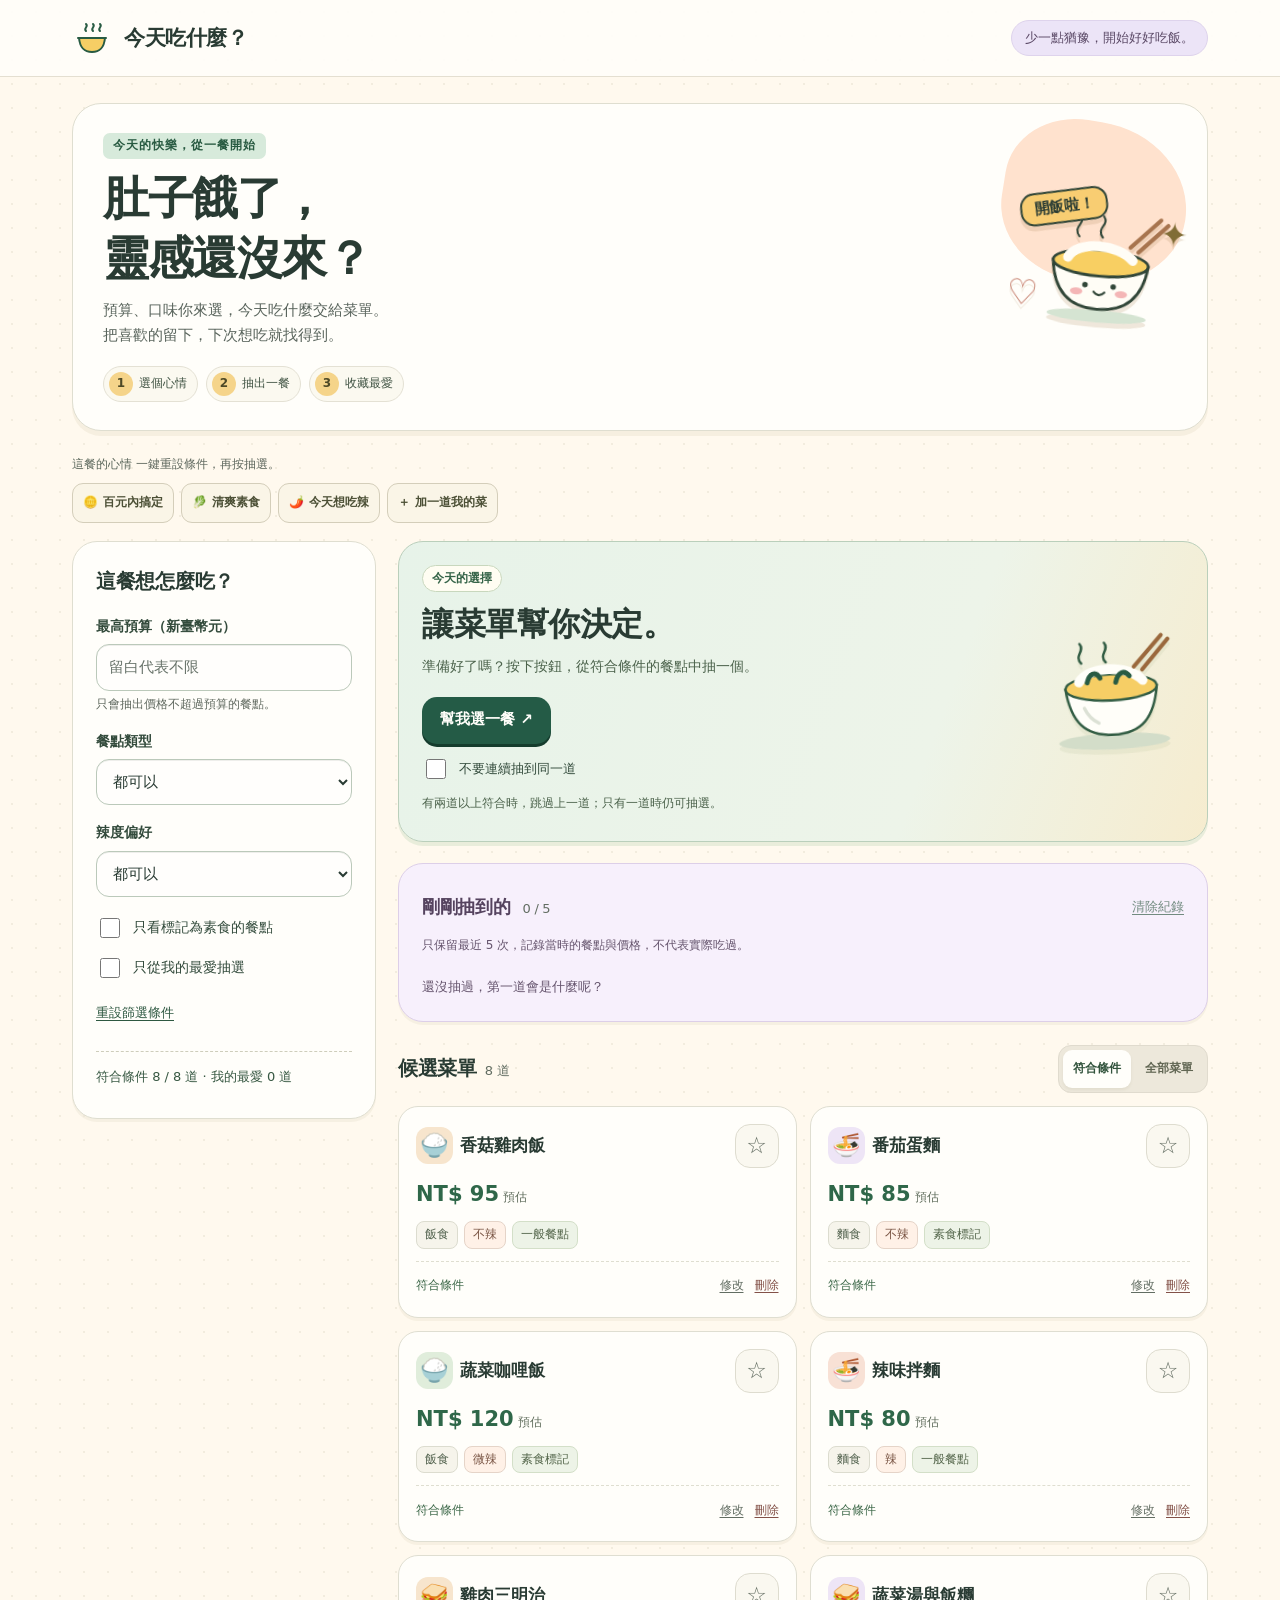
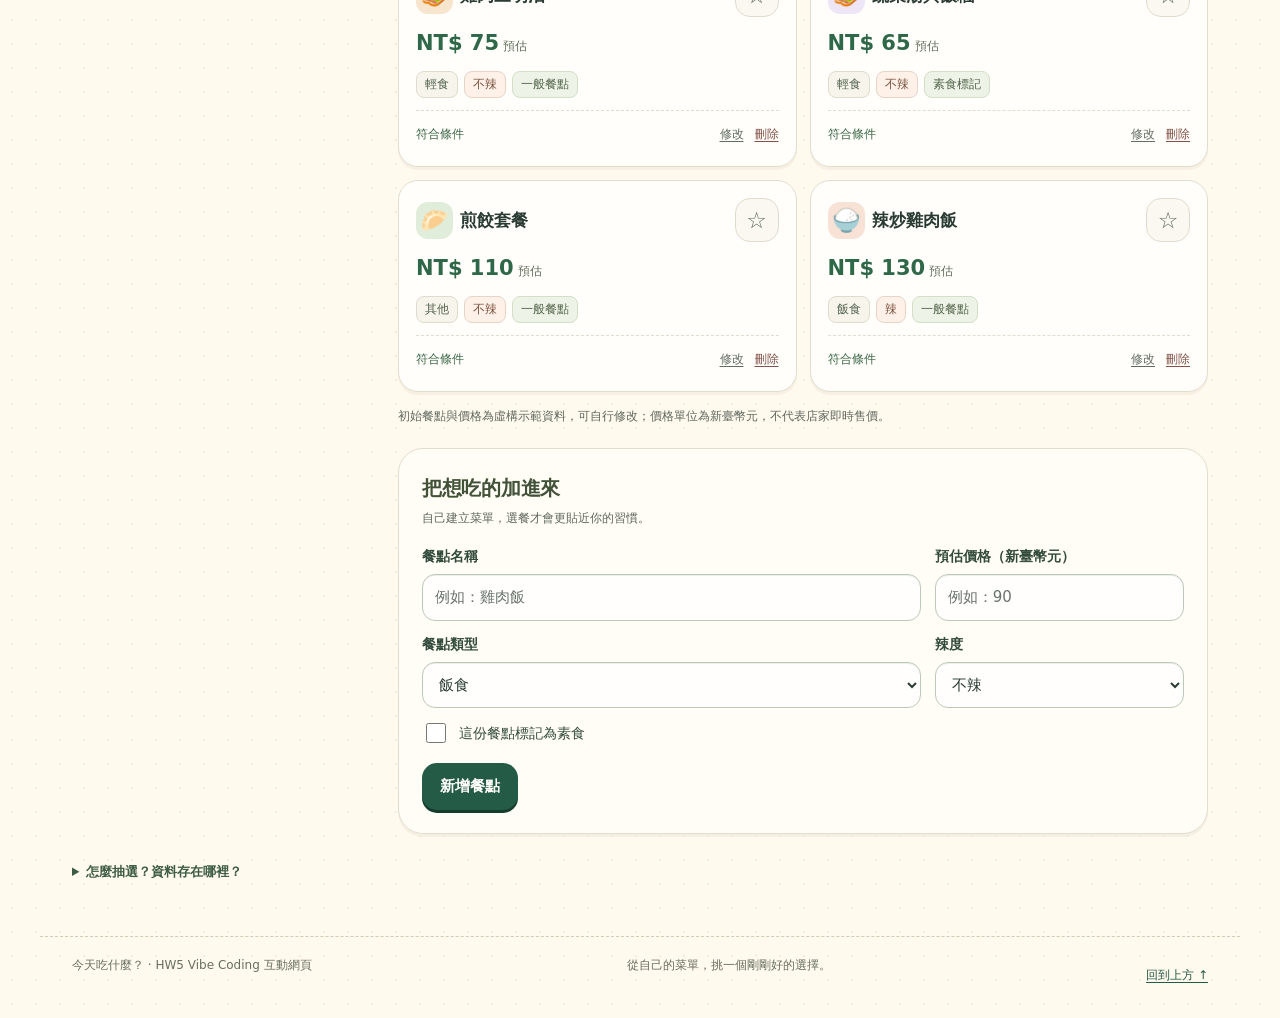
==== index.html @ 7fe5ae20 "升級選餐介面並加入快捷設定與抽選紀錄 加入柔和配色、微笑麵碗與三個心情快捷設定。 新增最近五次抽選紀錄與可選的不連續重複模式，保留舊版菜單與最愛。 經 AI 審查修正空候選時清除紀錄的鍵盤焦點；檢" ====
<!doctype html>
<html lang="zh-Hant">
<head>
  <meta charset="utf-8">
  <meta name="viewport" content="width=device-width,initial-scale=1">
  <meta name="description" content="從自己的菜單，依預算和口味挑出今天的一餐。可新增餐點、隨機抽選及儲存最愛。">
  <title>今天吃什麼？｜我的選餐小幫手</title>
  <style>
    :root{--paper:#f7f5ee;--ink:#243a30;--muted:#657268;--green:#285b43;--light:#eaf0e4;--line:#dce1d5;--yellow:#f6ce65;--white:#fffef9;--red:#9b382d;--radius:22px}
    *{box-sizing:border-box}body{margin:0;background:var(--paper);color:var(--ink);font-family:"Microsoft JhengHei","PingFang TC",system-ui,sans-serif;font-size:15px;line-height:1.65}button,input,select{font:inherit}button{cursor:pointer}button:disabled{cursor:not-allowed;opacity:.5}button,input,select,a{touch-action:manipulation}button:focus-visible,input:focus-visible,select:focus-visible,summary:focus-visible{outline:3px solid #a17b14;outline-offset:3px}button{transition:background .15s,transform .15s}button:hover:not(:disabled){transform:translateY(-1px)}[hidden]{display:none!important}
    .wrap{max-width:1160px;margin:auto;padding:0 30px}header{border-bottom:1px solid var(--line)}.top{display:flex;align-items:center;justify-content:space-between;gap:14px;padding-top:22px;padding-bottom:22px}.brand{font-weight:800;font-size:19px;display:flex;align-items:center;gap:10px}.brand svg{width:34px;height:34px}.top-note{color:var(--muted);font-size:13px}.intro{padding:36px 0 25px}.eyebrow{letter-spacing:.14em;font-size:12px;font-weight:800;color:var(--green)}h1{font-size:clamp(32px,5vw,48px);line-height:1.25;margin:8px 0 10px;letter-spacing:-.03em}h2{font-size:20px;margin:0}p{margin:8px 0}.intro p{color:var(--muted);max-width:740px}.steps{display:flex;gap:10px;margin-top:17px;flex-wrap:wrap}.steps span{font-size:13px;color:var(--green)}.steps b{background:var(--light);border-radius:50%;display:inline-grid;place-items:center;width:25px;height:25px;margin-right:5px}
    .layout{display:grid;grid-template-columns:290px minmax(0,1fr);gap:24px;align-items:start}.panel{background:var(--white);border:1px solid var(--line);border-radius:var(--radius);padding:24px}.filters h2{margin-bottom:17px}.field{margin:0 0 16px}label{display:block;font-weight:700;font-size:14px;margin-bottom:6px}input:not([type=checkbox]),select{width:100%;border:1px solid #becabf;background:#fff;border-radius:10px;padding:10px 12px;color:var(--ink);min-height:45px}input::placeholder{color:#858b85}.hint{color:var(--muted);font-size:12px;margin:4px 0}.check{display:flex;align-items:center;gap:9px;font-weight:500;margin:12px 0;cursor:pointer}.check input{width:18px;height:18px;accent-color:var(--green)}.btn{border:0;border-radius:12px;padding:11px 18px;font-weight:700;min-height:44px}.primary{background:var(--green);color:white}.primary:hover{background:#1f4936}.subtle{background:var(--light);color:var(--green)}.textbtn{border:0;background:none;padding:6px 0;color:var(--green);text-decoration:underline;text-underline-offset:3px;font-size:13px}.status{font-size:13px;color:var(--green);border-top:1px solid var(--line);padding-top:15px;margin-top:18px}.warning{color:var(--red);font-size:13px}.notice{padding:10px 14px;background:#fff1d2;border-radius:10px;font-size:13px;margin-bottom:16px}.result{position:relative;overflow:hidden;background:var(--light);border-color:#d1dfc9;min-height:275px;display:flex;align-items:center;gap:24px}.result-body{flex:1;min-width:0;position:relative;z-index:1}.result small{font-size:12px;font-weight:700;color:var(--green)}.result h2{font-size:32px;line-height:1.35;margin:8px 0;overflow-wrap:anywhere}.result p{color:#52644f;font-size:14px}.result-actions{display:flex;gap:10px;flex-wrap:wrap;margin-top:20px}.dish-art{width:164px;min-width:120px;color:var(--green)}.dish-art svg{display:block;width:100%;height:auto}.tagrow{display:flex;gap:7px;flex-wrap:wrap;margin-top:10px}.tag{display:inline-block;padding:2px 9px;border-radius:20px;font-size:12px;background:#f1f3eb;border:1px solid var(--line);color:#51654f}.price{font-size:25px;font-weight:800;color:var(--green)}.price span{font-weight:400;font-size:12px;margin-left:4px}.chosen .price{font-size:27px}.toolbar{display:flex;justify-content:space-between;align-items:center;gap:12px;flex-wrap:wrap;margin:25px 0 13px}.toolbar h2 span{font-size:13px;font-weight:400;color:var(--muted);margin-left:8px}.segments{display:flex;background:#e9ede2;padding:4px;border-radius:11px;gap:4px}.segments button{background:transparent;border:0;color:var(--muted);border-radius:8px;padding:6px 12px;font-size:13px;font-weight:700;min-height:35px}.segments button[aria-pressed=true]{background:white;color:var(--green);box-shadow:0 1px 3px #243a3010}.cards{display:grid;grid-template-columns:repeat(2,minmax(0,1fr));gap:12px}.card{border:1px solid var(--line);border-radius:16px;background:var(--white);padding:17px}.card-head{display:flex;align-items:start;justify-content:space-between;gap:8px}.card h3{font-size:17px;margin:0;overflow-wrap:anywhere}.card .price{font-size:20px;margin-top:6px}.fav{border:1px solid var(--line);border-radius:50%;width:36px;height:36px;flex-shrink:0;background:transparent;font-size:21px;color:#657268;line-height:1}.fav[aria-pressed=true]{background:#fff0c6;color:#735405;border-color:#eac866}.card-footer{display:flex;justify-content:space-between;align-items:center;border-top:1px solid #eceee6;margin-top:12px;padding-top:9px;gap:8px}.editdelete{display:flex;gap:12px}.editdelete button{font-size:12px;background:none;border:0;padding:4px 0;color:var(--muted);text-decoration:underline;text-underline-offset:3px}.match{font-size:12px;color:var(--green)}.nomatch{color:#7f6a53}.empty{padding:30px;border:1px dashed #becabf;border-radius:15px;text-align:center;color:var(--muted);grid-column:1/-1}.sample-note{font-size:12px;color:var(--muted);margin:12px 0 0}.add-panel{margin-top:23px}.formgrid{display:grid;grid-template-columns:2fr 1fr;gap:12px;margin-top:17px}.formgrid .field{margin:0}.form-actions{display:flex;gap:10px;align-items:center;flex-wrap:wrap;margin-top:15px}.form-actions p{margin:0;font-size:13px}.undo{margin-top:12px;display:flex;align-items:center;gap:12px;flex-wrap:wrap;font-size:13px}.undo button{font-size:13px}.info{margin:28px 0 35px;color:var(--muted);font-size:12px}.info summary{cursor:pointer;font-weight:700;color:var(--green);font-size:13px}.info p{margin:8px 0}.info ul{padding-left:20px}.footer{border-top:1px solid var(--line);padding:18px 0;font-size:12px;color:var(--muted);display:flex;justify-content:space-between;gap:15px}.flash{animation:pop .23s ease-out}@keyframes pop{from{transform:scale(.985);opacity:.7}to{transform:scale(1);opacity:1}}.sr-only{position:absolute;width:1px;height:1px;overflow:hidden;clip:rect(0,0,0,0);white-space:nowrap}
    @media(max-width:820px){.wrap{padding:0 20px}.layout{grid-template-columns:1fr}.filters{display:grid;grid-template-columns:1fr 1fr;gap:0 16px}.filters h2,.filters .checks,.filters .status,.filters .warning{grid-column:1/-1}.filters h2{margin-bottom:15px}.filters .textbtn{justify-self:start}.dish-art{width:145px}.intro{padding-top:28px}.result{min-height:250px}}
    @media(max-width:480px){.wrap{padding:0 15px}.top{padding:17px 0}.top-note{display:none}.brand{font-size:17px}.panel{padding:19px;border-radius:18px}.filters{grid-template-columns:1fr}.filters .field{margin-bottom:12px}.result{gap:8px;align-items:start}.dish-art{width:82px;min-width:65px;margin-top:24px}.result h2{font-size:27px}.result-actions{gap:8px}.result-actions .btn{padding:10px 13px}.cards{grid-template-columns:1fr}.toolbar{align-items:start}.formgrid{grid-template-columns:1fr}.footer{flex-direction:column;gap:2px}.intro p{font-size:14px}}
    @media(prefers-reduced-motion:reduce){*,*::before,*::after{animation:none!important;transition:none!important;scroll-behavior:auto!important}}
  /* HW5 UI revision: warm cream, peach, mint and a small lilac accent.
   Append after the original inline CSS. No external fonts or image assets. */
:root {
  --paper: #fff9ee;
  --ink: #293b33;
  --muted: #59645c;
  --green: #245b46;
  --light: #e7f3e9;
  --line: #dfded0;
  --yellow: #f8cd72;
  --white: #fffefa;
  --red: #923c31;
  --peach: #ffe2ce;
  --mint: #d7eadb;
  --lilac: #ece4f7;
  --radius: 25px;
}

body {
  background-color: var(--paper);
  background-image: radial-gradient(#bfbaa033 .8px, transparent .8px);
  background-size: 24px 24px;
  font-size: 15px;
  line-height: 1.65;
  -webkit-font-smoothing: antialiased;
}
.wrap { max-width: 1200px; padding-right: 32px; padding-left: 32px; }
header { background: #fffefae8; border-bottom-color: #e4dfd1; }
.top { padding-top: 18px; padding-bottom: 18px; }
.brand { gap: 12px; font-size: 21px; letter-spacing: -.02em; }
.brand svg { width: 40px; height: 40px; }
.top-note {
  background: var(--lilac);
  border: 1px solid #ded3ec;
  padding: 6px 13px;
  border-radius: 999px;
  color: #5b4966;
}

.intro {
  position: relative;
  margin-top: 26px;
  margin-bottom: 24px;
  padding: 28px 30px;
  background: #fffefa;
  border: 1px solid var(--line);
  border-radius: 29px;
  box-shadow: 0 5px 0 #e9dfcb66;
  isolation: isolate;
}
.intro::before {
  content: "";
  position: absolute;
  right: 20px;
  top: 18px;
  width: 185px;
  height: 160px;
  border-radius: 43% 57% 51% 49%;
  background: var(--peach);
  transform: rotate(9deg);
  z-index: -1;
  pointer-events: none;
}
.hero-copy { max-width: 830px; padding-right: 150px; }
.eyebrow {
  display: inline-block;
  padding: 3px 10px;
  background: var(--mint);
  border-radius: 7px;
  color: #285a41;
  font-size: 12px;
  letter-spacing: .08em;
}
h1 { font-size: clamp(31px, 4.4vw, 46px); line-height: 1.3; margin: 10px 0; }
.intro p { color: var(--muted); max-width: 700px; }
.steps { gap: 8px; margin-top: 18px; }
.steps span {
  display: inline-flex;
  align-items: center;
  color: #415444;
  border: 1px solid #e4e1d4;
  background: #fbf9f0;
  border-radius: 999px;
  padding: 5px 10px 5px 5px;
  font-size: 12px;
}
.steps b { background: #f5d48a; color: #4e4926; width: 24px; height: 24px; margin-right: 6px; }
.hero-sticker {
  position: absolute;
  right: 32px;
  top: 50%;
  width: 152px;
  min-height: 130px;
  display: grid;
  place-items: center;
  transform: translateY(-50%) rotate(5deg);
  font-size: 85px;
  line-height: 1;
  filter: drop-shadow(0 5px 0 #a8835530);
  pointer-events: none;
}
.hero-sticker svg { width: 100%; height: auto; }
.sticker-note { position:absolute; left:-8px; top:-9px; font-size:15px; font-weight:800; padding:7px 12px; background:#f8cd72; border:2px solid #314638; border-radius:14px; transform:rotate(-12deg); white-space:nowrap; }
.sticker-star { position:absolute; right:-10px; top:10px; color:#806d36; font-size:33px; }
.sticker-heart { position:absolute; left:-14px; bottom:15px; color:#c27866; font-size:35px; }
.version-note { font-size: 12px; color: #647064; margin-top: 10px; }

.layout { grid-template-columns: 304px minmax(0, 1fr); gap: 22px; }
.panel {
  padding: 23px;
  border: 1px solid var(--line);
  border-radius: var(--radius);
  box-shadow: 0 3px 0 #e9e0cf66;
}
h2 { font-size: 20px; letter-spacing: -.015em; }
.filters { background: #fffefa; }
.filters h2 { margin-bottom: 17px; }
label { font-size: 14px; color: #334b3c; }
input:not([type=checkbox]), select {
  min-height: 46px;
  padding: 10px 12px;
  border-radius: 13px;
  border-color: #bbc9ba;
  background-color: #fffefc;
  box-shadow: inset 0 1px 0 #eeeeeb;
}
input::placeholder { color: #69746b; opacity: 1; }
input[aria-invalid=true] { border-color: #ab4b3c; background: #fff5ef; }
.hint, .sample-note { color: #5f685e; }
.check { gap: 10px; line-height: 1.5; min-height: 30px; margin: 10px 0; }
.check input { width: 20px; height: 20px; flex-shrink: 0; }
.status { color: #375842; padding-top: 14px; border-top: 1px dashed #cecdbb; }
.warning { color: var(--red); }
.notice { border: 1px solid #e6ce8d; background: #fff2cb; border-radius: 14px; color: #55491e; }

button, input, select, summary, a { -webkit-tap-highlight-color: transparent; }
button:focus-visible, input:focus-visible, select:focus-visible, summary:focus-visible, a:focus-visible {
  outline: 3px solid #695387;
  outline-offset: 3px;
}
.btn {
  border: 1px solid transparent;
  border-radius: 15px;
  padding: 11px 17px;
  min-height: 47px;
  line-height: 1.45;
  transition: background .16s ease, transform .16s ease, box-shadow .16s ease;
}
.primary { background: var(--green); color: #fffefa; box-shadow: 0 3px 0 #153c2d; }
.primary:hover:not(:disabled) { background: #1a4937; box-shadow: 0 4px 0 #153c2d; }
.primary:active:not(:disabled) { transform: translateY(2px); box-shadow: 0 1px 0 #153c2d; }
.subtle { background: #fffefa; color: #34573c; border-color: #b9cbb9; }
.subtle:hover:not(:disabled) { background: #eff6e9; }
button:disabled { opacity: .66; }
.textbtn { color: #2e5841; min-height: 40px; padding-top: 6px; padding-bottom: 6px; }

.quick-picks { margin: 1px 0 18px; }
.quick-picks > p, .quick-picks > .hint { margin: 0 0 8px; font-size: 12px; color: #5a665a; }
.quick-picks > div { display: flex; flex-wrap: wrap; gap: 7px; }
.quick-pick {
  display:inline-flex;
  align-items:center;
  justify-content:center;
  gap:5px;
  text-decoration:none;
  min-height: 40px;
  padding: 7px 10px;
  border: 1px solid #d4ceba;
  border-radius: 11px;
  background: #faf5e7;
  color: #4c5036;
  font-size: 12px;
  font-weight: 700;
  line-height: 1.4;
}
.quick-pick:hover:not(:disabled) { background: #f5e8c7; }
.quick-pick[aria-pressed=true] { background: #efe4f7; color: #614d73; border-color: #bbaaCA; }

.result {
  background: linear-gradient(110deg, #e7f3e9 0%, #edf4e9 66%, #f6eccf 100%);
  border-color: #bacfbb;
  min-height: 272px;
  gap: 19px;
  box-shadow: 0 4px 0 #c9d9be66;
}
.result small {
  display: inline-block;
  font-size: 12px;
  padding: 3px 9px;
  background: #fffdf2;
  color: #356448;
  border-radius: 999px;
  border: 1px solid #c8d7bd;
}
.result h2 { font-size: 32px; margin-top: 11px; margin-bottom: 8px; }
.result p { color: #4b624b; font-size: 14px; }
.result-actions { gap: 9px; margin-top: 19px; }
.dish-art { width: 147px; min-width: 105px; color: #315c43; transform: rotate(-3deg); }
.dish-art svg { filter: drop-shadow(0 5px 0 #80966018); }
.tagrow { gap: 6px; margin-top: 10px; }
.tag {
  background: #f6f4eb;
  border: 1px solid #dcdccf;
  color: #52624e;
  padding: 3px 8px;
  border-radius: 8px;
  font-size: 12px;
  line-height: 1.6;
}
.tag:nth-child(2) { background: #fff1e7; color: #795443; border-color: #e5d4c8; }
.tag:nth-child(3) { background: #edf3e7; color: #526449; border-color: #d3dfc8; }
.price { color: #2f6749; }
.price span { color: #606d5c; }

.toolbar { margin-top: 23px; margin-bottom: 13px; }
.toolbar h2 span { color: #626d62; }
.segments { background: #ede8db; border: 1px solid #e0dbce; border-radius: 13px; padding: 4px; }
.segments button { min-height: 38px; color: #616653; border-radius: 9px; font-size: 12px; padding: 6px 10px; }
.segments button[aria-pressed=true] { color: #33543d; background: #fffefa; box-shadow: 0 2px 3px #7b80641a; }
.cards { gap: 13px; }
.card {
  position: relative;
  border-color: #dfded1;
  border-radius: 20px;
  padding: 17px 17px 12px;
  background: #fffefa;
  box-shadow: 0 3px 0 #e8dfca55;
}
.card:hover { border-color: #b7c7af; }
.card-head { gap: 9px; align-items: center; }
.card h3 { font-size: 17px; line-height: 1.55; }
.food-icon {
  display: inline-grid;
  place-items: center;
  width: 37px;
  height: 37px;
  flex-shrink: 0;
  margin-right: 7px;
  border-radius: 12px;
  background: #f7e5cd;
  font-size: 23px;
  vertical-align: middle;
  line-height: 1;
}
.food-icon + span { vertical-align: middle; }
.card:nth-child(4n+2) .food-icon { background: #eee5f6; }
.card:nth-child(4n+3) .food-icon { background: #e0eddb; }
.card:nth-child(4n+4) .food-icon { background: #f8e1d5; }
.card .price { font-size: 21px; margin-top: 9px; }
.fav {
  width: 44px;
  height: 44px;
  color: #677166;
  background: #faf8f0;
  border-color: #dedccf;
  border-radius: 15px;
  font-size: 23px;
}
.fav:hover:not(:disabled) { background: #f8eecd; }
.fav[aria-pressed=true] { background: #ffe7a5; color: #785000; border-color: #cdaa50; }
.card-footer { border-top-style: dashed; border-top-color: #dfded0; padding-top: 5px; margin-top: 12px; }
.editdelete { gap: 11px; }
.editdelete button { min-height: 38px; color: #626d62; font-size: 12px; }
.editdelete button:last-child { color: #835148; }
.match { color: #3a6646; font-size: 12px; }
.nomatch { color: #785f46; }
.empty { background: #fbf7ed; border-color: #c8cab9; padding: 25px 20px; color: #62705e; line-height: 1.7; }
.sample-note { font-size: 12px; line-height: 1.7; margin-top: 14px; }
.undo { background: #fff2d2; border: 1px solid #e1cd91; padding: 7px 12px; border-radius: 14px; color: #5d512e; }
.add-panel { margin-top: 21px; background: #fffdf6; }
.add-panel h2 { color: #415238; }
.formgrid { gap: 12px 14px; }
.form-actions { margin-top: 15px; }

.history-panel { margin-top: 21px; background: #f7f0fc; border-color: #ddcfe8; }
.history-panel h2 { color: #55435f; font-size: 18px; }
.history-panel .hint { color: #65546d; }
.history-panel .toolbar { margin: 0 0 9px; }
.history-list { list-style: none; padding: 0; margin: 10px 0 0; display: grid; gap: 8px; }
.history-item {
  display: flex;
  justify-content: space-between;
  align-items: center;
  flex-wrap: wrap;
  gap: 6px 12px;
  border: 1px solid #e0d5e8;
  background: #fffdfd;
  padding: 10px 12px;
  border-radius: 13px;
  font-size: 13px;
  color: #574960;
}
.history-item strong { font-size: 13px; overflow-wrap: anywhere; }
.history-item > span:first-child { overflow-wrap:anywhere; min-width:0; flex:1; }
.history-price { white-space:nowrap; font-weight:700; }
.result .hint { font-size:12px; }
.repeat-check { font-size:13px; }
.history-item small { color: #6b5e70; font-size: 12px; }
.history-empty { margin: 11px 0 0; font-size: 13px; color: #66556e; }
.info { margin-top: 27px; color: #606b5e; font-size: 12px; }
.info summary { font-size: 13px; min-height: 40px; color: #3c5d42; }
.info li { margin-bottom: 6px; }
.footer { border-top: 1px dashed #d2cbb7; color: #68705e; padding-top: 19px; padding-bottom: 22px; }
.flash { animation: food-pop .28s ease-out; }
@keyframes food-pop { from { transform: translateY(3px); opacity: .8; } to { transform: translateY(0); opacity: 1; } }

@media (max-width: 1000px) {
  .layout { grid-template-columns: 280px minmax(0, 1fr); gap: 18px; }
  .panel { padding: 20px; }
  .dish-art { width: 115px; min-width: 92px; }
  .hero-copy { padding-right: 150px; }
}
@media (max-width: 820px) {
  .wrap { padding-right: 20px; padding-left: 20px; }
  .intro { padding: 24px; margin-top: 22px; }
  .intro::before { width: 135px; height: 133px; }
  .hero-copy { padding-right: 122px; }
  .hero-sticker { width: 115px; right: 23px; font-size: 68px; min-height: 95px; }
  .layout { grid-template-columns: minmax(0, 1fr); gap: 19px; }
  .filters { grid-template-columns: 1fr 1fr; gap: 0 16px; }
  .filters h2, .filters .checks, .filters .status, .filters .warning, .filters .quick-picks { grid-column: 1 / -1; }
  .quick-picks > div { gap: 8px; }
  .quick-pick { min-height: 42px; }
  .dish-art { width: 143px; min-width: 100px; }
}
@media (max-width: 480px) {
  body { background-size: 28px 28px; }
  .wrap { padding-right: 15px; padding-left: 15px; }
  .top { padding-top: 15px; padding-bottom: 15px; }
  .brand { font-size: 19px; gap: 9px; }
  .brand svg { width: 34px; height: 34px; }
  .top-note { display: none; }
  .intro { margin-top: 18px; margin-bottom: 20px; padding: 20px 18px; border-radius: 23px; }
  .intro::before { width: 78px; height: 80px; top: 17px; right: 12px; }
  .hero-copy { padding-right: 0; }
  .hero-sticker { top: 24px; right: 15px; width: 72px; min-height: 65px; font-size: 45px; transform: rotate(7deg); }
  .sticker-note {font-size:10px; padding:4px 7px; left:0; top:-6px; border-width:1px;}
  .sticker-star {font-size:20px;right:-4px;top:11px;}
  .sticker-heart {font-size:22px;left:-8px;bottom:3px;}
  h1 { font-size: 30px; line-height: 1.35; }
  .hero-copy h1 { padding-right: 66px; }
  .eyebrow { font-size: 11px; max-width: calc(100% - 78px); }
  .intro p { font-size: 14px; }
  .steps { gap: 6px; margin-top: 14px; }
  .steps span { padding-right: 8px; font-size: 11px; }
  .steps b { width: 22px; height: 22px; margin-right: 4px; }
  .panel { padding: 19px; border-radius: 22px; }
  .filters { grid-template-columns: minmax(0, 1fr); gap: 0; }
  .filters .field { margin-bottom: 13px; }
  .quick-picks { margin-bottom: 16px; }
  .quick-picks > div { display: grid; grid-template-columns: repeat(2, minmax(0, 1fr)); gap: 7px; }
  .quick-pick { padding: 8px 7px; font-size: 12px; min-height: 44px; }
  .result { align-items: flex-start; gap: 8px; min-height: 254px; }
  .result h2 { font-size: 27px; }
  .dish-art { width: 80px; min-width: 65px; margin-top: 26px; }
  .result-actions { gap: 9px; }
  .result-actions .btn { padding: 10px 12px; min-height: 46px; font-size: 13px; }
  .toolbar { gap: 9px; }
  .toolbar h2 { font-size: 19px; }
  .segments button { min-height: 38px; padding-left: 9px; padding-right: 9px; }
  .cards { grid-template-columns: minmax(0, 1fr); gap: 12px; }
  .card { padding: 17px 17px 12px; }
  .card h3 { font-size: 18px; }
  .food-icon { width: 38px; height: 38px; font-size: 24px; }
  .editdelete button { min-height: 40px; }
  .formgrid { grid-template-columns: minmax(0, 1fr); }
  .history-panel { margin-top: 19px; }
  .history-item { padding: 10px; }
  .footer { flex-direction: column; gap: 3px; }
}
@media (prefers-reduced-motion: reduce) {
  *, *::before, *::after { animation: none !important; transition: none !important; scroll-behavior: auto !important; }
  button:hover:not(:disabled), button:active:not(:disabled) { transform: none !important; }
}
.back-top {color:var(--green);text-underline-offset:3px;min-height:40px;display:inline-flex;align-items:center;}
@media(max-width:360px){.hero-copy h1{font-size:26px;padding-right:58px;}.hero-sticker{width:64px;right:12px;}.eyebrow{letter-spacing:0;}}

  </style>
</head>
<body>
<header id="top"><div class="wrap top"><div class="brand"><svg viewBox="0 0 40 40" fill="none" aria-hidden="true"><path d="M7 20h26c-1 10-5 14-13 14S8 30 7 20Z" fill="#f6ce65" stroke="#285b43" stroke-width="2"/><path d="M6 20h28M14 13c-3-3 3-4 0-7m7 7c-3-3 3-4 0-7m7 7c-3-3 3-4 0-7" stroke="#285b43" stroke-width="2" stroke-linecap="round"/></svg>今天吃什麼？</div><span class="top-note">少一點猶豫，開始好好吃飯。</span></div></header>
<main class="wrap">
  <section class="intro"><div class="hero-copy"><span class="eyebrow">今天的快樂，從一餐開始</span><h1>肚子餓了，<br>靈感還沒來？</h1><p>預算、口味你來選，今天吃什麼交給菜單。<br>把喜歡的留下，下次想吃就找得到。</p><div class="steps" aria-label="使用步驟"><span><b>1</b>選個心情</span><span><b>2</b>抽出一餐</span><span><b>3</b>收藏最愛</span></div></div><div class="hero-sticker" aria-hidden="true"><span class="sticker-note">開飯啦！</span><svg viewBox="0 0 220 180" fill="none"><ellipse cx="112" cy="161" rx="72" ry="9" fill="#d5e4d2"/><path d="M43 84h138c-5 48-30 67-69 67S48 132 43 84Z" fill="#fffdf6" stroke="#314638" stroke-width="4"/><ellipse cx="112" cy="84" rx="69" ry="19" fill="#f8cf62" stroke="#314638" stroke-width="4"/><path d="M64 79c12-25 72-25 94-2" stroke="#fffdf6" stroke-width="14" stroke-linecap="round"/><path d="M153 58 194 15m-29 49 40-42" stroke="#a7744e" stroke-width="6" stroke-linecap="round"/><circle cx="92" cy="117" r="4" fill="#314638"/><circle cx="133" cy="117" r="4" fill="#314638"/><ellipse cx="80" cy="127" rx="9" ry="5" fill="#f4b6b6"/><ellipse cx="145" cy="127" rx="9" ry="5" fill="#f4b6b6"/><path d="M105 126q8 9 16 0M78 48c-12-14 9-19-1-31m35 30c-12-14 9-19-1-31" stroke="#314638" stroke-width="3" stroke-linecap="round"/></svg><span class="sticker-star">✦</span><span class="sticker-heart">♡</span></div></section>
  <nav class="quick-picks" aria-label="快速設定餐點條件"><p class="quick-label">這餐的心情 <span class="hint">一鍵重設條件，再按抽選。</span></p><div><button type="button" class="quick-pick" id="preset-budget" aria-pressed="false"><span aria-hidden="true">🪙</span> 百元內搞定</button><button type="button" class="quick-pick" id="preset-veggie" aria-pressed="false"><span aria-hidden="true">🥬</span> 清爽素食</button><button type="button" class="quick-pick" id="preset-spicy" aria-pressed="false"><span aria-hidden="true">🌶️</span> 今天想吃辣</button><a class="quick-pick" href="#form-title"><span aria-hidden="true">＋</span> 加一道我的菜</a></div></nav>
  <p id="storage-warning" class="notice" role="status" hidden></p>
  <div class="layout">
    <aside class="panel filters" aria-labelledby="filter-title">
      <h2 id="filter-title">這餐想怎麼吃？</h2>
      <div class="field"><label for="budget">最高預算（新臺幣元）</label><input id="budget" type="number" min="0" max="3000" step="1" placeholder="留白代表不限" inputmode="numeric" aria-describedby="budget-help budget-error"><p class="hint" id="budget-help">只會抽出價格不超過預算的餐點。</p><p id="budget-error" class="warning" role="status" hidden></p></div>
      <div class="field"><label for="category">餐點類型</label><select id="category"><option value="all">都可以</option><option value="飯食">飯食</option><option value="麵食">麵食</option><option value="輕食">輕食</option><option value="其他">其他</option></select></div>
      <div class="field"><label for="spice">辣度偏好</label><select id="spice"><option value="all">都可以</option><option value="不辣">不辣</option><option value="微辣">微辣</option><option value="辣">辣</option></select></div>
      <div class="checks"><label class="check"><input id="vegetarian" type="checkbox">只看標記為素食的餐點</label><label class="check"><input id="favorite-only" type="checkbox">只從我的最愛抽選</label></div>
      <button id="reset-filters" class="textbtn" type="button">重設篩選條件</button>
      <p class="status" id="candidate-status" aria-live="polite"></p>
    </aside>
    <div>
      <section id="result-panel" class="panel result" aria-labelledby="result-title">
        <div class="result-body"><small>今天的選擇</small><div id="result-content"><h2 id="result-title">讓菜單幫你決定。</h2><p>準備好了嗎？按下按鈕，從符合條件的餐點中抽一個。</p></div><div class="result-actions"><button id="draw" class="btn primary" type="button">幫我選一餐 <span aria-hidden="true">↗</span></button><button id="result-favorite" class="btn subtle" type="button" hidden>加入最愛</button></div><label class="check repeat-check"><input id="avoid-repeat" type="checkbox" aria-describedby="repeat-help">不要連續抽到同一道</label><p class="hint" id="repeat-help">有兩道以上符合時，跳過上一道；只有一道時仍可抽選。</p></div>
        <div class="dish-art" aria-hidden="true"><svg viewBox="0 0 180 180" fill="none"><ellipse cx="92" cy="151" rx="68" ry="10" fill="#d3ddc9"/><path d="M35 85h112c-5 40-21 58-56 58S40 125 35 85Z" fill="#fffef9" stroke="currentColor" stroke-width="3"/><ellipse cx="91" cy="85" rx="56" ry="16" fill="#f6ce65" stroke="currentColor" stroke-width="3"/><path d="M52 77c13-20 61-19 78 1" stroke="#fffef9" stroke-width="12" stroke-linecap="round"/><path d="M62 78c3-11 11-15 16-5m19 6c3-12 11-15 17-7" stroke="#285b43" stroke-width="6" stroke-linecap="round"/><path d="M120 61 155 24m-25 41 33-36" stroke="#9a683c" stroke-width="5" stroke-linecap="round"/><path d="M56 54c-9-10 6-15-1-24m31 24c-9-10 6-15-1-24" stroke="currentColor" stroke-width="3" stroke-linecap="round"/><path d="M57 109c4 9 9 15 17 19" stroke="#dce1d5" stroke-width="4" stroke-linecap="round"/></svg></div>
      </section>
      <div id="draw-announcement" class="sr-only" aria-live="polite" aria-atomic="true"></div>
      <section class="panel history-panel" aria-labelledby="history-title"><div class="toolbar"><h2 id="history-title">剛剛抽到的<span id="history-count"></span></h2><button type="button" class="textbtn" id="clear-history" disabled>清除紀錄</button></div><p class="hint">只保留最近 5 次，記錄當時的餐點與價格，不代表實際吃過。</p><ol class="history-list" id="history-list"></ol><p class="history-empty" id="history-empty">還沒抽過，第一道會是什麼呢？</p></section>
      <div class="toolbar"><h2 id="menu-title">候選菜單<span id="menu-count"></span></h2><div class="segments" aria-label="菜單顯示方式"><button id="show-candidates" type="button" aria-pressed="true">符合條件</button><button id="show-all" type="button" aria-pressed="false">全部菜單</button></div></div>
      <div id="cards" class="cards" aria-labelledby="menu-title"></div>
      <p class="sample-note">初始餐點與價格為虛構示範資料，可自行修改；價格單位為新臺幣元，不代表店家即時售價。</p>
      <div id="undo-area" class="undo" role="status" hidden><span id="undo-message"></span><button id="undo-delete" type="button" class="textbtn">復原刪除</button></div>
      <section class="panel add-panel" aria-labelledby="form-title"><h2 id="form-title">把想吃的加進來</h2><p class="hint">自己建立菜單，選餐才會更貼近你的習慣。</p>
        <form id="dish-form" novalidate><div class="formgrid">
          <div class="field"><label for="dish-name">餐點名稱</label><input id="dish-name" type="text" maxlength="40" placeholder="例如：雞肉飯" required></div>
          <div class="field"><label for="dish-price">預估價格（新臺幣元）</label><input id="dish-price" type="number" min="0" max="3000" step="1" inputmode="numeric" placeholder="例如：90" required></div>
          <div class="field"><label for="dish-category">餐點類型</label><select id="dish-category"><option>飯食</option><option>麵食</option><option>輕食</option><option>其他</option></select></div>
          <div class="field"><label for="dish-spice">辣度</label><select id="dish-spice"><option>不辣</option><option>微辣</option><option>辣</option></select></div>
        </div><label class="check"><input id="dish-vegetarian" type="checkbox">這份餐點標記為素食</label><div class="form-actions"><button class="btn primary" id="save-dish" type="submit">新增餐點</button><button class="btn subtle" id="cancel-edit" type="button" hidden>取消修改</button><p id="form-message" role="status" aria-live="polite"></p></div></form>
      </section>
    </div>
  </div>
  <details class="info"><summary>怎麼抽選？資料存在哪裡？</summary><ul><li>預算、餐點類型、辣度、素食與最愛條件會同時套用。一般模式從符合清單等機率抽一個，可重複；勾選不連續重複時，若有其他候選便先排除上一道，再等機率抽選。</li><li>三個心情按鈕會重新設定篩選條件，不會直接抽選。百元內設定預算 100 元；清爽素食設定不辣與素食；想吃辣設定辣度為辣。</li><li>菜單、最愛和最近 5 次抽選只儲存在這個瀏覽器的本機儲存空間，不會傳送到伺服器。清除紀錄也會忘記上一道；篩選與不重複開關不會保存。換瀏覽器、換網址或清除網站資料後不會共用。</li><li>素食與辣度是手動標記，不是店家認證；點餐前仍應確認實際內容。本工具不處理付款或訂餐。</li></ul></details>
</main>
<footer class="wrap footer"><span>今天吃什麼？ · HW5 Vibe Coding 互動網頁</span><span>從自己的菜單，挑一個剛剛好的選擇。</span><a class="back-top" href="#top">回到上方 ↑</a></footer>
<script>
(() => {
  'use strict';
  const KEY='hw5.today-menu.v1:'+location.pathname;
  const categories=['飯食','麵食','輕食','其他'], spices=['不辣','微辣','辣'];
  const samples=[
    {id:'demo-1',name:'香菇雞肉飯',price:95,category:'飯食',spice:'不辣',vegetarian:false},
    {id:'demo-2',name:'番茄蛋麵',price:85,category:'麵食',spice:'不辣',vegetarian:true},
    {id:'demo-3',name:'蔬菜咖哩飯',price:120,category:'飯食',spice:'微辣',vegetarian:true},
    {id:'demo-4',name:'辣味拌麵',price:80,category:'麵食',spice:'辣',vegetarian:false},
    {id:'demo-5',name:'雞肉三明治',price:75,category:'輕食',spice:'不辣',vegetarian:false},
    {id:'demo-6',name:'蔬菜湯與飯糰',price:65,category:'輕食',spice:'不辣',vegetarian:true},
    {id:'demo-7',name:'煎餃套餐',price:110,category:'其他',spice:'不辣',vegetarian:false},
    {id:'demo-8',name:'辣炒雞肉飯',price:130,category:'飯食',spice:'辣',vegetarian:false}
  ];
  const $=id=>document.getElementById(id);
  let dishes=samples.map(d=>({...d})), favorites=new Set(), selected=null, editId=null, view='candidates', deleted=null, history=[], lastDrawId=null;
  function warnStorage(text){$('storage-warning').textContent=text;$('storage-warning').hidden=false;}
  function validDish(d){return d&&typeof d.id==='string'&&d.id.length>0&&typeof d.name==='string'&&d.name.trim().length>0&&d.name.length<=40&&Number.isInteger(d.price)&&d.price>=0&&d.price<=3000&&categories.includes(d.category)&&spices.includes(d.spice)&&typeof d.vegetarian==='boolean';}
  try {
    const raw=localStorage.getItem(KEY);
    if(raw!==null){const data=JSON.parse(raw);if(!data||data.version!==1||!Array.isArray(data.dishes)||!Array.isArray(data.favorites)||!data.dishes.every(validDish)||new Set(data.dishes.map(d=>d.id)).size!==data.dishes.length)throw new Error('invalid saved data');dishes=data.dishes;favorites=new Set(data.favorites.filter(id=>typeof id==='string'&&dishes.some(d=>d.id===id)));if(Array.isArray(data.history))history=data.history.filter(h=>h&&typeof h.id==='string'&&typeof h.name==='string'&&h.name.trim().length>0&&h.name.length<=40&&Number.isInteger(h.price)&&h.price>=0&&h.price<=3000).slice(0,5);lastDrawId=history[0]?.id||null;}
  } catch(e){warnStorage('無法讀取先前資料，這次先使用示範菜單；新增與收藏仍可操作。');}
  function save(){try{localStorage.setItem(KEY,JSON.stringify({version:1,dishes,favorites:[...favorites],history}));}catch(e){warnStorage('此瀏覽器目前無法保存資料；本次仍可操作，但關閉或重新整理後可能遺失變更。');}}
  function budgetValue(){const input=$('budget');if(input.validity.badInput)return NaN;const v=input.value.trim();if(v==='')return null;const n=Number(v);return Number.isInteger(n)&&n>=0&&n<=3000?n:NaN;}
  function eligible(){const b=budgetValue();if(Number.isNaN(b))return [];return dishes.filter(d=>(b===null||d.price<=b)&&($('category').value==='all'||d.category===$('category').value)&&($('spice').value==='all'||d.spice===$('spice').value)&&(!$('vegetarian').checked||d.vegetarian)&&(!$('favorite-only').checked||favorites.has(d.id)));}
  function tag(text){const t=document.createElement('span');t.className='tag';t.textContent=text;return t;}
  function priceEl(d){const p=document.createElement('div');p.className='price';p.textContent='NT$ '+d.price;const unit=document.createElement('span');unit.textContent='預估';p.append(unit);return p;}
  function toggleFavorite(id,origin='card'){if(favorites.has(id))favorites.delete(id);else favorites.add(id);save();render();const card=[...$('cards').children].find(el=>el.dataset.dishId===id);if(origin==='result'&&!$('result-favorite').hidden)$('result-favorite').focus();else if(card)card.querySelector('.fav').focus();else $('favorite-only').focus();}
  function drawPool(){const candidates=eligible();return $('avoid-repeat').checked&&candidates.length>1?candidates.filter(d=>d.id!==lastDrawId):candidates;}
  function renderHistory(){const list=$('history-list');list.replaceChildren();$('history-empty').hidden=history.length>0;$('clear-history').disabled=history.length===0;$('history-count').textContent=' '+history.length+' / 5';for(const h of history){const item=document.createElement('li');item.className='history-item';const name=document.createElement('span');name.textContent=h.name;const price=document.createElement('span');price.className='history-price';price.textContent='NT$ '+h.price;item.append(name,price);list.append(item);}}
  function renderResult(candidates){
    if(selected&&!candidates.some(d=>d.id===selected.id))selected=null;
    const content=$('result-content');content.replaceChildren();
    const title=document.createElement('h2');title.id='result-title';
    const text=document.createElement('p');
    $('result-favorite').hidden=!selected;
    if(selected){selected=dishes.find(d=>d.id===selected.id);title.textContent=selected.name;content.append(title,priceEl(selected));const tags=document.createElement('div');tags.className='tagrow';tags.append(tag(selected.category),tag(selected.spice),tag(selected.vegetarian?'素食標記':'一般餐點'));content.append(tags);text.textContent='目前有 '+candidates.length+' 道符合條件；再抽一次有 '+drawPool().length+' 道可選。';$('draw').textContent='再幫我選一次 ↗';$('result-favorite').textContent=favorites.has(selected.id)?'取消最愛':'加入最愛';}
    else{title.textContent=candidates.length?'讓菜單幫你決定。':'目前沒有符合的餐點';text.textContent=candidates.length?'準備好了嗎？按下按鈕，從符合條件的餐點中抽一個。':'可以提高預算、放寬口味，或新增一份符合條件的餐點。';content.append(title);$('draw').textContent='幫我選一餐 ↗';}
    content.append(text);$('draw').disabled=candidates.length===0;$('result-panel').classList.toggle('chosen',!!selected);
    $('repeat-help').textContent=$('avoid-repeat').checked?(candidates.length===1?'只剩一道符合條件，仍可抽選同一道。':lastDrawId&&candidates.some(d=>d.id===lastDrawId)?'下一次會跳過上一道，從其他 '+drawPool().length+' 道抽選。':'下一次從符合條件的清單抽選，有其他候選時會跳過上一道。'):'有兩道以上符合時，跳過上一道；只有一道時仍可抽選。';
  }
  function render(){
    const candidates=eligible(), bad=Number.isNaN(budgetValue());
    const defaults=$('category').value==='all'&&!$('favorite-only').checked;
    $('preset-budget').setAttribute('aria-pressed',String(defaults&&budgetValue()===100&&$('spice').value==='all'&&!$('vegetarian').checked));
    $('preset-veggie').setAttribute('aria-pressed',String(defaults&&budgetValue()===null&&$('spice').value==='不辣'&&$('vegetarian').checked));
    $('preset-spicy').setAttribute('aria-pressed',String(defaults&&budgetValue()===null&&$('spice').value==='辣'&&!$('vegetarian').checked));
    $('budget-error').hidden=!bad;$('budget-error').textContent=bad?'請輸入 0–3000 的整數，或留白不限。':'';$('budget').setAttribute('aria-invalid',String(bad));
    $('candidate-status').textContent='符合條件 '+candidates.length+' / '+dishes.length+' 道 · 我的最愛 '+favorites.size+' 道';
    renderResult(candidates);renderHistory();
    $('show-candidates').setAttribute('aria-pressed',String(view==='candidates'));$('show-all').setAttribute('aria-pressed',String(view==='all'));
    $('menu-title').firstChild.textContent=view==='all'?'全部菜單':'候選菜單';
    const visible=view==='all'?dishes:candidates;$('menu-count').textContent=visible.length+' 道';const container=$('cards');container.replaceChildren();
    if(!visible.length){const empty=document.createElement('div');empty.className='empty';empty.textContent=dishes.length?'沒有符合條件的餐點。調整左側條件，或切到「全部菜單」查看。':'菜單還是空的，先新增一份餐點吧。';container.append(empty);}
    for(const d of visible){
      const card=document.createElement('article');card.className='card';card.dataset.dishId=d.id;
      const head=document.createElement('div');head.className='card-head';const title=document.createElement('h3');const icon=document.createElement('span');icon.className='food-icon';icon.setAttribute('aria-hidden','true');icon.textContent={'飯食':'🍚','麵食':'🍜','輕食':'🥪','其他':'🥟'}[d.category];title.append(icon,document.createTextNode(d.name));
      const fav=document.createElement('button');fav.className='fav';fav.type='button';fav.textContent=favorites.has(d.id)?'★':'☆';fav.setAttribute('aria-label',(favorites.has(d.id)?'取消最愛：':'加入最愛：')+d.name);fav.setAttribute('aria-pressed',String(favorites.has(d.id)));fav.addEventListener('click',()=>toggleFavorite(d.id));head.append(title,fav);
      const tags=document.createElement('div');tags.className='tagrow';tags.append(tag(d.category),tag(d.spice),tag(d.vegetarian?'素食標記':'一般餐點'));
      const foot=document.createElement('div');foot.className='card-footer';const isMatch=candidates.some(x=>x.id===d.id);const match=document.createElement('span');match.className='match'+(isMatch?'':' nomatch');match.textContent=isMatch?'符合條件':'目前條件不符';
      const actions=document.createElement('div');actions.className='editdelete';for(const [label,fn] of [['修改',()=>startEdit(d.id)],['刪除',()=>removeDish(d.id)]]){const b=document.createElement('button');b.type='button';b.textContent=label;b.setAttribute('aria-label',label+'：'+d.name);b.addEventListener('click',fn);actions.append(b);}foot.append(match,actions);card.append(head,priceEl(d),tags,foot);container.append(card);
    }
  }
  function startEdit(id){const d=dishes.find(x=>x.id===id);if(!d)return;editId=id;$('dish-name').value=d.name;$('dish-price').value=d.price;$('dish-category').value=d.category;$('dish-spice').value=d.spice;$('dish-vegetarian').checked=d.vegetarian;$('form-title').textContent='修改餐點';$('save-dish').textContent='儲存修改';$('cancel-edit').hidden=false;$('form-message').textContent='';$('dish-name').focus();}
  function resetForm(){editId=null;$('dish-form').reset();$('form-title').textContent='把想吃的加進來';$('save-dish').textContent='新增餐點';$('cancel-edit').hidden=true;}
  function removeDish(id){const index=dishes.findIndex(d=>d.id===id);if(index<0)return;deleted={dish:dishes[index],index,favorite:favorites.has(id)};dishes.splice(index,1);favorites.delete(id);if(editId===id)resetForm();save();render();$('undo-area').hidden=false;$('undo-message').textContent='已刪除「'+deleted.dish.name+'」。';$('undo-delete').focus();}
  $('undo-delete').addEventListener('click',()=>{if(!deleted)return;if(dishes.some(d=>d.name.toLocaleLowerCase()===deleted.dish.name.toLocaleLowerCase())){$('undo-message').textContent='已有同名的「'+deleted.dish.name+'」，請先修改現有餐點名稱，再復原。';return;}dishes.splice(Math.min(deleted.index,dishes.length),0,deleted.dish);if(deleted.favorite)favorites.add(deleted.dish.id);const id=deleted.dish.id;deleted=null;$('undo-area').hidden=true;save();render();const card=[...$('cards').children].find(el=>el.dataset.dishId===id);if(card)card.querySelector('.fav').focus();else $('show-all').focus();});
  $('dish-form').addEventListener('submit',e=>{
    e.preventDefault();const name=$('dish-name').value.trim(),raw=$('dish-price').value.trim(),price=Number(raw),msg=$('form-message');msg.className='warning';
    if(!name){msg.textContent='請填寫餐點名稱。';$('dish-name').focus();return;}
    if(raw===''||!Number.isInteger(price)||price<0||price>3000){msg.textContent='價格請填 0–3000 的整數。';$('dish-price').focus();return;}
    if(dishes.some(d=>d.id!==editId&&d.name.toLocaleLowerCase()===name.toLocaleLowerCase())){msg.textContent='菜單已有同名餐點，可以修改原本那一份。';$('dish-name').focus();return;}
    const d={id:editId||('dish-'+(globalThis.crypto?.randomUUID?.()||Date.now().toString(36)+'-'+Math.random().toString(36).slice(2))),name,price,category:$('dish-category').value,spice:$('dish-spice').value,vegetarian:$('dish-vegetarian').checked};
    if(editId)dishes[dishes.findIndex(x=>x.id===editId)]=d;else dishes.push(d);const changed=!!editId;resetForm();save();render();msg.className='';msg.textContent=(changed?'已修改':'已新增')+'「'+name+'」'+(eligible().some(x=>x.id===d.id)?'，可以參加抽選。':'；目前篩選不符，可到「全部菜單」查看。');
  });
  $('cancel-edit').addEventListener('click',()=>{resetForm();$('form-message').textContent='已取消修改。';$('dish-name').focus();});
  for(const id of ['budget','category','spice','vegetarian','favorite-only','avoid-repeat'])$(id).addEventListener(id==='budget'?'input':'change',render);
  function resetFilters(){$('budget').value='';$('category').value='all';$('spice').value='all';$('vegetarian').checked=false;$('favorite-only').checked=false;}
  $('reset-filters').addEventListener('click',()=>{resetFilters();render();});
  for(const kind of ['budget','veggie','spicy'])$('preset-'+kind).addEventListener('click',()=>{resetFilters();if(kind==='budget')$('budget').value='100';if(kind==='veggie'){$('vegetarian').checked=true;$('spice').value='不辣';}if(kind==='spicy')$('spice').value='辣';render();});
  $('show-all').addEventListener('click',()=>{view='all';render();});$('show-candidates').addEventListener('click',()=>{view='candidates';render();});
  $('draw').addEventListener('click',()=>{const options=drawPool();if(!options.length){selected=null;render();return;}selected=options[Math.floor(Math.random()*options.length)];lastDrawId=selected.id;history.unshift({id:selected.id,name:selected.name,price:selected.price});history=history.slice(0,5);save();render();$('draw-announcement').textContent='抽到 '+selected.name+'，預估 '+selected.price+' 元。';$('result-panel').classList.remove('flash');void $('result-panel').offsetWidth;$('result-panel').classList.add('flash');});
  $('clear-history').addEventListener('click',()=>{history=[];lastDrawId=null;save();render();$('draw-announcement').textContent='已清除抽選紀錄，菜單與最愛保留。';($('draw').disabled?$('reset-filters'):$('draw')).focus();});
  $('result-favorite').addEventListener('click',()=>{if(selected)toggleFavorite(selected.id,'result');});
  render();
})();
</script>
</body>
</html>
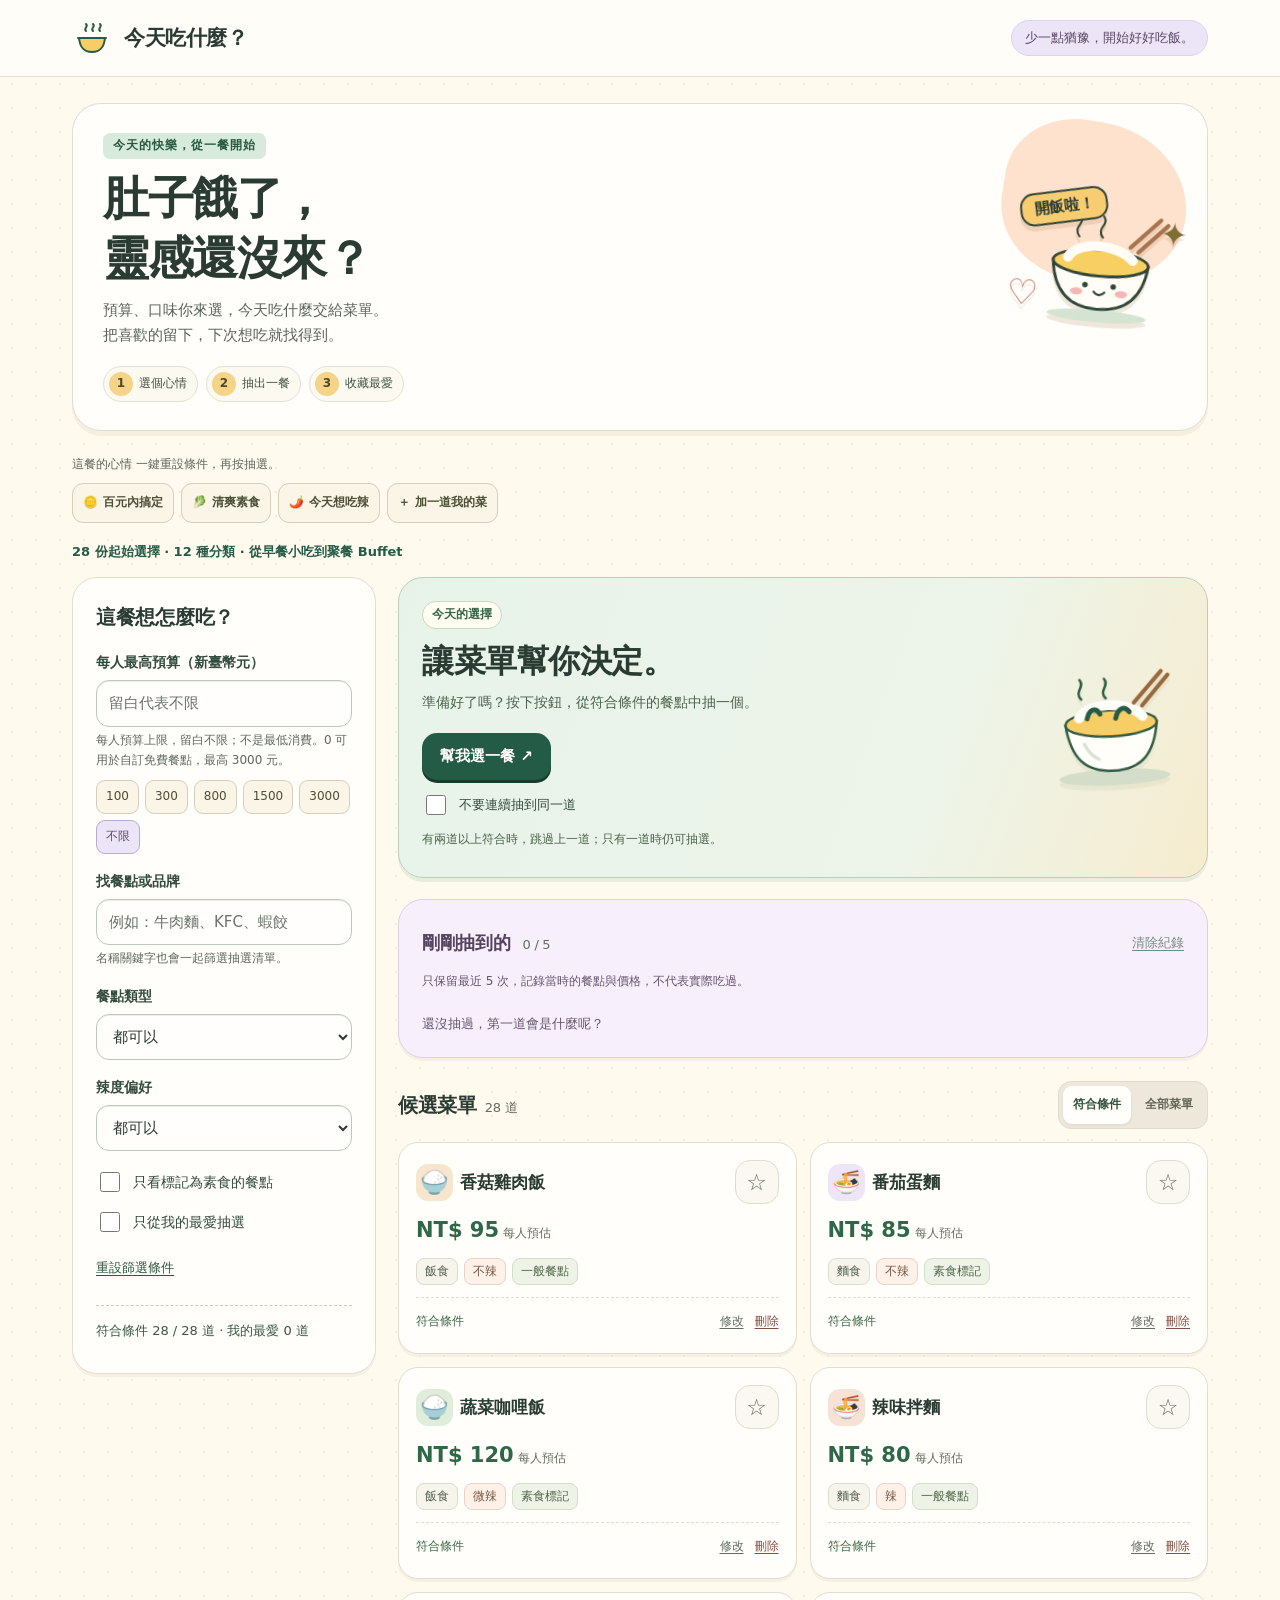
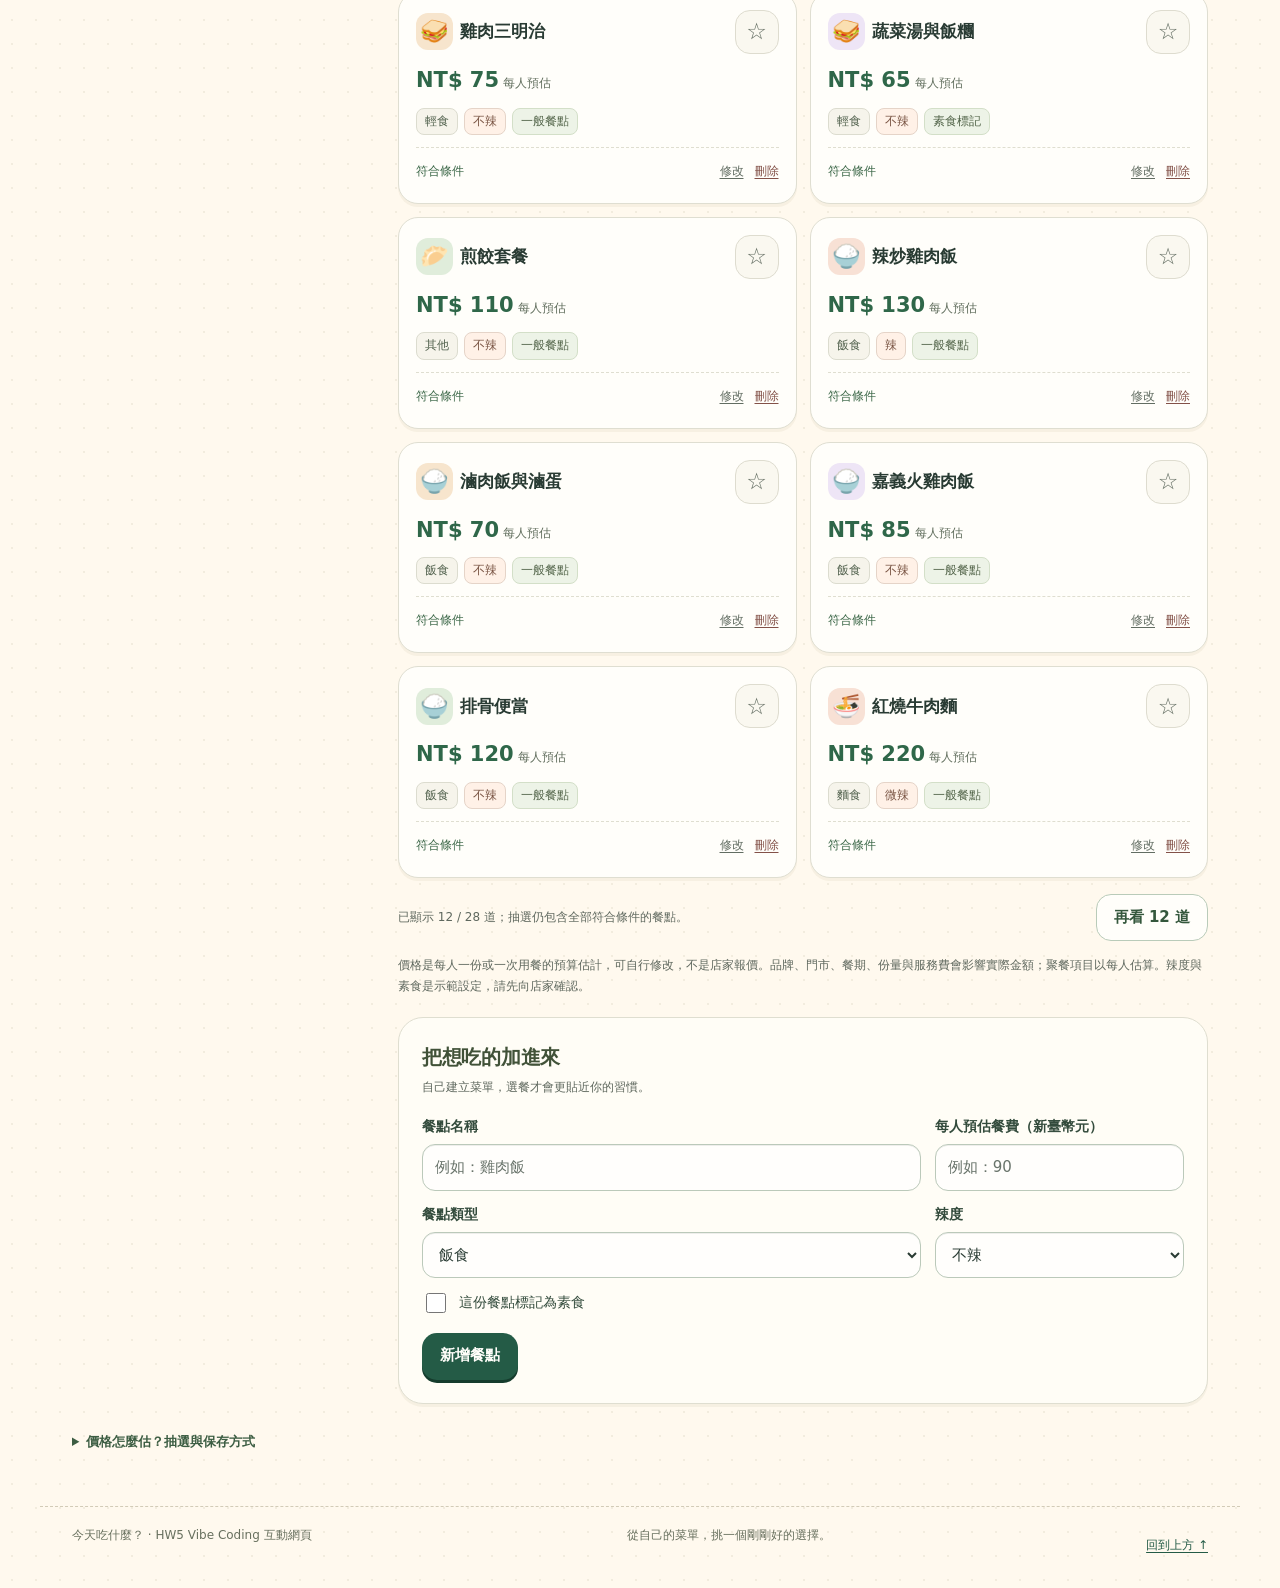
==== commit 0da9fc12: "Add 20 meals with per-person budgets and search Expand defaults from 8 to 28 meals across 12 categor" ====
--- a/index.html
+++ b/index.html
@@ -114,10 +114,10 @@
   filter: drop-shadow(0 5px 0 #a8835530);
   pointer-events: none;
 }
-.hero-sticker svg { width: 100%; height: auto; }
-.sticker-note { position:absolute; left:-8px; top:-9px; font-size:15px; font-weight:800; padding:7px 12px; background:#f8cd72; border:2px solid #314638; border-radius:14px; transform:rotate(-12deg); white-space:nowrap; }
-.sticker-star { position:absolute; right:-10px; top:10px; color:#806d36; font-size:33px; }
-.sticker-heart { position:absolute; left:-14px; bottom:15px; color:#c27866; font-size:35px; }
+.hero-sticker svg { width: 100%; height: auto; }
+.sticker-note { position:absolute; left:-8px; top:-9px; font-size:15px; font-weight:800; padding:7px 12px; background:#f8cd72; border:2px solid #314638; border-radius:14px; transform:rotate(-12deg); white-space:nowrap; }
+.sticker-star { position:absolute; right:-10px; top:10px; color:#806d36; font-size:33px; }
+.sticker-heart { position:absolute; left:-14px; bottom:15px; color:#c27866; font-size:35px; }
 .version-note { font-size: 12px; color: #647064; margin-top: 10px; }
 
 .layout { grid-template-columns: 304px minmax(0, 1fr); gap: 22px; }
@@ -172,12 +172,12 @@
 .quick-picks { margin: 1px 0 18px; }
 .quick-picks > p, .quick-picks > .hint { margin: 0 0 8px; font-size: 12px; color: #5a665a; }
 .quick-picks > div { display: flex; flex-wrap: wrap; gap: 7px; }
-.quick-pick {
-  display:inline-flex;
-  align-items:center;
-  justify-content:center;
-  gap:5px;
-  text-decoration:none;
+.quick-pick {
+  display:inline-flex;
+  align-items:center;
+  justify-content:center;
+  gap:5px;
+  text-decoration:none;
   min-height: 40px;
   padding: 7px 10px;
   border: 1px solid #d4ceba;
@@ -305,11 +305,11 @@
   font-size: 13px;
   color: #574960;
 }
-.history-item strong { font-size: 13px; overflow-wrap: anywhere; }
-.history-item > span:first-child { overflow-wrap:anywhere; min-width:0; flex:1; }
-.history-price { white-space:nowrap; font-weight:700; }
-.result .hint { font-size:12px; }
-.repeat-check { font-size:13px; }
+.history-item strong { font-size: 13px; overflow-wrap: anywhere; }
+.history-item > span:first-child { overflow-wrap:anywhere; min-width:0; flex:1; }
+.history-price { white-space:nowrap; font-weight:700; }
+.result .hint { font-size:12px; }
+.repeat-check { font-size:13px; }
 .history-item small { color: #6b5e70; font-size: 12px; }
 .history-empty { margin: 11px 0 0; font-size: 13px; color: #66556e; }
 .info { margin-top: 27px; color: #606b5e; font-size: 12px; }
@@ -348,10 +348,10 @@
   .intro { margin-top: 18px; margin-bottom: 20px; padding: 20px 18px; border-radius: 23px; }
   .intro::before { width: 78px; height: 80px; top: 17px; right: 12px; }
   .hero-copy { padding-right: 0; }
-  .hero-sticker { top: 24px; right: 15px; width: 72px; min-height: 65px; font-size: 45px; transform: rotate(7deg); }
-  .sticker-note {font-size:10px; padding:4px 7px; left:0; top:-6px; border-width:1px;}
-  .sticker-star {font-size:20px;right:-4px;top:11px;}
-  .sticker-heart {font-size:22px;left:-8px;bottom:3px;}
+  .hero-sticker { top: 24px; right: 15px; width: 72px; min-height: 65px; font-size: 45px; transform: rotate(7deg); }
+  .sticker-note {font-size:10px; padding:4px 7px; left:0; top:-6px; border-width:1px;}
+  .sticker-star {font-size:20px;right:-4px;top:11px;}
+  .sticker-heart {font-size:22px;left:-8px;bottom:3px;}
   h1 { font-size: 30px; line-height: 1.35; }
   .hero-copy h1 { padding-right: 66px; }
   .eyebrow { font-size: 11px; max-width: calc(100% - 78px); }
@@ -383,26 +383,35 @@
   .history-item { padding: 10px; }
   .footer { flex-direction: column; gap: 3px; }
 }
-@media (prefers-reduced-motion: reduce) {
+@media (prefers-reduced-motion: reduce) {
   *, *::before, *::after { animation: none !important; transition: none !important; scroll-behavior: auto !important; }
   button:hover:not(:disabled), button:active:not(:disabled) { transform: none !important; }
-}
-.back-top {color:var(--green);text-underline-offset:3px;min-height:40px;display:inline-flex;align-items:center;}
-@media(max-width:360px){.hero-copy h1{font-size:26px;padding-right:58px;}.hero-sticker{width:64px;right:12px;}.eyebrow{letter-spacing:0;}}
-
+}
+.back-top {color:var(--green);text-underline-offset:3px;min-height:40px;display:inline-flex;align-items:center;}
+@media(max-width:360px){.hero-copy h1{font-size:26px;padding-right:58px;}.hero-sticker{width:64px;right:12px;}.eyebrow{letter-spacing:0;}}
+
+    .catalog-summary{font-size:13px;color:var(--green);margin:0 0 15px;font-weight:700}
+    .budget-picks{display:flex;gap:6px;flex-wrap:wrap;margin:9px 0 4px}
+    .budget-pick{border:1px solid #d4ceba;border-radius:9px;background:#faf5e7;padding:5px 9px;min-height:34px;font-size:12px;color:#4c5036}
+    .budget-pick[aria-pressed=true]{background:#ece4f7;border-color:#bbaaCA;color:#614d73}
+    .load-more-row{display:flex;justify-content:space-between;align-items:center;gap:10px;flex-wrap:wrap;margin:16px 0 0}
+    .info a{color:var(--green);text-underline-offset:3px}
   </style>
 </head>
 <body>
-<header id="top"><div class="wrap top"><div class="brand"><svg viewBox="0 0 40 40" fill="none" aria-hidden="true"><path d="M7 20h26c-1 10-5 14-13 14S8 30 7 20Z" fill="#f6ce65" stroke="#285b43" stroke-width="2"/><path d="M6 20h28M14 13c-3-3 3-4 0-7m7 7c-3-3 3-4 0-7m7 7c-3-3 3-4 0-7" stroke="#285b43" stroke-width="2" stroke-linecap="round"/></svg>今天吃什麼？</div><span class="top-note">少一點猶豫，開始好好吃飯。</span></div></header>
+<header id="top"><div class="wrap top"><div class="brand"><svg viewBox="0 0 40 40" fill="none" aria-hidden="true"><path d="M7 20h26c-1 10-5 14-13 14S8 30 7 20Z" fill="#f6ce65" stroke="#285b43" stroke-width="2"/><path d="M6 20h28M14 13c-3-3 3-4 0-7m7 7c-3-3 3-4 0-7m7 7c-3-3 3-4 0-7" stroke="#285b43" stroke-width="2" stroke-linecap="round"/></svg>今天吃什麼？</div><span class="top-note">少一點猶豫，開始好好吃飯。</span></div></header>
 <main class="wrap">
   <section class="intro"><div class="hero-copy"><span class="eyebrow">今天的快樂，從一餐開始</span><h1>肚子餓了，<br>靈感還沒來？</h1><p>預算、口味你來選，今天吃什麼交給菜單。<br>把喜歡的留下，下次想吃就找得到。</p><div class="steps" aria-label="使用步驟"><span><b>1</b>選個心情</span><span><b>2</b>抽出一餐</span><span><b>3</b>收藏最愛</span></div></div><div class="hero-sticker" aria-hidden="true"><span class="sticker-note">開飯啦！</span><svg viewBox="0 0 220 180" fill="none"><ellipse cx="112" cy="161" rx="72" ry="9" fill="#d5e4d2"/><path d="M43 84h138c-5 48-30 67-69 67S48 132 43 84Z" fill="#fffdf6" stroke="#314638" stroke-width="4"/><ellipse cx="112" cy="84" rx="69" ry="19" fill="#f8cf62" stroke="#314638" stroke-width="4"/><path d="M64 79c12-25 72-25 94-2" stroke="#fffdf6" stroke-width="14" stroke-linecap="round"/><path d="M153 58 194 15m-29 49 40-42" stroke="#a7744e" stroke-width="6" stroke-linecap="round"/><circle cx="92" cy="117" r="4" fill="#314638"/><circle cx="133" cy="117" r="4" fill="#314638"/><ellipse cx="80" cy="127" rx="9" ry="5" fill="#f4b6b6"/><ellipse cx="145" cy="127" rx="9" ry="5" fill="#f4b6b6"/><path d="M105 126q8 9 16 0M78 48c-12-14 9-19-1-31m35 30c-12-14 9-19-1-31" stroke="#314638" stroke-width="3" stroke-linecap="round"/></svg><span class="sticker-star">✦</span><span class="sticker-heart">♡</span></div></section>
-  <nav class="quick-picks" aria-label="快速設定餐點條件"><p class="quick-label">這餐的心情 <span class="hint">一鍵重設條件，再按抽選。</span></p><div><button type="button" class="quick-pick" id="preset-budget" aria-pressed="false"><span aria-hidden="true">🪙</span> 百元內搞定</button><button type="button" class="quick-pick" id="preset-veggie" aria-pressed="false"><span aria-hidden="true">🥬</span> 清爽素食</button><button type="button" class="quick-pick" id="preset-spicy" aria-pressed="false"><span aria-hidden="true">🌶️</span> 今天想吃辣</button><a class="quick-pick" href="#form-title"><span aria-hidden="true">＋</span> 加一道我的菜</a></div></nav>
+  <nav class="quick-picks" aria-label="快速設定餐點條件"><p class="quick-label">這餐的心情 <span class="hint">一鍵重設條件，再按抽選。</span></p><div><button type="button" class="quick-pick" id="preset-budget" aria-pressed="false"><span aria-hidden="true">🪙</span> 百元內搞定</button><button type="button" class="quick-pick" id="preset-veggie" aria-pressed="false"><span aria-hidden="true">🥬</span> 清爽素食</button><button type="button" class="quick-pick" id="preset-spicy" aria-pressed="false"><span aria-hidden="true">🌶️</span> 今天想吃辣</button><a class="quick-pick" href="#form-title"><span aria-hidden="true">＋</span> 加一道我的菜</a></div></nav>
+  <p class="catalog-summary">28 份起始選擇 · 12 種分類 · 從早餐小吃到聚餐 Buffet</p>
+  <p id="catalog-update" class="notice" role="status" hidden></p>
   <p id="storage-warning" class="notice" role="status" hidden></p>
   <div class="layout">
     <aside class="panel filters" aria-labelledby="filter-title">
       <h2 id="filter-title">這餐想怎麼吃？</h2>
-      <div class="field"><label for="budget">最高預算（新臺幣元）</label><input id="budget" type="number" min="0" max="3000" step="1" placeholder="留白代表不限" inputmode="numeric" aria-describedby="budget-help budget-error"><p class="hint" id="budget-help">只會抽出價格不超過預算的餐點。</p><p id="budget-error" class="warning" role="status" hidden></p></div>
-      <div class="field"><label for="category">餐點類型</label><select id="category"><option value="all">都可以</option><option value="飯食">飯食</option><option value="麵食">麵食</option><option value="輕食">輕食</option><option value="其他">其他</option></select></div>
+      <div class="field"><label for="budget">每人最高預算（新臺幣元）</label><input id="budget" type="number" min="0" max="3000" step="1" placeholder="留白代表不限" inputmode="numeric" aria-describedby="budget-help budget-error"><p class="hint" id="budget-help">每人預算上限，留白不限；不是最低消費。0 可用於自訂免費餐點，最高 3000 元。</p><div class="budget-picks" aria-label="快速選擇預算"><button type="button" data-budget="100" class="budget-pick" aria-pressed="false">100</button><button type="button" data-budget="300" class="budget-pick" aria-pressed="false">300</button><button type="button" data-budget="800" class="budget-pick" aria-pressed="false">800</button><button type="button" data-budget="1500" class="budget-pick" aria-pressed="false">1500</button><button type="button" data-budget="3000" class="budget-pick" aria-pressed="false">3000</button><button type="button" data-budget="" class="budget-pick" aria-pressed="false">不限</button></div><p id="budget-error" class="warning" role="status" hidden></p></div>
+      <div class="field"><label for="dish-search">找餐點或品牌</label><input id="dish-search" type="search" maxlength="40" placeholder="例如：牛肉麵、KFC、蝦餃" aria-describedby="search-help"><p class="hint" id="search-help">名稱關鍵字也會一起篩選抽選清單。</p></div>
+      <div class="field"><label for="category">餐點類型</label><select id="category"><option value="all">都可以</option><option value="飯食">飯食</option><option value="麵食">麵食</option><option value="輕食">輕食</option><option value="其他">其他</option><option value="早餐">早餐</option><option value="台式小吃">台式小吃</option><option value="速食">速食</option><option value="港式點心">港式點心</option><option value="日式料理">日式料理</option><option value="火鍋">火鍋</option><option value="燒烤">燒烤</option><option value="Buffet">Buffet</option></select></div>
       <div class="field"><label for="spice">辣度偏好</label><select id="spice"><option value="all">都可以</option><option value="不辣">不辣</option><option value="微辣">微辣</option><option value="辣">辣</option></select></div>
       <div class="checks"><label class="check"><input id="vegetarian" type="checkbox">只看標記為素食的餐點</label><label class="check"><input id="favorite-only" type="checkbox">只從我的最愛抽選</label></div>
       <button id="reset-filters" class="textbtn" type="button">重設篩選條件</button>
@@ -417,26 +426,28 @@
       <section class="panel history-panel" aria-labelledby="history-title"><div class="toolbar"><h2 id="history-title">剛剛抽到的<span id="history-count"></span></h2><button type="button" class="textbtn" id="clear-history" disabled>清除紀錄</button></div><p class="hint">只保留最近 5 次，記錄當時的餐點與價格，不代表實際吃過。</p><ol class="history-list" id="history-list"></ol><p class="history-empty" id="history-empty">還沒抽過，第一道會是什麼呢？</p></section>
       <div class="toolbar"><h2 id="menu-title">候選菜單<span id="menu-count"></span></h2><div class="segments" aria-label="菜單顯示方式"><button id="show-candidates" type="button" aria-pressed="true">符合條件</button><button id="show-all" type="button" aria-pressed="false">全部菜單</button></div></div>
       <div id="cards" class="cards" aria-labelledby="menu-title"></div>
-      <p class="sample-note">初始餐點與價格為虛構示範資料，可自行修改；價格單位為新臺幣元，不代表店家即時售價。</p>
+      <div class="load-more-row"><p id="display-status" class="hint" aria-live="polite"></p><button id="load-more" type="button" class="btn subtle" hidden>再看 12 道</button></div>
+      <p class="sample-note">價格是每人一份或一次用餐的預算估計，可自行修改，不是店家報價。品牌、門市、餐期、份量與服務費會影響實際金額；聚餐項目以每人估算。辣度與素食是示範設定，請先向店家確認。</p>
       <div id="undo-area" class="undo" role="status" hidden><span id="undo-message"></span><button id="undo-delete" type="button" class="textbtn">復原刪除</button></div>
       <section class="panel add-panel" aria-labelledby="form-title"><h2 id="form-title">把想吃的加進來</h2><p class="hint">自己建立菜單，選餐才會更貼近你的習慣。</p>
         <form id="dish-form" novalidate><div class="formgrid">
           <div class="field"><label for="dish-name">餐點名稱</label><input id="dish-name" type="text" maxlength="40" placeholder="例如：雞肉飯" required></div>
-          <div class="field"><label for="dish-price">預估價格（新臺幣元）</label><input id="dish-price" type="number" min="0" max="3000" step="1" inputmode="numeric" placeholder="例如：90" required></div>
-          <div class="field"><label for="dish-category">餐點類型</label><select id="dish-category"><option>飯食</option><option>麵食</option><option>輕食</option><option>其他</option></select></div>
+          <div class="field"><label for="dish-price">每人預估餐費（新臺幣元）</label><input id="dish-price" type="number" min="0" max="3000" step="1" inputmode="numeric" placeholder="例如：90" required></div>
+          <div class="field"><label for="dish-category">餐點類型</label><select id="dish-category"><option value="飯食">飯食</option><option value="麵食">麵食</option><option value="輕食">輕食</option><option value="其他">其他</option><option value="早餐">早餐</option><option value="台式小吃">台式小吃</option><option value="速食">速食</option><option value="港式點心">港式點心</option><option value="日式料理">日式料理</option><option value="火鍋">火鍋</option><option value="燒烤">燒烤</option><option value="Buffet">Buffet</option></select></div>
           <div class="field"><label for="dish-spice">辣度</label><select id="dish-spice"><option>不辣</option><option>微辣</option><option>辣</option></select></div>
         </div><label class="check"><input id="dish-vegetarian" type="checkbox">這份餐點標記為素食</label><div class="form-actions"><button class="btn primary" id="save-dish" type="submit">新增餐點</button><button class="btn subtle" id="cancel-edit" type="button" hidden>取消修改</button><p id="form-message" role="status" aria-live="polite"></p></div></form>
       </section>
     </div>
   </div>
-  <details class="info"><summary>怎麼抽選？資料存在哪裡？</summary><ul><li>預算、餐點類型、辣度、素食與最愛條件會同時套用。一般模式從符合清單等機率抽一個，可重複；勾選不連續重複時，若有其他候選便先排除上一道，再等機率抽選。</li><li>三個心情按鈕會重新設定篩選條件，不會直接抽選。百元內設定預算 100 元；清爽素食設定不辣與素食；想吃辣設定辣度為辣。</li><li>菜單、最愛和最近 5 次抽選只儲存在這個瀏覽器的本機儲存空間，不會傳送到伺服器。清除紀錄也會忘記上一道；篩選與不重複開關不會保存。換瀏覽器、換網址或清除網站資料後不會共用。</li><li>素食與辣度是手動標記，不是店家認證；點餐前仍應確認實際內容。本工具不處理付款或訂餐。</li></ul></details>
+  <details class="info"><summary>價格怎麼估？抽選與保存方式</summary><ul><li>起始菜單有 28 份選擇、12 種分類，示範預算為每人 45–2700 元。0–3000 是自訂價格與預算的輸入範圍，不表示菜單必須涵蓋每個金額。最高預算是上限，設定 3000 也會包含便宜餐點。</li><li>原始八份為虛構示範；新增餐點依常見品項與官方菜單價位帶設定預算，仍非即時店價。Buffet 與聚餐以每人估算，實際餐期、服務費、加點與外送價格需自行確認，估算不保證涵蓋所有費用。</li><li>預算、名稱關鍵字、餐點類型、辣度、素食與最愛條件會同時套用。一般模式從符合清單等機率抽一個，可重複；勾選不連續重複時，若有其他候選便先排除上一道，再等機率抽選。</li><li>三個心情按鈕會清除名稱搜尋並重新設定篩選條件，不會直接抽選。百元內設定預算 100 元；清爽素食設定不辣與素食；想吃辣設定辣度為辣。</li><li>菜單、最愛和最近 5 次抽選只儲存在這個瀏覽器的本機儲存空間，不會傳送到伺服器。清除紀錄也會忘記上一道；篩選與不重複開關不會保存。換瀏覽器、換網址或清除網站資料後不會共用。</li><li>素食與辣度是手動標記，不是店家認證；點餐前仍應確認實際內容。本工具不處理付款或訂餐。</li></ul><p>價位帶參考（2026-10-10 查閱）：<a href="https://www.mcdonalds.com/tw/zh-tw/newsroom/2026/20260519.html" target="_blank" rel="noopener noreferrer">麥當勞</a>、<a href="https://www.kfcclub.com.tw/" target="_blank" rel="noopener noreferrer">KFC</a>、<a href="https://www.tianji.com.tw/menu/" target="_blank" rel="noopener noreferrer">田季發爺</a>、<a href="https://www.eatogether.com.tw/index.php/zh-TW/price" target="_blank" rel="noopener noreferrer">饗食天堂</a>、<a href="https://www.fruitfulfood.com.tw/zh-TW/store/TaipeiStation" target="_blank" rel="noopener noreferrer">果然匯</a>。連結供確認品項與價格，不代表本網站與品牌合作。</p></details>
 </main>
-<footer class="wrap footer"><span>今天吃什麼？ · HW5 Vibe Coding 互動網頁</span><span>從自己的菜單，挑一個剛剛好的選擇。</span><a class="back-top" href="#top">回到上方 ↑</a></footer>
+<footer class="wrap footer"><span>今天吃什麼？ · HW5 Vibe Coding 互動網頁</span><span>從自己的菜單，挑一個剛剛好的選擇。</span><a class="back-top" href="#top">回到上方 ↑</a></footer>
 <script>
 (() => {
   'use strict';
   const KEY='hw5.today-menu.v1:'+location.pathname;
-  const categories=['飯食','麵食','輕食','其他'], spices=['不辣','微辣','辣'];
+  const categories=["飯食", "麵食", "輕食", "其他", "早餐", "台式小吃", "速食", "港式點心", "日式料理", "火鍋", "燒烤", "Buffet"], spices=['不辣','微辣','辣'];
+  const CATALOG_REV=2;
   const samples=[
     {id:'demo-1',name:'香菇雞肉飯',price:95,category:'飯食',spice:'不辣',vegetarian:false},
     {id:'demo-2',name:'番茄蛋麵',price:85,category:'麵食',spice:'不辣',vegetarian:true},
@@ -445,21 +456,49 @@
     {id:'demo-5',name:'雞肉三明治',price:75,category:'輕食',spice:'不辣',vegetarian:false},
     {id:'demo-6',name:'蔬菜湯與飯糰',price:65,category:'輕食',spice:'不辣',vegetarian:true},
     {id:'demo-7',name:'煎餃套餐',price:110,category:'其他',spice:'不辣',vegetarian:false},
-    {id:'demo-8',name:'辣炒雞肉飯',price:130,category:'飯食',spice:'辣',vegetarian:false}
+    {id:'demo-8',name:'辣炒雞肉飯',price:130,category:'飯食',spice:'辣',vegetarian:false},
+    {"id":"catalog-202610-9","name":"滷肉飯與滷蛋","price":70,"category":"飯食","spice":"不辣","vegetarian":false},
+    {"id":"catalog-202610-10","name":"嘉義火雞肉飯","price":85,"category":"飯食","spice":"不辣","vegetarian":false},
+    {"id":"catalog-202610-11","name":"排骨便當","price":120,"category":"飯食","spice":"不辣","vegetarian":false},
+    {"id":"catalog-202610-15","name":"紅燒牛肉麵","price":220,"category":"麵食","spice":"微辣","vegetarian":false},
+    {"id":"catalog-202610-17","name":"台南擔仔麵","price":70,"category":"麵食","spice":"不辣","vegetarian":false},
+    {"id":"catalog-202610-21","name":"彰化肉圓","price":60,"category":"台式小吃","spice":"不辣","vegetarian":false},
+    {"id":"catalog-202610-22","name":"蚵仔煎","price":85,"category":"台式小吃","spice":"不辣","vegetarian":false},
+    {"id":"catalog-202610-24","name":"鹽酥雞拼盤","price":140,"category":"台式小吃","spice":"不辣","vegetarian":false},
+    {"id":"catalog-202610-27","name":"素食滷味拼盤","price":100,"category":"台式小吃","spice":"不辣","vegetarian":true},
+    {"id":"catalog-202610-29","name":"蔬菜蛋餅","price":45,"category":"早餐","spice":"不辣","vegetarian":true},
+    {"id":"catalog-202610-35","name":"麥當勞大麥克套餐","price":200,"category":"速食","spice":"不辣","vegetarian":false},
+    {"id":"catalog-202610-38","name":"KFC 咔啦雞腿堡套餐","price":200,"category":"速食","spice":"微辣","vegetarian":false},
+    {"id":"catalog-202610-41","name":"港式蝦餃與燒賣","price":320,"category":"港式點心","spice":"不辣","vegetarian":false},
+    {"id":"catalog-202610-46","name":"照燒雞腿定食","price":280,"category":"日式料理","spice":"不辣","vegetarian":false},
+    {"id":"catalog-202610-51","name":"個人小火鍋","price":240,"category":"火鍋","spice":"不辣","vegetarian":false},
+    {"id":"catalog-202610-53","name":"麻辣火鍋（每人）","price":800,"category":"火鍋","spice":"辣","vegetarian":false},
+    {"id":"catalog-202610-55","name":"韓式 BBQ（每人）","price":700,"category":"燒烤","spice":"微辣","vegetarian":false},
+    {"id":"catalog-202610-57","name":"和牛燒肉套餐（每人）","price":2700,"category":"燒烤","spice":"不辣","vegetarian":false},
+    {"id":"catalog-202610-58","name":"自助 Buffet 平日午餐","price":900,"category":"Buffet","spice":"不辣","vegetarian":false},
+    {"id":"catalog-202610-63","name":"蔬食 Buffet 餐費預算","price":800,"category":"Buffet","spice":"不辣","vegetarian":true}
   ];
   const $=id=>document.getElementById(id);
-  let dishes=samples.map(d=>({...d})), favorites=new Set(), selected=null, editId=null, view='candidates', deleted=null, history=[], lastDrawId=null;
+  let dishes=samples.map(d=>({...d})), favorites=new Set(), selected=null, editId=null, view='candidates', deleted=null, history=[], lastDrawId=null, displayLimit=12, catalogRev=CATALOG_REV;
   function warnStorage(text){$('storage-warning').textContent=text;$('storage-warning').hidden=false;}
   function validDish(d){return d&&typeof d.id==='string'&&d.id.length>0&&typeof d.name==='string'&&d.name.trim().length>0&&d.name.length<=40&&Number.isInteger(d.price)&&d.price>=0&&d.price<=3000&&categories.includes(d.category)&&spices.includes(d.spice)&&typeof d.vegetarian==='boolean';}
   try {
     const raw=localStorage.getItem(KEY);
-    if(raw!==null){const data=JSON.parse(raw);if(!data||data.version!==1||!Array.isArray(data.dishes)||!Array.isArray(data.favorites)||!data.dishes.every(validDish)||new Set(data.dishes.map(d=>d.id)).size!==data.dishes.length)throw new Error('invalid saved data');dishes=data.dishes;favorites=new Set(data.favorites.filter(id=>typeof id==='string'&&dishes.some(d=>d.id===id)));if(Array.isArray(data.history))history=data.history.filter(h=>h&&typeof h.id==='string'&&typeof h.name==='string'&&h.name.trim().length>0&&h.name.length<=40&&Number.isInteger(h.price)&&h.price>=0&&h.price<=3000).slice(0,5);lastDrawId=history[0]?.id||null;}
+    if(raw!==null){const data=JSON.parse(raw);if(!data||data.version!==1||!Array.isArray(data.dishes)||!Array.isArray(data.favorites)||!data.dishes.every(validDish)||new Set(data.dishes.map(d=>d.id)).size!==data.dishes.length)throw new Error('invalid saved data');dishes=data.dishes;favorites=new Set(data.favorites.filter(id=>typeof id==='string'&&dishes.some(d=>d.id===id)));if(Array.isArray(data.history))history=data.history.filter(h=>h&&typeof h.id==='string'&&typeof h.name==='string'&&h.name.trim().length>0&&h.name.length<=40&&Number.isInteger(h.price)&&h.price>=0&&h.price<=3000).slice(0,5);lastDrawId=history[0]?.id||null;
+      if(!Number.isInteger(data.catalogRev)||data.catalogRev<CATALOG_REV){
+        const names=new Set(dishes.map(d=>d.name.trim().toLocaleLowerCase()));
+        const ids=new Set(dishes.map(d=>d.id));let added=0;
+        for(const item of samples.slice(8)){if(!ids.has(item.id)&&!names.has(item.name.trim().toLocaleLowerCase())){dishes.push({...item});ids.add(item.id);names.add(item.name.toLocaleLowerCase());added++;}}
+        if(added){$('catalog-update').textContent='已補入 '+added+' 份新餐點；你修改或新增的餐點、最愛和紀錄都保留。';$('catalog-update').hidden=false;}
+        save();
+      }else{catalogRev=data.catalogRev;}
+    }
   } catch(e){warnStorage('無法讀取先前資料，這次先使用示範菜單；新增與收藏仍可操作。');}
-  function save(){try{localStorage.setItem(KEY,JSON.stringify({version:1,dishes,favorites:[...favorites],history}));}catch(e){warnStorage('此瀏覽器目前無法保存資料；本次仍可操作，但關閉或重新整理後可能遺失變更。');}}
+  function save(){try{localStorage.setItem(KEY,JSON.stringify({version:1,catalogRev,dishes,favorites:[...favorites],history}));}catch(e){warnStorage('此瀏覽器目前無法保存資料；本次仍可操作，但關閉或重新整理後可能遺失變更。');}}
   function budgetValue(){const input=$('budget');if(input.validity.badInput)return NaN;const v=input.value.trim();if(v==='')return null;const n=Number(v);return Number.isInteger(n)&&n>=0&&n<=3000?n:NaN;}
-  function eligible(){const b=budgetValue();if(Number.isNaN(b))return [];return dishes.filter(d=>(b===null||d.price<=b)&&($('category').value==='all'||d.category===$('category').value)&&($('spice').value==='all'||d.spice===$('spice').value)&&(!$('vegetarian').checked||d.vegetarian)&&(!$('favorite-only').checked||favorites.has(d.id)));}
+  function eligible(){const b=budgetValue();if(Number.isNaN(b))return [];return dishes.filter(d=>(b===null||d.price<=b)&&($('category').value==='all'||d.category===$('category').value)&&($('spice').value==='all'||d.spice===$('spice').value)&&(!$('vegetarian').checked||d.vegetarian)&&(!$('favorite-only').checked||favorites.has(d.id))&&d.name.toLocaleLowerCase().includes($('dish-search').value.trim().toLocaleLowerCase()));}
   function tag(text){const t=document.createElement('span');t.className='tag';t.textContent=text;return t;}
-  function priceEl(d){const p=document.createElement('div');p.className='price';p.textContent='NT$ '+d.price;const unit=document.createElement('span');unit.textContent='預估';p.append(unit);return p;}
+  function priceEl(d){const p=document.createElement('div');p.className='price';p.textContent='NT$ '+d.price;const unit=document.createElement('span');unit.textContent='每人預估';p.append(unit);return p;}
   function toggleFavorite(id,origin='card'){if(favorites.has(id))favorites.delete(id);else favorites.add(id);save();render();const card=[...$('cards').children].find(el=>el.dataset.dishId===id);if(origin==='result'&&!$('result-favorite').hidden)$('result-favorite').focus();else if(card)card.querySelector('.fav').focus();else $('favorite-only').focus();}
   function drawPool(){const candidates=eligible();return $('avoid-repeat').checked&&candidates.length>1?candidates.filter(d=>d.id!==lastDrawId):candidates;}
   function renderHistory(){const list=$('history-list');list.replaceChildren();$('history-empty').hidden=history.length>0;$('clear-history').disabled=history.length===0;$('history-count').textContent=' '+history.length+' / 5';for(const h of history){const item=document.createElement('li');item.className='history-item';const name=document.createElement('span');name.textContent=h.name;const price=document.createElement('span');price.className='history-price';price.textContent='NT$ '+h.price;item.append(name,price);list.append(item);}}
@@ -470,13 +509,14 @@
     const text=document.createElement('p');
     $('result-favorite').hidden=!selected;
     if(selected){selected=dishes.find(d=>d.id===selected.id);title.textContent=selected.name;content.append(title,priceEl(selected));const tags=document.createElement('div');tags.className='tagrow';tags.append(tag(selected.category),tag(selected.spice),tag(selected.vegetarian?'素食標記':'一般餐點'));content.append(tags);text.textContent='目前有 '+candidates.length+' 道符合條件；再抽一次有 '+drawPool().length+' 道可選。';$('draw').textContent='再幫我選一次 ↗';$('result-favorite').textContent=favorites.has(selected.id)?'取消最愛':'加入最愛';}
-    else{title.textContent=candidates.length?'讓菜單幫你決定。':'目前沒有符合的餐點';text.textContent=candidates.length?'準備好了嗎？按下按鈕，從符合條件的餐點中抽一個。':'可以提高預算、放寬口味，或新增一份符合條件的餐點。';content.append(title);$('draw').textContent='幫我選一餐 ↗';}
+    else{title.textContent=candidates.length?'讓菜單幫你決定。':'目前沒有符合的餐點';text.textContent=candidates.length?'準備好了嗎？按下按鈕，從符合條件的餐點中抽一個。':'可以清除搜尋、提高預算、放寬口味，或新增一份符合條件的餐點。';content.append(title);$('draw').textContent='幫我選一餐 ↗';}
     content.append(text);$('draw').disabled=candidates.length===0;$('result-panel').classList.toggle('chosen',!!selected);
     $('repeat-help').textContent=$('avoid-repeat').checked?(candidates.length===1?'只剩一道符合條件，仍可抽選同一道。':lastDrawId&&candidates.some(d=>d.id===lastDrawId)?'下一次會跳過上一道，從其他 '+drawPool().length+' 道抽選。':'下一次從符合條件的清單抽選，有其他候選時會跳過上一道。'):'有兩道以上符合時，跳過上一道；只有一道時仍可抽選。';
   }
   function render(){
     const candidates=eligible(), bad=Number.isNaN(budgetValue());
-    const defaults=$('category').value==='all'&&!$('favorite-only').checked;
+    const defaults=$('category').value==='all'&&!$('favorite-only').checked&&$('dish-search').value.trim()==='';
+    for(const button of document.querySelectorAll('[data-budget]'))button.setAttribute('aria-pressed',String(!bad&&String(budgetValue()??'')===button.dataset.budget));
     $('preset-budget').setAttribute('aria-pressed',String(defaults&&budgetValue()===100&&$('spice').value==='all'&&!$('vegetarian').checked));
     $('preset-veggie').setAttribute('aria-pressed',String(defaults&&budgetValue()===null&&$('spice').value==='不辣'&&$('vegetarian').checked));
     $('preset-spicy').setAttribute('aria-pressed',String(defaults&&budgetValue()===null&&$('spice').value==='辣'&&!$('vegetarian').checked));
@@ -485,11 +525,12 @@
     renderResult(candidates);renderHistory();
     $('show-candidates').setAttribute('aria-pressed',String(view==='candidates'));$('show-all').setAttribute('aria-pressed',String(view==='all'));
     $('menu-title').firstChild.textContent=view==='all'?'全部菜單':'候選菜單';
-    const visible=view==='all'?dishes:candidates;$('menu-count').textContent=visible.length+' 道';const container=$('cards');container.replaceChildren();
-    if(!visible.length){const empty=document.createElement('div');empty.className='empty';empty.textContent=dishes.length?'沒有符合條件的餐點。調整左側條件，或切到「全部菜單」查看。':'菜單還是空的，先新增一份餐點吧。';container.append(empty);}
-    for(const d of visible){
+    const query=$('dish-search').value.trim().toLocaleLowerCase();const visible=view==='all'?dishes.filter(d=>d.name.toLocaleLowerCase().includes(query)):candidates;$('menu-count').textContent=visible.length+' 道';const container=$('cards');container.replaceChildren();
+    if(!visible.length){const empty=document.createElement('div');empty.className='empty';empty.textContent=dishes.length?(query?'沒有符合的搜尋結果。請清除搜尋或更換關鍵字，再調整其他條件。':'沒有符合條件的餐點。調整左側條件，或切到「全部菜單」查看。'):'菜單還是空的，先新增一份餐點吧。';container.append(empty);}
+    $('display-status').textContent='已顯示 '+Math.min(displayLimit,visible.length)+' / '+visible.length+' 道；抽選仍包含全部符合條件的餐點。';$('load-more').hidden=visible.length<=displayLimit;
+    for(const d of visible.slice(0,displayLimit)){
       const card=document.createElement('article');card.className='card';card.dataset.dishId=d.id;
-      const head=document.createElement('div');head.className='card-head';const title=document.createElement('h3');const icon=document.createElement('span');icon.className='food-icon';icon.setAttribute('aria-hidden','true');icon.textContent={'飯食':'🍚','麵食':'🍜','輕食':'🥪','其他':'🥟'}[d.category];title.append(icon,document.createTextNode(d.name));
+      const head=document.createElement('div');head.className='card-head';const title=document.createElement('h3');const icon=document.createElement('span');icon.className='food-icon';icon.setAttribute('aria-hidden','true');icon.textContent={'飯食':'🍚','麵食':'🍜','輕食':'🥪','其他':'🥟','早餐':'🍳','台式小吃':'🥢','速食':'🍔','港式點心':'🥟','日式料理':'🍱','火鍋':'🍲','燒烤':'🔥','Buffet':'🍽️'}[d.category];title.append(icon,document.createTextNode(d.name));
       const fav=document.createElement('button');fav.className='fav';fav.type='button';fav.textContent=favorites.has(d.id)?'★':'☆';fav.setAttribute('aria-label',(favorites.has(d.id)?'取消最愛：':'加入最愛：')+d.name);fav.setAttribute('aria-pressed',String(favorites.has(d.id)));fav.addEventListener('click',()=>toggleFavorite(d.id));head.append(title,fav);
       const tags=document.createElement('div');tags.className='tagrow';tags.append(tag(d.category),tag(d.spice),tag(d.vegetarian?'素食標記':'一般餐點'));
       const foot=document.createElement('div');foot.className='card-footer';const isMatch=candidates.some(x=>x.id===d.id);const match=document.createElement('span');match.className='match'+(isMatch?'':' nomatch');match.textContent=isMatch?'符合條件':'目前條件不符';
@@ -506,16 +547,18 @@
     if(raw===''||!Number.isInteger(price)||price<0||price>3000){msg.textContent='價格請填 0–3000 的整數。';$('dish-price').focus();return;}
     if(dishes.some(d=>d.id!==editId&&d.name.toLocaleLowerCase()===name.toLocaleLowerCase())){msg.textContent='菜單已有同名餐點，可以修改原本那一份。';$('dish-name').focus();return;}
     const d={id:editId||('dish-'+(globalThis.crypto?.randomUUID?.()||Date.now().toString(36)+'-'+Math.random().toString(36).slice(2))),name,price,category:$('dish-category').value,spice:$('dish-spice').value,vegetarian:$('dish-vegetarian').checked};
-    if(editId)dishes[dishes.findIndex(x=>x.id===editId)]=d;else dishes.push(d);const changed=!!editId;resetForm();save();render();msg.className='';msg.textContent=(changed?'已修改':'已新增')+'「'+name+'」'+(eligible().some(x=>x.id===d.id)?'，可以參加抽選。':'；目前篩選不符，可到「全部菜單」查看。');
+    if(editId)dishes[dishes.findIndex(x=>x.id===editId)]=d;else dishes.push(d);const changed=!!editId;resetForm();save();render();msg.className='';msg.textContent=(changed?'已修改':'已新增')+'「'+name+'」'+(eligible().some(x=>x.id===d.id)?'，可以參加抽選。':($('dish-search').value.trim()&&!d.name.toLocaleLowerCase().includes($('dish-search').value.trim().toLocaleLowerCase())?'；目前搜尋不符，請清除搜尋，再到「全部菜單」查看。':'；目前篩選不符，可到「全部菜單」查看。'));
   });
   $('cancel-edit').addEventListener('click',()=>{resetForm();$('form-message').textContent='已取消修改。';$('dish-name').focus();});
-  for(const id of ['budget','category','spice','vegetarian','favorite-only','avoid-repeat'])$(id).addEventListener(id==='budget'?'input':'change',render);
-  function resetFilters(){$('budget').value='';$('category').value='all';$('spice').value='all';$('vegetarian').checked=false;$('favorite-only').checked=false;}
+  for(const id of ['budget','dish-search','category','spice','vegetarian','favorite-only','avoid-repeat'])$(id).addEventListener(['budget','dish-search'].includes(id)?'input':'change',()=>{displayLimit=12;render();});
+  function resetFilters(){displayLimit=12;$('dish-search').value='';$('budget').value='';$('category').value='all';$('spice').value='all';$('vegetarian').checked=false;$('favorite-only').checked=false;}
   $('reset-filters').addEventListener('click',()=>{resetFilters();render();});
   for(const kind of ['budget','veggie','spicy'])$('preset-'+kind).addEventListener('click',()=>{resetFilters();if(kind==='budget')$('budget').value='100';if(kind==='veggie'){$('vegetarian').checked=true;$('spice').value='不辣';}if(kind==='spicy')$('spice').value='辣';render();});
-  $('show-all').addEventListener('click',()=>{view='all';render();});$('show-candidates').addEventListener('click',()=>{view='candidates';render();});
+  for(const button of document.querySelectorAll('[data-budget]'))button.addEventListener('click',()=>{$('budget').value=button.dataset.budget;displayLimit=12;render();});
+  $('load-more').addEventListener('click',()=>{displayLimit+=12;render();if($('load-more').hidden)$('show-all').focus();});
+  $('show-all').addEventListener('click',()=>{view='all';displayLimit=12;render();});$('show-candidates').addEventListener('click',()=>{view='candidates';displayLimit=12;render();});
   $('draw').addEventListener('click',()=>{const options=drawPool();if(!options.length){selected=null;render();return;}selected=options[Math.floor(Math.random()*options.length)];lastDrawId=selected.id;history.unshift({id:selected.id,name:selected.name,price:selected.price});history=history.slice(0,5);save();render();$('draw-announcement').textContent='抽到 '+selected.name+'，預估 '+selected.price+' 元。';$('result-panel').classList.remove('flash');void $('result-panel').offsetWidth;$('result-panel').classList.add('flash');});
-  $('clear-history').addEventListener('click',()=>{history=[];lastDrawId=null;save();render();$('draw-announcement').textContent='已清除抽選紀錄，菜單與最愛保留。';($('draw').disabled?$('reset-filters'):$('draw')).focus();});
+  $('clear-history').addEventListener('click',()=>{history=[];lastDrawId=null;save();render();$('draw-announcement').textContent='已清除抽選紀錄，菜單與最愛保留。';($('draw').disabled?$('reset-filters'):$('draw')).focus();});
   $('result-favorite').addEventListener('click',()=>{if(selected)toggleFavorite(selected.id,'result');});
   render();
 })();
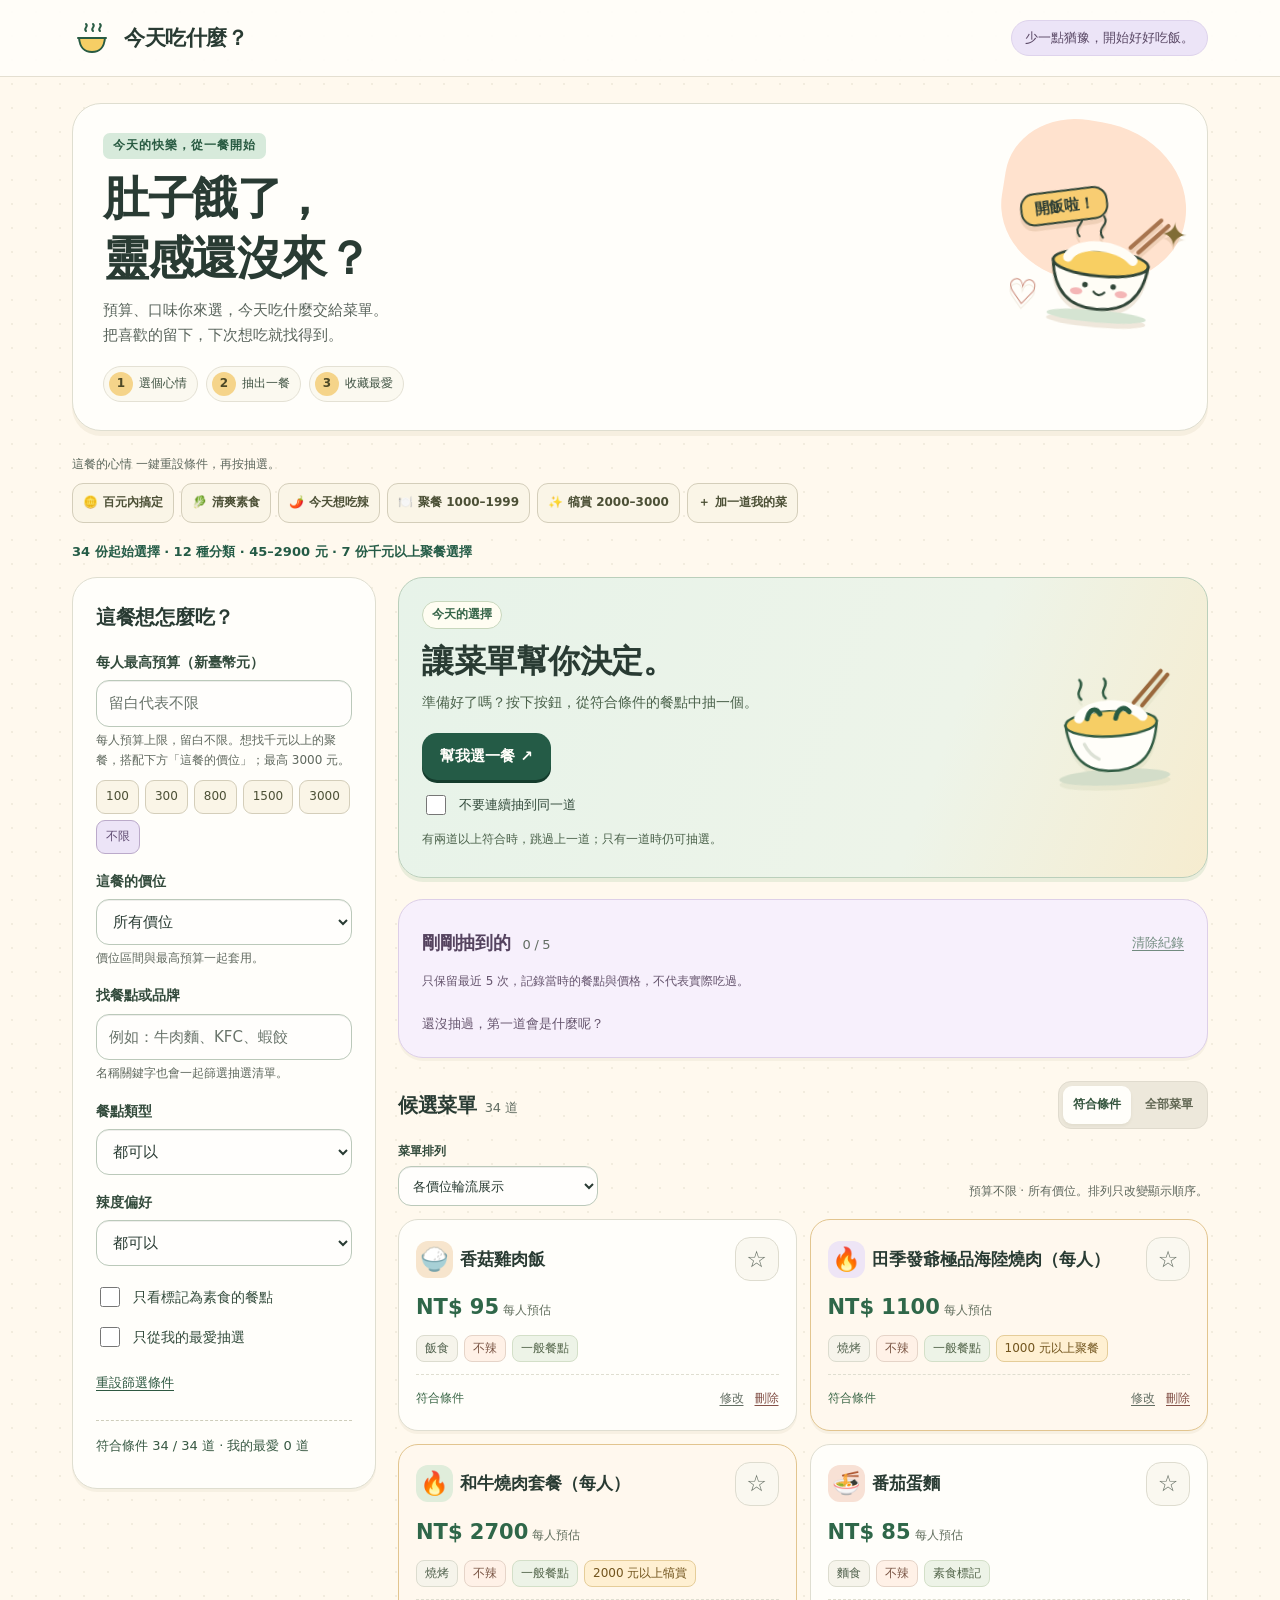
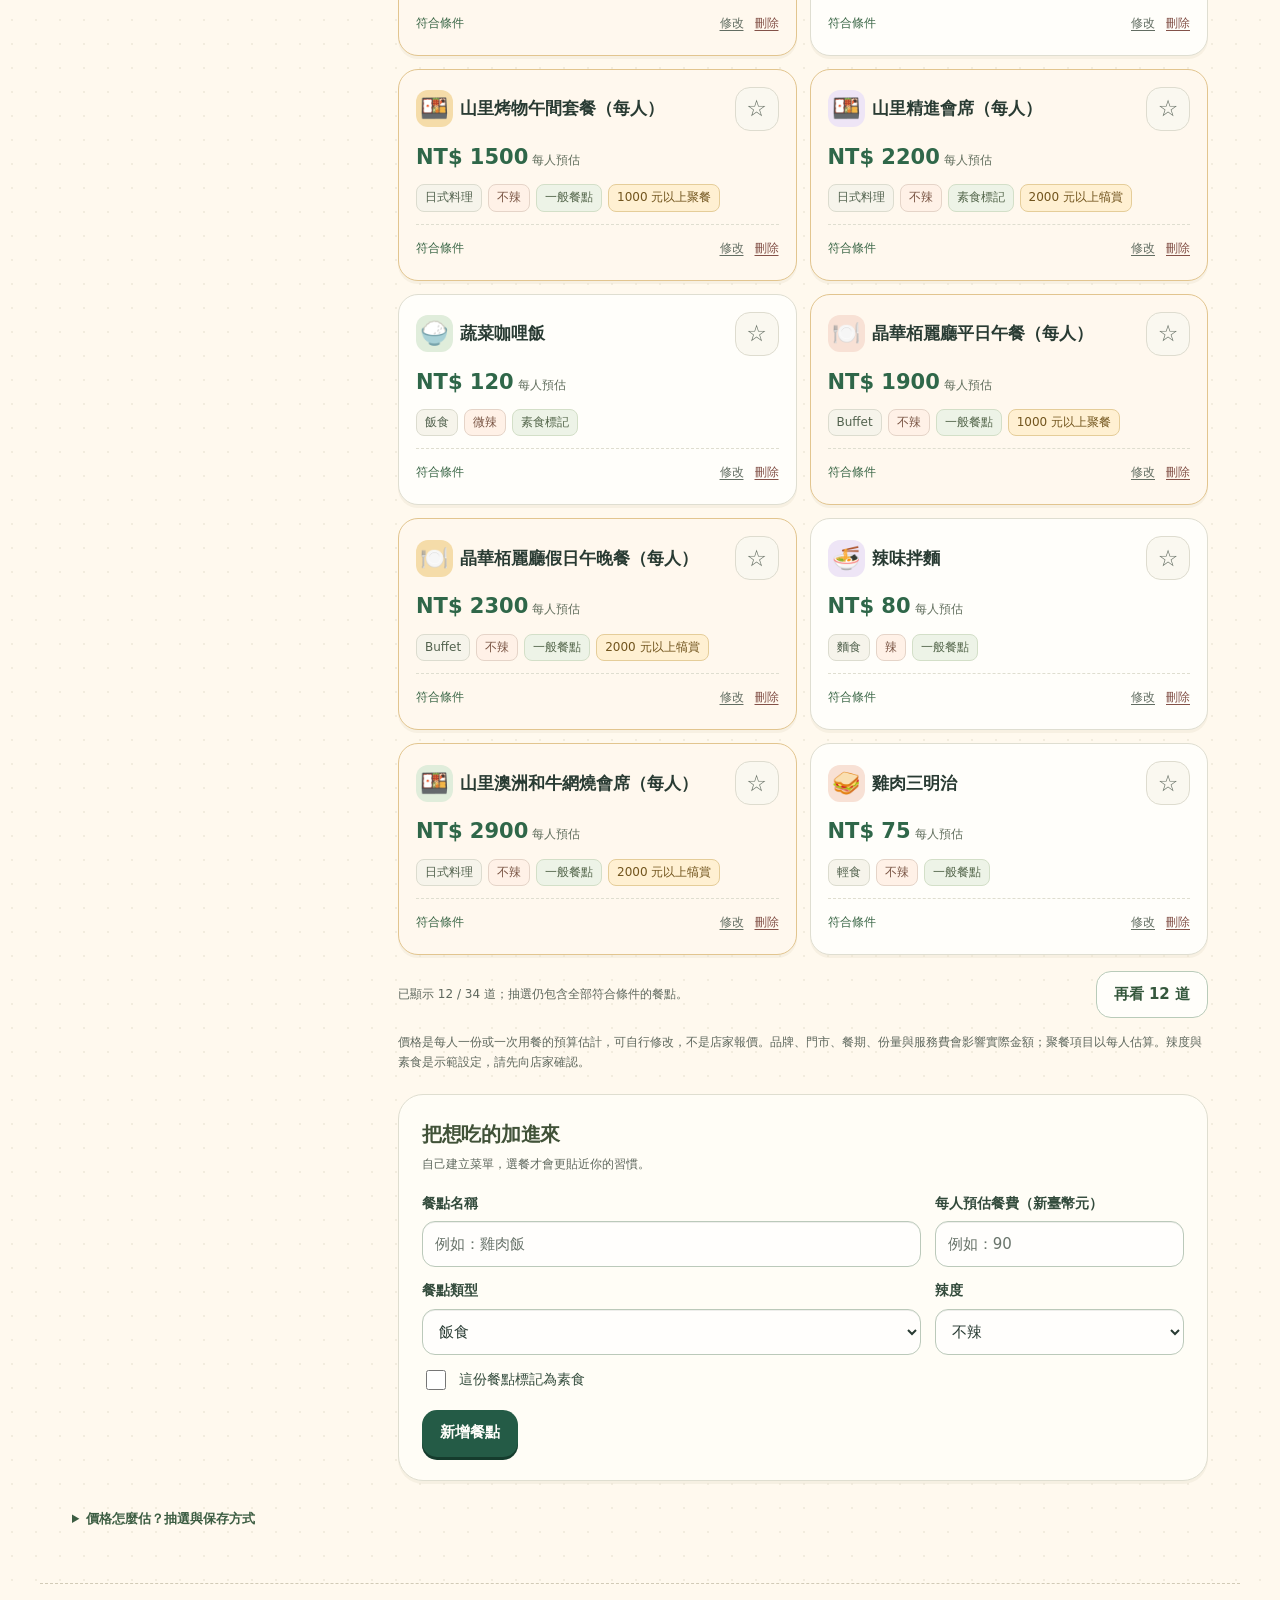
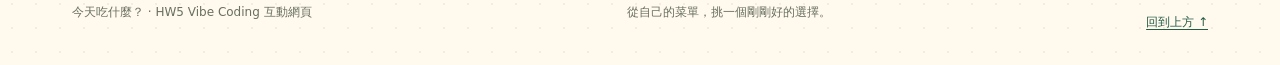
==== commit a484122a: "Add premium meals and make high-budget choices visible Expand the starting menu to 34 meals with six" ====
--- a/index.html
+++ b/index.html
@@ -396,20 +396,23 @@
     .budget-pick[aria-pressed=true]{background:#ece4f7;border-color:#bbaaCA;color:#614d73}
     .load-more-row{display:flex;justify-content:space-between;align-items:center;gap:10px;flex-wrap:wrap;margin:16px 0 0}
     .info a{color:var(--green);text-underline-offset:3px}
+    .menu-tools{display:flex;align-items:end;gap:18px;justify-content:space-between;margin:0 0 13px}.menu-tools>div{min-width:200px}.menu-tools label{font-size:12px;margin-bottom:4px}.menu-tools select{font-size:13px;min-height:40px;padding:8px 10px}.menu-tools .hint{max-width:350px;margin:0 0 4px}.premium-card{background:#fff8ee;border-color:#e2c58f}.premium-card .food-icon{background:#f5dca9}.price-tier{background:#fff0d2!important;color:#72551e!important;border-color:#e5cd99!important}
+    @media(max-width:480px){.menu-tools{align-items:stretch;flex-direction:column;gap:7px}.menu-tools>div{min-width:0}.menu-tools .hint{max-width:none}}
   </style>
 </head>
 <body>
 <header id="top"><div class="wrap top"><div class="brand"><svg viewBox="0 0 40 40" fill="none" aria-hidden="true"><path d="M7 20h26c-1 10-5 14-13 14S8 30 7 20Z" fill="#f6ce65" stroke="#285b43" stroke-width="2"/><path d="M6 20h28M14 13c-3-3 3-4 0-7m7 7c-3-3 3-4 0-7m7 7c-3-3 3-4 0-7" stroke="#285b43" stroke-width="2" stroke-linecap="round"/></svg>今天吃什麼？</div><span class="top-note">少一點猶豫，開始好好吃飯。</span></div></header>
 <main class="wrap">
   <section class="intro"><div class="hero-copy"><span class="eyebrow">今天的快樂，從一餐開始</span><h1>肚子餓了，<br>靈感還沒來？</h1><p>預算、口味你來選，今天吃什麼交給菜單。<br>把喜歡的留下，下次想吃就找得到。</p><div class="steps" aria-label="使用步驟"><span><b>1</b>選個心情</span><span><b>2</b>抽出一餐</span><span><b>3</b>收藏最愛</span></div></div><div class="hero-sticker" aria-hidden="true"><span class="sticker-note">開飯啦！</span><svg viewBox="0 0 220 180" fill="none"><ellipse cx="112" cy="161" rx="72" ry="9" fill="#d5e4d2"/><path d="M43 84h138c-5 48-30 67-69 67S48 132 43 84Z" fill="#fffdf6" stroke="#314638" stroke-width="4"/><ellipse cx="112" cy="84" rx="69" ry="19" fill="#f8cf62" stroke="#314638" stroke-width="4"/><path d="M64 79c12-25 72-25 94-2" stroke="#fffdf6" stroke-width="14" stroke-linecap="round"/><path d="M153 58 194 15m-29 49 40-42" stroke="#a7744e" stroke-width="6" stroke-linecap="round"/><circle cx="92" cy="117" r="4" fill="#314638"/><circle cx="133" cy="117" r="4" fill="#314638"/><ellipse cx="80" cy="127" rx="9" ry="5" fill="#f4b6b6"/><ellipse cx="145" cy="127" rx="9" ry="5" fill="#f4b6b6"/><path d="M105 126q8 9 16 0M78 48c-12-14 9-19-1-31m35 30c-12-14 9-19-1-31" stroke="#314638" stroke-width="3" stroke-linecap="round"/></svg><span class="sticker-star">✦</span><span class="sticker-heart">♡</span></div></section>
-  <nav class="quick-picks" aria-label="快速設定餐點條件"><p class="quick-label">這餐的心情 <span class="hint">一鍵重設條件，再按抽選。</span></p><div><button type="button" class="quick-pick" id="preset-budget" aria-pressed="false"><span aria-hidden="true">🪙</span> 百元內搞定</button><button type="button" class="quick-pick" id="preset-veggie" aria-pressed="false"><span aria-hidden="true">🥬</span> 清爽素食</button><button type="button" class="quick-pick" id="preset-spicy" aria-pressed="false"><span aria-hidden="true">🌶️</span> 今天想吃辣</button><a class="quick-pick" href="#form-title"><span aria-hidden="true">＋</span> 加一道我的菜</a></div></nav>
-  <p class="catalog-summary">28 份起始選擇 · 12 種分類 · 從早餐小吃到聚餐 Buffet</p>
+  <nav class="quick-picks" aria-label="快速設定餐點條件"><p class="quick-label">這餐的心情 <span class="hint">一鍵重設條件，再按抽選。</span></p><div><button type="button" class="quick-pick" id="preset-budget" aria-pressed="false"><span aria-hidden="true">🪙</span> 百元內搞定</button><button type="button" class="quick-pick" id="preset-veggie" aria-pressed="false"><span aria-hidden="true">🥬</span> 清爽素食</button><button type="button" class="quick-pick" id="preset-spicy" aria-pressed="false"><span aria-hidden="true">🌶️</span> 今天想吃辣</button><button type="button" class="quick-pick" data-occasion="premium" aria-pressed="false"><span aria-hidden="true">🍽️</span> 聚餐 1000–1999</button><button type="button" class="quick-pick" data-occasion="luxury" aria-pressed="false"><span aria-hidden="true">✨</span> 犒賞 2000–3000</button><a class="quick-pick" href="#form-title"><span aria-hidden="true">＋</span> 加一道我的菜</a></div></nav>
+  <p class="catalog-summary">34 份起始選擇 · 12 種分類 · 45–2900 元 · 7 份千元以上聚餐選擇</p>
   <p id="catalog-update" class="notice" role="status" hidden></p>
   <p id="storage-warning" class="notice" role="status" hidden></p>
   <div class="layout">
     <aside class="panel filters" aria-labelledby="filter-title">
       <h2 id="filter-title">這餐想怎麼吃？</h2>
-      <div class="field"><label for="budget">每人最高預算（新臺幣元）</label><input id="budget" type="number" min="0" max="3000" step="1" placeholder="留白代表不限" inputmode="numeric" aria-describedby="budget-help budget-error"><p class="hint" id="budget-help">每人預算上限，留白不限；不是最低消費。0 可用於自訂免費餐點，最高 3000 元。</p><div class="budget-picks" aria-label="快速選擇預算"><button type="button" data-budget="100" class="budget-pick" aria-pressed="false">100</button><button type="button" data-budget="300" class="budget-pick" aria-pressed="false">300</button><button type="button" data-budget="800" class="budget-pick" aria-pressed="false">800</button><button type="button" data-budget="1500" class="budget-pick" aria-pressed="false">1500</button><button type="button" data-budget="3000" class="budget-pick" aria-pressed="false">3000</button><button type="button" data-budget="" class="budget-pick" aria-pressed="false">不限</button></div><p id="budget-error" class="warning" role="status" hidden></p></div>
+      <div class="field"><label for="budget">每人最高預算（新臺幣元）</label><input id="budget" type="number" min="0" max="3000" step="1" placeholder="留白代表不限" inputmode="numeric" aria-describedby="budget-help budget-error"><p class="hint" id="budget-help">每人預算上限，留白不限。想找千元以上的聚餐，搭配下方「這餐的價位」；最高 3000 元。</p><div class="budget-picks" aria-label="快速選擇預算"><button type="button" data-budget="100" class="budget-pick" aria-pressed="false">100</button><button type="button" data-budget="300" class="budget-pick" aria-pressed="false">300</button><button type="button" data-budget="800" class="budget-pick" aria-pressed="false">800</button><button type="button" data-budget="1500" class="budget-pick" aria-pressed="false">1500</button><button type="button" data-budget="3000" class="budget-pick" aria-pressed="false">3000</button><button type="button" data-budget="" class="budget-pick" aria-pressed="false">不限</button></div><p id="budget-error" class="warning" role="status" hidden></p></div>
+      <div class="field"><label for="price-band">這餐的價位</label><select id="price-band" aria-describedby="price-band-help"><option value="all">所有價位</option><option value="everyday">日常餐 0–999 元</option><option value="premium">聚餐 1000–1999 元</option><option value="luxury">犒賞 2000–3000 元</option></select><p class="hint" id="price-band-help">價位區間與最高預算一起套用。</p></div>
       <div class="field"><label for="dish-search">找餐點或品牌</label><input id="dish-search" type="search" maxlength="40" placeholder="例如：牛肉麵、KFC、蝦餃" aria-describedby="search-help"><p class="hint" id="search-help">名稱關鍵字也會一起篩選抽選清單。</p></div>
       <div class="field"><label for="category">餐點類型</label><select id="category"><option value="all">都可以</option><option value="飯食">飯食</option><option value="麵食">麵食</option><option value="輕食">輕食</option><option value="其他">其他</option><option value="早餐">早餐</option><option value="台式小吃">台式小吃</option><option value="速食">速食</option><option value="港式點心">港式點心</option><option value="日式料理">日式料理</option><option value="火鍋">火鍋</option><option value="燒烤">燒烤</option><option value="Buffet">Buffet</option></select></div>
       <div class="field"><label for="spice">辣度偏好</label><select id="spice"><option value="all">都可以</option><option value="不辣">不辣</option><option value="微辣">微辣</option><option value="辣">辣</option></select></div>
@@ -425,6 +428,7 @@
       <div id="draw-announcement" class="sr-only" aria-live="polite" aria-atomic="true"></div>
       <section class="panel history-panel" aria-labelledby="history-title"><div class="toolbar"><h2 id="history-title">剛剛抽到的<span id="history-count"></span></h2><button type="button" class="textbtn" id="clear-history" disabled>清除紀錄</button></div><p class="hint">只保留最近 5 次，記錄當時的餐點與價格，不代表實際吃過。</p><ol class="history-list" id="history-list"></ol><p class="history-empty" id="history-empty">還沒抽過，第一道會是什麼呢？</p></section>
       <div class="toolbar"><h2 id="menu-title">候選菜單<span id="menu-count"></span></h2><div class="segments" aria-label="菜單顯示方式"><button id="show-candidates" type="button" aria-pressed="true">符合條件</button><button id="show-all" type="button" aria-pressed="false">全部菜單</button></div></div>
+      <div class="menu-tools"><div><label for="price-sort">菜單排列</label><select id="price-sort"><option value="recommended">各價位輪流展示</option><option value="price-asc">價格由低到高</option><option value="price-desc">價格由高到低</option></select></div><p id="view-help" class="hint"></p></div>
       <div id="cards" class="cards" aria-labelledby="menu-title"></div>
       <div class="load-more-row"><p id="display-status" class="hint" aria-live="polite"></p><button id="load-more" type="button" class="btn subtle" hidden>再看 12 道</button></div>
       <p class="sample-note">價格是每人一份或一次用餐的預算估計，可自行修改，不是店家報價。品牌、門市、餐期、份量與服務費會影響實際金額；聚餐項目以每人估算。辣度與素食是示範設定，請先向店家確認。</p>
@@ -439,7 +443,7 @@
       </section>
     </div>
   </div>
-  <details class="info"><summary>價格怎麼估？抽選與保存方式</summary><ul><li>起始菜單有 28 份選擇、12 種分類，示範預算為每人 45–2700 元。0–3000 是自訂價格與預算的輸入範圍，不表示菜單必須涵蓋每個金額。最高預算是上限，設定 3000 也會包含便宜餐點。</li><li>原始八份為虛構示範；新增餐點依常見品項與官方菜單價位帶設定預算，仍非即時店價。Buffet 與聚餐以每人估算，實際餐期、服務費、加點與外送價格需自行確認，估算不保證涵蓋所有費用。</li><li>預算、名稱關鍵字、餐點類型、辣度、素食與最愛條件會同時套用。一般模式從符合清單等機率抽一個，可重複；勾選不連續重複時，若有其他候選便先排除上一道，再等機率抽選。</li><li>三個心情按鈕會清除名稱搜尋並重新設定篩選條件，不會直接抽選。百元內設定預算 100 元；清爽素食設定不辣與素食；想吃辣設定辣度為辣。</li><li>菜單、最愛和最近 5 次抽選只儲存在這個瀏覽器的本機儲存空間，不會傳送到伺服器。清除紀錄也會忘記上一道；篩選與不重複開關不會保存。換瀏覽器、換網址或清除網站資料後不會共用。</li><li>素食與辣度是手動標記，不是店家認證；點餐前仍應確認實際內容。本工具不處理付款或訂餐。</li></ul><p>價位帶參考（2026-10-10 查閱）：<a href="https://www.mcdonalds.com/tw/zh-tw/newsroom/2026/20260519.html" target="_blank" rel="noopener noreferrer">麥當勞</a>、<a href="https://www.kfcclub.com.tw/" target="_blank" rel="noopener noreferrer">KFC</a>、<a href="https://www.tianji.com.tw/menu/" target="_blank" rel="noopener noreferrer">田季發爺</a>、<a href="https://www.eatogether.com.tw/index.php/zh-TW/price" target="_blank" rel="noopener noreferrer">饗食天堂</a>、<a href="https://www.fruitfulfood.com.tw/zh-TW/store/TaipeiStation" target="_blank" rel="noopener noreferrer">果然匯</a>。連結供確認品項與價格，不代表本網站與品牌合作。</p></details>
+  <details class="info"><summary>價格怎麼估？抽選與保存方式</summary><ul><li>起始菜單有 34 份選擇、12 種分類，每人預估 45–2900 元，其中 7 份為千元以上聚餐，4 份達 2000 元以上。最高預算是上限；想專看高價餐點，可以選擇「聚餐 1000–1999」或「犒賞 2000–3000」，再搭配預算上限。</li><li>原始八份為虛構示範；新增餐點依常見品項與官方菜單價位帶設定預算，仍非即時店價。新增六份高價餐的預算參考田季、晶華與大倉山里官方餐費，計入標示的 10% 服務費後向上取整。Buffet 與聚餐以每人估算，實際餐期、服務費、加點與外送價格需自行確認，估算不保證涵蓋所有費用。</li><li>預算、價位區間、名稱關鍵字、餐點類型、辣度、素食與最愛條件會同時套用。菜單排列只改變卡片的順序，不改變抽選機率。「全部菜單」保留名稱搜尋，暫不套用其他篩選，但抽選仍只從符合條件的餐點進行。一般模式從符合清單等機率抽一個，可重複；勾選不連續重複時，若有其他候選便先排除上一道，再等機率抽選。</li><li>三個心情按鈕會清除名稱搜尋並重新設定篩選條件，不會直接抽選。百元內設定預算 100 元；清爽素食設定不辣與素食；想吃辣設定辣度為辣。</li><li>菜單、最愛和最近 5 次抽選只儲存在這個瀏覽器的本機儲存空間，不會傳送到伺服器。清除紀錄也會忘記上一道；篩選與不重複開關不會保存。換瀏覽器、換網址或清除網站資料後不會共用。</li><li>素食與辣度是手動標記，不是店家認證；點餐前仍應確認實際內容。本工具不處理付款或訂餐。</li></ul><p>價位帶參考（2026-10-10 查閱）：<a href="https://www.mcdonalds.com/tw/zh-tw/newsroom/2026/20260519.html" target="_blank" rel="noopener noreferrer">麥當勞</a>、<a href="https://www.kfcclub.com.tw/" target="_blank" rel="noopener noreferrer">KFC</a>、<a href="https://www.tianji.com.tw/menu/" target="_blank" rel="noopener noreferrer">田季發爺</a>、<a href="https://www.eatogether.com.tw/index.php/zh-TW/price" target="_blank" rel="noopener noreferrer">饗食天堂</a>、<a href="https://www.fruitfulfood.com.tw/zh-TW/store/TaipeiStation" target="_blank" rel="noopener noreferrer">果然匯</a>、<a href="https://www.regenttaiwan.com/dining/brasserie/braorder2014_tw.pdf" target="_blank" rel="noopener noreferrer">晶華栢麗廳</a>、<a href="https://www.okurataipei.com.tw/download/118/" target="_blank" rel="noopener noreferrer">大倉山里</a>。連結供確認品項與價格，不代表本網站與品牌合作。</p></details>
 </main>
 <footer class="wrap footer"><span>今天吃什麼？ · HW5 Vibe Coding 互動網頁</span><span>從自己的菜單，挑一個剛剛好的選擇。</span><a class="back-top" href="#top">回到上方 ↑</a></footer>
 <script>
@@ -447,7 +451,7 @@
   'use strict';
   const KEY='hw5.today-menu.v1:'+location.pathname;
   const categories=["飯食", "麵食", "輕食", "其他", "早餐", "台式小吃", "速食", "港式點心", "日式料理", "火鍋", "燒烤", "Buffet"], spices=['不辣','微辣','辣'];
-  const CATALOG_REV=2;
+  const CATALOG_REV=3;
   const samples=[
     {id:'demo-1',name:'香菇雞肉飯',price:95,category:'飯食',spice:'不辣',vegetarian:false},
     {id:'demo-2',name:'番茄蛋麵',price:85,category:'麵食',spice:'不辣',vegetarian:true},
@@ -476,7 +480,13 @@
     {"id":"catalog-202610-55","name":"韓式 BBQ（每人）","price":700,"category":"燒烤","spice":"微辣","vegetarian":false},
     {"id":"catalog-202610-57","name":"和牛燒肉套餐（每人）","price":2700,"category":"燒烤","spice":"不辣","vegetarian":false},
     {"id":"catalog-202610-58","name":"自助 Buffet 平日午餐","price":900,"category":"Buffet","spice":"不辣","vegetarian":false},
-    {"id":"catalog-202610-63","name":"蔬食 Buffet 餐費預算","price":800,"category":"Buffet","spice":"不辣","vegetarian":true}
+    {"id":"catalog-202610-63","name":"蔬食 Buffet 餐費預算","price":800,"category":"Buffet","spice":"不辣","vegetarian":true},
+    {"id":"premium-202610-1","name":"田季發爺極品海陸燒肉（每人）","price":1100,"category":"燒烤","spice":"不辣","vegetarian":false},
+    {"id":"premium-202610-2","name":"山里烤物午間套餐（每人）","price":1500,"category":"日式料理","spice":"不辣","vegetarian":false},
+    {"id":"premium-202610-3","name":"晶華栢麗廳平日午餐（每人）","price":1900,"category":"Buffet","spice":"不辣","vegetarian":false},
+    {"id":"premium-202610-4","name":"山里精進會席（每人）","price":2200,"category":"日式料理","spice":"不辣","vegetarian":true},
+    {"id":"premium-202610-5","name":"晶華栢麗廳假日午晚餐（每人）","price":2300,"category":"Buffet","spice":"不辣","vegetarian":false},
+    {"id":"premium-202610-6","name":"山里澳洲和牛網燒會席（每人）","price":2900,"category":"日式料理","spice":"不辣","vegetarian":false}
   ];
   const $=id=>document.getElementById(id);
   let dishes=samples.map(d=>({...d})), favorites=new Set(), selected=null, editId=null, view='candidates', deleted=null, history=[], lastDrawId=null, displayLimit=12, catalogRev=CATALOG_REV;
@@ -488,7 +498,7 @@
       if(!Number.isInteger(data.catalogRev)||data.catalogRev<CATALOG_REV){
         const names=new Set(dishes.map(d=>d.name.trim().toLocaleLowerCase()));
         const ids=new Set(dishes.map(d=>d.id));let added=0;
-        for(const item of samples.slice(8)){if(!ids.has(item.id)&&!names.has(item.name.trim().toLocaleLowerCase())){dishes.push({...item});ids.add(item.id);names.add(item.name.toLocaleLowerCase());added++;}}
+        for(const item of samples.slice(Number.isInteger(data.catalogRev)&&data.catalogRev>=2?28:8)){if(!ids.has(item.id)&&!names.has(item.name.trim().toLocaleLowerCase())){dishes.push({...item});ids.add(item.id);names.add(item.name.toLocaleLowerCase());added++;}}
         if(added){$('catalog-update').textContent='已補入 '+added+' 份新餐點；你修改或新增的餐點、最愛和紀錄都保留。';$('catalog-update').hidden=false;}
         save();
       }else{catalogRev=data.catalogRev;}
@@ -496,7 +506,9 @@
   } catch(e){warnStorage('無法讀取先前資料，這次先使用示範菜單；新增與收藏仍可操作。');}
   function save(){try{localStorage.setItem(KEY,JSON.stringify({version:1,catalogRev,dishes,favorites:[...favorites],history}));}catch(e){warnStorage('此瀏覽器目前無法保存資料；本次仍可操作，但關閉或重新整理後可能遺失變更。');}}
   function budgetValue(){const input=$('budget');if(input.validity.badInput)return NaN;const v=input.value.trim();if(v==='')return null;const n=Number(v);return Number.isInteger(n)&&n>=0&&n<=3000?n:NaN;}
-  function eligible(){const b=budgetValue();if(Number.isNaN(b))return [];return dishes.filter(d=>(b===null||d.price<=b)&&($('category').value==='all'||d.category===$('category').value)&&($('spice').value==='all'||d.spice===$('spice').value)&&(!$('vegetarian').checked||d.vegetarian)&&(!$('favorite-only').checked||favorites.has(d.id))&&d.name.toLocaleLowerCase().includes($('dish-search').value.trim().toLocaleLowerCase()));}
+  function matchesPriceBand(d){const band=$('price-band').value;return band==='all'||(band==='everyday'&&d.price<1000)||(band==='premium'&&d.price>=1000&&d.price<2000)||(band==='luxury'&&d.price>=2000);}
+  function orderedMenu(list){const sort=$('price-sort').value;if(sort==='price-asc')return [...list].sort((a,b)=>a.price-b.price);if(sort==='price-desc')return [...list].sort((a,b)=>b.price-a.price);const groups=[list.filter(d=>d.price<1000),list.filter(d=>d.price>=1000&&d.price<2000),list.filter(d=>d.price>=2000)];const result=[];for(let i=0;i<Math.max(...groups.map(g=>g.length));i++)for(const group of groups)if(group[i])result.push(group[i]);return result;}
+  function eligible(){const b=budgetValue();if(Number.isNaN(b))return [];return dishes.filter(d=>(b===null||d.price<=b)&&matchesPriceBand(d)&&($('category').value==='all'||d.category===$('category').value)&&($('spice').value==='all'||d.spice===$('spice').value)&&(!$('vegetarian').checked||d.vegetarian)&&(!$('favorite-only').checked||favorites.has(d.id))&&d.name.toLocaleLowerCase().includes($('dish-search').value.trim().toLocaleLowerCase()));}
   function tag(text){const t=document.createElement('span');t.className='tag';t.textContent=text;return t;}
   function priceEl(d){const p=document.createElement('div');p.className='price';p.textContent='NT$ '+d.price;const unit=document.createElement('span');unit.textContent='每人預估';p.append(unit);return p;}
   function toggleFavorite(id,origin='card'){if(favorites.has(id))favorites.delete(id);else favorites.add(id);save();render();const card=[...$('cards').children].find(el=>el.dataset.dishId===id);if(origin==='result'&&!$('result-favorite').hidden)$('result-favorite').focus();else if(card)card.querySelector('.fav').focus();else $('favorite-only').focus();}
@@ -509,30 +521,31 @@
     const text=document.createElement('p');
     $('result-favorite').hidden=!selected;
     if(selected){selected=dishes.find(d=>d.id===selected.id);title.textContent=selected.name;content.append(title,priceEl(selected));const tags=document.createElement('div');tags.className='tagrow';tags.append(tag(selected.category),tag(selected.spice),tag(selected.vegetarian?'素食標記':'一般餐點'));content.append(tags);text.textContent='目前有 '+candidates.length+' 道符合條件；再抽一次有 '+drawPool().length+' 道可選。';$('draw').textContent='再幫我選一次 ↗';$('result-favorite').textContent=favorites.has(selected.id)?'取消最愛':'加入最愛';}
-    else{title.textContent=candidates.length?'讓菜單幫你決定。':'目前沒有符合的餐點';text.textContent=candidates.length?'準備好了嗎？按下按鈕，從符合條件的餐點中抽一個。':'可以清除搜尋、提高預算、放寬口味，或新增一份符合條件的餐點。';content.append(title);$('draw').textContent='幫我選一餐 ↗';}
+    else{title.textContent=candidates.length?'讓菜單幫你決定。':'目前沒有符合的餐點';text.textContent=candidates.length?'準備好了嗎？按下按鈕，從符合條件的餐點中抽一個。':'可以清除搜尋、提高預算、放寬價位或口味，或新增一份符合條件的餐點。';content.append(title);$('draw').textContent='幫我選一餐 ↗';}
     content.append(text);$('draw').disabled=candidates.length===0;$('result-panel').classList.toggle('chosen',!!selected);
     $('repeat-help').textContent=$('avoid-repeat').checked?(candidates.length===1?'只剩一道符合條件，仍可抽選同一道。':lastDrawId&&candidates.some(d=>d.id===lastDrawId)?'下一次會跳過上一道，從其他 '+drawPool().length+' 道抽選。':'下一次從符合條件的清單抽選，有其他候選時會跳過上一道。'):'有兩道以上符合時，跳過上一道；只有一道時仍可抽選。';
   }
   function render(){
     const candidates=eligible(), bad=Number.isNaN(budgetValue());
-    const defaults=$('category').value==='all'&&!$('favorite-only').checked&&$('dish-search').value.trim()==='';
+    const defaults=$('price-band').value==='all'&&$('category').value==='all'&&!$('favorite-only').checked&&$('dish-search').value.trim()==='';
     for(const button of document.querySelectorAll('[data-budget]'))button.setAttribute('aria-pressed',String(!bad&&String(budgetValue()??'')===button.dataset.budget));
     $('preset-budget').setAttribute('aria-pressed',String(defaults&&budgetValue()===100&&$('spice').value==='all'&&!$('vegetarian').checked));
     $('preset-veggie').setAttribute('aria-pressed',String(defaults&&budgetValue()===null&&$('spice').value==='不辣'&&$('vegetarian').checked));
     $('preset-spicy').setAttribute('aria-pressed',String(defaults&&budgetValue()===null&&$('spice').value==='辣'&&!$('vegetarian').checked));
+    for(const button of document.querySelectorAll('[data-occasion]'))button.setAttribute('aria-pressed',String($('price-band').value===button.dataset.occasion&&budgetValue()===3000&&$('category').value==='all'&&$('spice').value==='all'&&!$('vegetarian').checked&&!$('favorite-only').checked&&$('dish-search').value.trim()===''));
     $('budget-error').hidden=!bad;$('budget-error').textContent=bad?'請輸入 0–3000 的整數，或留白不限。':'';$('budget').setAttribute('aria-invalid',String(bad));
     $('candidate-status').textContent='符合條件 '+candidates.length+' / '+dishes.length+' 道 · 我的最愛 '+favorites.size+' 道';
     renderResult(candidates);renderHistory();
     $('show-candidates').setAttribute('aria-pressed',String(view==='candidates'));$('show-all').setAttribute('aria-pressed',String(view==='all'));
     $('menu-title').firstChild.textContent=view==='all'?'全部菜單':'候選菜單';
-    const query=$('dish-search').value.trim().toLocaleLowerCase();const visible=view==='all'?dishes.filter(d=>d.name.toLocaleLowerCase().includes(query)):candidates;$('menu-count').textContent=visible.length+' 道';const container=$('cards');container.replaceChildren();
+    const query=$('dish-search').value.trim().toLocaleLowerCase();const visible=orderedMenu(view==='all'?dishes.filter(d=>d.name.toLocaleLowerCase().includes(query)):candidates);$('view-help').textContent=view==='all'?'全部菜單保留名稱搜尋，暫不套用預算與其他篩選；抽選仍依條件進行。':(bad?'預算輸入需修正':budgetValue()===null?'預算不限':'每人最高 '+budgetValue()+' 元')+' · '+({all:'所有價位',everyday:'日常 0–999 元',premium:'聚餐 1000–1999 元',luxury:'犒賞 2000–3000 元'}[$('price-band').value])+'。排列只改變顯示順序。';$('menu-count').textContent=visible.length+' 道';const container=$('cards');container.replaceChildren();
     if(!visible.length){const empty=document.createElement('div');empty.className='empty';empty.textContent=dishes.length?(query?'沒有符合的搜尋結果。請清除搜尋或更換關鍵字，再調整其他條件。':'沒有符合條件的餐點。調整左側條件，或切到「全部菜單」查看。'):'菜單還是空的，先新增一份餐點吧。';container.append(empty);}
     $('display-status').textContent='已顯示 '+Math.min(displayLimit,visible.length)+' / '+visible.length+' 道；抽選仍包含全部符合條件的餐點。';$('load-more').hidden=visible.length<=displayLimit;
     for(const d of visible.slice(0,displayLimit)){
-      const card=document.createElement('article');card.className='card';card.dataset.dishId=d.id;
+      const card=document.createElement('article');card.className='card'+(d.price>=1000?' premium-card':'');card.dataset.dishId=d.id;
       const head=document.createElement('div');head.className='card-head';const title=document.createElement('h3');const icon=document.createElement('span');icon.className='food-icon';icon.setAttribute('aria-hidden','true');icon.textContent={'飯食':'🍚','麵食':'🍜','輕食':'🥪','其他':'🥟','早餐':'🍳','台式小吃':'🥢','速食':'🍔','港式點心':'🥟','日式料理':'🍱','火鍋':'🍲','燒烤':'🔥','Buffet':'🍽️'}[d.category];title.append(icon,document.createTextNode(d.name));
       const fav=document.createElement('button');fav.className='fav';fav.type='button';fav.textContent=favorites.has(d.id)?'★':'☆';fav.setAttribute('aria-label',(favorites.has(d.id)?'取消最愛：':'加入最愛：')+d.name);fav.setAttribute('aria-pressed',String(favorites.has(d.id)));fav.addEventListener('click',()=>toggleFavorite(d.id));head.append(title,fav);
-      const tags=document.createElement('div');tags.className='tagrow';tags.append(tag(d.category),tag(d.spice),tag(d.vegetarian?'素食標記':'一般餐點'));
+      const tags=document.createElement('div');tags.className='tagrow';tags.append(tag(d.category),tag(d.spice),tag(d.vegetarian?'素食標記':'一般餐點'));if(d.price>=1000){const tier=tag(d.price>=2000?'2000 元以上犒賞':'1000 元以上聚餐');tier.className+=' price-tier';tags.append(tier);}
       const foot=document.createElement('div');foot.className='card-footer';const isMatch=candidates.some(x=>x.id===d.id);const match=document.createElement('span');match.className='match'+(isMatch?'':' nomatch');match.textContent=isMatch?'符合條件':'目前條件不符';
       const actions=document.createElement('div');actions.className='editdelete';for(const [label,fn] of [['修改',()=>startEdit(d.id)],['刪除',()=>removeDish(d.id)]]){const b=document.createElement('button');b.type='button';b.textContent=label;b.setAttribute('aria-label',label+'：'+d.name);b.addEventListener('click',fn);actions.append(b);}foot.append(match,actions);card.append(head,priceEl(d),tags,foot);container.append(card);
     }
@@ -550,11 +563,13 @@
     if(editId)dishes[dishes.findIndex(x=>x.id===editId)]=d;else dishes.push(d);const changed=!!editId;resetForm();save();render();msg.className='';msg.textContent=(changed?'已修改':'已新增')+'「'+name+'」'+(eligible().some(x=>x.id===d.id)?'，可以參加抽選。':($('dish-search').value.trim()&&!d.name.toLocaleLowerCase().includes($('dish-search').value.trim().toLocaleLowerCase())?'；目前搜尋不符，請清除搜尋，再到「全部菜單」查看。':'；目前篩選不符，可到「全部菜單」查看。'));
   });
   $('cancel-edit').addEventListener('click',()=>{resetForm();$('form-message').textContent='已取消修改。';$('dish-name').focus();});
-  for(const id of ['budget','dish-search','category','spice','vegetarian','favorite-only','avoid-repeat'])$(id).addEventListener(['budget','dish-search'].includes(id)?'input':'change',()=>{displayLimit=12;render();});
-  function resetFilters(){displayLimit=12;$('dish-search').value='';$('budget').value='';$('category').value='all';$('spice').value='all';$('vegetarian').checked=false;$('favorite-only').checked=false;}
+  for(const id of ['budget','dish-search','price-band','category','spice','vegetarian','favorite-only','avoid-repeat'])$(id).addEventListener(['budget','dish-search'].includes(id)?'input':'change',()=>{displayLimit=12;render();});
+  function resetFilters(){displayLimit=12;$('price-band').value='all';$('price-sort').value='recommended';$('dish-search').value='';$('budget').value='';$('category').value='all';$('spice').value='all';$('vegetarian').checked=false;$('favorite-only').checked=false;}
   $('reset-filters').addEventListener('click',()=>{resetFilters();render();});
   for(const kind of ['budget','veggie','spicy'])$('preset-'+kind).addEventListener('click',()=>{resetFilters();if(kind==='budget')$('budget').value='100';if(kind==='veggie'){$('vegetarian').checked=true;$('spice').value='不辣';}if(kind==='spicy')$('spice').value='辣';render();});
   for(const button of document.querySelectorAll('[data-budget]'))button.addEventListener('click',()=>{$('budget').value=button.dataset.budget;displayLimit=12;render();});
+  for(const button of document.querySelectorAll('[data-occasion]'))button.addEventListener('click',()=>{resetFilters();$('budget').value='3000';$('price-band').value=button.dataset.occasion;view='candidates';render();$('menu-title').scrollIntoView({behavior:'smooth',block:'start'});});
+  $('price-sort').addEventListener('change',()=>{displayLimit=12;render();});
   $('load-more').addEventListener('click',()=>{displayLimit+=12;render();if($('load-more').hidden)$('show-all').focus();});
   $('show-all').addEventListener('click',()=>{view='all';displayLimit=12;render();});$('show-candidates').addEventListener('click',()=>{view='candidates';displayLimit=12;render();});
   $('draw').addEventListener('click',()=>{const options=drawPool();if(!options.length){selected=null;render();return;}selected=options[Math.floor(Math.random()*options.length)];lastDrawId=selected.id;history.unshift({id:selected.id,name:selected.name,price:selected.price});history=history.slice(0,5);save();render();$('draw-announcement').textContent='抽到 '+selected.name+'，預估 '+selected.price+' 元。';$('result-panel').classList.remove('flash');void $('result-panel').offsetWidth;$('result-panel').classList.add('flash');});
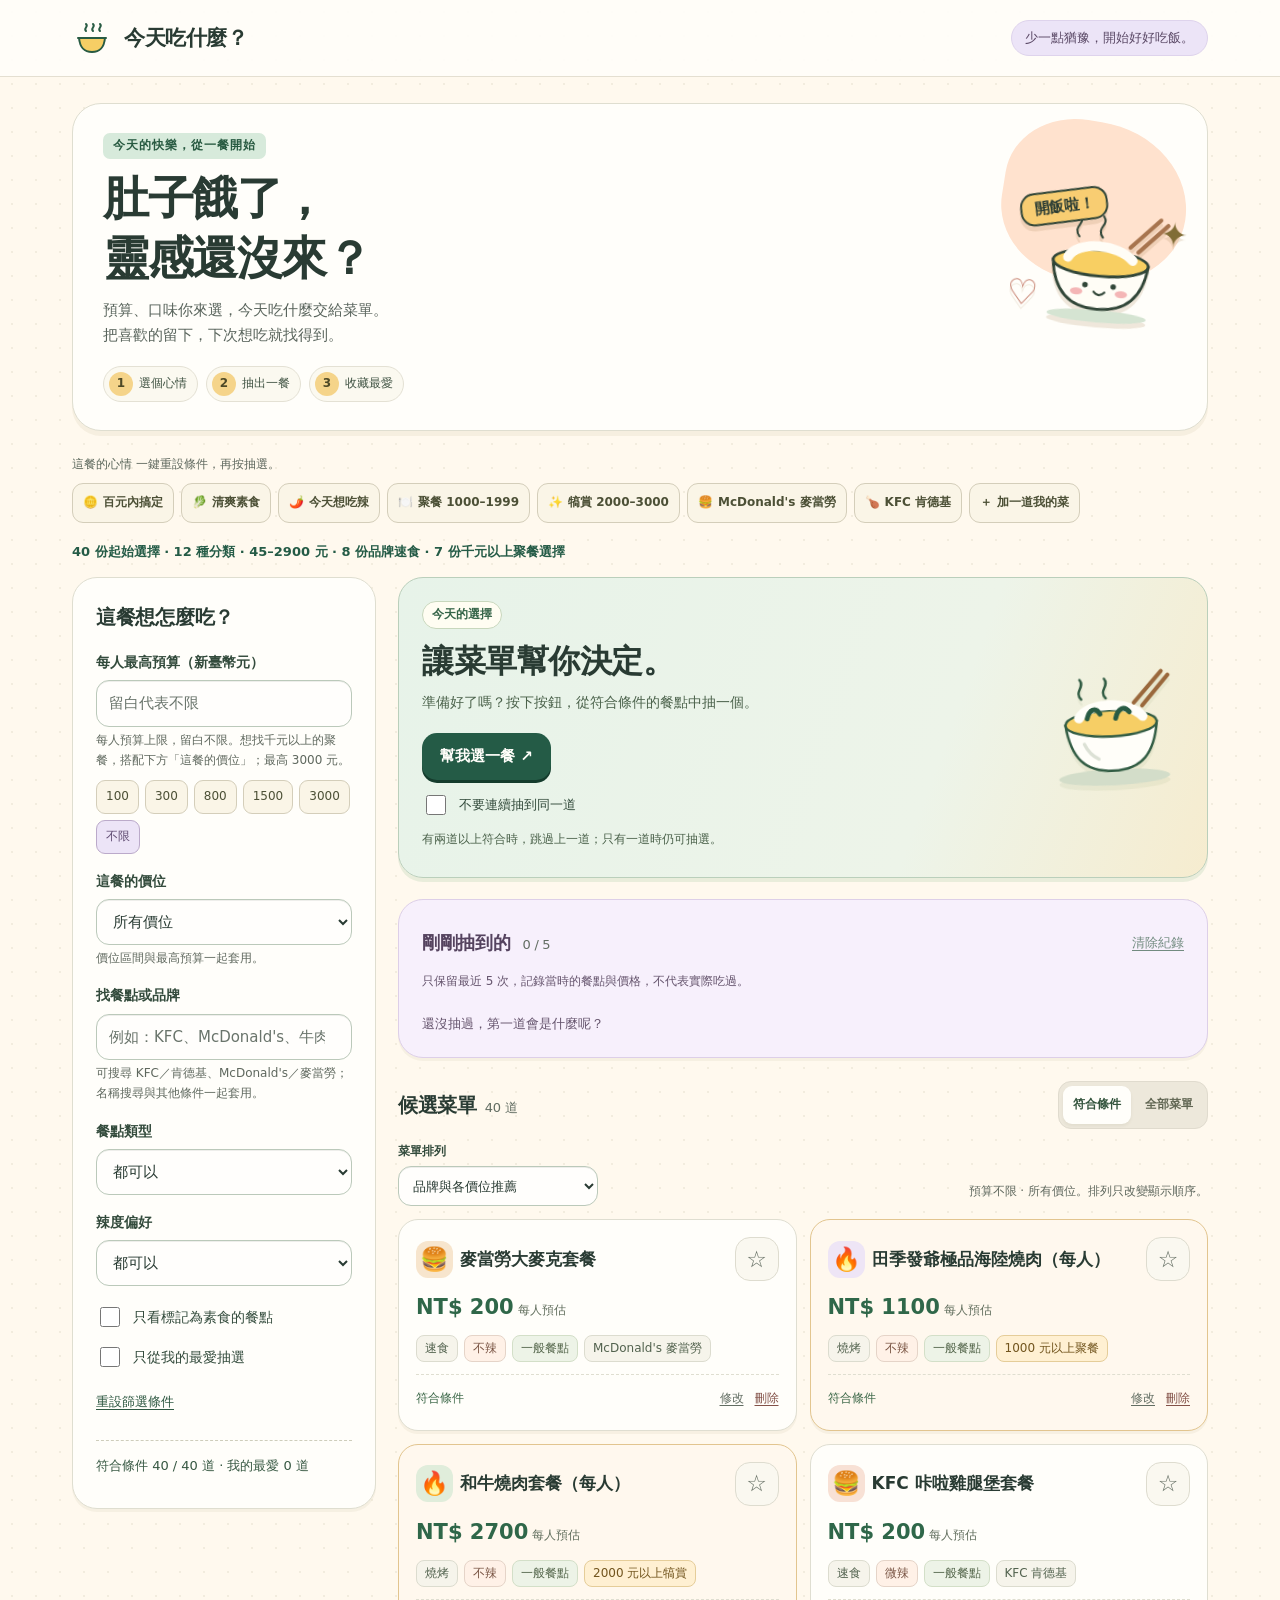
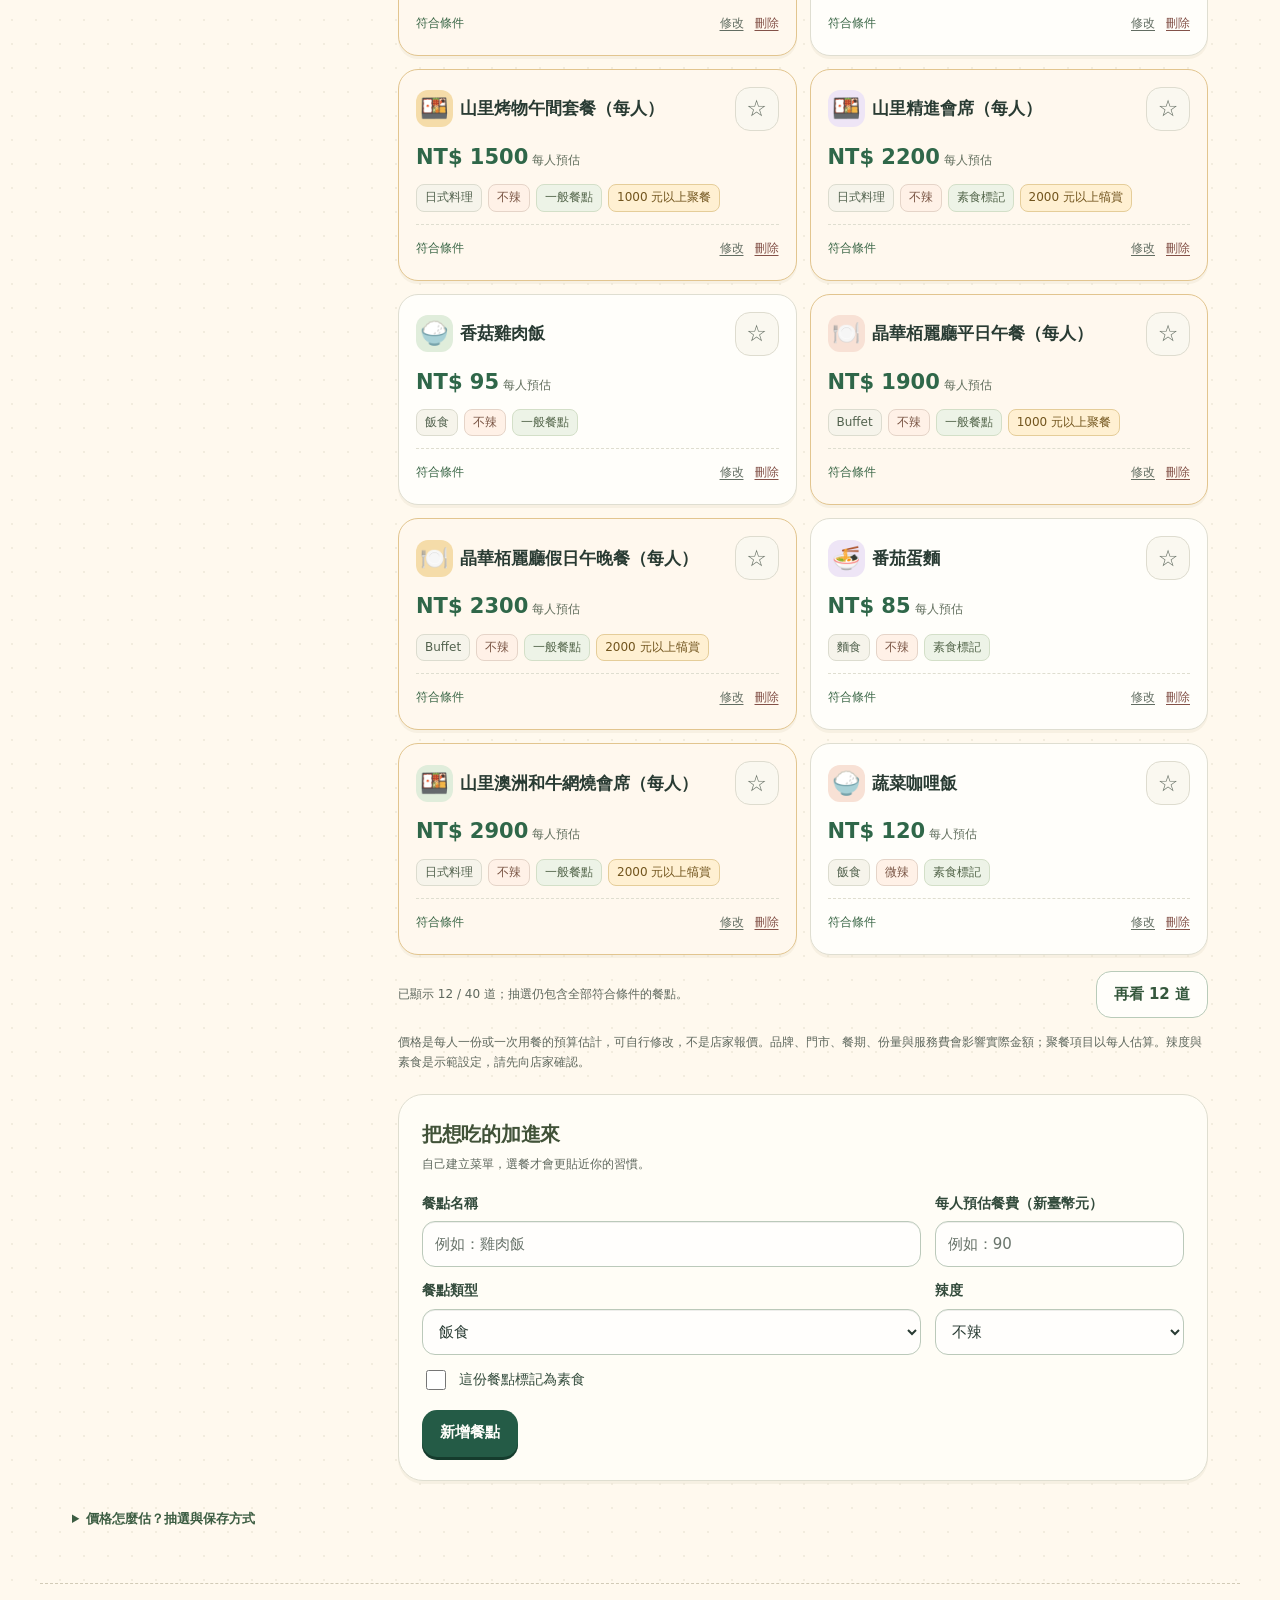
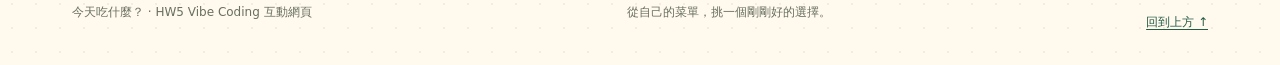
==== commit 5c04834d: "Expand KFC and McDonald’s meal choices Add six fast-food combos for 40 starting meals, with four KFC" ====
--- a/index.html
+++ b/index.html
@@ -404,8 +404,8 @@
 <header id="top"><div class="wrap top"><div class="brand"><svg viewBox="0 0 40 40" fill="none" aria-hidden="true"><path d="M7 20h26c-1 10-5 14-13 14S8 30 7 20Z" fill="#f6ce65" stroke="#285b43" stroke-width="2"/><path d="M6 20h28M14 13c-3-3 3-4 0-7m7 7c-3-3 3-4 0-7m7 7c-3-3 3-4 0-7" stroke="#285b43" stroke-width="2" stroke-linecap="round"/></svg>今天吃什麼？</div><span class="top-note">少一點猶豫，開始好好吃飯。</span></div></header>
 <main class="wrap">
   <section class="intro"><div class="hero-copy"><span class="eyebrow">今天的快樂，從一餐開始</span><h1>肚子餓了，<br>靈感還沒來？</h1><p>預算、口味你來選，今天吃什麼交給菜單。<br>把喜歡的留下，下次想吃就找得到。</p><div class="steps" aria-label="使用步驟"><span><b>1</b>選個心情</span><span><b>2</b>抽出一餐</span><span><b>3</b>收藏最愛</span></div></div><div class="hero-sticker" aria-hidden="true"><span class="sticker-note">開飯啦！</span><svg viewBox="0 0 220 180" fill="none"><ellipse cx="112" cy="161" rx="72" ry="9" fill="#d5e4d2"/><path d="M43 84h138c-5 48-30 67-69 67S48 132 43 84Z" fill="#fffdf6" stroke="#314638" stroke-width="4"/><ellipse cx="112" cy="84" rx="69" ry="19" fill="#f8cf62" stroke="#314638" stroke-width="4"/><path d="M64 79c12-25 72-25 94-2" stroke="#fffdf6" stroke-width="14" stroke-linecap="round"/><path d="M153 58 194 15m-29 49 40-42" stroke="#a7744e" stroke-width="6" stroke-linecap="round"/><circle cx="92" cy="117" r="4" fill="#314638"/><circle cx="133" cy="117" r="4" fill="#314638"/><ellipse cx="80" cy="127" rx="9" ry="5" fill="#f4b6b6"/><ellipse cx="145" cy="127" rx="9" ry="5" fill="#f4b6b6"/><path d="M105 126q8 9 16 0M78 48c-12-14 9-19-1-31m35 30c-12-14 9-19-1-31" stroke="#314638" stroke-width="3" stroke-linecap="round"/></svg><span class="sticker-star">✦</span><span class="sticker-heart">♡</span></div></section>
-  <nav class="quick-picks" aria-label="快速設定餐點條件"><p class="quick-label">這餐的心情 <span class="hint">一鍵重設條件，再按抽選。</span></p><div><button type="button" class="quick-pick" id="preset-budget" aria-pressed="false"><span aria-hidden="true">🪙</span> 百元內搞定</button><button type="button" class="quick-pick" id="preset-veggie" aria-pressed="false"><span aria-hidden="true">🥬</span> 清爽素食</button><button type="button" class="quick-pick" id="preset-spicy" aria-pressed="false"><span aria-hidden="true">🌶️</span> 今天想吃辣</button><button type="button" class="quick-pick" data-occasion="premium" aria-pressed="false"><span aria-hidden="true">🍽️</span> 聚餐 1000–1999</button><button type="button" class="quick-pick" data-occasion="luxury" aria-pressed="false"><span aria-hidden="true">✨</span> 犒賞 2000–3000</button><a class="quick-pick" href="#form-title"><span aria-hidden="true">＋</span> 加一道我的菜</a></div></nav>
-  <p class="catalog-summary">34 份起始選擇 · 12 種分類 · 45–2900 元 · 7 份千元以上聚餐選擇</p>
+  <nav class="quick-picks" aria-label="快速設定餐點條件"><p class="quick-label">這餐的心情 <span class="hint">一鍵重設條件，再按抽選。</span></p><div><button type="button" class="quick-pick" id="preset-budget" aria-pressed="false"><span aria-hidden="true">🪙</span> 百元內搞定</button><button type="button" class="quick-pick" id="preset-veggie" aria-pressed="false"><span aria-hidden="true">🥬</span> 清爽素食</button><button type="button" class="quick-pick" id="preset-spicy" aria-pressed="false"><span aria-hidden="true">🌶️</span> 今天想吃辣</button><button type="button" class="quick-pick" data-occasion="premium" aria-pressed="false"><span aria-hidden="true">🍽️</span> 聚餐 1000–1999</button><button type="button" class="quick-pick" data-occasion="luxury" aria-pressed="false"><span aria-hidden="true">✨</span> 犒賞 2000–3000</button><button type="button" class="quick-pick" data-brand="mcdonalds" aria-pressed="false"><span aria-hidden="true">🍔</span> McDonald's 麥當勞</button><button type="button" class="quick-pick" data-brand="kfc" aria-pressed="false"><span aria-hidden="true">🍗</span> KFC 肯德基</button><a class="quick-pick" href="#form-title"><span aria-hidden="true">＋</span> 加一道我的菜</a></div></nav>
+  <p class="catalog-summary">40 份起始選擇 · 12 種分類 · 45–2900 元 · 8 份品牌速食 · 7 份千元以上聚餐選擇</p>
   <p id="catalog-update" class="notice" role="status" hidden></p>
   <p id="storage-warning" class="notice" role="status" hidden></p>
   <div class="layout">
@@ -413,7 +413,7 @@
       <h2 id="filter-title">這餐想怎麼吃？</h2>
       <div class="field"><label for="budget">每人最高預算（新臺幣元）</label><input id="budget" type="number" min="0" max="3000" step="1" placeholder="留白代表不限" inputmode="numeric" aria-describedby="budget-help budget-error"><p class="hint" id="budget-help">每人預算上限，留白不限。想找千元以上的聚餐，搭配下方「這餐的價位」；最高 3000 元。</p><div class="budget-picks" aria-label="快速選擇預算"><button type="button" data-budget="100" class="budget-pick" aria-pressed="false">100</button><button type="button" data-budget="300" class="budget-pick" aria-pressed="false">300</button><button type="button" data-budget="800" class="budget-pick" aria-pressed="false">800</button><button type="button" data-budget="1500" class="budget-pick" aria-pressed="false">1500</button><button type="button" data-budget="3000" class="budget-pick" aria-pressed="false">3000</button><button type="button" data-budget="" class="budget-pick" aria-pressed="false">不限</button></div><p id="budget-error" class="warning" role="status" hidden></p></div>
       <div class="field"><label for="price-band">這餐的價位</label><select id="price-band" aria-describedby="price-band-help"><option value="all">所有價位</option><option value="everyday">日常餐 0–999 元</option><option value="premium">聚餐 1000–1999 元</option><option value="luxury">犒賞 2000–3000 元</option></select><p class="hint" id="price-band-help">價位區間與最高預算一起套用。</p></div>
-      <div class="field"><label for="dish-search">找餐點或品牌</label><input id="dish-search" type="search" maxlength="40" placeholder="例如：牛肉麵、KFC、蝦餃" aria-describedby="search-help"><p class="hint" id="search-help">名稱關鍵字也會一起篩選抽選清單。</p></div>
+      <div class="field"><label for="dish-search">找餐點或品牌</label><input id="dish-search" type="search" maxlength="40" placeholder="例如：KFC、McDonald's、牛肉麵" aria-describedby="search-help"><p class="hint" id="search-help">可搜尋 KFC／肯德基、McDonald's／麥當勞；名稱搜尋與其他條件一起套用。</p></div>
       <div class="field"><label for="category">餐點類型</label><select id="category"><option value="all">都可以</option><option value="飯食">飯食</option><option value="麵食">麵食</option><option value="輕食">輕食</option><option value="其他">其他</option><option value="早餐">早餐</option><option value="台式小吃">台式小吃</option><option value="速食">速食</option><option value="港式點心">港式點心</option><option value="日式料理">日式料理</option><option value="火鍋">火鍋</option><option value="燒烤">燒烤</option><option value="Buffet">Buffet</option></select></div>
       <div class="field"><label for="spice">辣度偏好</label><select id="spice"><option value="all">都可以</option><option value="不辣">不辣</option><option value="微辣">微辣</option><option value="辣">辣</option></select></div>
       <div class="checks"><label class="check"><input id="vegetarian" type="checkbox">只看標記為素食的餐點</label><label class="check"><input id="favorite-only" type="checkbox">只從我的最愛抽選</label></div>
@@ -428,7 +428,7 @@
       <div id="draw-announcement" class="sr-only" aria-live="polite" aria-atomic="true"></div>
       <section class="panel history-panel" aria-labelledby="history-title"><div class="toolbar"><h2 id="history-title">剛剛抽到的<span id="history-count"></span></h2><button type="button" class="textbtn" id="clear-history" disabled>清除紀錄</button></div><p class="hint">只保留最近 5 次，記錄當時的餐點與價格，不代表實際吃過。</p><ol class="history-list" id="history-list"></ol><p class="history-empty" id="history-empty">還沒抽過，第一道會是什麼呢？</p></section>
       <div class="toolbar"><h2 id="menu-title">候選菜單<span id="menu-count"></span></h2><div class="segments" aria-label="菜單顯示方式"><button id="show-candidates" type="button" aria-pressed="true">符合條件</button><button id="show-all" type="button" aria-pressed="false">全部菜單</button></div></div>
-      <div class="menu-tools"><div><label for="price-sort">菜單排列</label><select id="price-sort"><option value="recommended">各價位輪流展示</option><option value="price-asc">價格由低到高</option><option value="price-desc">價格由高到低</option></select></div><p id="view-help" class="hint"></p></div>
+      <div class="menu-tools"><div><label for="price-sort">菜單排列</label><select id="price-sort"><option value="recommended">品牌與各價位推薦</option><option value="price-asc">價格由低到高</option><option value="price-desc">價格由高到低</option></select></div><p id="view-help" class="hint"></p></div>
       <div id="cards" class="cards" aria-labelledby="menu-title"></div>
       <div class="load-more-row"><p id="display-status" class="hint" aria-live="polite"></p><button id="load-more" type="button" class="btn subtle" hidden>再看 12 道</button></div>
       <p class="sample-note">價格是每人一份或一次用餐的預算估計，可自行修改，不是店家報價。品牌、門市、餐期、份量與服務費會影響實際金額；聚餐項目以每人估算。辣度與素食是示範設定，請先向店家確認。</p>
@@ -443,7 +443,7 @@
       </section>
     </div>
   </div>
-  <details class="info"><summary>價格怎麼估？抽選與保存方式</summary><ul><li>起始菜單有 34 份選擇、12 種分類，每人預估 45–2900 元，其中 7 份為千元以上聚餐，4 份達 2000 元以上。最高預算是上限；想專看高價餐點，可以選擇「聚餐 1000–1999」或「犒賞 2000–3000」，再搭配預算上限。</li><li>原始八份為虛構示範；新增餐點依常見品項與官方菜單價位帶設定預算，仍非即時店價。新增六份高價餐的預算參考田季、晶華與大倉山里官方餐費，計入標示的 10% 服務費後向上取整。Buffet 與聚餐以每人估算，實際餐期、服務費、加點與外送價格需自行確認，估算不保證涵蓋所有費用。</li><li>預算、價位區間、名稱關鍵字、餐點類型、辣度、素食與最愛條件會同時套用。菜單排列只改變卡片的順序，不改變抽選機率。「全部菜單」保留名稱搜尋，暫不套用其他篩選，但抽選仍只從符合條件的餐點進行。一般模式從符合清單等機率抽一個，可重複；勾選不連續重複時，若有其他候選便先排除上一道，再等機率抽選。</li><li>三個心情按鈕會清除名稱搜尋並重新設定篩選條件，不會直接抽選。百元內設定預算 100 元；清爽素食設定不辣與素食；想吃辣設定辣度為辣。</li><li>菜單、最愛和最近 5 次抽選只儲存在這個瀏覽器的本機儲存空間，不會傳送到伺服器。清除紀錄也會忘記上一道；篩選與不重複開關不會保存。換瀏覽器、換網址或清除網站資料後不會共用。</li><li>素食與辣度是手動標記，不是店家認證；點餐前仍應確認實際內容。本工具不處理付款或訂餐。</li></ul><p>價位帶參考（2026-10-10 查閱）：<a href="https://www.mcdonalds.com/tw/zh-tw/newsroom/2026/20260519.html" target="_blank" rel="noopener noreferrer">麥當勞</a>、<a href="https://www.kfcclub.com.tw/" target="_blank" rel="noopener noreferrer">KFC</a>、<a href="https://www.tianji.com.tw/menu/" target="_blank" rel="noopener noreferrer">田季發爺</a>、<a href="https://www.eatogether.com.tw/index.php/zh-TW/price" target="_blank" rel="noopener noreferrer">饗食天堂</a>、<a href="https://www.fruitfulfood.com.tw/zh-TW/store/TaipeiStation" target="_blank" rel="noopener noreferrer">果然匯</a>、<a href="https://www.regenttaiwan.com/dining/brasserie/braorder2014_tw.pdf" target="_blank" rel="noopener noreferrer">晶華栢麗廳</a>、<a href="https://www.okurataipei.com.tw/download/118/" target="_blank" rel="noopener noreferrer">大倉山里</a>。連結供確認品項與價格，不代表本網站與品牌合作。</p></details>
+  <details class="info"><summary>價格怎麼估？抽選與保存方式</summary><ul><li>起始菜單有 40 份選擇、12 種分類，每人預估 45–2900 元，其中 7 份為千元以上聚餐，4 份達 2000 元以上。最高預算是上限；想專看高價餐點，可以選擇「聚餐 1000–1999」或「犒賞 2000–3000」，再搭配預算上限。</li><li>起始菜單包含四份 KFC、四份 McDonald's 餐點，可用品牌按鈕直接查看。新增六份速食餐參考品牌官方套餐價格，向上取整作為每人預算；不是即時報價。原始八份為虛構示範；新增餐點依常見品項與官方菜單價位帶設定預算，仍非即時店價。新增六份高價餐的預算參考田季、晶華與大倉山里官方餐費，計入標示的 10% 服務費後向上取整。Buffet 與聚餐以每人估算，實際餐期、服務費、加點與外送價格需自行確認，估算不保證涵蓋所有費用。</li><li>預算、價位區間、名稱關鍵字、餐點類型、辣度、素食與最愛條件會同時套用。菜單排列只改變卡片的順序，不改變抽選機率。「全部菜單」保留名稱搜尋，暫不套用其他篩選，但抽選仍只從符合條件的餐點進行。一般模式從符合清單等機率抽一個，可重複；勾選不連續重複時，若有其他候選便先排除上一道，再等機率抽選。</li><li>KFC 與 McDonald's 按鈕會清除其他篩選並顯示該品牌四份餐點；品牌與各價位推薦優先展示兩個品牌，再輪流展示日常、千元與兩千元以上餐點。三個心情按鈕會清除名稱搜尋並重新設定篩選條件，不會直接抽選。百元內設定預算 100 元；清爽素食設定不辣與素食；想吃辣設定辣度為辣。</li><li>菜單、最愛和最近 5 次抽選只儲存在這個瀏覽器的本機儲存空間，不會傳送到伺服器。清除紀錄也會忘記上一道；篩選與不重複開關不會保存。換瀏覽器、換網址或清除網站資料後不會共用。</li><li>素食與辣度是手動標記，不是店家認證；點餐前仍應確認實際內容。本工具不處理付款或訂餐。</li></ul><p>價位帶參考（2026-10-10 查閱）：<a href="https://www.mcdonalds.com/tw/zh-tw/newsroom/2026/20260519.html" target="_blank" rel="noopener noreferrer">麥當勞</a>、<a href="https://im1.kfcclub.com.tw/menu?menuId=184" target="_blank" rel="noopener noreferrer">KFC</a>、<a href="https://www.tianji.com.tw/menu/" target="_blank" rel="noopener noreferrer">田季發爺</a>、<a href="https://www.eatogether.com.tw/index.php/zh-TW/price" target="_blank" rel="noopener noreferrer">饗食天堂</a>、<a href="https://www.fruitfulfood.com.tw/zh-TW/store/TaipeiStation" target="_blank" rel="noopener noreferrer">果然匯</a>、<a href="https://www.regenttaiwan.com/dining/brasserie/braorder2014_tw.pdf" target="_blank" rel="noopener noreferrer">晶華栢麗廳</a>、<a href="https://www.okurataipei.com.tw/download/118/" target="_blank" rel="noopener noreferrer">大倉山里</a>。連結供確認品項與價格，不代表本網站與品牌合作。</p></details>
 </main>
 <footer class="wrap footer"><span>今天吃什麼？ · HW5 Vibe Coding 互動網頁</span><span>從自己的菜單，挑一個剛剛好的選擇。</span><a class="back-top" href="#top">回到上方 ↑</a></footer>
 <script>
@@ -451,7 +451,7 @@
   'use strict';
   const KEY='hw5.today-menu.v1:'+location.pathname;
   const categories=["飯食", "麵食", "輕食", "其他", "早餐", "台式小吃", "速食", "港式點心", "日式料理", "火鍋", "燒烤", "Buffet"], spices=['不辣','微辣','辣'];
-  const CATALOG_REV=3;
+  const CATALOG_REV=4;
   const samples=[
     {id:'demo-1',name:'香菇雞肉飯',price:95,category:'飯食',spice:'不辣',vegetarian:false},
     {id:'demo-2',name:'番茄蛋麵',price:85,category:'麵食',spice:'不辣',vegetarian:true},
@@ -487,6 +487,13 @@
     {"id":"premium-202610-4","name":"山里精進會席（每人）","price":2200,"category":"日式料理","spice":"不辣","vegetarian":true},
     {"id":"premium-202610-5","name":"晶華栢麗廳假日午晚餐（每人）","price":2300,"category":"Buffet","spice":"不辣","vegetarian":false},
     {"id":"premium-202610-6","name":"山里澳洲和牛網燒會席（每人）","price":2900,"category":"日式料理","spice":"不辣","vegetarian":false}
+,
+    {"id":"fastfood-202610-1","name":"麥當勞辣味四盎司牛肉堡經典套餐","price":170,"category":"速食","spice":"微辣","vegetarian":false},
+    {"id":"fastfood-202610-2","name":"麥當勞辣味雙層四盎司牛肉堡經典套餐","price":210,"category":"速食","spice":"微辣","vegetarian":false},
+    {"id":"fastfood-202610-3","name":"麥當勞雙層麥香魚經典套餐","price":170,"category":"速食","spice":"不辣","vegetarian":false},
+    {"id":"fastfood-202610-4","name":"KFC 蒜香白醬脆雞飯 XL全明星餐","price":220,"category":"速食","spice":"微辣","vegetarian":false},
+    {"id":"fastfood-202610-5","name":"KFC 雙層咔啦雞腿堡 XL全明星餐","price":270,"category":"速食","spice":"微辣","vegetarian":false},
+    {"id":"fastfood-202610-6","name":"KFC 花生熔岩咔啦雞腿堡 XL全明星餐","price":250,"category":"速食","spice":"微辣","vegetarian":false}
   ];
   const $=id=>document.getElementById(id);
   let dishes=samples.map(d=>({...d})), favorites=new Set(), selected=null, editId=null, view='candidates', deleted=null, history=[], lastDrawId=null, displayLimit=12, catalogRev=CATALOG_REV;
@@ -498,7 +505,8 @@
       if(!Number.isInteger(data.catalogRev)||data.catalogRev<CATALOG_REV){
         const names=new Set(dishes.map(d=>d.name.trim().toLocaleLowerCase()));
         const ids=new Set(dishes.map(d=>d.id));let added=0;
-        for(const item of samples.slice(Number.isInteger(data.catalogRev)&&data.catalogRev>=2?28:8)){if(!ids.has(item.id)&&!names.has(item.name.trim().toLocaleLowerCase())){dishes.push({...item});ids.add(item.id);names.add(item.name.toLocaleLowerCase());added++;}}
+        const previousRev=Number.isInteger(data.catalogRev)?data.catalogRev:0;
+        for(const item of samples.slice(previousRev>=3?34:previousRev>=2?28:8)){if(!ids.has(item.id)&&!names.has(item.name.trim().toLocaleLowerCase())){dishes.push({...item});ids.add(item.id);names.add(item.name.toLocaleLowerCase());added++;}}
         if(added){$('catalog-update').textContent='已補入 '+added+' 份新餐點；你修改或新增的餐點、最愛和紀錄都保留。';$('catalog-update').hidden=false;}
         save();
       }else{catalogRev=data.catalogRev;}
@@ -507,8 +515,11 @@
   function save(){try{localStorage.setItem(KEY,JSON.stringify({version:1,catalogRev,dishes,favorites:[...favorites],history}));}catch(e){warnStorage('此瀏覽器目前無法保存資料；本次仍可操作，但關閉或重新整理後可能遺失變更。');}}
   function budgetValue(){const input=$('budget');if(input.validity.badInput)return NaN;const v=input.value.trim();if(v==='')return null;const n=Number(v);return Number.isInteger(n)&&n>=0&&n<=3000?n:NaN;}
   function matchesPriceBand(d){const band=$('price-band').value;return band==='all'||(band==='everyday'&&d.price<1000)||(band==='premium'&&d.price>=1000&&d.price<2000)||(band==='luxury'&&d.price>=2000);}
-  function orderedMenu(list){const sort=$('price-sort').value;if(sort==='price-asc')return [...list].sort((a,b)=>a.price-b.price);if(sort==='price-desc')return [...list].sort((a,b)=>b.price-a.price);const groups=[list.filter(d=>d.price<1000),list.filter(d=>d.price>=1000&&d.price<2000),list.filter(d=>d.price>=2000)];const result=[];for(let i=0;i<Math.max(...groups.map(g=>g.length));i++)for(const group of groups)if(group[i])result.push(group[i]);return result;}
-  function eligible(){const b=budgetValue();if(Number.isNaN(b))return [];return dishes.filter(d=>(b===null||d.price<=b)&&matchesPriceBand(d)&&($('category').value==='all'||d.category===$('category').value)&&($('spice').value==='all'||d.spice===$('spice').value)&&(!$('vegetarian').checked||d.vegetarian)&&(!$('favorite-only').checked||favorites.has(d.id))&&d.name.toLocaleLowerCase().includes($('dish-search').value.trim().toLocaleLowerCase()));}
+  function searchKey(value){return value.normalize('NFKC').toLocaleLowerCase().replace(/[\s'’‘ʼ＇‐‑–—-]/g,'');}
+  function brandOf(name){const key=searchKey(name);return /麥當勞|麦当劳|mcdonald/.test(key)?'mcdonalds':/kfc|肯德基/.test(key)?'kfc':'';}
+  function matchesSearch(d,query){const key=searchKey(query);if(!key)return true;const aliases={mcdonalds:' McDonald McDonalds McDonald’s 麥當勞 麦当劳',kfc:' KFC 肯德基'};return searchKey(d.name+(aliases[brandOf(d.name)]||'')).includes(key);}
+  function orderedMenu(list){const sort=$('price-sort').value;if(sort==='price-asc')return [...list].sort((a,b)=>a.price-b.price);if(sort==='price-desc')return [...list].sort((a,b)=>b.price-a.price);const everyday=list.filter(d=>d.price<1000);const featured=['mcdonalds','kfc'].map(brand=>everyday.find(d=>brandOf(d.name)===brand)).filter(Boolean);const featuredIds=new Set(featured.map(d=>d.id));const groups=[[...featured,...everyday.filter(d=>!featuredIds.has(d.id))],list.filter(d=>d.price>=1000&&d.price<2000),list.filter(d=>d.price>=2000)];const result=[];for(let i=0;i<Math.max(...groups.map(g=>g.length));i++)for(const group of groups)if(group[i])result.push(group[i]);return result;}
+  function eligible(){const b=budgetValue();if(Number.isNaN(b))return [];return dishes.filter(d=>(b===null||d.price<=b)&&matchesPriceBand(d)&&($('category').value==='all'||d.category===$('category').value)&&($('spice').value==='all'||d.spice===$('spice').value)&&(!$('vegetarian').checked||d.vegetarian)&&(!$('favorite-only').checked||favorites.has(d.id))&&matchesSearch(d,$('dish-search').value.trim()));}
   function tag(text){const t=document.createElement('span');t.className='tag';t.textContent=text;return t;}
   function priceEl(d){const p=document.createElement('div');p.className='price';p.textContent='NT$ '+d.price;const unit=document.createElement('span');unit.textContent='每人預估';p.append(unit);return p;}
   function toggleFavorite(id,origin='card'){if(favorites.has(id))favorites.delete(id);else favorites.add(id);save();render();const card=[...$('cards').children].find(el=>el.dataset.dishId===id);if(origin==='result'&&!$('result-favorite').hidden)$('result-favorite').focus();else if(card)card.querySelector('.fav').focus();else $('favorite-only').focus();}
@@ -532,20 +543,21 @@
     $('preset-budget').setAttribute('aria-pressed',String(defaults&&budgetValue()===100&&$('spice').value==='all'&&!$('vegetarian').checked));
     $('preset-veggie').setAttribute('aria-pressed',String(defaults&&budgetValue()===null&&$('spice').value==='不辣'&&$('vegetarian').checked));
     $('preset-spicy').setAttribute('aria-pressed',String(defaults&&budgetValue()===null&&$('spice').value==='辣'&&!$('vegetarian').checked));
-    for(const button of document.querySelectorAll('[data-occasion]'))button.setAttribute('aria-pressed',String($('price-band').value===button.dataset.occasion&&budgetValue()===3000&&$('category').value==='all'&&$('spice').value==='all'&&!$('vegetarian').checked&&!$('favorite-only').checked&&$('dish-search').value.trim()===''));
+    for(const button of document.querySelectorAll('[data-occasion]'))button.setAttribute('aria-pressed',String($('price-band').value===button.dataset.occasion&&budgetValue()===3000&&$('category').value==='all'&&$('spice').value==='all'&&!$('vegetarian').checked&&!$('favorite-only').checked&&$('dish-search').value.trim()===''));
+    for(const button of document.querySelectorAll('[data-brand]'))button.setAttribute('aria-pressed',String(searchKey($('dish-search').value)===(button.dataset.brand==='kfc'?'kfc':'mcdonalds')&&budgetValue()===null&&$('price-band').value==='all'&&$('category').value==='速食'&&$('spice').value==='all'&&!$('vegetarian').checked&&!$('favorite-only').checked));
     $('budget-error').hidden=!bad;$('budget-error').textContent=bad?'請輸入 0–3000 的整數，或留白不限。':'';$('budget').setAttribute('aria-invalid',String(bad));
     $('candidate-status').textContent='符合條件 '+candidates.length+' / '+dishes.length+' 道 · 我的最愛 '+favorites.size+' 道';
     renderResult(candidates);renderHistory();
     $('show-candidates').setAttribute('aria-pressed',String(view==='candidates'));$('show-all').setAttribute('aria-pressed',String(view==='all'));
     $('menu-title').firstChild.textContent=view==='all'?'全部菜單':'候選菜單';
-    const query=$('dish-search').value.trim().toLocaleLowerCase();const visible=orderedMenu(view==='all'?dishes.filter(d=>d.name.toLocaleLowerCase().includes(query)):candidates);$('view-help').textContent=view==='all'?'全部菜單保留名稱搜尋，暫不套用預算與其他篩選；抽選仍依條件進行。':(bad?'預算輸入需修正':budgetValue()===null?'預算不限':'每人最高 '+budgetValue()+' 元')+' · '+({all:'所有價位',everyday:'日常 0–999 元',premium:'聚餐 1000–1999 元',luxury:'犒賞 2000–3000 元'}[$('price-band').value])+'。排列只改變顯示順序。';$('menu-count').textContent=visible.length+' 道';const container=$('cards');container.replaceChildren();
+    const query=$('dish-search').value.trim().toLocaleLowerCase();const visible=orderedMenu(view==='all'?dishes.filter(d=>matchesSearch(d,query)):candidates);$('view-help').textContent=view==='all'?'全部菜單保留名稱搜尋，暫不套用預算與其他篩選；抽選仍依條件進行。':(bad?'預算輸入需修正':budgetValue()===null?'預算不限':'每人最高 '+budgetValue()+' 元')+' · '+({all:'所有價位',everyday:'日常 0–999 元',premium:'聚餐 1000–1999 元',luxury:'犒賞 2000–3000 元'}[$('price-band').value])+'。排列只改變顯示順序。';$('menu-count').textContent=visible.length+' 道';const container=$('cards');container.replaceChildren();
     if(!visible.length){const empty=document.createElement('div');empty.className='empty';empty.textContent=dishes.length?(query?'沒有符合的搜尋結果。請清除搜尋或更換關鍵字，再調整其他條件。':'沒有符合條件的餐點。調整左側條件，或切到「全部菜單」查看。'):'菜單還是空的，先新增一份餐點吧。';container.append(empty);}
     $('display-status').textContent='已顯示 '+Math.min(displayLimit,visible.length)+' / '+visible.length+' 道；抽選仍包含全部符合條件的餐點。';$('load-more').hidden=visible.length<=displayLimit;
     for(const d of visible.slice(0,displayLimit)){
       const card=document.createElement('article');card.className='card'+(d.price>=1000?' premium-card':'');card.dataset.dishId=d.id;
       const head=document.createElement('div');head.className='card-head';const title=document.createElement('h3');const icon=document.createElement('span');icon.className='food-icon';icon.setAttribute('aria-hidden','true');icon.textContent={'飯食':'🍚','麵食':'🍜','輕食':'🥪','其他':'🥟','早餐':'🍳','台式小吃':'🥢','速食':'🍔','港式點心':'🥟','日式料理':'🍱','火鍋':'🍲','燒烤':'🔥','Buffet':'🍽️'}[d.category];title.append(icon,document.createTextNode(d.name));
       const fav=document.createElement('button');fav.className='fav';fav.type='button';fav.textContent=favorites.has(d.id)?'★':'☆';fav.setAttribute('aria-label',(favorites.has(d.id)?'取消最愛：':'加入最愛：')+d.name);fav.setAttribute('aria-pressed',String(favorites.has(d.id)));fav.addEventListener('click',()=>toggleFavorite(d.id));head.append(title,fav);
-      const tags=document.createElement('div');tags.className='tagrow';tags.append(tag(d.category),tag(d.spice),tag(d.vegetarian?'素食標記':'一般餐點'));if(d.price>=1000){const tier=tag(d.price>=2000?'2000 元以上犒賞':'1000 元以上聚餐');tier.className+=' price-tier';tags.append(tier);}
+      const tags=document.createElement('div');tags.className='tagrow';tags.append(tag(d.category),tag(d.spice),tag(d.vegetarian?'素食標記':'一般餐點'));const brand=brandOf(d.name);if(brand)tags.append(tag(brand==='kfc'?'KFC 肯德基':"McDonald's 麥當勞"));if(d.price>=1000){const tier=tag(d.price>=2000?'2000 元以上犒賞':'1000 元以上聚餐');tier.className+=' price-tier';tags.append(tier);}
       const foot=document.createElement('div');foot.className='card-footer';const isMatch=candidates.some(x=>x.id===d.id);const match=document.createElement('span');match.className='match'+(isMatch?'':' nomatch');match.textContent=isMatch?'符合條件':'目前條件不符';
       const actions=document.createElement('div');actions.className='editdelete';for(const [label,fn] of [['修改',()=>startEdit(d.id)],['刪除',()=>removeDish(d.id)]]){const b=document.createElement('button');b.type='button';b.textContent=label;b.setAttribute('aria-label',label+'：'+d.name);b.addEventListener('click',fn);actions.append(b);}foot.append(match,actions);card.append(head,priceEl(d),tags,foot);container.append(card);
     }
@@ -560,7 +572,7 @@
     if(raw===''||!Number.isInteger(price)||price<0||price>3000){msg.textContent='價格請填 0–3000 的整數。';$('dish-price').focus();return;}
     if(dishes.some(d=>d.id!==editId&&d.name.toLocaleLowerCase()===name.toLocaleLowerCase())){msg.textContent='菜單已有同名餐點，可以修改原本那一份。';$('dish-name').focus();return;}
     const d={id:editId||('dish-'+(globalThis.crypto?.randomUUID?.()||Date.now().toString(36)+'-'+Math.random().toString(36).slice(2))),name,price,category:$('dish-category').value,spice:$('dish-spice').value,vegetarian:$('dish-vegetarian').checked};
-    if(editId)dishes[dishes.findIndex(x=>x.id===editId)]=d;else dishes.push(d);const changed=!!editId;resetForm();save();render();msg.className='';msg.textContent=(changed?'已修改':'已新增')+'「'+name+'」'+(eligible().some(x=>x.id===d.id)?'，可以參加抽選。':($('dish-search').value.trim()&&!d.name.toLocaleLowerCase().includes($('dish-search').value.trim().toLocaleLowerCase())?'；目前搜尋不符，請清除搜尋，再到「全部菜單」查看。':'；目前篩選不符，可到「全部菜單」查看。'));
+    if(editId)dishes[dishes.findIndex(x=>x.id===editId)]=d;else dishes.push(d);const changed=!!editId;resetForm();save();render();msg.className='';msg.textContent=(changed?'已修改':'已新增')+'「'+name+'」'+(eligible().some(x=>x.id===d.id)?'，可以參加抽選。':($('dish-search').value.trim()&&!matchesSearch(d,$('dish-search').value.trim())?'；目前搜尋不符，請清除搜尋，再到「全部菜單」查看。':'；目前篩選不符，可到「全部菜單」查看。'));
   });
   $('cancel-edit').addEventListener('click',()=>{resetForm();$('form-message').textContent='已取消修改。';$('dish-name').focus();});
   for(const id of ['budget','dish-search','price-band','category','spice','vegetarian','favorite-only','avoid-repeat'])$(id).addEventListener(['budget','dish-search'].includes(id)?'input':'change',()=>{displayLimit=12;render();});
@@ -569,6 +581,7 @@
   for(const kind of ['budget','veggie','spicy'])$('preset-'+kind).addEventListener('click',()=>{resetFilters();if(kind==='budget')$('budget').value='100';if(kind==='veggie'){$('vegetarian').checked=true;$('spice').value='不辣';}if(kind==='spicy')$('spice').value='辣';render();});
   for(const button of document.querySelectorAll('[data-budget]'))button.addEventListener('click',()=>{$('budget').value=button.dataset.budget;displayLimit=12;render();});
   for(const button of document.querySelectorAll('[data-occasion]'))button.addEventListener('click',()=>{resetFilters();$('budget').value='3000';$('price-band').value=button.dataset.occasion;view='candidates';render();$('menu-title').scrollIntoView({behavior:'smooth',block:'start'});});
+  for(const button of document.querySelectorAll('[data-brand]'))button.addEventListener('click',()=>{resetFilters();$('dish-search').value=button.dataset.brand==='kfc'?'KFC':"McDonald's";$('category').value='速食';view='candidates';render();$('menu-title').scrollIntoView({behavior:'smooth',block:'start'});});
   $('price-sort').addEventListener('change',()=>{displayLimit=12;render();});
   $('load-more').addEventListener('click',()=>{displayLimit+=12;render();if($('load-more').hidden)$('show-all').focus();});
   $('show-all').addEventListener('click',()=>{view='all';displayLimit=12;render();});$('show-candidates').addEventListener('click',()=>{view='candidates';displayLimit=12;render();});
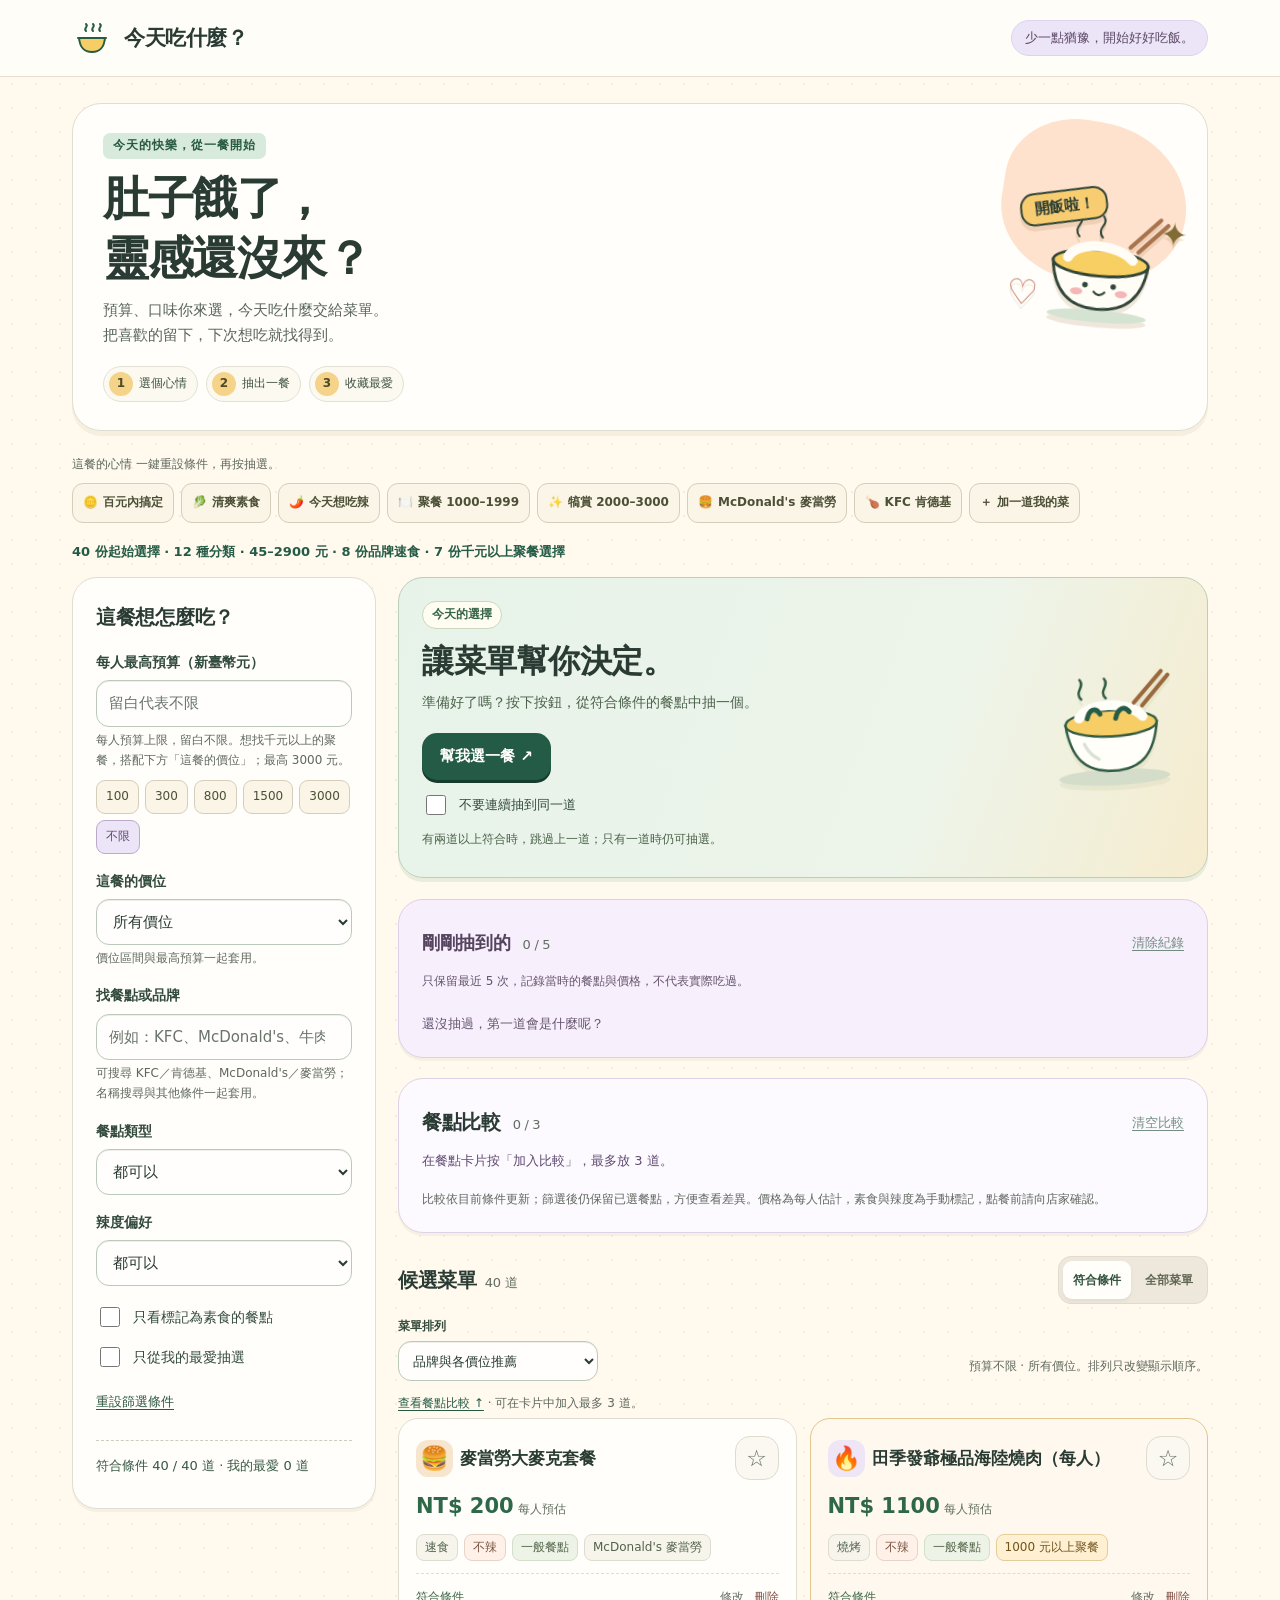
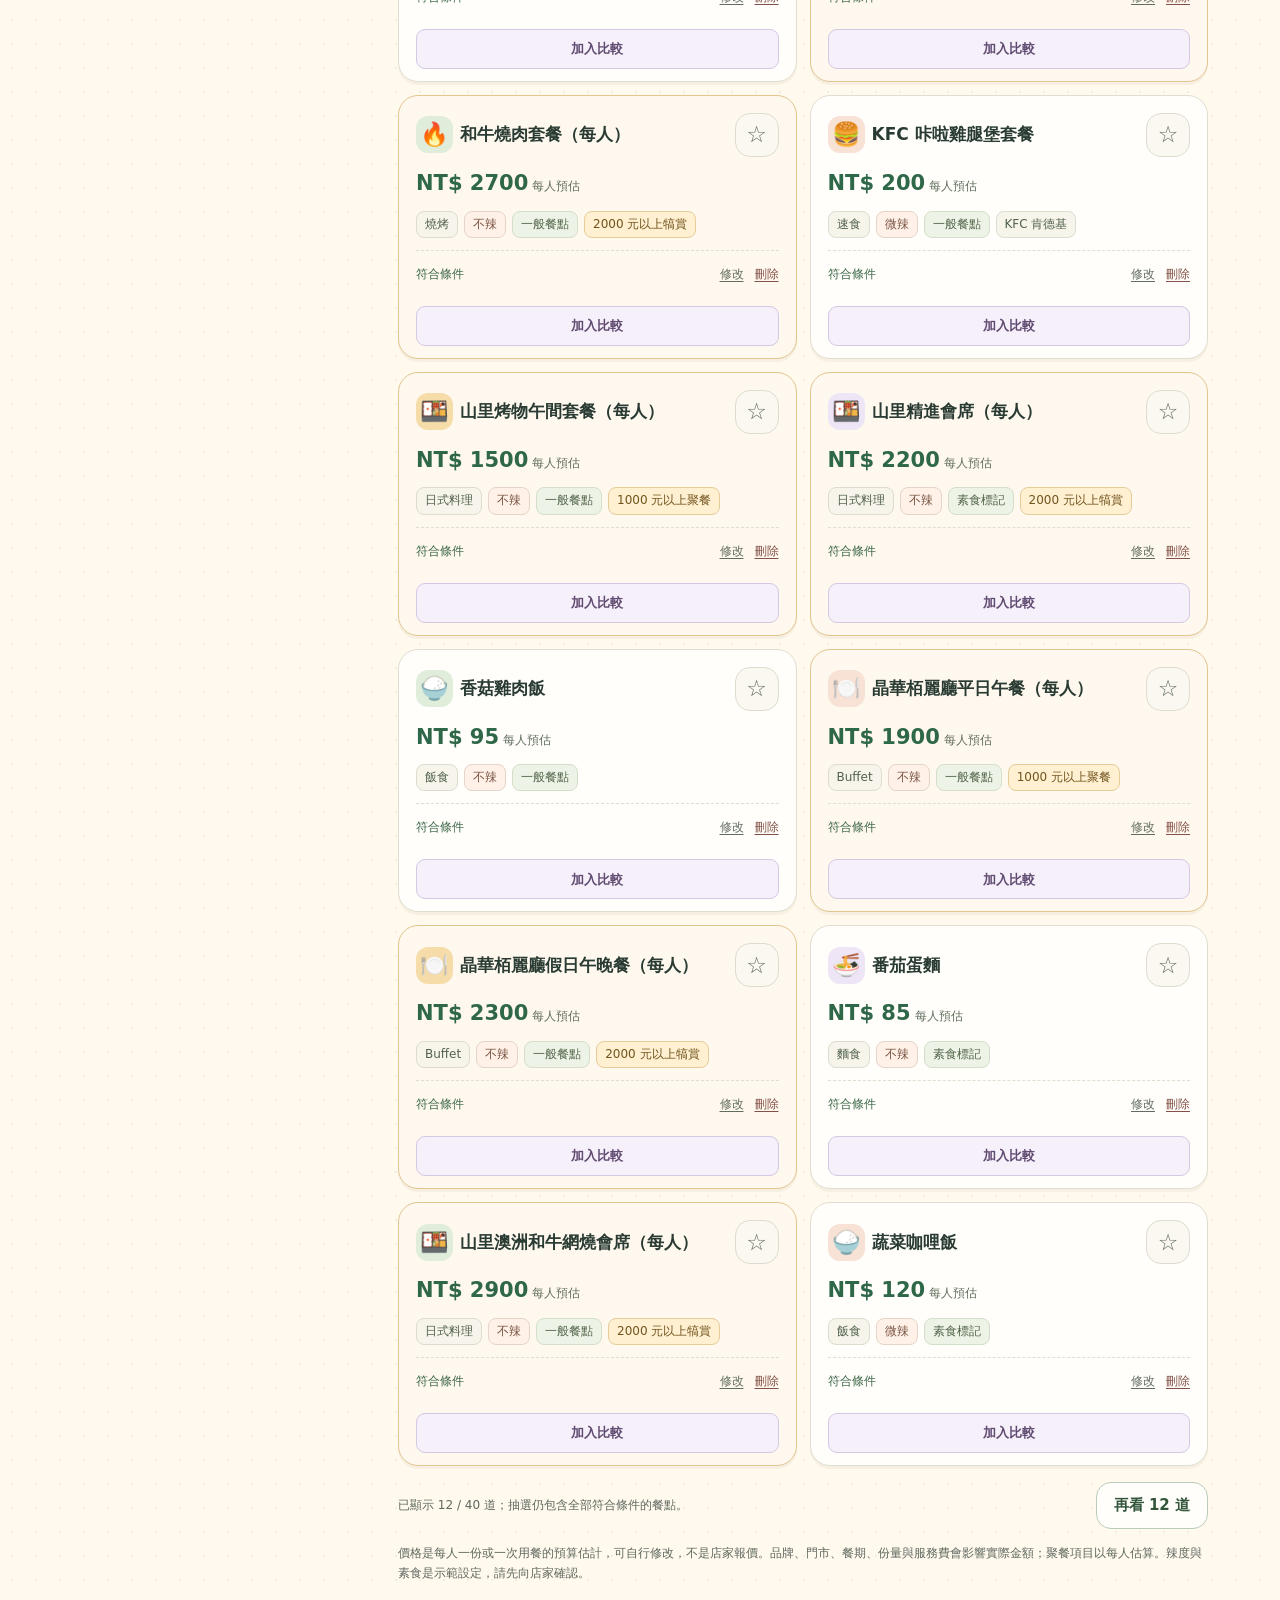
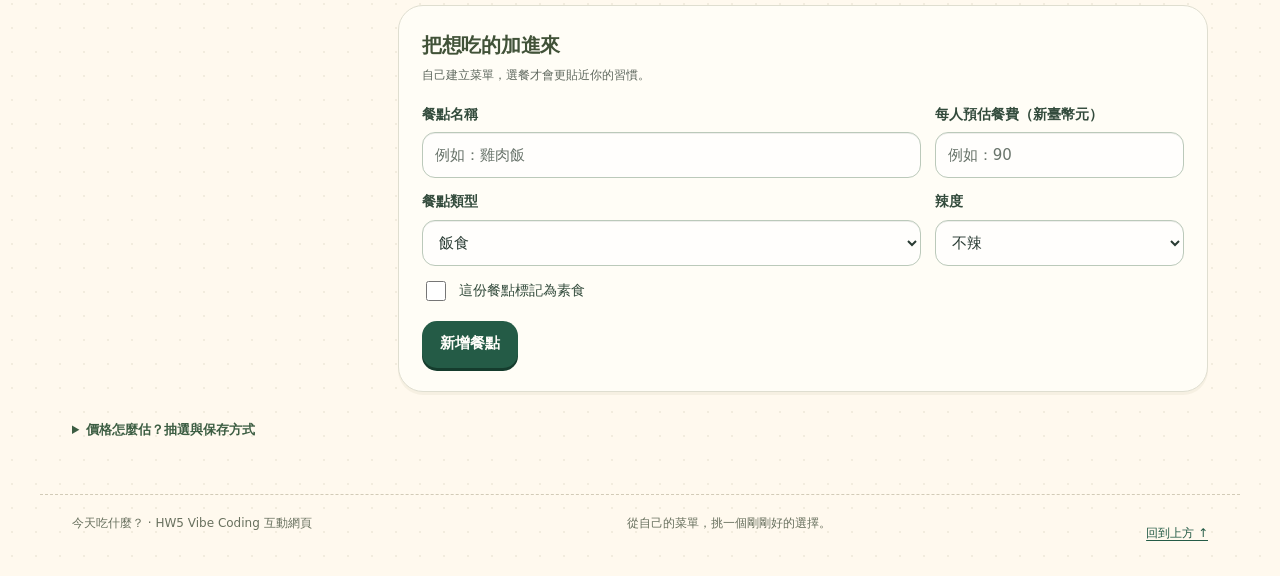
==== commit 8a15eb12: "Improve meal recovery explanations and three-meal comparison for HW11" ====
--- a/index.html
+++ b/index.html
@@ -1,595 +1,661 @@
-<!doctype html>
-<html lang="zh-Hant">
-<head>
-  <meta charset="utf-8">
-  <meta name="viewport" content="width=device-width,initial-scale=1">
-  <meta name="description" content="從自己的菜單，依預算和口味挑出今天的一餐。可新增餐點、隨機抽選及儲存最愛。">
-  <title>今天吃什麼？｜我的選餐小幫手</title>
-  <style>
-    :root{--paper:#f7f5ee;--ink:#243a30;--muted:#657268;--green:#285b43;--light:#eaf0e4;--line:#dce1d5;--yellow:#f6ce65;--white:#fffef9;--red:#9b382d;--radius:22px}
-    *{box-sizing:border-box}body{margin:0;background:var(--paper);color:var(--ink);font-family:"Microsoft JhengHei","PingFang TC",system-ui,sans-serif;font-size:15px;line-height:1.65}button,input,select{font:inherit}button{cursor:pointer}button:disabled{cursor:not-allowed;opacity:.5}button,input,select,a{touch-action:manipulation}button:focus-visible,input:focus-visible,select:focus-visible,summary:focus-visible{outline:3px solid #a17b14;outline-offset:3px}button{transition:background .15s,transform .15s}button:hover:not(:disabled){transform:translateY(-1px)}[hidden]{display:none!important}
-    .wrap{max-width:1160px;margin:auto;padding:0 30px}header{border-bottom:1px solid var(--line)}.top{display:flex;align-items:center;justify-content:space-between;gap:14px;padding-top:22px;padding-bottom:22px}.brand{font-weight:800;font-size:19px;display:flex;align-items:center;gap:10px}.brand svg{width:34px;height:34px}.top-note{color:var(--muted);font-size:13px}.intro{padding:36px 0 25px}.eyebrow{letter-spacing:.14em;font-size:12px;font-weight:800;color:var(--green)}h1{font-size:clamp(32px,5vw,48px);line-height:1.25;margin:8px 0 10px;letter-spacing:-.03em}h2{font-size:20px;margin:0}p{margin:8px 0}.intro p{color:var(--muted);max-width:740px}.steps{display:flex;gap:10px;margin-top:17px;flex-wrap:wrap}.steps span{font-size:13px;color:var(--green)}.steps b{background:var(--light);border-radius:50%;display:inline-grid;place-items:center;width:25px;height:25px;margin-right:5px}
-    .layout{display:grid;grid-template-columns:290px minmax(0,1fr);gap:24px;align-items:start}.panel{background:var(--white);border:1px solid var(--line);border-radius:var(--radius);padding:24px}.filters h2{margin-bottom:17px}.field{margin:0 0 16px}label{display:block;font-weight:700;font-size:14px;margin-bottom:6px}input:not([type=checkbox]),select{width:100%;border:1px solid #becabf;background:#fff;border-radius:10px;padding:10px 12px;color:var(--ink);min-height:45px}input::placeholder{color:#858b85}.hint{color:var(--muted);font-size:12px;margin:4px 0}.check{display:flex;align-items:center;gap:9px;font-weight:500;margin:12px 0;cursor:pointer}.check input{width:18px;height:18px;accent-color:var(--green)}.btn{border:0;border-radius:12px;padding:11px 18px;font-weight:700;min-height:44px}.primary{background:var(--green);color:white}.primary:hover{background:#1f4936}.subtle{background:var(--light);color:var(--green)}.textbtn{border:0;background:none;padding:6px 0;color:var(--green);text-decoration:underline;text-underline-offset:3px;font-size:13px}.status{font-size:13px;color:var(--green);border-top:1px solid var(--line);padding-top:15px;margin-top:18px}.warning{color:var(--red);font-size:13px}.notice{padding:10px 14px;background:#fff1d2;border-radius:10px;font-size:13px;margin-bottom:16px}.result{position:relative;overflow:hidden;background:var(--light);border-color:#d1dfc9;min-height:275px;display:flex;align-items:center;gap:24px}.result-body{flex:1;min-width:0;position:relative;z-index:1}.result small{font-size:12px;font-weight:700;color:var(--green)}.result h2{font-size:32px;line-height:1.35;margin:8px 0;overflow-wrap:anywhere}.result p{color:#52644f;font-size:14px}.result-actions{display:flex;gap:10px;flex-wrap:wrap;margin-top:20px}.dish-art{width:164px;min-width:120px;color:var(--green)}.dish-art svg{display:block;width:100%;height:auto}.tagrow{display:flex;gap:7px;flex-wrap:wrap;margin-top:10px}.tag{display:inline-block;padding:2px 9px;border-radius:20px;font-size:12px;background:#f1f3eb;border:1px solid var(--line);color:#51654f}.price{font-size:25px;font-weight:800;color:var(--green)}.price span{font-weight:400;font-size:12px;margin-left:4px}.chosen .price{font-size:27px}.toolbar{display:flex;justify-content:space-between;align-items:center;gap:12px;flex-wrap:wrap;margin:25px 0 13px}.toolbar h2 span{font-size:13px;font-weight:400;color:var(--muted);margin-left:8px}.segments{display:flex;background:#e9ede2;padding:4px;border-radius:11px;gap:4px}.segments button{background:transparent;border:0;color:var(--muted);border-radius:8px;padding:6px 12px;font-size:13px;font-weight:700;min-height:35px}.segments button[aria-pressed=true]{background:white;color:var(--green);box-shadow:0 1px 3px #243a3010}.cards{display:grid;grid-template-columns:repeat(2,minmax(0,1fr));gap:12px}.card{border:1px solid var(--line);border-radius:16px;background:var(--white);padding:17px}.card-head{display:flex;align-items:start;justify-content:space-between;gap:8px}.card h3{font-size:17px;margin:0;overflow-wrap:anywhere}.card .price{font-size:20px;margin-top:6px}.fav{border:1px solid var(--line);border-radius:50%;width:36px;height:36px;flex-shrink:0;background:transparent;font-size:21px;color:#657268;line-height:1}.fav[aria-pressed=true]{background:#fff0c6;color:#735405;border-color:#eac866}.card-footer{display:flex;justify-content:space-between;align-items:center;border-top:1px solid #eceee6;margin-top:12px;padding-top:9px;gap:8px}.editdelete{display:flex;gap:12px}.editdelete button{font-size:12px;background:none;border:0;padding:4px 0;color:var(--muted);text-decoration:underline;text-underline-offset:3px}.match{font-size:12px;color:var(--green)}.nomatch{color:#7f6a53}.empty{padding:30px;border:1px dashed #becabf;border-radius:15px;text-align:center;color:var(--muted);grid-column:1/-1}.sample-note{font-size:12px;color:var(--muted);margin:12px 0 0}.add-panel{margin-top:23px}.formgrid{display:grid;grid-template-columns:2fr 1fr;gap:12px;margin-top:17px}.formgrid .field{margin:0}.form-actions{display:flex;gap:10px;align-items:center;flex-wrap:wrap;margin-top:15px}.form-actions p{margin:0;font-size:13px}.undo{margin-top:12px;display:flex;align-items:center;gap:12px;flex-wrap:wrap;font-size:13px}.undo button{font-size:13px}.info{margin:28px 0 35px;color:var(--muted);font-size:12px}.info summary{cursor:pointer;font-weight:700;color:var(--green);font-size:13px}.info p{margin:8px 0}.info ul{padding-left:20px}.footer{border-top:1px solid var(--line);padding:18px 0;font-size:12px;color:var(--muted);display:flex;justify-content:space-between;gap:15px}.flash{animation:pop .23s ease-out}@keyframes pop{from{transform:scale(.985);opacity:.7}to{transform:scale(1);opacity:1}}.sr-only{position:absolute;width:1px;height:1px;overflow:hidden;clip:rect(0,0,0,0);white-space:nowrap}
-    @media(max-width:820px){.wrap{padding:0 20px}.layout{grid-template-columns:1fr}.filters{display:grid;grid-template-columns:1fr 1fr;gap:0 16px}.filters h2,.filters .checks,.filters .status,.filters .warning{grid-column:1/-1}.filters h2{margin-bottom:15px}.filters .textbtn{justify-self:start}.dish-art{width:145px}.intro{padding-top:28px}.result{min-height:250px}}
-    @media(max-width:480px){.wrap{padding:0 15px}.top{padding:17px 0}.top-note{display:none}.brand{font-size:17px}.panel{padding:19px;border-radius:18px}.filters{grid-template-columns:1fr}.filters .field{margin-bottom:12px}.result{gap:8px;align-items:start}.dish-art{width:82px;min-width:65px;margin-top:24px}.result h2{font-size:27px}.result-actions{gap:8px}.result-actions .btn{padding:10px 13px}.cards{grid-template-columns:1fr}.toolbar{align-items:start}.formgrid{grid-template-columns:1fr}.footer{flex-direction:column;gap:2px}.intro p{font-size:14px}}
-    @media(prefers-reduced-motion:reduce){*,*::before,*::after{animation:none!important;transition:none!important;scroll-behavior:auto!important}}
-  /* HW5 UI revision: warm cream, peach, mint and a small lilac accent.
-   Append after the original inline CSS. No external fonts or image assets. */
-:root {
-  --paper: #fff9ee;
-  --ink: #293b33;
-  --muted: #59645c;
-  --green: #245b46;
-  --light: #e7f3e9;
-  --line: #dfded0;
-  --yellow: #f8cd72;
-  --white: #fffefa;
-  --red: #923c31;
-  --peach: #ffe2ce;
-  --mint: #d7eadb;
-  --lilac: #ece4f7;
-  --radius: 25px;
-}
-
-body {
-  background-color: var(--paper);
-  background-image: radial-gradient(#bfbaa033 .8px, transparent .8px);
-  background-size: 24px 24px;
-  font-size: 15px;
-  line-height: 1.65;
-  -webkit-font-smoothing: antialiased;
-}
-.wrap { max-width: 1200px; padding-right: 32px; padding-left: 32px; }
-header { background: #fffefae8; border-bottom-color: #e4dfd1; }
-.top { padding-top: 18px; padding-bottom: 18px; }
-.brand { gap: 12px; font-size: 21px; letter-spacing: -.02em; }
-.brand svg { width: 40px; height: 40px; }
-.top-note {
-  background: var(--lilac);
-  border: 1px solid #ded3ec;
-  padding: 6px 13px;
-  border-radius: 999px;
-  color: #5b4966;
-}
-
-.intro {
-  position: relative;
-  margin-top: 26px;
-  margin-bottom: 24px;
-  padding: 28px 30px;
-  background: #fffefa;
-  border: 1px solid var(--line);
-  border-radius: 29px;
-  box-shadow: 0 5px 0 #e9dfcb66;
-  isolation: isolate;
-}
-.intro::before {
-  content: "";
-  position: absolute;
-  right: 20px;
-  top: 18px;
-  width: 185px;
-  height: 160px;
-  border-radius: 43% 57% 51% 49%;
-  background: var(--peach);
-  transform: rotate(9deg);
-  z-index: -1;
-  pointer-events: none;
-}
-.hero-copy { max-width: 830px; padding-right: 150px; }
-.eyebrow {
-  display: inline-block;
-  padding: 3px 10px;
-  background: var(--mint);
-  border-radius: 7px;
-  color: #285a41;
-  font-size: 12px;
-  letter-spacing: .08em;
-}
-h1 { font-size: clamp(31px, 4.4vw, 46px); line-height: 1.3; margin: 10px 0; }
-.intro p { color: var(--muted); max-width: 700px; }
-.steps { gap: 8px; margin-top: 18px; }
-.steps span {
-  display: inline-flex;
-  align-items: center;
-  color: #415444;
-  border: 1px solid #e4e1d4;
-  background: #fbf9f0;
-  border-radius: 999px;
-  padding: 5px 10px 5px 5px;
-  font-size: 12px;
-}
-.steps b { background: #f5d48a; color: #4e4926; width: 24px; height: 24px; margin-right: 6px; }
-.hero-sticker {
-  position: absolute;
-  right: 32px;
-  top: 50%;
-  width: 152px;
-  min-height: 130px;
-  display: grid;
-  place-items: center;
-  transform: translateY(-50%) rotate(5deg);
-  font-size: 85px;
-  line-height: 1;
-  filter: drop-shadow(0 5px 0 #a8835530);
-  pointer-events: none;
-}
-.hero-sticker svg { width: 100%; height: auto; }
-.sticker-note { position:absolute; left:-8px; top:-9px; font-size:15px; font-weight:800; padding:7px 12px; background:#f8cd72; border:2px solid #314638; border-radius:14px; transform:rotate(-12deg); white-space:nowrap; }
-.sticker-star { position:absolute; right:-10px; top:10px; color:#806d36; font-size:33px; }
-.sticker-heart { position:absolute; left:-14px; bottom:15px; color:#c27866; font-size:35px; }
-.version-note { font-size: 12px; color: #647064; margin-top: 10px; }
-
-.layout { grid-template-columns: 304px minmax(0, 1fr); gap: 22px; }
-.panel {
-  padding: 23px;
-  border: 1px solid var(--line);
-  border-radius: var(--radius);
-  box-shadow: 0 3px 0 #e9e0cf66;
-}
-h2 { font-size: 20px; letter-spacing: -.015em; }
-.filters { background: #fffefa; }
-.filters h2 { margin-bottom: 17px; }
-label { font-size: 14px; color: #334b3c; }
-input:not([type=checkbox]), select {
-  min-height: 46px;
-  padding: 10px 12px;
-  border-radius: 13px;
-  border-color: #bbc9ba;
-  background-color: #fffefc;
-  box-shadow: inset 0 1px 0 #eeeeeb;
-}
-input::placeholder { color: #69746b; opacity: 1; }
-input[aria-invalid=true] { border-color: #ab4b3c; background: #fff5ef; }
-.hint, .sample-note { color: #5f685e; }
-.check { gap: 10px; line-height: 1.5; min-height: 30px; margin: 10px 0; }
-.check input { width: 20px; height: 20px; flex-shrink: 0; }
-.status { color: #375842; padding-top: 14px; border-top: 1px dashed #cecdbb; }
-.warning { color: var(--red); }
-.notice { border: 1px solid #e6ce8d; background: #fff2cb; border-radius: 14px; color: #55491e; }
-
-button, input, select, summary, a { -webkit-tap-highlight-color: transparent; }
-button:focus-visible, input:focus-visible, select:focus-visible, summary:focus-visible, a:focus-visible {
-  outline: 3px solid #695387;
-  outline-offset: 3px;
-}
-.btn {
-  border: 1px solid transparent;
-  border-radius: 15px;
-  padding: 11px 17px;
-  min-height: 47px;
-  line-height: 1.45;
-  transition: background .16s ease, transform .16s ease, box-shadow .16s ease;
-}
-.primary { background: var(--green); color: #fffefa; box-shadow: 0 3px 0 #153c2d; }
-.primary:hover:not(:disabled) { background: #1a4937; box-shadow: 0 4px 0 #153c2d; }
-.primary:active:not(:disabled) { transform: translateY(2px); box-shadow: 0 1px 0 #153c2d; }
-.subtle { background: #fffefa; color: #34573c; border-color: #b9cbb9; }
-.subtle:hover:not(:disabled) { background: #eff6e9; }
-button:disabled { opacity: .66; }
-.textbtn { color: #2e5841; min-height: 40px; padding-top: 6px; padding-bottom: 6px; }
-
-.quick-picks { margin: 1px 0 18px; }
-.quick-picks > p, .quick-picks > .hint { margin: 0 0 8px; font-size: 12px; color: #5a665a; }
-.quick-picks > div { display: flex; flex-wrap: wrap; gap: 7px; }
-.quick-pick {
-  display:inline-flex;
-  align-items:center;
-  justify-content:center;
-  gap:5px;
-  text-decoration:none;
-  min-height: 40px;
-  padding: 7px 10px;
-  border: 1px solid #d4ceba;
-  border-radius: 11px;
-  background: #faf5e7;
-  color: #4c5036;
-  font-size: 12px;
-  font-weight: 700;
-  line-height: 1.4;
-}
-.quick-pick:hover:not(:disabled) { background: #f5e8c7; }
-.quick-pick[aria-pressed=true] { background: #efe4f7; color: #614d73; border-color: #bbaaCA; }
-
-.result {
-  background: linear-gradient(110deg, #e7f3e9 0%, #edf4e9 66%, #f6eccf 100%);
-  border-color: #bacfbb;
-  min-height: 272px;
-  gap: 19px;
-  box-shadow: 0 4px 0 #c9d9be66;
-}
-.result small {
-  display: inline-block;
-  font-size: 12px;
-  padding: 3px 9px;
-  background: #fffdf2;
-  color: #356448;
-  border-radius: 999px;
-  border: 1px solid #c8d7bd;
-}
-.result h2 { font-size: 32px; margin-top: 11px; margin-bottom: 8px; }
-.result p { color: #4b624b; font-size: 14px; }
-.result-actions { gap: 9px; margin-top: 19px; }
-.dish-art { width: 147px; min-width: 105px; color: #315c43; transform: rotate(-3deg); }
-.dish-art svg { filter: drop-shadow(0 5px 0 #80966018); }
-.tagrow { gap: 6px; margin-top: 10px; }
-.tag {
-  background: #f6f4eb;
-  border: 1px solid #dcdccf;
-  color: #52624e;
-  padding: 3px 8px;
-  border-radius: 8px;
-  font-size: 12px;
-  line-height: 1.6;
-}
-.tag:nth-child(2) { background: #fff1e7; color: #795443; border-color: #e5d4c8; }
-.tag:nth-child(3) { background: #edf3e7; color: #526449; border-color: #d3dfc8; }
-.price { color: #2f6749; }
-.price span { color: #606d5c; }
-
-.toolbar { margin-top: 23px; margin-bottom: 13px; }
-.toolbar h2 span { color: #626d62; }
-.segments { background: #ede8db; border: 1px solid #e0dbce; border-radius: 13px; padding: 4px; }
-.segments button { min-height: 38px; color: #616653; border-radius: 9px; font-size: 12px; padding: 6px 10px; }
-.segments button[aria-pressed=true] { color: #33543d; background: #fffefa; box-shadow: 0 2px 3px #7b80641a; }
-.cards { gap: 13px; }
-.card {
-  position: relative;
-  border-color: #dfded1;
-  border-radius: 20px;
-  padding: 17px 17px 12px;
-  background: #fffefa;
-  box-shadow: 0 3px 0 #e8dfca55;
-}
-.card:hover { border-color: #b7c7af; }
-.card-head { gap: 9px; align-items: center; }
-.card h3 { font-size: 17px; line-height: 1.55; }
-.food-icon {
-  display: inline-grid;
-  place-items: center;
-  width: 37px;
-  height: 37px;
-  flex-shrink: 0;
-  margin-right: 7px;
-  border-radius: 12px;
-  background: #f7e5cd;
-  font-size: 23px;
-  vertical-align: middle;
-  line-height: 1;
-}
-.food-icon + span { vertical-align: middle; }
-.card:nth-child(4n+2) .food-icon { background: #eee5f6; }
-.card:nth-child(4n+3) .food-icon { background: #e0eddb; }
-.card:nth-child(4n+4) .food-icon { background: #f8e1d5; }
-.card .price { font-size: 21px; margin-top: 9px; }
-.fav {
-  width: 44px;
-  height: 44px;
-  color: #677166;
-  background: #faf8f0;
-  border-color: #dedccf;
-  border-radius: 15px;
-  font-size: 23px;
-}
-.fav:hover:not(:disabled) { background: #f8eecd; }
-.fav[aria-pressed=true] { background: #ffe7a5; color: #785000; border-color: #cdaa50; }
-.card-footer { border-top-style: dashed; border-top-color: #dfded0; padding-top: 5px; margin-top: 12px; }
-.editdelete { gap: 11px; }
-.editdelete button { min-height: 38px; color: #626d62; font-size: 12px; }
-.editdelete button:last-child { color: #835148; }
-.match { color: #3a6646; font-size: 12px; }
-.nomatch { color: #785f46; }
-.empty { background: #fbf7ed; border-color: #c8cab9; padding: 25px 20px; color: #62705e; line-height: 1.7; }
-.sample-note { font-size: 12px; line-height: 1.7; margin-top: 14px; }
-.undo { background: #fff2d2; border: 1px solid #e1cd91; padding: 7px 12px; border-radius: 14px; color: #5d512e; }
-.add-panel { margin-top: 21px; background: #fffdf6; }
-.add-panel h2 { color: #415238; }
-.formgrid { gap: 12px 14px; }
-.form-actions { margin-top: 15px; }
-
-.history-panel { margin-top: 21px; background: #f7f0fc; border-color: #ddcfe8; }
-.history-panel h2 { color: #55435f; font-size: 18px; }
-.history-panel .hint { color: #65546d; }
-.history-panel .toolbar { margin: 0 0 9px; }
-.history-list { list-style: none; padding: 0; margin: 10px 0 0; display: grid; gap: 8px; }
-.history-item {
-  display: flex;
-  justify-content: space-between;
-  align-items: center;
-  flex-wrap: wrap;
-  gap: 6px 12px;
-  border: 1px solid #e0d5e8;
-  background: #fffdfd;
-  padding: 10px 12px;
-  border-radius: 13px;
-  font-size: 13px;
-  color: #574960;
-}
-.history-item strong { font-size: 13px; overflow-wrap: anywhere; }
-.history-item > span:first-child { overflow-wrap:anywhere; min-width:0; flex:1; }
-.history-price { white-space:nowrap; font-weight:700; }
-.result .hint { font-size:12px; }
-.repeat-check { font-size:13px; }
-.history-item small { color: #6b5e70; font-size: 12px; }
-.history-empty { margin: 11px 0 0; font-size: 13px; color: #66556e; }
-.info { margin-top: 27px; color: #606b5e; font-size: 12px; }
-.info summary { font-size: 13px; min-height: 40px; color: #3c5d42; }
-.info li { margin-bottom: 6px; }
-.footer { border-top: 1px dashed #d2cbb7; color: #68705e; padding-top: 19px; padding-bottom: 22px; }
-.flash { animation: food-pop .28s ease-out; }
-@keyframes food-pop { from { transform: translateY(3px); opacity: .8; } to { transform: translateY(0); opacity: 1; } }
-
-@media (max-width: 1000px) {
-  .layout { grid-template-columns: 280px minmax(0, 1fr); gap: 18px; }
-  .panel { padding: 20px; }
-  .dish-art { width: 115px; min-width: 92px; }
-  .hero-copy { padding-right: 150px; }
-}
-@media (max-width: 820px) {
-  .wrap { padding-right: 20px; padding-left: 20px; }
-  .intro { padding: 24px; margin-top: 22px; }
-  .intro::before { width: 135px; height: 133px; }
-  .hero-copy { padding-right: 122px; }
-  .hero-sticker { width: 115px; right: 23px; font-size: 68px; min-height: 95px; }
-  .layout { grid-template-columns: minmax(0, 1fr); gap: 19px; }
-  .filters { grid-template-columns: 1fr 1fr; gap: 0 16px; }
-  .filters h2, .filters .checks, .filters .status, .filters .warning, .filters .quick-picks { grid-column: 1 / -1; }
-  .quick-picks > div { gap: 8px; }
-  .quick-pick { min-height: 42px; }
-  .dish-art { width: 143px; min-width: 100px; }
-}
-@media (max-width: 480px) {
-  body { background-size: 28px 28px; }
-  .wrap { padding-right: 15px; padding-left: 15px; }
-  .top { padding-top: 15px; padding-bottom: 15px; }
-  .brand { font-size: 19px; gap: 9px; }
-  .brand svg { width: 34px; height: 34px; }
-  .top-note { display: none; }
-  .intro { margin-top: 18px; margin-bottom: 20px; padding: 20px 18px; border-radius: 23px; }
-  .intro::before { width: 78px; height: 80px; top: 17px; right: 12px; }
-  .hero-copy { padding-right: 0; }
-  .hero-sticker { top: 24px; right: 15px; width: 72px; min-height: 65px; font-size: 45px; transform: rotate(7deg); }
-  .sticker-note {font-size:10px; padding:4px 7px; left:0; top:-6px; border-width:1px;}
-  .sticker-star {font-size:20px;right:-4px;top:11px;}
-  .sticker-heart {font-size:22px;left:-8px;bottom:3px;}
-  h1 { font-size: 30px; line-height: 1.35; }
-  .hero-copy h1 { padding-right: 66px; }
-  .eyebrow { font-size: 11px; max-width: calc(100% - 78px); }
-  .intro p { font-size: 14px; }
-  .steps { gap: 6px; margin-top: 14px; }
-  .steps span { padding-right: 8px; font-size: 11px; }
-  .steps b { width: 22px; height: 22px; margin-right: 4px; }
-  .panel { padding: 19px; border-radius: 22px; }
-  .filters { grid-template-columns: minmax(0, 1fr); gap: 0; }
-  .filters .field { margin-bottom: 13px; }
-  .quick-picks { margin-bottom: 16px; }
-  .quick-picks > div { display: grid; grid-template-columns: repeat(2, minmax(0, 1fr)); gap: 7px; }
-  .quick-pick { padding: 8px 7px; font-size: 12px; min-height: 44px; }
-  .result { align-items: flex-start; gap: 8px; min-height: 254px; }
-  .result h2 { font-size: 27px; }
-  .dish-art { width: 80px; min-width: 65px; margin-top: 26px; }
-  .result-actions { gap: 9px; }
-  .result-actions .btn { padding: 10px 12px; min-height: 46px; font-size: 13px; }
-  .toolbar { gap: 9px; }
-  .toolbar h2 { font-size: 19px; }
-  .segments button { min-height: 38px; padding-left: 9px; padding-right: 9px; }
-  .cards { grid-template-columns: minmax(0, 1fr); gap: 12px; }
-  .card { padding: 17px 17px 12px; }
-  .card h3 { font-size: 18px; }
-  .food-icon { width: 38px; height: 38px; font-size: 24px; }
-  .editdelete button { min-height: 40px; }
-  .formgrid { grid-template-columns: minmax(0, 1fr); }
-  .history-panel { margin-top: 19px; }
-  .history-item { padding: 10px; }
-  .footer { flex-direction: column; gap: 3px; }
-}
-@media (prefers-reduced-motion: reduce) {
-  *, *::before, *::after { animation: none !important; transition: none !important; scroll-behavior: auto !important; }
-  button:hover:not(:disabled), button:active:not(:disabled) { transform: none !important; }
-}
-.back-top {color:var(--green);text-underline-offset:3px;min-height:40px;display:inline-flex;align-items:center;}
-@media(max-width:360px){.hero-copy h1{font-size:26px;padding-right:58px;}.hero-sticker{width:64px;right:12px;}.eyebrow{letter-spacing:0;}}
-
-    .catalog-summary{font-size:13px;color:var(--green);margin:0 0 15px;font-weight:700}
-    .budget-picks{display:flex;gap:6px;flex-wrap:wrap;margin:9px 0 4px}
-    .budget-pick{border:1px solid #d4ceba;border-radius:9px;background:#faf5e7;padding:5px 9px;min-height:34px;font-size:12px;color:#4c5036}
-    .budget-pick[aria-pressed=true]{background:#ece4f7;border-color:#bbaaCA;color:#614d73}
-    .load-more-row{display:flex;justify-content:space-between;align-items:center;gap:10px;flex-wrap:wrap;margin:16px 0 0}
-    .info a{color:var(--green);text-underline-offset:3px}
-    .menu-tools{display:flex;align-items:end;gap:18px;justify-content:space-between;margin:0 0 13px}.menu-tools>div{min-width:200px}.menu-tools label{font-size:12px;margin-bottom:4px}.menu-tools select{font-size:13px;min-height:40px;padding:8px 10px}.menu-tools .hint{max-width:350px;margin:0 0 4px}.premium-card{background:#fff8ee;border-color:#e2c58f}.premium-card .food-icon{background:#f5dca9}.price-tier{background:#fff0d2!important;color:#72551e!important;border-color:#e5cd99!important}
-    @media(max-width:480px){.menu-tools{align-items:stretch;flex-direction:column;gap:7px}.menu-tools>div{min-width:0}.menu-tools .hint{max-width:none}}
-  </style>
-</head>
-<body>
-<header id="top"><div class="wrap top"><div class="brand"><svg viewBox="0 0 40 40" fill="none" aria-hidden="true"><path d="M7 20h26c-1 10-5 14-13 14S8 30 7 20Z" fill="#f6ce65" stroke="#285b43" stroke-width="2"/><path d="M6 20h28M14 13c-3-3 3-4 0-7m7 7c-3-3 3-4 0-7m7 7c-3-3 3-4 0-7" stroke="#285b43" stroke-width="2" stroke-linecap="round"/></svg>今天吃什麼？</div><span class="top-note">少一點猶豫，開始好好吃飯。</span></div></header>
-<main class="wrap">
-  <section class="intro"><div class="hero-copy"><span class="eyebrow">今天的快樂，從一餐開始</span><h1>肚子餓了，<br>靈感還沒來？</h1><p>預算、口味你來選，今天吃什麼交給菜單。<br>把喜歡的留下，下次想吃就找得到。</p><div class="steps" aria-label="使用步驟"><span><b>1</b>選個心情</span><span><b>2</b>抽出一餐</span><span><b>3</b>收藏最愛</span></div></div><div class="hero-sticker" aria-hidden="true"><span class="sticker-note">開飯啦！</span><svg viewBox="0 0 220 180" fill="none"><ellipse cx="112" cy="161" rx="72" ry="9" fill="#d5e4d2"/><path d="M43 84h138c-5 48-30 67-69 67S48 132 43 84Z" fill="#fffdf6" stroke="#314638" stroke-width="4"/><ellipse cx="112" cy="84" rx="69" ry="19" fill="#f8cf62" stroke="#314638" stroke-width="4"/><path d="M64 79c12-25 72-25 94-2" stroke="#fffdf6" stroke-width="14" stroke-linecap="round"/><path d="M153 58 194 15m-29 49 40-42" stroke="#a7744e" stroke-width="6" stroke-linecap="round"/><circle cx="92" cy="117" r="4" fill="#314638"/><circle cx="133" cy="117" r="4" fill="#314638"/><ellipse cx="80" cy="127" rx="9" ry="5" fill="#f4b6b6"/><ellipse cx="145" cy="127" rx="9" ry="5" fill="#f4b6b6"/><path d="M105 126q8 9 16 0M78 48c-12-14 9-19-1-31m35 30c-12-14 9-19-1-31" stroke="#314638" stroke-width="3" stroke-linecap="round"/></svg><span class="sticker-star">✦</span><span class="sticker-heart">♡</span></div></section>
-  <nav class="quick-picks" aria-label="快速設定餐點條件"><p class="quick-label">這餐的心情 <span class="hint">一鍵重設條件，再按抽選。</span></p><div><button type="button" class="quick-pick" id="preset-budget" aria-pressed="false"><span aria-hidden="true">🪙</span> 百元內搞定</button><button type="button" class="quick-pick" id="preset-veggie" aria-pressed="false"><span aria-hidden="true">🥬</span> 清爽素食</button><button type="button" class="quick-pick" id="preset-spicy" aria-pressed="false"><span aria-hidden="true">🌶️</span> 今天想吃辣</button><button type="button" class="quick-pick" data-occasion="premium" aria-pressed="false"><span aria-hidden="true">🍽️</span> 聚餐 1000–1999</button><button type="button" class="quick-pick" data-occasion="luxury" aria-pressed="false"><span aria-hidden="true">✨</span> 犒賞 2000–3000</button><button type="button" class="quick-pick" data-brand="mcdonalds" aria-pressed="false"><span aria-hidden="true">🍔</span> McDonald's 麥當勞</button><button type="button" class="quick-pick" data-brand="kfc" aria-pressed="false"><span aria-hidden="true">🍗</span> KFC 肯德基</button><a class="quick-pick" href="#form-title"><span aria-hidden="true">＋</span> 加一道我的菜</a></div></nav>
+<!doctype html>
+<html lang="zh-Hant">
+<head>
+  <meta charset="utf-8">
+  <meta name="viewport" content="width=device-width,initial-scale=1">
+  <meta name="description" content="從自己的菜單，依預算和口味挑出今天的一餐。可新增餐點、隨機抽選及儲存最愛。">
+  <title>今天吃什麼？｜我的選餐小幫手</title>
+  <style>
+    :root{--paper:#f7f5ee;--ink:#243a30;--muted:#657268;--green:#285b43;--light:#eaf0e4;--line:#dce1d5;--yellow:#f6ce65;--white:#fffef9;--red:#9b382d;--radius:22px}
+    *{box-sizing:border-box}body{margin:0;background:var(--paper);color:var(--ink);font-family:"Microsoft JhengHei","PingFang TC",system-ui,sans-serif;font-size:15px;line-height:1.65}button,input,select{font:inherit}button{cursor:pointer}button:disabled{cursor:not-allowed;opacity:.5}button,input,select,a{touch-action:manipulation}button:focus-visible,input:focus-visible,select:focus-visible,summary:focus-visible{outline:3px solid #a17b14;outline-offset:3px}button{transition:background .15s,transform .15s}button:hover:not(:disabled){transform:translateY(-1px)}[hidden]{display:none!important}
+    .wrap{max-width:1160px;margin:auto;padding:0 30px}header{border-bottom:1px solid var(--line)}.top{display:flex;align-items:center;justify-content:space-between;gap:14px;padding-top:22px;padding-bottom:22px}.brand{font-weight:800;font-size:19px;display:flex;align-items:center;gap:10px}.brand svg{width:34px;height:34px}.top-note{color:var(--muted);font-size:13px}.intro{padding:36px 0 25px}.eyebrow{letter-spacing:.14em;font-size:12px;font-weight:800;color:var(--green)}h1{font-size:clamp(32px,5vw,48px);line-height:1.25;margin:8px 0 10px;letter-spacing:-.03em}h2{font-size:20px;margin:0}p{margin:8px 0}.intro p{color:var(--muted);max-width:740px}.steps{display:flex;gap:10px;margin-top:17px;flex-wrap:wrap}.steps span{font-size:13px;color:var(--green)}.steps b{background:var(--light);border-radius:50%;display:inline-grid;place-items:center;width:25px;height:25px;margin-right:5px}
+    .layout{display:grid;grid-template-columns:290px minmax(0,1fr);gap:24px;align-items:start}.panel{background:var(--white);border:1px solid var(--line);border-radius:var(--radius);padding:24px}.filters h2{margin-bottom:17px}.field{margin:0 0 16px}label{display:block;font-weight:700;font-size:14px;margin-bottom:6px}input:not([type=checkbox]),select{width:100%;border:1px solid #becabf;background:#fff;border-radius:10px;padding:10px 12px;color:var(--ink);min-height:45px}input::placeholder{color:#858b85}.hint{color:var(--muted);font-size:12px;margin:4px 0}.check{display:flex;align-items:center;gap:9px;font-weight:500;margin:12px 0;cursor:pointer}.check input{width:18px;height:18px;accent-color:var(--green)}.btn{border:0;border-radius:12px;padding:11px 18px;font-weight:700;min-height:44px}.primary{background:var(--green);color:white}.primary:hover{background:#1f4936}.subtle{background:var(--light);color:var(--green)}.textbtn{border:0;background:none;padding:6px 0;color:var(--green);text-decoration:underline;text-underline-offset:3px;font-size:13px}.status{font-size:13px;color:var(--green);border-top:1px solid var(--line);padding-top:15px;margin-top:18px}.warning{color:var(--red);font-size:13px}.notice{padding:10px 14px;background:#fff1d2;border-radius:10px;font-size:13px;margin-bottom:16px}.result{position:relative;overflow:hidden;background:var(--light);border-color:#d1dfc9;min-height:275px;display:flex;align-items:center;gap:24px}.result-body{flex:1;min-width:0;position:relative;z-index:1}.result small{font-size:12px;font-weight:700;color:var(--green)}.result h2{font-size:32px;line-height:1.35;margin:8px 0;overflow-wrap:anywhere}.result p{color:#52644f;font-size:14px}.result-actions{display:flex;gap:10px;flex-wrap:wrap;margin-top:20px}.dish-art{width:164px;min-width:120px;color:var(--green)}.dish-art svg{display:block;width:100%;height:auto}.tagrow{display:flex;gap:7px;flex-wrap:wrap;margin-top:10px}.tag{display:inline-block;padding:2px 9px;border-radius:20px;font-size:12px;background:#f1f3eb;border:1px solid var(--line);color:#51654f}.price{font-size:25px;font-weight:800;color:var(--green)}.price span{font-weight:400;font-size:12px;margin-left:4px}.chosen .price{font-size:27px}.toolbar{display:flex;justify-content:space-between;align-items:center;gap:12px;flex-wrap:wrap;margin:25px 0 13px}.toolbar h2 span{font-size:13px;font-weight:400;color:var(--muted);margin-left:8px}.segments{display:flex;background:#e9ede2;padding:4px;border-radius:11px;gap:4px}.segments button{background:transparent;border:0;color:var(--muted);border-radius:8px;padding:6px 12px;font-size:13px;font-weight:700;min-height:35px}.segments button[aria-pressed=true]{background:white;color:var(--green);box-shadow:0 1px 3px #243a3010}.cards{display:grid;grid-template-columns:repeat(2,minmax(0,1fr));gap:12px}.card{border:1px solid var(--line);border-radius:16px;background:var(--white);padding:17px}.card-head{display:flex;align-items:start;justify-content:space-between;gap:8px}.card h3{font-size:17px;margin:0;overflow-wrap:anywhere}.card .price{font-size:20px;margin-top:6px}.fav{border:1px solid var(--line);border-radius:50%;width:36px;height:36px;flex-shrink:0;background:transparent;font-size:21px;color:#657268;line-height:1}.fav[aria-pressed=true]{background:#fff0c6;color:#735405;border-color:#eac866}.card-footer{display:flex;justify-content:space-between;align-items:center;border-top:1px solid #eceee6;margin-top:12px;padding-top:9px;gap:8px}.editdelete{display:flex;gap:12px}.editdelete button{font-size:12px;background:none;border:0;padding:4px 0;color:var(--muted);text-decoration:underline;text-underline-offset:3px}.match{font-size:12px;color:var(--green)}.nomatch{color:#7f6a53}.empty{padding:30px;border:1px dashed #becabf;border-radius:15px;text-align:center;color:var(--muted);grid-column:1/-1}.sample-note{font-size:12px;color:var(--muted);margin:12px 0 0}.add-panel{margin-top:23px}.formgrid{display:grid;grid-template-columns:2fr 1fr;gap:12px;margin-top:17px}.formgrid .field{margin:0}.form-actions{display:flex;gap:10px;align-items:center;flex-wrap:wrap;margin-top:15px}.form-actions p{margin:0;font-size:13px}.undo{margin-top:12px;display:flex;align-items:center;gap:12px;flex-wrap:wrap;font-size:13px}.undo button{font-size:13px}.info{margin:28px 0 35px;color:var(--muted);font-size:12px}.info summary{cursor:pointer;font-weight:700;color:var(--green);font-size:13px}.info p{margin:8px 0}.info ul{padding-left:20px}.footer{border-top:1px solid var(--line);padding:18px 0;font-size:12px;color:var(--muted);display:flex;justify-content:space-between;gap:15px}.flash{animation:pop .23s ease-out}@keyframes pop{from{transform:scale(.985);opacity:.7}to{transform:scale(1);opacity:1}}.sr-only{position:absolute;width:1px;height:1px;overflow:hidden;clip:rect(0,0,0,0);white-space:nowrap}
+    @media(max-width:820px){.wrap{padding:0 20px}.layout{grid-template-columns:1fr}.filters{display:grid;grid-template-columns:1fr 1fr;gap:0 16px}.filters h2,.filters .checks,.filters .status,.filters .warning{grid-column:1/-1}.filters h2{margin-bottom:15px}.filters .textbtn{justify-self:start}.dish-art{width:145px}.intro{padding-top:28px}.result{min-height:250px}}
+    @media(max-width:480px){.wrap{padding:0 15px}.top{padding:17px 0}.top-note{display:none}.brand{font-size:17px}.panel{padding:19px;border-radius:18px}.filters{grid-template-columns:1fr}.filters .field{margin-bottom:12px}.result{gap:8px;align-items:start}.dish-art{width:82px;min-width:65px;margin-top:24px}.result h2{font-size:27px}.result-actions{gap:8px}.result-actions .btn{padding:10px 13px}.cards{grid-template-columns:1fr}.toolbar{align-items:start}.formgrid{grid-template-columns:1fr}.footer{flex-direction:column;gap:2px}.intro p{font-size:14px}}
+    @media(prefers-reduced-motion:reduce){*,*::before,*::after{animation:none!important;transition:none!important;scroll-behavior:auto!important}}
+  /* HW5 UI revision: warm cream, peach, mint and a small lilac accent.
+   Append after the original inline CSS. No external fonts or image assets. */
+:root {
+  --paper: #fff9ee;
+  --ink: #293b33;
+  --muted: #59645c;
+  --green: #245b46;
+  --light: #e7f3e9;
+  --line: #dfded0;
+  --yellow: #f8cd72;
+  --white: #fffefa;
+  --red: #923c31;
+  --peach: #ffe2ce;
+  --mint: #d7eadb;
+  --lilac: #ece4f7;
+  --radius: 25px;
+}
+
+body {
+  background-color: var(--paper);
+  background-image: radial-gradient(#bfbaa033 .8px, transparent .8px);
+  background-size: 24px 24px;
+  font-size: 15px;
+  line-height: 1.65;
+  -webkit-font-smoothing: antialiased;
+}
+.wrap { max-width: 1200px; padding-right: 32px; padding-left: 32px; }
+header { background: #fffefae8; border-bottom-color: #e4dfd1; }
+.top { padding-top: 18px; padding-bottom: 18px; }
+.brand { gap: 12px; font-size: 21px; letter-spacing: -.02em; }
+.brand svg { width: 40px; height: 40px; }
+.top-note {
+  background: var(--lilac);
+  border: 1px solid #ded3ec;
+  padding: 6px 13px;
+  border-radius: 999px;
+  color: #5b4966;
+}
+
+.intro {
+  position: relative;
+  margin-top: 26px;
+  margin-bottom: 24px;
+  padding: 28px 30px;
+  background: #fffefa;
+  border: 1px solid var(--line);
+  border-radius: 29px;
+  box-shadow: 0 5px 0 #e9dfcb66;
+  isolation: isolate;
+}
+.intro::before {
+  content: "";
+  position: absolute;
+  right: 20px;
+  top: 18px;
+  width: 185px;
+  height: 160px;
+  border-radius: 43% 57% 51% 49%;
+  background: var(--peach);
+  transform: rotate(9deg);
+  z-index: -1;
+  pointer-events: none;
+}
+.hero-copy { max-width: 830px; padding-right: 150px; }
+.eyebrow {
+  display: inline-block;
+  padding: 3px 10px;
+  background: var(--mint);
+  border-radius: 7px;
+  color: #285a41;
+  font-size: 12px;
+  letter-spacing: .08em;
+}
+h1 { font-size: clamp(31px, 4.4vw, 46px); line-height: 1.3; margin: 10px 0; }
+.intro p { color: var(--muted); max-width: 700px; }
+.steps { gap: 8px; margin-top: 18px; }
+.steps span {
+  display: inline-flex;
+  align-items: center;
+  color: #415444;
+  border: 1px solid #e4e1d4;
+  background: #fbf9f0;
+  border-radius: 999px;
+  padding: 5px 10px 5px 5px;
+  font-size: 12px;
+}
+.steps b { background: #f5d48a; color: #4e4926; width: 24px; height: 24px; margin-right: 6px; }
+.hero-sticker {
+  position: absolute;
+  right: 32px;
+  top: 50%;
+  width: 152px;
+  min-height: 130px;
+  display: grid;
+  place-items: center;
+  transform: translateY(-50%) rotate(5deg);
+  font-size: 85px;
+  line-height: 1;
+  filter: drop-shadow(0 5px 0 #a8835530);
+  pointer-events: none;
+}
+.hero-sticker svg { width: 100%; height: auto; }
+.sticker-note { position:absolute; left:-8px; top:-9px; font-size:15px; font-weight:800; padding:7px 12px; background:#f8cd72; border:2px solid #314638; border-radius:14px; transform:rotate(-12deg); white-space:nowrap; }
+.sticker-star { position:absolute; right:-10px; top:10px; color:#806d36; font-size:33px; }
+.sticker-heart { position:absolute; left:-14px; bottom:15px; color:#c27866; font-size:35px; }
+.version-note { font-size: 12px; color: #647064; margin-top: 10px; }
+
+.layout { grid-template-columns: 304px minmax(0, 1fr); gap: 22px; }
+.panel {
+  padding: 23px;
+  border: 1px solid var(--line);
+  border-radius: var(--radius);
+  box-shadow: 0 3px 0 #e9e0cf66;
+}
+h2 { font-size: 20px; letter-spacing: -.015em; }
+.filters { background: #fffefa; }
+.filters h2 { margin-bottom: 17px; }
+label { font-size: 14px; color: #334b3c; }
+input:not([type=checkbox]), select {
+  min-height: 46px;
+  padding: 10px 12px;
+  border-radius: 13px;
+  border-color: #bbc9ba;
+  background-color: #fffefc;
+  box-shadow: inset 0 1px 0 #eeeeeb;
+}
+input::placeholder { color: #69746b; opacity: 1; }
+input[aria-invalid=true] { border-color: #ab4b3c; background: #fff5ef; }
+.hint, .sample-note { color: #5f685e; }
+.check { gap: 10px; line-height: 1.5; min-height: 30px; margin: 10px 0; }
+.check input { width: 20px; height: 20px; flex-shrink: 0; }
+.status { color: #375842; padding-top: 14px; border-top: 1px dashed #cecdbb; }
+.warning { color: var(--red); }
+.notice { border: 1px solid #e6ce8d; background: #fff2cb; border-radius: 14px; color: #55491e; }
+
+button, input, select, summary, a { -webkit-tap-highlight-color: transparent; }
+button:focus-visible, input:focus-visible, select:focus-visible, summary:focus-visible, a:focus-visible {
+  outline: 3px solid #695387;
+  outline-offset: 3px;
+}
+.btn {
+  border: 1px solid transparent;
+  border-radius: 15px;
+  padding: 11px 17px;
+  min-height: 47px;
+  line-height: 1.45;
+  transition: background .16s ease, transform .16s ease, box-shadow .16s ease;
+}
+.primary { background: var(--green); color: #fffefa; box-shadow: 0 3px 0 #153c2d; }
+.primary:hover:not(:disabled) { background: #1a4937; box-shadow: 0 4px 0 #153c2d; }
+.primary:active:not(:disabled) { transform: translateY(2px); box-shadow: 0 1px 0 #153c2d; }
+.subtle { background: #fffefa; color: #34573c; border-color: #b9cbb9; }
+.subtle:hover:not(:disabled) { background: #eff6e9; }
+button:disabled { opacity: .66; }
+.textbtn { color: #2e5841; min-height: 40px; padding-top: 6px; padding-bottom: 6px; }
+
+.quick-picks { margin: 1px 0 18px; }
+.quick-picks > p, .quick-picks > .hint { margin: 0 0 8px; font-size: 12px; color: #5a665a; }
+.quick-picks > div { display: flex; flex-wrap: wrap; gap: 7px; }
+.quick-pick {
+  display:inline-flex;
+  align-items:center;
+  justify-content:center;
+  gap:5px;
+  text-decoration:none;
+  min-height: 40px;
+  padding: 7px 10px;
+  border: 1px solid #d4ceba;
+  border-radius: 11px;
+  background: #faf5e7;
+  color: #4c5036;
+  font-size: 12px;
+  font-weight: 700;
+  line-height: 1.4;
+}
+.quick-pick:hover:not(:disabled) { background: #f5e8c7; }
+.quick-pick[aria-pressed=true] { background: #efe4f7; color: #614d73; border-color: #bbaaCA; }
+
+.result {
+  background: linear-gradient(110deg, #e7f3e9 0%, #edf4e9 66%, #f6eccf 100%);
+  border-color: #bacfbb;
+  min-height: 272px;
+  gap: 19px;
+  box-shadow: 0 4px 0 #c9d9be66;
+}
+.result small {
+  display: inline-block;
+  font-size: 12px;
+  padding: 3px 9px;
+  background: #fffdf2;
+  color: #356448;
+  border-radius: 999px;
+  border: 1px solid #c8d7bd;
+}
+.result h2 { font-size: 32px; margin-top: 11px; margin-bottom: 8px; }
+.result p { color: #4b624b; font-size: 14px; }
+.result-actions { gap: 9px; margin-top: 19px; }
+.dish-art { width: 147px; min-width: 105px; color: #315c43; transform: rotate(-3deg); }
+.dish-art svg { filter: drop-shadow(0 5px 0 #80966018); }
+.tagrow { gap: 6px; margin-top: 10px; }
+.tag {
+  background: #f6f4eb;
+  border: 1px solid #dcdccf;
+  color: #52624e;
+  padding: 3px 8px;
+  border-radius: 8px;
+  font-size: 12px;
+  line-height: 1.6;
+}
+.tag:nth-child(2) { background: #fff1e7; color: #795443; border-color: #e5d4c8; }
+.tag:nth-child(3) { background: #edf3e7; color: #526449; border-color: #d3dfc8; }
+.price { color: #2f6749; }
+.price span { color: #606d5c; }
+
+.toolbar { margin-top: 23px; margin-bottom: 13px; }
+.toolbar h2 span { color: #626d62; }
+.segments { background: #ede8db; border: 1px solid #e0dbce; border-radius: 13px; padding: 4px; }
+.segments button { min-height: 38px; color: #616653; border-radius: 9px; font-size: 12px; padding: 6px 10px; }
+.segments button[aria-pressed=true] { color: #33543d; background: #fffefa; box-shadow: 0 2px 3px #7b80641a; }
+.cards { gap: 13px; }
+.card {
+  position: relative;
+  border-color: #dfded1;
+  border-radius: 20px;
+  padding: 17px 17px 12px;
+  background: #fffefa;
+  box-shadow: 0 3px 0 #e8dfca55;
+}
+.card:hover { border-color: #b7c7af; }
+.card-head { gap: 9px; align-items: center; }
+.card h3 { font-size: 17px; line-height: 1.55; }
+.food-icon {
+  display: inline-grid;
+  place-items: center;
+  width: 37px;
+  height: 37px;
+  flex-shrink: 0;
+  margin-right: 7px;
+  border-radius: 12px;
+  background: #f7e5cd;
+  font-size: 23px;
+  vertical-align: middle;
+  line-height: 1;
+}
+.food-icon + span { vertical-align: middle; }
+.card:nth-child(4n+2) .food-icon { background: #eee5f6; }
+.card:nth-child(4n+3) .food-icon { background: #e0eddb; }
+.card:nth-child(4n+4) .food-icon { background: #f8e1d5; }
+.card .price { font-size: 21px; margin-top: 9px; }
+.fav {
+  width: 44px;
+  height: 44px;
+  color: #677166;
+  background: #faf8f0;
+  border-color: #dedccf;
+  border-radius: 15px;
+  font-size: 23px;
+}
+.fav:hover:not(:disabled) { background: #f8eecd; }
+.fav[aria-pressed=true] { background: #ffe7a5; color: #785000; border-color: #cdaa50; }
+.card-footer { border-top-style: dashed; border-top-color: #dfded0; padding-top: 5px; margin-top: 12px; }
+.editdelete { gap: 11px; }
+.editdelete button { min-height: 38px; color: #626d62; font-size: 12px; }
+.editdelete button:last-child { color: #835148; }
+.match { color: #3a6646; font-size: 12px; }
+.nomatch { color: #785f46; }
+.empty { background: #fbf7ed; border-color: #c8cab9; padding: 25px 20px; color: #62705e; line-height: 1.7; }
+.sample-note { font-size: 12px; line-height: 1.7; margin-top: 14px; }
+.undo { background: #fff2d2; border: 1px solid #e1cd91; padding: 7px 12px; border-radius: 14px; color: #5d512e; }
+.add-panel { margin-top: 21px; background: #fffdf6; }
+.add-panel h2 { color: #415238; }
+.formgrid { gap: 12px 14px; }
+.form-actions { margin-top: 15px; }
+
+.history-panel { margin-top: 21px; background: #f7f0fc; border-color: #ddcfe8; }
+.history-panel h2 { color: #55435f; font-size: 18px; }
+.history-panel .hint { color: #65546d; }
+.history-panel .toolbar { margin: 0 0 9px; }
+.history-list { list-style: none; padding: 0; margin: 10px 0 0; display: grid; gap: 8px; }
+.history-item {
+  display: flex;
+  justify-content: space-between;
+  align-items: center;
+  flex-wrap: wrap;
+  gap: 6px 12px;
+  border: 1px solid #e0d5e8;
+  background: #fffdfd;
+  padding: 10px 12px;
+  border-radius: 13px;
+  font-size: 13px;
+  color: #574960;
+}
+.history-item strong { font-size: 13px; overflow-wrap: anywhere; }
+.history-item > span:first-child { overflow-wrap:anywhere; min-width:0; flex:1; }
+.history-price { white-space:nowrap; font-weight:700; }
+.result .hint { font-size:12px; }
+.repeat-check { font-size:13px; }
+.history-item small { color: #6b5e70; font-size: 12px; }
+.history-empty { margin: 11px 0 0; font-size: 13px; color: #66556e; }
+.info { margin-top: 27px; color: #606b5e; font-size: 12px; }
+.info summary { font-size: 13px; min-height: 40px; color: #3c5d42; }
+.info li { margin-bottom: 6px; }
+.footer { border-top: 1px dashed #d2cbb7; color: #68705e; padding-top: 19px; padding-bottom: 22px; }
+.flash { animation: food-pop .28s ease-out; }
+@keyframes food-pop { from { transform: translateY(3px); opacity: .8; } to { transform: translateY(0); opacity: 1; } }
+
+@media (max-width: 1000px) {
+  .layout { grid-template-columns: 280px minmax(0, 1fr); gap: 18px; }
+  .panel { padding: 20px; }
+  .dish-art { width: 115px; min-width: 92px; }
+  .hero-copy { padding-right: 150px; }
+}
+@media (max-width: 820px) {
+  .wrap { padding-right: 20px; padding-left: 20px; }
+  .intro { padding: 24px; margin-top: 22px; }
+  .intro::before { width: 135px; height: 133px; }
+  .hero-copy { padding-right: 122px; }
+  .hero-sticker { width: 115px; right: 23px; font-size: 68px; min-height: 95px; }
+  .layout { grid-template-columns: minmax(0, 1fr); gap: 19px; }
+  .filters { grid-template-columns: 1fr 1fr; gap: 0 16px; }
+  .filters h2, .filters .checks, .filters .status, .filters .warning, .filters .quick-picks { grid-column: 1 / -1; }
+  .quick-picks > div { gap: 8px; }
+  .quick-pick { min-height: 42px; }
+  .dish-art { width: 143px; min-width: 100px; }
+}
+@media (max-width: 480px) {
+  body { background-size: 28px 28px; }
+  .wrap { padding-right: 15px; padding-left: 15px; }
+  .top { padding-top: 15px; padding-bottom: 15px; }
+  .brand { font-size: 19px; gap: 9px; }
+  .brand svg { width: 34px; height: 34px; }
+  .top-note { display: none; }
+  .intro { margin-top: 18px; margin-bottom: 20px; padding: 20px 18px; border-radius: 23px; }
+  .intro::before { width: 78px; height: 80px; top: 17px; right: 12px; }
+  .hero-copy { padding-right: 0; }
+  .hero-sticker { top: 24px; right: 15px; width: 72px; min-height: 65px; font-size: 45px; transform: rotate(7deg); }
+  .sticker-note {font-size:10px; padding:4px 7px; left:0; top:-6px; border-width:1px;}
+  .sticker-star {font-size:20px;right:-4px;top:11px;}
+  .sticker-heart {font-size:22px;left:-8px;bottom:3px;}
+  h1 { font-size: 30px; line-height: 1.35; }
+  .hero-copy h1 { padding-right: 66px; }
+  .eyebrow { font-size: 11px; max-width: calc(100% - 78px); }
+  .intro p { font-size: 14px; }
+  .steps { gap: 6px; margin-top: 14px; }
+  .steps span { padding-right: 8px; font-size: 11px; }
+  .steps b { width: 22px; height: 22px; margin-right: 4px; }
+  .panel { padding: 19px; border-radius: 22px; }
+  .filters { grid-template-columns: minmax(0, 1fr); gap: 0; }
+  .filters .field { margin-bottom: 13px; }
+  .quick-picks { margin-bottom: 16px; }
+  .quick-picks > div { display: grid; grid-template-columns: repeat(2, minmax(0, 1fr)); gap: 7px; }
+  .quick-pick { padding: 8px 7px; font-size: 12px; min-height: 44px; }
+  .result { align-items: flex-start; gap: 8px; min-height: 254px; }
+  .result h2 { font-size: 27px; }
+  .dish-art { width: 80px; min-width: 65px; margin-top: 26px; }
+  .result-actions { gap: 9px; }
+  .result-actions .btn { padding: 10px 12px; min-height: 46px; font-size: 13px; }
+  .toolbar { gap: 9px; }
+  .toolbar h2 { font-size: 19px; }
+  .segments button { min-height: 38px; padding-left: 9px; padding-right: 9px; }
+  .cards { grid-template-columns: minmax(0, 1fr); gap: 12px; }
+  .card { padding: 17px 17px 12px; }
+  .card h3 { font-size: 18px; }
+  .food-icon { width: 38px; height: 38px; font-size: 24px; }
+  .editdelete button { min-height: 40px; }
+  .formgrid { grid-template-columns: minmax(0, 1fr); }
+  .history-panel { margin-top: 19px; }
+  .history-item { padding: 10px; }
+  .footer { flex-direction: column; gap: 3px; }
+}
+@media (prefers-reduced-motion: reduce) {
+  *, *::before, *::after { animation: none !important; transition: none !important; scroll-behavior: auto !important; }
+  button:hover:not(:disabled), button:active:not(:disabled) { transform: none !important; }
+}
+.back-top {color:var(--green);text-underline-offset:3px;min-height:40px;display:inline-flex;align-items:center;}
+@media(max-width:360px){.hero-copy h1{font-size:26px;padding-right:58px;}.hero-sticker{width:64px;right:12px;}.eyebrow{letter-spacing:0;}}
+
+    .catalog-summary{font-size:13px;color:var(--green);margin:0 0 15px;font-weight:700}
+    .budget-picks{display:flex;gap:6px;flex-wrap:wrap;margin:9px 0 4px}
+    .budget-pick{border:1px solid #d4ceba;border-radius:9px;background:#faf5e7;padding:5px 9px;min-height:34px;font-size:12px;color:#4c5036}
+    .budget-pick[aria-pressed=true]{background:#ece4f7;border-color:#bbaaCA;color:#614d73}
+    .load-more-row{display:flex;justify-content:space-between;align-items:center;gap:10px;flex-wrap:wrap;margin:16px 0 0}
+    .match-reasons{margin-top:15px;padding:12px 14px;background:#fffefaab;border:1px solid #c9dac5;border-radius:13px;overflow-wrap:anywhere}
+    .match-reasons h3{font-size:14px;margin:0 0 5px}.match-reasons ul{margin:0;padding-left:19px;font-size:13px;color:#435b43}.match-reasons li+li{margin-top:4px}
+    .recovery-panel{margin-top:14px;background:#fff9e9;border-color:#e5d4ac}.recovery-panel h2{font-size:18px}.recovery-panel p{font-size:13px;color:#5b604c}.recovery-actions{list-style:none;padding:0;margin:13px 0;display:grid;gap:8px}.recovery-actions button{width:100%;text-align:left;white-space:normal;overflow-wrap:anywhere;border:1px solid #d2c7a6;background:#fffefa;color:var(--green);border-radius:10px;padding:10px 13px;min-height:44px;font-size:13px;font-weight:700}.recovery-actions button:hover{background:#f0f4e7}.recovery-actions .recovery-count{display:block;font-size:12px;font-weight:400;color:#59645c;margin-top:2px}.recovery-panel .hint{font-size:12px}
+    .compare-row{margin-top:12px}.compare-toggle{width:100%;min-height:40px;border:1px solid #d5c8e2;border-radius:9px;background:#f6f0fb;color:#604b71;font-size:13px;font-weight:700}.compare-toggle[aria-pressed=true]{background:#e8dcf1;border-color:#aa8fbb}.comparison-panel{margin-top:20px;background:#fcf9ff;border-color:#ded2e8}.comparison-panel .toolbar{margin:0 0 8px}.comparison-panel h2 span{white-space:nowrap}.comparison-items{display:grid;grid-template-columns:repeat(3,minmax(0,1fr));gap:10px;margin-top:14px}.comparison-item{min-width:0;padding:13px;background:var(--white);border:1px solid #dfd7e5;border-radius:12px;overflow-wrap:anywhere}.comparison-item h3{font-size:15px;margin:0 0 6px}.comparison-item .price{font-size:20px}.comparison-item dl{font-size:12px;margin:10px 0}.comparison-item dl>div{border-top:1px solid #ece6ef;padding:6px 0}.comparison-item dt{color:var(--muted)}.comparison-item dd{margin:1px 0 0;font-weight:600}.comparison-item .textbtn{min-height:40px}.comparison-status{font-size:13px;color:#604b71;margin:4px 0;overflow-wrap:anywhere}.comparison-panel>.hint{margin-bottom:0}.comparison-link{color:var(--green);text-underline-offset:3px}
+    @media(max-width:1100px){.comparison-items{grid-template-columns:1fr}}
+    .info a{color:var(--green);text-underline-offset:3px}
+    .menu-tools{display:flex;align-items:end;gap:18px;justify-content:space-between;margin:0 0 13px}.menu-tools>div{min-width:200px}.menu-tools label{font-size:12px;margin-bottom:4px}.menu-tools select{font-size:13px;min-height:40px;padding:8px 10px}.menu-tools .hint{max-width:350px;margin:0 0 4px}.premium-card{background:#fff8ee;border-color:#e2c58f}.premium-card .food-icon{background:#f5dca9}.price-tier{background:#fff0d2!important;color:#72551e!important;border-color:#e5cd99!important}
+    @media(max-width:480px){.menu-tools{align-items:stretch;flex-direction:column;gap:7px}.menu-tools>div{min-width:0}.menu-tools .hint{max-width:none}}
+  </style>
+</head>
+<body>
+<header id="top"><div class="wrap top"><div class="brand"><svg viewBox="0 0 40 40" fill="none" aria-hidden="true"><path d="M7 20h26c-1 10-5 14-13 14S8 30 7 20Z" fill="#f6ce65" stroke="#285b43" stroke-width="2"/><path d="M6 20h28M14 13c-3-3 3-4 0-7m7 7c-3-3 3-4 0-7m7 7c-3-3 3-4 0-7" stroke="#285b43" stroke-width="2" stroke-linecap="round"/></svg>今天吃什麼？</div><span class="top-note">少一點猶豫，開始好好吃飯。</span></div></header>
+<main class="wrap">
+  <section class="intro"><div class="hero-copy"><span class="eyebrow">今天的快樂，從一餐開始</span><h1>肚子餓了，<br>靈感還沒來？</h1><p>預算、口味你來選，今天吃什麼交給菜單。<br>把喜歡的留下，下次想吃就找得到。</p><div class="steps" aria-label="使用步驟"><span><b>1</b>選個心情</span><span><b>2</b>抽出一餐</span><span><b>3</b>收藏最愛</span></div></div><div class="hero-sticker" aria-hidden="true"><span class="sticker-note">開飯啦！</span><svg viewBox="0 0 220 180" fill="none"><ellipse cx="112" cy="161" rx="72" ry="9" fill="#d5e4d2"/><path d="M43 84h138c-5 48-30 67-69 67S48 132 43 84Z" fill="#fffdf6" stroke="#314638" stroke-width="4"/><ellipse cx="112" cy="84" rx="69" ry="19" fill="#f8cf62" stroke="#314638" stroke-width="4"/><path d="M64 79c12-25 72-25 94-2" stroke="#fffdf6" stroke-width="14" stroke-linecap="round"/><path d="M153 58 194 15m-29 49 40-42" stroke="#a7744e" stroke-width="6" stroke-linecap="round"/><circle cx="92" cy="117" r="4" fill="#314638"/><circle cx="133" cy="117" r="4" fill="#314638"/><ellipse cx="80" cy="127" rx="9" ry="5" fill="#f4b6b6"/><ellipse cx="145" cy="127" rx="9" ry="5" fill="#f4b6b6"/><path d="M105 126q8 9 16 0M78 48c-12-14 9-19-1-31m35 30c-12-14 9-19-1-31" stroke="#314638" stroke-width="3" stroke-linecap="round"/></svg><span class="sticker-star">✦</span><span class="sticker-heart">♡</span></div></section>
+  <nav class="quick-picks" aria-label="快速設定餐點條件"><p class="quick-label">這餐的心情 <span class="hint">一鍵重設條件，再按抽選。</span></p><div><button type="button" class="quick-pick" id="preset-budget" aria-pressed="false"><span aria-hidden="true">🪙</span> 百元內搞定</button><button type="button" class="quick-pick" id="preset-veggie" aria-pressed="false"><span aria-hidden="true">🥬</span> 清爽素食</button><button type="button" class="quick-pick" id="preset-spicy" aria-pressed="false"><span aria-hidden="true">🌶️</span> 今天想吃辣</button><button type="button" class="quick-pick" data-occasion="premium" aria-pressed="false"><span aria-hidden="true">🍽️</span> 聚餐 1000–1999</button><button type="button" class="quick-pick" data-occasion="luxury" aria-pressed="false"><span aria-hidden="true">✨</span> 犒賞 2000–3000</button><button type="button" class="quick-pick" data-brand="mcdonalds" aria-pressed="false"><span aria-hidden="true">🍔</span> McDonald's 麥當勞</button><button type="button" class="quick-pick" data-brand="kfc" aria-pressed="false"><span aria-hidden="true">🍗</span> KFC 肯德基</button><a class="quick-pick" href="#form-title"><span aria-hidden="true">＋</span> 加一道我的菜</a></div></nav>
   <p class="catalog-summary">40 份起始選擇 · 12 種分類 · 45–2900 元 · 8 份品牌速食 · 7 份千元以上聚餐選擇</p>
-  <p id="catalog-update" class="notice" role="status" hidden></p>
-  <p id="storage-warning" class="notice" role="status" hidden></p>
-  <div class="layout">
-    <aside class="panel filters" aria-labelledby="filter-title">
-      <h2 id="filter-title">這餐想怎麼吃？</h2>
-      <div class="field"><label for="budget">每人最高預算（新臺幣元）</label><input id="budget" type="number" min="0" max="3000" step="1" placeholder="留白代表不限" inputmode="numeric" aria-describedby="budget-help budget-error"><p class="hint" id="budget-help">每人預算上限，留白不限。想找千元以上的聚餐，搭配下方「這餐的價位」；最高 3000 元。</p><div class="budget-picks" aria-label="快速選擇預算"><button type="button" data-budget="100" class="budget-pick" aria-pressed="false">100</button><button type="button" data-budget="300" class="budget-pick" aria-pressed="false">300</button><button type="button" data-budget="800" class="budget-pick" aria-pressed="false">800</button><button type="button" data-budget="1500" class="budget-pick" aria-pressed="false">1500</button><button type="button" data-budget="3000" class="budget-pick" aria-pressed="false">3000</button><button type="button" data-budget="" class="budget-pick" aria-pressed="false">不限</button></div><p id="budget-error" class="warning" role="status" hidden></p></div>
-      <div class="field"><label for="price-band">這餐的價位</label><select id="price-band" aria-describedby="price-band-help"><option value="all">所有價位</option><option value="everyday">日常餐 0–999 元</option><option value="premium">聚餐 1000–1999 元</option><option value="luxury">犒賞 2000–3000 元</option></select><p class="hint" id="price-band-help">價位區間與最高預算一起套用。</p></div>
-      <div class="field"><label for="dish-search">找餐點或品牌</label><input id="dish-search" type="search" maxlength="40" placeholder="例如：KFC、McDonald's、牛肉麵" aria-describedby="search-help"><p class="hint" id="search-help">可搜尋 KFC／肯德基、McDonald's／麥當勞；名稱搜尋與其他條件一起套用。</p></div>
-      <div class="field"><label for="category">餐點類型</label><select id="category"><option value="all">都可以</option><option value="飯食">飯食</option><option value="麵食">麵食</option><option value="輕食">輕食</option><option value="其他">其他</option><option value="早餐">早餐</option><option value="台式小吃">台式小吃</option><option value="速食">速食</option><option value="港式點心">港式點心</option><option value="日式料理">日式料理</option><option value="火鍋">火鍋</option><option value="燒烤">燒烤</option><option value="Buffet">Buffet</option></select></div>
-      <div class="field"><label for="spice">辣度偏好</label><select id="spice"><option value="all">都可以</option><option value="不辣">不辣</option><option value="微辣">微辣</option><option value="辣">辣</option></select></div>
-      <div class="checks"><label class="check"><input id="vegetarian" type="checkbox">只看標記為素食的餐點</label><label class="check"><input id="favorite-only" type="checkbox">只從我的最愛抽選</label></div>
-      <button id="reset-filters" class="textbtn" type="button">重設篩選條件</button>
-      <p class="status" id="candidate-status" aria-live="polite"></p>
-    </aside>
-    <div>
-      <section id="result-panel" class="panel result" aria-labelledby="result-title">
-        <div class="result-body"><small>今天的選擇</small><div id="result-content"><h2 id="result-title">讓菜單幫你決定。</h2><p>準備好了嗎？按下按鈕，從符合條件的餐點中抽一個。</p></div><div class="result-actions"><button id="draw" class="btn primary" type="button">幫我選一餐 <span aria-hidden="true">↗</span></button><button id="result-favorite" class="btn subtle" type="button" hidden>加入最愛</button></div><label class="check repeat-check"><input id="avoid-repeat" type="checkbox" aria-describedby="repeat-help">不要連續抽到同一道</label><p class="hint" id="repeat-help">有兩道以上符合時，跳過上一道；只有一道時仍可抽選。</p></div>
-        <div class="dish-art" aria-hidden="true"><svg viewBox="0 0 180 180" fill="none"><ellipse cx="92" cy="151" rx="68" ry="10" fill="#d3ddc9"/><path d="M35 85h112c-5 40-21 58-56 58S40 125 35 85Z" fill="#fffef9" stroke="currentColor" stroke-width="3"/><ellipse cx="91" cy="85" rx="56" ry="16" fill="#f6ce65" stroke="currentColor" stroke-width="3"/><path d="M52 77c13-20 61-19 78 1" stroke="#fffef9" stroke-width="12" stroke-linecap="round"/><path d="M62 78c3-11 11-15 16-5m19 6c3-12 11-15 17-7" stroke="#285b43" stroke-width="6" stroke-linecap="round"/><path d="M120 61 155 24m-25 41 33-36" stroke="#9a683c" stroke-width="5" stroke-linecap="round"/><path d="M56 54c-9-10 6-15-1-24m31 24c-9-10 6-15-1-24" stroke="currentColor" stroke-width="3" stroke-linecap="round"/><path d="M57 109c4 9 9 15 17 19" stroke="#dce1d5" stroke-width="4" stroke-linecap="round"/></svg></div>
-      </section>
-      <div id="draw-announcement" class="sr-only" aria-live="polite" aria-atomic="true"></div>
-      <section class="panel history-panel" aria-labelledby="history-title"><div class="toolbar"><h2 id="history-title">剛剛抽到的<span id="history-count"></span></h2><button type="button" class="textbtn" id="clear-history" disabled>清除紀錄</button></div><p class="hint">只保留最近 5 次，記錄當時的餐點與價格，不代表實際吃過。</p><ol class="history-list" id="history-list"></ol><p class="history-empty" id="history-empty">還沒抽過，第一道會是什麼呢？</p></section>
-      <div class="toolbar"><h2 id="menu-title">候選菜單<span id="menu-count"></span></h2><div class="segments" aria-label="菜單顯示方式"><button id="show-candidates" type="button" aria-pressed="true">符合條件</button><button id="show-all" type="button" aria-pressed="false">全部菜單</button></div></div>
-      <div class="menu-tools"><div><label for="price-sort">菜單排列</label><select id="price-sort"><option value="recommended">品牌與各價位推薦</option><option value="price-asc">價格由低到高</option><option value="price-desc">價格由高到低</option></select></div><p id="view-help" class="hint"></p></div>
-      <div id="cards" class="cards" aria-labelledby="menu-title"></div>
-      <div class="load-more-row"><p id="display-status" class="hint" aria-live="polite"></p><button id="load-more" type="button" class="btn subtle" hidden>再看 12 道</button></div>
-      <p class="sample-note">價格是每人一份或一次用餐的預算估計，可自行修改，不是店家報價。品牌、門市、餐期、份量與服務費會影響實際金額；聚餐項目以每人估算。辣度與素食是示範設定，請先向店家確認。</p>
-      <div id="undo-area" class="undo" role="status" hidden><span id="undo-message"></span><button id="undo-delete" type="button" class="textbtn">復原刪除</button></div>
-      <section class="panel add-panel" aria-labelledby="form-title"><h2 id="form-title">把想吃的加進來</h2><p class="hint">自己建立菜單，選餐才會更貼近你的習慣。</p>
-        <form id="dish-form" novalidate><div class="formgrid">
-          <div class="field"><label for="dish-name">餐點名稱</label><input id="dish-name" type="text" maxlength="40" placeholder="例如：雞肉飯" required></div>
-          <div class="field"><label for="dish-price">每人預估餐費（新臺幣元）</label><input id="dish-price" type="number" min="0" max="3000" step="1" inputmode="numeric" placeholder="例如：90" required></div>
-          <div class="field"><label for="dish-category">餐點類型</label><select id="dish-category"><option value="飯食">飯食</option><option value="麵食">麵食</option><option value="輕食">輕食</option><option value="其他">其他</option><option value="早餐">早餐</option><option value="台式小吃">台式小吃</option><option value="速食">速食</option><option value="港式點心">港式點心</option><option value="日式料理">日式料理</option><option value="火鍋">火鍋</option><option value="燒烤">燒烤</option><option value="Buffet">Buffet</option></select></div>
-          <div class="field"><label for="dish-spice">辣度</label><select id="dish-spice"><option>不辣</option><option>微辣</option><option>辣</option></select></div>
-        </div><label class="check"><input id="dish-vegetarian" type="checkbox">這份餐點標記為素食</label><div class="form-actions"><button class="btn primary" id="save-dish" type="submit">新增餐點</button><button class="btn subtle" id="cancel-edit" type="button" hidden>取消修改</button><p id="form-message" role="status" aria-live="polite"></p></div></form>
-      </section>
-    </div>
-  </div>
-  <details class="info"><summary>價格怎麼估？抽選與保存方式</summary><ul><li>起始菜單有 40 份選擇、12 種分類，每人預估 45–2900 元，其中 7 份為千元以上聚餐，4 份達 2000 元以上。最高預算是上限；想專看高價餐點，可以選擇「聚餐 1000–1999」或「犒賞 2000–3000」，再搭配預算上限。</li><li>起始菜單包含四份 KFC、四份 McDonald's 餐點，可用品牌按鈕直接查看。新增六份速食餐參考品牌官方套餐價格，向上取整作為每人預算；不是即時報價。原始八份為虛構示範；新增餐點依常見品項與官方菜單價位帶設定預算，仍非即時店價。新增六份高價餐的預算參考田季、晶華與大倉山里官方餐費，計入標示的 10% 服務費後向上取整。Buffet 與聚餐以每人估算，實際餐期、服務費、加點與外送價格需自行確認，估算不保證涵蓋所有費用。</li><li>預算、價位區間、名稱關鍵字、餐點類型、辣度、素食與最愛條件會同時套用。菜單排列只改變卡片的順序，不改變抽選機率。「全部菜單」保留名稱搜尋，暫不套用其他篩選，但抽選仍只從符合條件的餐點進行。一般模式從符合清單等機率抽一個，可重複；勾選不連續重複時，若有其他候選便先排除上一道，再等機率抽選。</li><li>KFC 與 McDonald's 按鈕會清除其他篩選並顯示該品牌四份餐點；品牌與各價位推薦優先展示兩個品牌，再輪流展示日常、千元與兩千元以上餐點。三個心情按鈕會清除名稱搜尋並重新設定篩選條件，不會直接抽選。百元內設定預算 100 元；清爽素食設定不辣與素食；想吃辣設定辣度為辣。</li><li>菜單、最愛和最近 5 次抽選只儲存在這個瀏覽器的本機儲存空間，不會傳送到伺服器。清除紀錄也會忘記上一道；篩選與不重複開關不會保存。換瀏覽器、換網址或清除網站資料後不會共用。</li><li>素食與辣度是手動標記，不是店家認證；點餐前仍應確認實際內容。本工具不處理付款或訂餐。</li></ul><p>價位帶參考（2026-10-10 查閱）：<a href="https://www.mcdonalds.com/tw/zh-tw/newsroom/2026/20260519.html" target="_blank" rel="noopener noreferrer">麥當勞</a>、<a href="https://im1.kfcclub.com.tw/menu?menuId=184" target="_blank" rel="noopener noreferrer">KFC</a>、<a href="https://www.tianji.com.tw/menu/" target="_blank" rel="noopener noreferrer">田季發爺</a>、<a href="https://www.eatogether.com.tw/index.php/zh-TW/price" target="_blank" rel="noopener noreferrer">饗食天堂</a>、<a href="https://www.fruitfulfood.com.tw/zh-TW/store/TaipeiStation" target="_blank" rel="noopener noreferrer">果然匯</a>、<a href="https://www.regenttaiwan.com/dining/brasserie/braorder2014_tw.pdf" target="_blank" rel="noopener noreferrer">晶華栢麗廳</a>、<a href="https://www.okurataipei.com.tw/download/118/" target="_blank" rel="noopener noreferrer">大倉山里</a>。連結供確認品項與價格，不代表本網站與品牌合作。</p></details>
-</main>
-<footer class="wrap footer"><span>今天吃什麼？ · HW5 Vibe Coding 互動網頁</span><span>從自己的菜單，挑一個剛剛好的選擇。</span><a class="back-top" href="#top">回到上方 ↑</a></footer>
-<script>
-(() => {
-  'use strict';
-  const KEY='hw5.today-menu.v1:'+location.pathname;
-  const categories=["飯食", "麵食", "輕食", "其他", "早餐", "台式小吃", "速食", "港式點心", "日式料理", "火鍋", "燒烤", "Buffet"], spices=['不辣','微辣','辣'];
-  const CATALOG_REV=4;
-  const samples=[
-    {id:'demo-1',name:'香菇雞肉飯',price:95,category:'飯食',spice:'不辣',vegetarian:false},
-    {id:'demo-2',name:'番茄蛋麵',price:85,category:'麵食',spice:'不辣',vegetarian:true},
-    {id:'demo-3',name:'蔬菜咖哩飯',price:120,category:'飯食',spice:'微辣',vegetarian:true},
-    {id:'demo-4',name:'辣味拌麵',price:80,category:'麵食',spice:'辣',vegetarian:false},
-    {id:'demo-5',name:'雞肉三明治',price:75,category:'輕食',spice:'不辣',vegetarian:false},
-    {id:'demo-6',name:'蔬菜湯與飯糰',price:65,category:'輕食',spice:'不辣',vegetarian:true},
-    {id:'demo-7',name:'煎餃套餐',price:110,category:'其他',spice:'不辣',vegetarian:false},
-    {id:'demo-8',name:'辣炒雞肉飯',price:130,category:'飯食',spice:'辣',vegetarian:false},
-    {"id":"catalog-202610-9","name":"滷肉飯與滷蛋","price":70,"category":"飯食","spice":"不辣","vegetarian":false},
-    {"id":"catalog-202610-10","name":"嘉義火雞肉飯","price":85,"category":"飯食","spice":"不辣","vegetarian":false},
-    {"id":"catalog-202610-11","name":"排骨便當","price":120,"category":"飯食","spice":"不辣","vegetarian":false},
-    {"id":"catalog-202610-15","name":"紅燒牛肉麵","price":220,"category":"麵食","spice":"微辣","vegetarian":false},
-    {"id":"catalog-202610-17","name":"台南擔仔麵","price":70,"category":"麵食","spice":"不辣","vegetarian":false},
-    {"id":"catalog-202610-21","name":"彰化肉圓","price":60,"category":"台式小吃","spice":"不辣","vegetarian":false},
-    {"id":"catalog-202610-22","name":"蚵仔煎","price":85,"category":"台式小吃","spice":"不辣","vegetarian":false},
-    {"id":"catalog-202610-24","name":"鹽酥雞拼盤","price":140,"category":"台式小吃","spice":"不辣","vegetarian":false},
-    {"id":"catalog-202610-27","name":"素食滷味拼盤","price":100,"category":"台式小吃","spice":"不辣","vegetarian":true},
-    {"id":"catalog-202610-29","name":"蔬菜蛋餅","price":45,"category":"早餐","spice":"不辣","vegetarian":true},
-    {"id":"catalog-202610-35","name":"麥當勞大麥克套餐","price":200,"category":"速食","spice":"不辣","vegetarian":false},
-    {"id":"catalog-202610-38","name":"KFC 咔啦雞腿堡套餐","price":200,"category":"速食","spice":"微辣","vegetarian":false},
-    {"id":"catalog-202610-41","name":"港式蝦餃與燒賣","price":320,"category":"港式點心","spice":"不辣","vegetarian":false},
-    {"id":"catalog-202610-46","name":"照燒雞腿定食","price":280,"category":"日式料理","spice":"不辣","vegetarian":false},
-    {"id":"catalog-202610-51","name":"個人小火鍋","price":240,"category":"火鍋","spice":"不辣","vegetarian":false},
-    {"id":"catalog-202610-53","name":"麻辣火鍋（每人）","price":800,"category":"火鍋","spice":"辣","vegetarian":false},
-    {"id":"catalog-202610-55","name":"韓式 BBQ（每人）","price":700,"category":"燒烤","spice":"微辣","vegetarian":false},
-    {"id":"catalog-202610-57","name":"和牛燒肉套餐（每人）","price":2700,"category":"燒烤","spice":"不辣","vegetarian":false},
-    {"id":"catalog-202610-58","name":"自助 Buffet 平日午餐","price":900,"category":"Buffet","spice":"不辣","vegetarian":false},
-    {"id":"catalog-202610-63","name":"蔬食 Buffet 餐費預算","price":800,"category":"Buffet","spice":"不辣","vegetarian":true},
-    {"id":"premium-202610-1","name":"田季發爺極品海陸燒肉（每人）","price":1100,"category":"燒烤","spice":"不辣","vegetarian":false},
-    {"id":"premium-202610-2","name":"山里烤物午間套餐（每人）","price":1500,"category":"日式料理","spice":"不辣","vegetarian":false},
-    {"id":"premium-202610-3","name":"晶華栢麗廳平日午餐（每人）","price":1900,"category":"Buffet","spice":"不辣","vegetarian":false},
-    {"id":"premium-202610-4","name":"山里精進會席（每人）","price":2200,"category":"日式料理","spice":"不辣","vegetarian":true},
-    {"id":"premium-202610-5","name":"晶華栢麗廳假日午晚餐（每人）","price":2300,"category":"Buffet","spice":"不辣","vegetarian":false},
-    {"id":"premium-202610-6","name":"山里澳洲和牛網燒會席（每人）","price":2900,"category":"日式料理","spice":"不辣","vegetarian":false}
-,
-    {"id":"fastfood-202610-1","name":"麥當勞辣味四盎司牛肉堡經典套餐","price":170,"category":"速食","spice":"微辣","vegetarian":false},
-    {"id":"fastfood-202610-2","name":"麥當勞辣味雙層四盎司牛肉堡經典套餐","price":210,"category":"速食","spice":"微辣","vegetarian":false},
-    {"id":"fastfood-202610-3","name":"麥當勞雙層麥香魚經典套餐","price":170,"category":"速食","spice":"不辣","vegetarian":false},
-    {"id":"fastfood-202610-4","name":"KFC 蒜香白醬脆雞飯 XL全明星餐","price":220,"category":"速食","spice":"微辣","vegetarian":false},
+  <p id="catalog-update" class="notice" role="status" hidden></p>
+  <p id="storage-warning" class="notice" role="status" hidden></p>
+  <div class="layout">
+    <aside class="panel filters" aria-labelledby="filter-title">
+      <h2 id="filter-title">這餐想怎麼吃？</h2>
+      <div class="field"><label for="budget">每人最高預算（新臺幣元）</label><input id="budget" type="number" min="0" max="3000" step="1" placeholder="留白代表不限" inputmode="numeric" aria-describedby="budget-help budget-error"><p class="hint" id="budget-help">每人預算上限，留白不限。想找千元以上的聚餐，搭配下方「這餐的價位」；最高 3000 元。</p><div class="budget-picks" aria-label="快速選擇預算"><button type="button" data-budget="100" class="budget-pick" aria-pressed="false">100</button><button type="button" data-budget="300" class="budget-pick" aria-pressed="false">300</button><button type="button" data-budget="800" class="budget-pick" aria-pressed="false">800</button><button type="button" data-budget="1500" class="budget-pick" aria-pressed="false">1500</button><button type="button" data-budget="3000" class="budget-pick" aria-pressed="false">3000</button><button type="button" data-budget="" class="budget-pick" aria-pressed="false">不限</button></div><p id="budget-error" class="warning" role="status" hidden></p></div>
+      <div class="field"><label for="price-band">這餐的價位</label><select id="price-band" aria-describedby="price-band-help"><option value="all">所有價位</option><option value="everyday">日常餐 0–999 元</option><option value="premium">聚餐 1000–1999 元</option><option value="luxury">犒賞 2000–3000 元</option></select><p class="hint" id="price-band-help">價位區間與最高預算一起套用。</p></div>
+      <div class="field"><label for="dish-search">找餐點或品牌</label><input id="dish-search" type="search" maxlength="40" placeholder="例如：KFC、McDonald's、牛肉麵" aria-describedby="search-help"><p class="hint" id="search-help">可搜尋 KFC／肯德基、McDonald's／麥當勞；名稱搜尋與其他條件一起套用。</p></div>
+      <div class="field"><label for="category">餐點類型</label><select id="category"><option value="all">都可以</option><option value="飯食">飯食</option><option value="麵食">麵食</option><option value="輕食">輕食</option><option value="其他">其他</option><option value="早餐">早餐</option><option value="台式小吃">台式小吃</option><option value="速食">速食</option><option value="港式點心">港式點心</option><option value="日式料理">日式料理</option><option value="火鍋">火鍋</option><option value="燒烤">燒烤</option><option value="Buffet">Buffet</option></select></div>
+      <div class="field"><label for="spice">辣度偏好</label><select id="spice"><option value="all">都可以</option><option value="不辣">不辣</option><option value="微辣">微辣</option><option value="辣">辣</option></select></div>
+      <div class="checks"><label class="check"><input id="vegetarian" type="checkbox">只看標記為素食的餐點</label><label class="check"><input id="favorite-only" type="checkbox">只從我的最愛抽選</label></div>
+      <button id="reset-filters" class="textbtn" type="button">重設篩選條件</button>
+      <p class="status" id="candidate-status" aria-live="polite"></p>
+    </aside>
+    <div>
+      <section id="result-panel" class="panel result" aria-labelledby="result-title">
+        <div class="result-body"><small>今天的選擇</small><div id="result-content"><h2 id="result-title">讓菜單幫你決定。</h2><p>準備好了嗎？按下按鈕，從符合條件的餐點中抽一個。</p></div><div class="result-actions"><button id="draw" class="btn primary" type="button">幫我選一餐 <span aria-hidden="true">↗</span></button><button id="result-favorite" class="btn subtle" type="button" hidden>加入最愛</button></div><label class="check repeat-check"><input id="avoid-repeat" type="checkbox" aria-describedby="repeat-help">不要連續抽到同一道</label><p class="hint" id="repeat-help">有兩道以上符合時，跳過上一道；只有一道時仍可抽選。</p></div>
+        <div class="dish-art" aria-hidden="true"><svg viewBox="0 0 180 180" fill="none"><ellipse cx="92" cy="151" rx="68" ry="10" fill="#d3ddc9"/><path d="M35 85h112c-5 40-21 58-56 58S40 125 35 85Z" fill="#fffef9" stroke="currentColor" stroke-width="3"/><ellipse cx="91" cy="85" rx="56" ry="16" fill="#f6ce65" stroke="currentColor" stroke-width="3"/><path d="M52 77c13-20 61-19 78 1" stroke="#fffef9" stroke-width="12" stroke-linecap="round"/><path d="M62 78c3-11 11-15 16-5m19 6c3-12 11-15 17-7" stroke="#285b43" stroke-width="6" stroke-linecap="round"/><path d="M120 61 155 24m-25 41 33-36" stroke="#9a683c" stroke-width="5" stroke-linecap="round"/><path d="M56 54c-9-10 6-15-1-24m31 24c-9-10 6-15-1-24" stroke="currentColor" stroke-width="3" stroke-linecap="round"/><path d="M57 109c4 9 9 15 17 19" stroke="#dce1d5" stroke-width="4" stroke-linecap="round"/></svg></div>
+      </section>
+      <section id="recovery-panel" class="panel recovery-panel" aria-labelledby="recovery-title" hidden><h2 id="recovery-title">換一個條件，找回選擇</h2><p id="recovery-summary"></p><ul id="recovery-actions" class="recovery-actions"></ul><p id="recovery-note" class="hint"></p></section>
+      <div id="draw-announcement" class="sr-only" aria-live="polite" aria-atomic="true"></div>
+      <section class="panel history-panel" aria-labelledby="history-title"><div class="toolbar"><h2 id="history-title">剛剛抽到的<span id="history-count"></span></h2><button type="button" class="textbtn" id="clear-history" disabled>清除紀錄</button></div><p class="hint">只保留最近 5 次，記錄當時的餐點與價格，不代表實際吃過。</p><ol class="history-list" id="history-list"></ol><p class="history-empty" id="history-empty">還沒抽過，第一道會是什麼呢？</p></section>
+      <section id="comparison-panel" class="panel comparison-panel" aria-labelledby="comparison-title"><div class="toolbar"><h2 id="comparison-title" tabindex="-1">餐點比較<span id="comparison-count">0 / 3</span></h2><button type="button" class="textbtn" id="clear-comparison" disabled>清空比較</button></div><p id="comparison-status" class="comparison-status" role="status" aria-live="polite" aria-atomic="true">在餐點卡片按「加入比較」，最多放 3 道。</p><div id="comparison-items" class="comparison-items"></div><p class="hint">比較依目前條件更新；篩選後仍保留已選餐點，方便查看差異。價格為每人估計，素食與辣度為手動標記，點餐前請向店家確認。</p></section>
+      <div class="toolbar"><h2 id="menu-title">候選菜單<span id="menu-count"></span></h2><div class="segments" aria-label="菜單顯示方式"><button id="show-candidates" type="button" aria-pressed="true">符合條件</button><button id="show-all" type="button" aria-pressed="false">全部菜單</button></div></div>
+      <div class="menu-tools"><div><label for="price-sort">菜單排列</label><select id="price-sort"><option value="recommended">品牌與各價位推薦</option><option value="price-asc">價格由低到高</option><option value="price-desc">價格由高到低</option></select></div><p id="view-help" class="hint"></p></div><p class="hint"><a class="comparison-link" href="#comparison-panel">查看餐點比較 ↑</a> · 可在卡片中加入最多 3 道。</p>
+      <div id="cards" class="cards" aria-labelledby="menu-title"></div>
+      <div class="load-more-row"><p id="display-status" class="hint" aria-live="polite"></p><button id="load-more" type="button" class="btn subtle" hidden>再看 12 道</button></div>
+      <p class="sample-note">價格是每人一份或一次用餐的預算估計，可自行修改，不是店家報價。品牌、門市、餐期、份量與服務費會影響實際金額；聚餐項目以每人估算。辣度與素食是示範設定，請先向店家確認。</p>
+      <div id="undo-area" class="undo" role="status" hidden><span id="undo-message"></span><button id="undo-delete" type="button" class="textbtn">復原刪除</button></div>
+      <section class="panel add-panel" aria-labelledby="form-title"><h2 id="form-title">把想吃的加進來</h2><p class="hint">自己建立菜單，選餐才會更貼近你的習慣。</p>
+        <form id="dish-form" novalidate><div class="formgrid">
+          <div class="field"><label for="dish-name">餐點名稱</label><input id="dish-name" type="text" maxlength="40" placeholder="例如：雞肉飯" required></div>
+          <div class="field"><label for="dish-price">每人預估餐費（新臺幣元）</label><input id="dish-price" type="number" min="0" max="3000" step="1" inputmode="numeric" placeholder="例如：90" required></div>
+          <div class="field"><label for="dish-category">餐點類型</label><select id="dish-category"><option value="飯食">飯食</option><option value="麵食">麵食</option><option value="輕食">輕食</option><option value="其他">其他</option><option value="早餐">早餐</option><option value="台式小吃">台式小吃</option><option value="速食">速食</option><option value="港式點心">港式點心</option><option value="日式料理">日式料理</option><option value="火鍋">火鍋</option><option value="燒烤">燒烤</option><option value="Buffet">Buffet</option></select></div>
+          <div class="field"><label for="dish-spice">辣度</label><select id="dish-spice"><option>不辣</option><option>微辣</option><option>辣</option></select></div>
+        </div><label class="check"><input id="dish-vegetarian" type="checkbox">這份餐點標記為素食</label><div class="form-actions"><button class="btn primary" id="save-dish" type="submit">新增餐點</button><button class="btn subtle" id="cancel-edit" type="button" hidden>取消修改</button><p id="form-message" role="status" aria-live="polite"></p></div></form>
+      </section>
+    </div>
+  </div>
+  <details class="info"><summary>價格怎麼估？抽選與保存方式</summary><ul><li>起始菜單有 40 份選擇、12 種分類，每人預估 45–2900 元，其中 7 份為千元以上聚餐，4 份達 2000 元以上。最高預算是上限；想專看高價餐點，可以選擇「聚餐 1000–1999」或「犒賞 2000–3000」，再搭配預算上限。</li><li>起始菜單包含四份 KFC、四份 McDonald's 餐點，可用品牌按鈕直接查看。新增六份速食餐參考品牌官方套餐價格，向上取整作為每人預算；不是即時報價。原始八份為虛構示範；新增餐點依常見品項與官方菜單價位帶設定預算，仍非即時店價。新增六份高價餐的預算參考田季、晶華與大倉山里官方餐費，計入標示的 10% 服務費後向上取整。Buffet 與聚餐以每人估算，實際餐期、服務費、加點與外送價格需自行確認，估算不保證涵蓋所有費用。</li><li>預算、價位區間、名稱關鍵字、餐點類型、辣度、素食與最愛條件會同時套用。菜單排列只改變卡片的順序，不改變抽選機率。「全部菜單」保留名稱搜尋，暫不套用其他篩選，但抽選仍只從符合條件的餐點進行。一般模式從符合清單等機率抽一個，可重複；勾選不連續重複時，若有其他候選便先排除上一道，再等機率抽選。</li><li>KFC 與 McDonald's 按鈕會清除其他篩選並顯示該品牌四份餐點；品牌與各價位推薦優先展示兩個品牌，再輪流展示日常、千元與兩千元以上餐點。三個心情按鈕會清除名稱搜尋並重新設定篩選條件，不會直接抽選。百元內設定預算 100 元；清爽素食設定不辣與素食；想吃辣設定辣度為辣。</li><li>菜單、最愛和最近 5 次抽選只儲存在這個瀏覽器的本機儲存空間，不會傳送到伺服器。清除紀錄也會忘記上一道；篩選與不重複開關不會保存。換瀏覽器、換網址或清除網站資料後不會共用。</li><li>素食與辣度是手動標記，不是店家認證；點餐前仍應確認實際內容。本工具不處理付款或訂餐。</li></ul><p>價位帶參考（2026-10-10 查閱）：<a href="https://www.mcdonalds.com/tw/zh-tw/newsroom/2026/20260519.html" target="_blank" rel="noopener noreferrer">麥當勞</a>、<a href="https://im1.kfcclub.com.tw/menu?menuId=184" target="_blank" rel="noopener noreferrer">KFC</a>、<a href="https://www.tianji.com.tw/menu/" target="_blank" rel="noopener noreferrer">田季發爺</a>、<a href="https://www.eatogether.com.tw/index.php/zh-TW/price" target="_blank" rel="noopener noreferrer">饗食天堂</a>、<a href="https://www.fruitfulfood.com.tw/zh-TW/store/TaipeiStation" target="_blank" rel="noopener noreferrer">果然匯</a>、<a href="https://www.regenttaiwan.com/dining/brasserie/braorder2014_tw.pdf" target="_blank" rel="noopener noreferrer">晶華栢麗廳</a>、<a href="https://www.okurataipei.com.tw/download/118/" target="_blank" rel="noopener noreferrer">大倉山里</a>。連結供確認品項與價格，不代表本網站與品牌合作。</p></details>
+</main>
+<footer class="wrap footer"><span>今天吃什麼？ · HW5 Vibe Coding 互動網頁</span><span>從自己的菜單，挑一個剛剛好的選擇。</span><a class="back-top" href="#top">回到上方 ↑</a></footer>
+<script>
+(() => {
+  'use strict';
+  const KEY='hw5.today-menu.v1:'+location.pathname;
+  const categories=["飯食", "麵食", "輕食", "其他", "早餐", "台式小吃", "速食", "港式點心", "日式料理", "火鍋", "燒烤", "Buffet"], spices=['不辣','微辣','辣'];
+  const CATALOG_REV=4;
+  const samples=[
+    {id:'demo-1',name:'香菇雞肉飯',price:95,category:'飯食',spice:'不辣',vegetarian:false},
+    {id:'demo-2',name:'番茄蛋麵',price:85,category:'麵食',spice:'不辣',vegetarian:true},
+    {id:'demo-3',name:'蔬菜咖哩飯',price:120,category:'飯食',spice:'微辣',vegetarian:true},
+    {id:'demo-4',name:'辣味拌麵',price:80,category:'麵食',spice:'辣',vegetarian:false},
+    {id:'demo-5',name:'雞肉三明治',price:75,category:'輕食',spice:'不辣',vegetarian:false},
+    {id:'demo-6',name:'蔬菜湯與飯糰',price:65,category:'輕食',spice:'不辣',vegetarian:true},
+    {id:'demo-7',name:'煎餃套餐',price:110,category:'其他',spice:'不辣',vegetarian:false},
+    {id:'demo-8',name:'辣炒雞肉飯',price:130,category:'飯食',spice:'辣',vegetarian:false},
+    {"id":"catalog-202610-9","name":"滷肉飯與滷蛋","price":70,"category":"飯食","spice":"不辣","vegetarian":false},
+    {"id":"catalog-202610-10","name":"嘉義火雞肉飯","price":85,"category":"飯食","spice":"不辣","vegetarian":false},
+    {"id":"catalog-202610-11","name":"排骨便當","price":120,"category":"飯食","spice":"不辣","vegetarian":false},
+    {"id":"catalog-202610-15","name":"紅燒牛肉麵","price":220,"category":"麵食","spice":"微辣","vegetarian":false},
+    {"id":"catalog-202610-17","name":"台南擔仔麵","price":70,"category":"麵食","spice":"不辣","vegetarian":false},
+    {"id":"catalog-202610-21","name":"彰化肉圓","price":60,"category":"台式小吃","spice":"不辣","vegetarian":false},
+    {"id":"catalog-202610-22","name":"蚵仔煎","price":85,"category":"台式小吃","spice":"不辣","vegetarian":false},
+    {"id":"catalog-202610-24","name":"鹽酥雞拼盤","price":140,"category":"台式小吃","spice":"不辣","vegetarian":false},
+    {"id":"catalog-202610-27","name":"素食滷味拼盤","price":100,"category":"台式小吃","spice":"不辣","vegetarian":true},
+    {"id":"catalog-202610-29","name":"蔬菜蛋餅","price":45,"category":"早餐","spice":"不辣","vegetarian":true},
+    {"id":"catalog-202610-35","name":"麥當勞大麥克套餐","price":200,"category":"速食","spice":"不辣","vegetarian":false},
+    {"id":"catalog-202610-38","name":"KFC 咔啦雞腿堡套餐","price":200,"category":"速食","spice":"微辣","vegetarian":false},
+    {"id":"catalog-202610-41","name":"港式蝦餃與燒賣","price":320,"category":"港式點心","spice":"不辣","vegetarian":false},
+    {"id":"catalog-202610-46","name":"照燒雞腿定食","price":280,"category":"日式料理","spice":"不辣","vegetarian":false},
+    {"id":"catalog-202610-51","name":"個人小火鍋","price":240,"category":"火鍋","spice":"不辣","vegetarian":false},
+    {"id":"catalog-202610-53","name":"麻辣火鍋（每人）","price":800,"category":"火鍋","spice":"辣","vegetarian":false},
+    {"id":"catalog-202610-55","name":"韓式 BBQ（每人）","price":700,"category":"燒烤","spice":"微辣","vegetarian":false},
+    {"id":"catalog-202610-57","name":"和牛燒肉套餐（每人）","price":2700,"category":"燒烤","spice":"不辣","vegetarian":false},
+    {"id":"catalog-202610-58","name":"自助 Buffet 平日午餐","price":900,"category":"Buffet","spice":"不辣","vegetarian":false},
+    {"id":"catalog-202610-63","name":"蔬食 Buffet 餐費預算","price":800,"category":"Buffet","spice":"不辣","vegetarian":true},
+    {"id":"premium-202610-1","name":"田季發爺極品海陸燒肉（每人）","price":1100,"category":"燒烤","spice":"不辣","vegetarian":false},
+    {"id":"premium-202610-2","name":"山里烤物午間套餐（每人）","price":1500,"category":"日式料理","spice":"不辣","vegetarian":false},
+    {"id":"premium-202610-3","name":"晶華栢麗廳平日午餐（每人）","price":1900,"category":"Buffet","spice":"不辣","vegetarian":false},
+    {"id":"premium-202610-4","name":"山里精進會席（每人）","price":2200,"category":"日式料理","spice":"不辣","vegetarian":true},
+    {"id":"premium-202610-5","name":"晶華栢麗廳假日午晚餐（每人）","price":2300,"category":"Buffet","spice":"不辣","vegetarian":false},
+    {"id":"premium-202610-6","name":"山里澳洲和牛網燒會席（每人）","price":2900,"category":"日式料理","spice":"不辣","vegetarian":false}
+,
+    {"id":"fastfood-202610-1","name":"麥當勞辣味四盎司牛肉堡經典套餐","price":170,"category":"速食","spice":"微辣","vegetarian":false},
+    {"id":"fastfood-202610-2","name":"麥當勞辣味雙層四盎司牛肉堡經典套餐","price":210,"category":"速食","spice":"微辣","vegetarian":false},
+    {"id":"fastfood-202610-3","name":"麥當勞雙層麥香魚經典套餐","price":170,"category":"速食","spice":"不辣","vegetarian":false},
+    {"id":"fastfood-202610-4","name":"KFC 蒜香白醬脆雞飯 XL全明星餐","price":220,"category":"速食","spice":"微辣","vegetarian":false},
     {"id":"fastfood-202610-5","name":"KFC 雙層咔啦雞腿堡 XL全明星餐","price":270,"category":"速食","spice":"微辣","vegetarian":false},
-    {"id":"fastfood-202610-6","name":"KFC 花生熔岩咔啦雞腿堡 XL全明星餐","price":250,"category":"速食","spice":"微辣","vegetarian":false}
-  ];
-  const $=id=>document.getElementById(id);
-  let dishes=samples.map(d=>({...d})), favorites=new Set(), selected=null, editId=null, view='candidates', deleted=null, history=[], lastDrawId=null, displayLimit=12, catalogRev=CATALOG_REV;
-  function warnStorage(text){$('storage-warning').textContent=text;$('storage-warning').hidden=false;}
-  function validDish(d){return d&&typeof d.id==='string'&&d.id.length>0&&typeof d.name==='string'&&d.name.trim().length>0&&d.name.length<=40&&Number.isInteger(d.price)&&d.price>=0&&d.price<=3000&&categories.includes(d.category)&&spices.includes(d.spice)&&typeof d.vegetarian==='boolean';}
-  try {
-    const raw=localStorage.getItem(KEY);
-    if(raw!==null){const data=JSON.parse(raw);if(!data||data.version!==1||!Array.isArray(data.dishes)||!Array.isArray(data.favorites)||!data.dishes.every(validDish)||new Set(data.dishes.map(d=>d.id)).size!==data.dishes.length)throw new Error('invalid saved data');dishes=data.dishes;favorites=new Set(data.favorites.filter(id=>typeof id==='string'&&dishes.some(d=>d.id===id)));if(Array.isArray(data.history))history=data.history.filter(h=>h&&typeof h.id==='string'&&typeof h.name==='string'&&h.name.trim().length>0&&h.name.length<=40&&Number.isInteger(h.price)&&h.price>=0&&h.price<=3000).slice(0,5);lastDrawId=history[0]?.id||null;
-      if(!Number.isInteger(data.catalogRev)||data.catalogRev<CATALOG_REV){
-        const names=new Set(dishes.map(d=>d.name.trim().toLocaleLowerCase()));
-        const ids=new Set(dishes.map(d=>d.id));let added=0;
-        const previousRev=Number.isInteger(data.catalogRev)?data.catalogRev:0;
-        for(const item of samples.slice(previousRev>=3?34:previousRev>=2?28:8)){if(!ids.has(item.id)&&!names.has(item.name.trim().toLocaleLowerCase())){dishes.push({...item});ids.add(item.id);names.add(item.name.toLocaleLowerCase());added++;}}
-        if(added){$('catalog-update').textContent='已補入 '+added+' 份新餐點；你修改或新增的餐點、最愛和紀錄都保留。';$('catalog-update').hidden=false;}
-        save();
-      }else{catalogRev=data.catalogRev;}
-    }
-  } catch(e){warnStorage('無法讀取先前資料，這次先使用示範菜單；新增與收藏仍可操作。');}
-  function save(){try{localStorage.setItem(KEY,JSON.stringify({version:1,catalogRev,dishes,favorites:[...favorites],history}));}catch(e){warnStorage('此瀏覽器目前無法保存資料；本次仍可操作，但關閉或重新整理後可能遺失變更。');}}
-  function budgetValue(){const input=$('budget');if(input.validity.badInput)return NaN;const v=input.value.trim();if(v==='')return null;const n=Number(v);return Number.isInteger(n)&&n>=0&&n<=3000?n:NaN;}
-  function matchesPriceBand(d){const band=$('price-band').value;return band==='all'||(band==='everyday'&&d.price<1000)||(band==='premium'&&d.price>=1000&&d.price<2000)||(band==='luxury'&&d.price>=2000);}
-  function searchKey(value){return value.normalize('NFKC').toLocaleLowerCase().replace(/[\s'’‘ʼ＇‐‑–—-]/g,'');}
-  function brandOf(name){const key=searchKey(name);return /麥當勞|麦当劳|mcdonald/.test(key)?'mcdonalds':/kfc|肯德基/.test(key)?'kfc':'';}
-  function matchesSearch(d,query){const key=searchKey(query);if(!key)return true;const aliases={mcdonalds:' McDonald McDonalds McDonald’s 麥當勞 麦当劳',kfc:' KFC 肯德基'};return searchKey(d.name+(aliases[brandOf(d.name)]||'')).includes(key);}
-  function orderedMenu(list){const sort=$('price-sort').value;if(sort==='price-asc')return [...list].sort((a,b)=>a.price-b.price);if(sort==='price-desc')return [...list].sort((a,b)=>b.price-a.price);const everyday=list.filter(d=>d.price<1000);const featured=['mcdonalds','kfc'].map(brand=>everyday.find(d=>brandOf(d.name)===brand)).filter(Boolean);const featuredIds=new Set(featured.map(d=>d.id));const groups=[[...featured,...everyday.filter(d=>!featuredIds.has(d.id))],list.filter(d=>d.price>=1000&&d.price<2000),list.filter(d=>d.price>=2000)];const result=[];for(let i=0;i<Math.max(...groups.map(g=>g.length));i++)for(const group of groups)if(group[i])result.push(group[i]);return result;}
-  function eligible(){const b=budgetValue();if(Number.isNaN(b))return [];return dishes.filter(d=>(b===null||d.price<=b)&&matchesPriceBand(d)&&($('category').value==='all'||d.category===$('category').value)&&($('spice').value==='all'||d.spice===$('spice').value)&&(!$('vegetarian').checked||d.vegetarian)&&(!$('favorite-only').checked||favorites.has(d.id))&&matchesSearch(d,$('dish-search').value.trim()));}
-  function tag(text){const t=document.createElement('span');t.className='tag';t.textContent=text;return t;}
-  function priceEl(d){const p=document.createElement('div');p.className='price';p.textContent='NT$ '+d.price;const unit=document.createElement('span');unit.textContent='每人預估';p.append(unit);return p;}
-  function toggleFavorite(id,origin='card'){if(favorites.has(id))favorites.delete(id);else favorites.add(id);save();render();const card=[...$('cards').children].find(el=>el.dataset.dishId===id);if(origin==='result'&&!$('result-favorite').hidden)$('result-favorite').focus();else if(card)card.querySelector('.fav').focus();else $('favorite-only').focus();}
-  function drawPool(){const candidates=eligible();return $('avoid-repeat').checked&&candidates.length>1?candidates.filter(d=>d.id!==lastDrawId):candidates;}
-  function renderHistory(){const list=$('history-list');list.replaceChildren();$('history-empty').hidden=history.length>0;$('clear-history').disabled=history.length===0;$('history-count').textContent=' '+history.length+' / 5';for(const h of history){const item=document.createElement('li');item.className='history-item';const name=document.createElement('span');name.textContent=h.name;const price=document.createElement('span');price.className='history-price';price.textContent='NT$ '+h.price;item.append(name,price);list.append(item);}}
-  function renderResult(candidates){
-    if(selected&&!candidates.some(d=>d.id===selected.id))selected=null;
-    const content=$('result-content');content.replaceChildren();
-    const title=document.createElement('h2');title.id='result-title';
-    const text=document.createElement('p');
-    $('result-favorite').hidden=!selected;
-    if(selected){selected=dishes.find(d=>d.id===selected.id);title.textContent=selected.name;content.append(title,priceEl(selected));const tags=document.createElement('div');tags.className='tagrow';tags.append(tag(selected.category),tag(selected.spice),tag(selected.vegetarian?'素食標記':'一般餐點'));content.append(tags);text.textContent='目前有 '+candidates.length+' 道符合條件；再抽一次有 '+drawPool().length+' 道可選。';$('draw').textContent='再幫我選一次 ↗';$('result-favorite').textContent=favorites.has(selected.id)?'取消最愛':'加入最愛';}
-    else{title.textContent=candidates.length?'讓菜單幫你決定。':'目前沒有符合的餐點';text.textContent=candidates.length?'準備好了嗎？按下按鈕，從符合條件的餐點中抽一個。':'可以清除搜尋、提高預算、放寬價位或口味，或新增一份符合條件的餐點。';content.append(title);$('draw').textContent='幫我選一餐 ↗';}
-    content.append(text);$('draw').disabled=candidates.length===0;$('result-panel').classList.toggle('chosen',!!selected);
-    $('repeat-help').textContent=$('avoid-repeat').checked?(candidates.length===1?'只剩一道符合條件，仍可抽選同一道。':lastDrawId&&candidates.some(d=>d.id===lastDrawId)?'下一次會跳過上一道，從其他 '+drawPool().length+' 道抽選。':'下一次從符合條件的清單抽選，有其他候選時會跳過上一道。'):'有兩道以上符合時，跳過上一道；只有一道時仍可抽選。';
-  }
-  function render(){
-    const candidates=eligible(), bad=Number.isNaN(budgetValue());
-    const defaults=$('price-band').value==='all'&&$('category').value==='all'&&!$('favorite-only').checked&&$('dish-search').value.trim()==='';
-    for(const button of document.querySelectorAll('[data-budget]'))button.setAttribute('aria-pressed',String(!bad&&String(budgetValue()??'')===button.dataset.budget));
-    $('preset-budget').setAttribute('aria-pressed',String(defaults&&budgetValue()===100&&$('spice').value==='all'&&!$('vegetarian').checked));
-    $('preset-veggie').setAttribute('aria-pressed',String(defaults&&budgetValue()===null&&$('spice').value==='不辣'&&$('vegetarian').checked));
-    $('preset-spicy').setAttribute('aria-pressed',String(defaults&&budgetValue()===null&&$('spice').value==='辣'&&!$('vegetarian').checked));
-    for(const button of document.querySelectorAll('[data-occasion]'))button.setAttribute('aria-pressed',String($('price-band').value===button.dataset.occasion&&budgetValue()===3000&&$('category').value==='all'&&$('spice').value==='all'&&!$('vegetarian').checked&&!$('favorite-only').checked&&$('dish-search').value.trim()===''));
-    for(const button of document.querySelectorAll('[data-brand]'))button.setAttribute('aria-pressed',String(searchKey($('dish-search').value)===(button.dataset.brand==='kfc'?'kfc':'mcdonalds')&&budgetValue()===null&&$('price-band').value==='all'&&$('category').value==='速食'&&$('spice').value==='all'&&!$('vegetarian').checked&&!$('favorite-only').checked));
-    $('budget-error').hidden=!bad;$('budget-error').textContent=bad?'請輸入 0–3000 的整數，或留白不限。':'';$('budget').setAttribute('aria-invalid',String(bad));
-    $('candidate-status').textContent='符合條件 '+candidates.length+' / '+dishes.length+' 道 · 我的最愛 '+favorites.size+' 道';
-    renderResult(candidates);renderHistory();
-    $('show-candidates').setAttribute('aria-pressed',String(view==='candidates'));$('show-all').setAttribute('aria-pressed',String(view==='all'));
-    $('menu-title').firstChild.textContent=view==='all'?'全部菜單':'候選菜單';
-    const query=$('dish-search').value.trim().toLocaleLowerCase();const visible=orderedMenu(view==='all'?dishes.filter(d=>matchesSearch(d,query)):candidates);$('view-help').textContent=view==='all'?'全部菜單保留名稱搜尋，暫不套用預算與其他篩選；抽選仍依條件進行。':(bad?'預算輸入需修正':budgetValue()===null?'預算不限':'每人最高 '+budgetValue()+' 元')+' · '+({all:'所有價位',everyday:'日常 0–999 元',premium:'聚餐 1000–1999 元',luxury:'犒賞 2000–3000 元'}[$('price-band').value])+'。排列只改變顯示順序。';$('menu-count').textContent=visible.length+' 道';const container=$('cards');container.replaceChildren();
-    if(!visible.length){const empty=document.createElement('div');empty.className='empty';empty.textContent=dishes.length?(query?'沒有符合的搜尋結果。請清除搜尋或更換關鍵字，再調整其他條件。':'沒有符合條件的餐點。調整左側條件，或切到「全部菜單」查看。'):'菜單還是空的，先新增一份餐點吧。';container.append(empty);}
-    $('display-status').textContent='已顯示 '+Math.min(displayLimit,visible.length)+' / '+visible.length+' 道；抽選仍包含全部符合條件的餐點。';$('load-more').hidden=visible.length<=displayLimit;
-    for(const d of visible.slice(0,displayLimit)){
-      const card=document.createElement('article');card.className='card'+(d.price>=1000?' premium-card':'');card.dataset.dishId=d.id;
-      const head=document.createElement('div');head.className='card-head';const title=document.createElement('h3');const icon=document.createElement('span');icon.className='food-icon';icon.setAttribute('aria-hidden','true');icon.textContent={'飯食':'🍚','麵食':'🍜','輕食':'🥪','其他':'🥟','早餐':'🍳','台式小吃':'🥢','速食':'🍔','港式點心':'🥟','日式料理':'🍱','火鍋':'🍲','燒烤':'🔥','Buffet':'🍽️'}[d.category];title.append(icon,document.createTextNode(d.name));
-      const fav=document.createElement('button');fav.className='fav';fav.type='button';fav.textContent=favorites.has(d.id)?'★':'☆';fav.setAttribute('aria-label',(favorites.has(d.id)?'取消最愛：':'加入最愛：')+d.name);fav.setAttribute('aria-pressed',String(favorites.has(d.id)));fav.addEventListener('click',()=>toggleFavorite(d.id));head.append(title,fav);
-      const tags=document.createElement('div');tags.className='tagrow';tags.append(tag(d.category),tag(d.spice),tag(d.vegetarian?'素食標記':'一般餐點'));const brand=brandOf(d.name);if(brand)tags.append(tag(brand==='kfc'?'KFC 肯德基':"McDonald's 麥當勞"));if(d.price>=1000){const tier=tag(d.price>=2000?'2000 元以上犒賞':'1000 元以上聚餐');tier.className+=' price-tier';tags.append(tier);}
-      const foot=document.createElement('div');foot.className='card-footer';const isMatch=candidates.some(x=>x.id===d.id);const match=document.createElement('span');match.className='match'+(isMatch?'':' nomatch');match.textContent=isMatch?'符合條件':'目前條件不符';
-      const actions=document.createElement('div');actions.className='editdelete';for(const [label,fn] of [['修改',()=>startEdit(d.id)],['刪除',()=>removeDish(d.id)]]){const b=document.createElement('button');b.type='button';b.textContent=label;b.setAttribute('aria-label',label+'：'+d.name);b.addEventListener('click',fn);actions.append(b);}foot.append(match,actions);card.append(head,priceEl(d),tags,foot);container.append(card);
-    }
-  }
-  function startEdit(id){const d=dishes.find(x=>x.id===id);if(!d)return;editId=id;$('dish-name').value=d.name;$('dish-price').value=d.price;$('dish-category').value=d.category;$('dish-spice').value=d.spice;$('dish-vegetarian').checked=d.vegetarian;$('form-title').textContent='修改餐點';$('save-dish').textContent='儲存修改';$('cancel-edit').hidden=false;$('form-message').textContent='';$('dish-name').focus();}
-  function resetForm(){editId=null;$('dish-form').reset();$('form-title').textContent='把想吃的加進來';$('save-dish').textContent='新增餐點';$('cancel-edit').hidden=true;}
-  function removeDish(id){const index=dishes.findIndex(d=>d.id===id);if(index<0)return;deleted={dish:dishes[index],index,favorite:favorites.has(id)};dishes.splice(index,1);favorites.delete(id);if(editId===id)resetForm();save();render();$('undo-area').hidden=false;$('undo-message').textContent='已刪除「'+deleted.dish.name+'」。';$('undo-delete').focus();}
-  $('undo-delete').addEventListener('click',()=>{if(!deleted)return;if(dishes.some(d=>d.name.toLocaleLowerCase()===deleted.dish.name.toLocaleLowerCase())){$('undo-message').textContent='已有同名的「'+deleted.dish.name+'」，請先修改現有餐點名稱，再復原。';return;}dishes.splice(Math.min(deleted.index,dishes.length),0,deleted.dish);if(deleted.favorite)favorites.add(deleted.dish.id);const id=deleted.dish.id;deleted=null;$('undo-area').hidden=true;save();render();const card=[...$('cards').children].find(el=>el.dataset.dishId===id);if(card)card.querySelector('.fav').focus();else $('show-all').focus();});
-  $('dish-form').addEventListener('submit',e=>{
-    e.preventDefault();const name=$('dish-name').value.trim(),raw=$('dish-price').value.trim(),price=Number(raw),msg=$('form-message');msg.className='warning';
-    if(!name){msg.textContent='請填寫餐點名稱。';$('dish-name').focus();return;}
-    if(raw===''||!Number.isInteger(price)||price<0||price>3000){msg.textContent='價格請填 0–3000 的整數。';$('dish-price').focus();return;}
-    if(dishes.some(d=>d.id!==editId&&d.name.toLocaleLowerCase()===name.toLocaleLowerCase())){msg.textContent='菜單已有同名餐點，可以修改原本那一份。';$('dish-name').focus();return;}
-    const d={id:editId||('dish-'+(globalThis.crypto?.randomUUID?.()||Date.now().toString(36)+'-'+Math.random().toString(36).slice(2))),name,price,category:$('dish-category').value,spice:$('dish-spice').value,vegetarian:$('dish-vegetarian').checked};
-    if(editId)dishes[dishes.findIndex(x=>x.id===editId)]=d;else dishes.push(d);const changed=!!editId;resetForm();save();render();msg.className='';msg.textContent=(changed?'已修改':'已新增')+'「'+name+'」'+(eligible().some(x=>x.id===d.id)?'，可以參加抽選。':($('dish-search').value.trim()&&!matchesSearch(d,$('dish-search').value.trim())?'；目前搜尋不符，請清除搜尋，再到「全部菜單」查看。':'；目前篩選不符，可到「全部菜單」查看。'));
-  });
-  $('cancel-edit').addEventListener('click',()=>{resetForm();$('form-message').textContent='已取消修改。';$('dish-name').focus();});
-  for(const id of ['budget','dish-search','price-band','category','spice','vegetarian','favorite-only','avoid-repeat'])$(id).addEventListener(['budget','dish-search'].includes(id)?'input':'change',()=>{displayLimit=12;render();});
-  function resetFilters(){displayLimit=12;$('price-band').value='all';$('price-sort').value='recommended';$('dish-search').value='';$('budget').value='';$('category').value='all';$('spice').value='all';$('vegetarian').checked=false;$('favorite-only').checked=false;}
-  $('reset-filters').addEventListener('click',()=>{resetFilters();render();});
-  for(const kind of ['budget','veggie','spicy'])$('preset-'+kind).addEventListener('click',()=>{resetFilters();if(kind==='budget')$('budget').value='100';if(kind==='veggie'){$('vegetarian').checked=true;$('spice').value='不辣';}if(kind==='spicy')$('spice').value='辣';render();});
-  for(const button of document.querySelectorAll('[data-budget]'))button.addEventListener('click',()=>{$('budget').value=button.dataset.budget;displayLimit=12;render();});
-  for(const button of document.querySelectorAll('[data-occasion]'))button.addEventListener('click',()=>{resetFilters();$('budget').value='3000';$('price-band').value=button.dataset.occasion;view='candidates';render();$('menu-title').scrollIntoView({behavior:'smooth',block:'start'});});
-  for(const button of document.querySelectorAll('[data-brand]'))button.addEventListener('click',()=>{resetFilters();$('dish-search').value=button.dataset.brand==='kfc'?'KFC':"McDonald's";$('category').value='速食';view='candidates';render();$('menu-title').scrollIntoView({behavior:'smooth',block:'start'});});
-  $('price-sort').addEventListener('change',()=>{displayLimit=12;render();});
-  $('load-more').addEventListener('click',()=>{displayLimit+=12;render();if($('load-more').hidden)$('show-all').focus();});
-  $('show-all').addEventListener('click',()=>{view='all';displayLimit=12;render();});$('show-candidates').addEventListener('click',()=>{view='candidates';displayLimit=12;render();});
-  $('draw').addEventListener('click',()=>{const options=drawPool();if(!options.length){selected=null;render();return;}selected=options[Math.floor(Math.random()*options.length)];lastDrawId=selected.id;history.unshift({id:selected.id,name:selected.name,price:selected.price});history=history.slice(0,5);save();render();$('draw-announcement').textContent='抽到 '+selected.name+'，預估 '+selected.price+' 元。';$('result-panel').classList.remove('flash');void $('result-panel').offsetWidth;$('result-panel').classList.add('flash');});
-  $('clear-history').addEventListener('click',()=>{history=[];lastDrawId=null;save();render();$('draw-announcement').textContent='已清除抽選紀錄，菜單與最愛保留。';($('draw').disabled?$('reset-filters'):$('draw')).focus();});
-  $('result-favorite').addEventListener('click',()=>{if(selected)toggleFavorite(selected.id,'result');});
-  render();
-})();
-</script>
-</body>
-</html>
+    {"id":"fastfood-202610-6","name":"KFC 花生熔岩咔啦雞腿堡 XL全明星餐","price":250,"category":"速食","spice":"微辣","vegetarian":false}
+  ];
+  const $=id=>document.getElementById(id);
+  let dishes=samples.map(d=>({...d})), favorites=new Set(), selected=null, editId=null, view='candidates', deleted=null, history=[], lastDrawId=null, displayLimit=12, catalogRev=CATALOG_REV;
+  let comparisonIds=[], comparisonMessage='';
+  function warnStorage(text){$('storage-warning').textContent=text;$('storage-warning').hidden=false;}
+  function validDish(d){return d&&typeof d.id==='string'&&d.id.length>0&&typeof d.name==='string'&&d.name.trim().length>0&&d.name.length<=40&&Number.isInteger(d.price)&&d.price>=0&&d.price<=3000&&categories.includes(d.category)&&spices.includes(d.spice)&&typeof d.vegetarian==='boolean';}
+  try {
+    const raw=localStorage.getItem(KEY);
+    if(raw!==null){const data=JSON.parse(raw);if(!data||data.version!==1||!Array.isArray(data.dishes)||!Array.isArray(data.favorites)||!data.dishes.every(validDish)||new Set(data.dishes.map(d=>d.id)).size!==data.dishes.length)throw new Error('invalid saved data');dishes=data.dishes;favorites=new Set(data.favorites.filter(id=>typeof id==='string'&&dishes.some(d=>d.id===id)));if(Array.isArray(data.history))history=data.history.filter(h=>h&&typeof h.id==='string'&&typeof h.name==='string'&&h.name.trim().length>0&&h.name.length<=40&&Number.isInteger(h.price)&&h.price>=0&&h.price<=3000).slice(0,5);lastDrawId=history[0]?.id||null;
+      if(!Number.isInteger(data.catalogRev)||data.catalogRev<CATALOG_REV){
+        const names=new Set(dishes.map(d=>d.name.trim().toLocaleLowerCase()));
+        const ids=new Set(dishes.map(d=>d.id));let added=0;
+        const previousRev=Number.isInteger(data.catalogRev)?data.catalogRev:0;
+        for(const item of samples.slice(previousRev>=3?34:previousRev>=2?28:8)){if(!ids.has(item.id)&&!names.has(item.name.trim().toLocaleLowerCase())){dishes.push({...item});ids.add(item.id);names.add(item.name.toLocaleLowerCase());added++;}}
+        if(added){$('catalog-update').textContent='已補入 '+added+' 份新餐點；你修改或新增的餐點、最愛和紀錄都保留。';$('catalog-update').hidden=false;}
+        save();
+      }else{catalogRev=data.catalogRev;}
+    }
+  } catch(e){warnStorage('無法讀取先前資料，這次先使用示範菜單；新增與收藏仍可操作。');}
+  function save(){try{localStorage.setItem(KEY,JSON.stringify({version:1,catalogRev,dishes,favorites:[...favorites],history}));}catch(e){warnStorage('此瀏覽器目前無法保存資料；本次仍可操作，但關閉或重新整理後可能遺失變更。');}}
+  function budgetValue(){const input=$('budget');if(input.validity.badInput)return NaN;const v=input.value.trim();if(v==='')return null;const n=Number(v);return Number.isInteger(n)&&n>=0&&n<=3000?n:NaN;}
+  const priceBandLabels={all:'所有價位',everyday:'日常餐 0–999 元',premium:'聚餐 1000–1999 元',luxury:'犒賞 2000–3000 元'};
+  function matchesPriceBand(d,band){return band==='all'||(band==='everyday'&&d.price<1000)||(band==='premium'&&d.price>=1000&&d.price<2000)||(band==='luxury'&&d.price>=2000);}
+  function searchKey(value){return value.normalize('NFKC').toLocaleLowerCase().replace(/[\s'’‘ʼ＇‐‑–—-]/g,'');}
+  function brandOf(name){const key=searchKey(name);return /麥當勞|麦当劳|mcdonald/.test(key)?'mcdonalds':/kfc|肯德基/.test(key)?'kfc':'';}
+  function matchesSearch(d,query){const key=searchKey(query);if(!key)return true;const aliases={mcdonalds:' McDonald McDonalds McDonald’s 麥當勞 麦当劳',kfc:' KFC 肯德基'};return searchKey(d.name+(aliases[brandOf(d.name)]||'')).includes(key);}
+  function orderedMenu(list){const sort=$('price-sort').value;if(sort==='price-asc')return [...list].sort((a,b)=>a.price-b.price);if(sort==='price-desc')return [...list].sort((a,b)=>b.price-a.price);const everyday=list.filter(d=>d.price<1000);const featured=['mcdonalds','kfc'].map(brand=>everyday.find(d=>brandOf(d.name)===brand)).filter(Boolean);const featuredIds=new Set(featured.map(d=>d.id));const groups=[[...featured,...everyday.filter(d=>!featuredIds.has(d.id))],list.filter(d=>d.price>=1000&&d.price<2000),list.filter(d=>d.price>=2000)];const result=[];for(let i=0;i<Math.max(...groups.map(g=>g.length));i++)for(const group of groups)if(group[i])result.push(group[i]);return result;}
+  function currentFilters(){return {budget:budgetValue(),priceBand:$('price-band').value,query:$('dish-search').value.trim(),category:$('category').value,spice:$('spice').value,vegetarian:$('vegetarian').checked,favoriteOnly:$('favorite-only').checked};}
+  function eligible(filters=currentFilters()){if(Number.isNaN(filters.budget))return [];return dishes.filter(d=>(filters.budget===null||d.price<=filters.budget)&&matchesPriceBand(d,filters.priceBand)&&(filters.category==='all'||d.category===filters.category)&&(filters.spice==='all'||d.spice===filters.spice)&&(!filters.vegetarian||d.vegetarian)&&(!filters.favoriteOnly||favorites.has(d.id))&&matchesSearch(d,filters.query));}
+  // Each proposed recovery changes one field. Budget and dietary limits remain in force
+  // during every count; the budget action explicitly shows its new limit.
+  function recoveryOptions(filters=currentFilters()){
+    if(Number.isNaN(filters.budget)||!dishes.length||eligible(filters).length)return [];
+    const options=[];
+    const propose=(field,value,label)=>{const count=eligible({...filters,[field]:value}).length;if(count)options.push({field,value,label,count});};
+    if(filters.query)propose('query','','清除搜尋「'+filters.query+'」');
+    if(filters.priceBand!=='all')propose('priceBand','all','價位由「'+priceBandLabels[filters.priceBand]+'」改為「所有價位」');
+    if(filters.category!=='all')propose('category','all','類型由「'+filters.category+'」改為「都可以」');
+    if(filters.spice!=='all')propose('spice','all','辣度由「'+filters.spice+'」改為「都可以」');
+    if(filters.favoriteOnly)propose('favoriteOnly',false,'取消「只從我的最愛抽選」');
+    if(filters.budget!==null){const withoutBudget=eligible({...filters,budget:null});if(withoutBudget.length){const nextBudget=Math.min(...withoutBudget.map(d=>d.price));if(nextBudget>filters.budget)propose('budget',nextBudget,'最高預算由 NT$ '+filters.budget+' 調高至 NT$ '+nextBudget);}}
+    return options;
+  }
+  function applyRecovery(option){
+    const current=recoveryOptions().find(item=>item.field===option.field&&item.value===option.value);
+    if(!current){render();return;}
+    const fields={query:'dish-search',priceBand:'price-band',category:'category',spice:'spice',favoriteOnly:'favorite-only',budget:'budget'};
+    const input=$(fields[current.field]);if(current.field==='favoriteOnly')input.checked=current.value;else input.value=String(current.value);
+    displayLimit=12;render();$('draw-announcement').textContent='已'+current.label+'；其他條件保留。現在有 '+eligible().length+' 道符合條件，請再按抽選。';$('draw').focus();
+  }
+  function matchReasons(d,filters=currentFilters()){
+    const reasons=[filters.budget===null?'預算不限；本餐每人預估 NT$ '+d.price+'。':'每人預估 NT$ '+d.price+'，在最高預算 NT$ '+filters.budget+' 內，剩餘額度 NT$ '+(filters.budget-d.price)+'。'];
+    const conditions=[];if(filters.priceBand!=='all')conditions.push('價位：'+priceBandLabels[filters.priceBand]);if(filters.category!=='all')conditions.push('類型：'+d.category);if(filters.spice!=='all')conditions.push('辣度：'+d.spice);if(conditions.length)reasons.push(conditions.join('；')+'。');
+    if(filters.vegetarian)reasons.push('符合素食手動標記；實際內容請向店家確認。');
+    if(filters.favoriteOnly)reasons.push('已在「我的最愛」中。');
+    if(filters.query)reasons.push('名稱或品牌別名符合搜尋「'+filters.query+'」。');
+    return reasons;
+  }
+  function conditionFailures(d,filters=currentFilters()){
+    const reasons=[];if(Number.isNaN(filters.budget))reasons.push('請先修正預算');else if(filters.budget!==null&&d.price>filters.budget)reasons.push('超出預算 NT$ '+(d.price-filters.budget));
+    if(!matchesPriceBand(d,filters.priceBand))reasons.push('價位不在「'+priceBandLabels[filters.priceBand]+'」');if(filters.category!=='all'&&d.category!==filters.category)reasons.push('類型不是「'+filters.category+'」');if(filters.spice!=='all'&&d.spice!==filters.spice)reasons.push('辣度不是「'+filters.spice+'」');if(filters.vegetarian&&!d.vegetarian)reasons.push('未標記為素食');if(filters.favoriteOnly&&!favorites.has(d.id))reasons.push('尚未加入最愛');if(!matchesSearch(d,filters.query))reasons.push('不符合搜尋「'+filters.query+'」');return reasons;
+  }
+  function toggleComparison(id){
+    const d=dishes.find(item=>item.id===id);if(!d)return;
+    if(comparisonIds.includes(id)){comparisonIds=comparisonIds.filter(item=>item!==id);comparisonMessage='已移除「'+d.name+'」的比較。';}
+    else if(comparisonIds.length>=3){$('comparison-status').textContent='最多比較 3 道；請先移除一道，再加入「'+d.name+'」。原有比較已保留。';return;}
+    else{comparisonIds.push(id);comparisonMessage='已加入「'+d.name+'」，目前比較 '+comparisonIds.length+' / 3 道。';}
+    render();const card=[...$('cards').children].find(el=>el.dataset.dishId===id);if(card)card.querySelector('.compare-toggle').focus();
+  }
+  function renderComparison(candidates){
+    comparisonIds=comparisonIds.filter(id=>dishes.some(d=>d.id===id));const list=$('comparison-items');list.replaceChildren();const filters=currentFilters(),bad=Number.isNaN(filters.budget);$('comparison-count').textContent=' '+comparisonIds.length+' / 3';$('clear-comparison').disabled=!comparisonIds.length;$('comparison-status').textContent=comparisonMessage||(comparisonIds.length?'比較 '+comparisonIds.length+' 道；下方已依目前篩選條件更新。':'在餐點卡片按「加入比較」，最多放 3 道。');comparisonMessage='';
+    for(const id of comparisonIds){const d=dishes.find(item=>item.id===id),item=document.createElement('article');item.className='comparison-item';item.dataset.compareId=id;const name=document.createElement('h3');name.textContent=d.name;const details=document.createElement('dl');const withinBudget=bad?'預算輸入需修正，暫不判定':filters.budget===null?'不限預算':d.price<=filters.budget?'預算內，剩餘 NT$ '+(filters.budget-d.price):'超出預算 NT$ '+(d.price-filters.budget);const isMatch=candidates.some(candidate=>candidate.id===id);const rows=[['餐點類型',d.category],['辣度標記',d.spice],['素食標記',d.vegetarian?'有（手動標記）':'無'],['我的最愛',favorites.has(id)?'已收藏':'未收藏'],['與最高預算比較',withinBudget],['目前篩選',isMatch?'符合全部目前篩選條件':conditionFailures(d,filters).join('；')]];
+      for(const [label,value] of rows){const row=document.createElement('div'),term=document.createElement('dt'),definition=document.createElement('dd');term.textContent=label;definition.textContent=value;if(label==='目前篩選')definition.className=isMatch?'match':'nomatch';row.append(term,definition);details.append(row);}
+      const remove=document.createElement('button');remove.type='button';remove.className='textbtn';remove.dataset.removeCompareId=id;remove.textContent='移出比較';remove.setAttribute('aria-label','移出比較：'+d.name);remove.addEventListener('click',()=>{toggleComparison(id);const next=$('comparison-items').querySelector('button');(next||$('comparison-title')).focus();});item.append(name,priceEl(d),details,remove);list.append(item);
+    }
+  }
+  function renderRecovery(candidates){
+    const panel=$('recovery-panel'), list=$('recovery-actions');list.replaceChildren();panel.hidden=candidates.length>0||Number.isNaN(budgetValue());if(panel.hidden)return;
+    const options=recoveryOptions();$('recovery-title').textContent=dishes.length?'換一個條件，找回選擇':'先建立你的菜單';
+    if(!dishes.length){$('recovery-summary').textContent='菜單目前是空的，調整篩選不會產生餐點。請到下方新增第一份餐點。';$('recovery-note').textContent='新增後仍依你保留的條件篩選。';return;}
+    if(options.length){$('recovery-summary').textContent=$('favorite-only').checked&&!favorites.size?'你還沒有收藏餐點。可選擇下方調整，或先到「全部菜單」加入最愛。':'以下每個選項都會重新計算候選數；選一個才會套用，不會直接抽選。';$('recovery-note').textContent='每次只調整按鈕寫出的那一項，其餘條件保留；素食篩選不會自動取消。';}
+    else{$('recovery-summary').textContent='只調整一項搜尋、價位、類型、辣度、最愛或預算，仍找不到符合餐點。';$('recovery-note').textContent=($('favorite-only').checked&&!favorites.size?'目前尚無最愛；可先收藏符合條件的餐點。':'')+'請逐項檢查多個條件，或新增符合條件的餐點。也可使用左側「重設篩選條件」重新開始（會清除所有篩選，含預算與素食）。';}
+    for(const option of options){const item=document.createElement('li'),button=document.createElement('button');button.type='button';button.dataset.recoveryField=option.field;button.textContent=option.label;const count=document.createElement('span');count.className='recovery-count';count.textContent='只改這一項 → '+option.count+' 道符合';button.append(count);button.addEventListener('click',()=>applyRecovery(option));item.append(button);list.append(item);}
+  }
+  function tag(text){const t=document.createElement('span');t.className='tag';t.textContent=text;return t;}
+  function priceEl(d){const p=document.createElement('div');p.className='price';p.textContent='NT$ '+d.price;const unit=document.createElement('span');unit.textContent='每人預估';p.append(unit);return p;}
+  function toggleFavorite(id,origin='card'){if(favorites.has(id))favorites.delete(id);else favorites.add(id);save();render();const card=[...$('cards').children].find(el=>el.dataset.dishId===id);if(origin==='result'&&!$('result-favorite').hidden)$('result-favorite').focus();else if(card)card.querySelector('.fav').focus();else $('favorite-only').focus();}
+  function drawPool(){const candidates=eligible();return $('avoid-repeat').checked&&candidates.length>1?candidates.filter(d=>d.id!==lastDrawId):candidates;}
+  function renderHistory(){const list=$('history-list');list.replaceChildren();$('history-empty').hidden=history.length>0;$('clear-history').disabled=history.length===0;$('history-count').textContent=' '+history.length+' / 5';for(const h of history){const item=document.createElement('li');item.className='history-item';const name=document.createElement('span');name.textContent=h.name;const price=document.createElement('span');price.className='history-price';price.textContent='NT$ '+h.price;item.append(name,price);list.append(item);}}
+  function renderResult(candidates){
+    if(selected&&!candidates.some(d=>d.id===selected.id))selected=null;
+    const content=$('result-content');content.replaceChildren();
+    const title=document.createElement('h2');title.id='result-title';
+    const text=document.createElement('p');
+    $('result-favorite').hidden=!selected;
+    if(selected){selected=dishes.find(d=>d.id===selected.id);title.textContent=selected.name;content.append(title,priceEl(selected));const tags=document.createElement('div');tags.className='tagrow';tags.append(tag(selected.category),tag(selected.spice),tag(selected.vegetarian?'素食標記':'一般餐點'));content.append(tags);const reasons=document.createElement('div');reasons.id='match-reasons';reasons.className='match-reasons';reasons.setAttribute('aria-live','polite');reasons.setAttribute('aria-atomic','true');const heading=document.createElement('h3');heading.textContent='這道為什麼符合？';const list=document.createElement('ul');for(const reason of matchReasons(selected)){const item=document.createElement('li');item.textContent=reason;list.append(item);}reasons.append(heading,list);content.append(reasons);text.textContent='目前有 '+candidates.length+' 道符合條件；再抽一次有 '+drawPool().length+' 道可選。';$('draw').textContent='再幫我選一次 ↗';$('result-favorite').textContent=favorites.has(selected.id)?'取消最愛':'加入最愛';}
+    else{const bad=Number.isNaN(budgetValue());title.textContent=bad?'請先修正預算':candidates.length?'讓菜單幫你決定。':dishes.length?'目前沒有符合的餐點':'菜單還沒有餐點';text.textContent=bad?'請在左側輸入 0–3000 的整數，或留白表示不限；修正後再抽選。':candidates.length?'準備好了嗎？按下按鈕，從符合條件的餐點中抽一個。':dishes.length?'先看看下方的調整方式；只有你選擇後，才會更改條件。':'到下方「把想吃的加進來」新增第一份餐點。';content.append(title);$('draw').textContent='幫我選一餐 ↗';}
+    content.append(text);$('draw').disabled=candidates.length===0;$('result-panel').classList.toggle('chosen',!!selected);
+    $('repeat-help').textContent=$('avoid-repeat').checked?(candidates.length===1?'只剩一道符合條件，仍可抽選同一道。':lastDrawId&&candidates.some(d=>d.id===lastDrawId)?'下一次會跳過上一道，從其他 '+drawPool().length+' 道抽選。':'下一次從符合條件的清單抽選，有其他候選時會跳過上一道。'):'有兩道以上符合時，跳過上一道；只有一道時仍可抽選。';
+  }
+  function render(){
+    const candidates=eligible(), bad=Number.isNaN(budgetValue());
+    const defaults=$('price-band').value==='all'&&$('category').value==='all'&&!$('favorite-only').checked&&$('dish-search').value.trim()==='';
+    for(const button of document.querySelectorAll('[data-budget]'))button.setAttribute('aria-pressed',String(!bad&&String(budgetValue()??'')===button.dataset.budget));
+    $('preset-budget').setAttribute('aria-pressed',String(defaults&&budgetValue()===100&&$('spice').value==='all'&&!$('vegetarian').checked));
+    $('preset-veggie').setAttribute('aria-pressed',String(defaults&&budgetValue()===null&&$('spice').value==='不辣'&&$('vegetarian').checked));
+    $('preset-spicy').setAttribute('aria-pressed',String(defaults&&budgetValue()===null&&$('spice').value==='辣'&&!$('vegetarian').checked));
+    for(const button of document.querySelectorAll('[data-occasion]'))button.setAttribute('aria-pressed',String($('price-band').value===button.dataset.occasion&&budgetValue()===3000&&$('category').value==='all'&&$('spice').value==='all'&&!$('vegetarian').checked&&!$('favorite-only').checked&&$('dish-search').value.trim()===''));
+    for(const button of document.querySelectorAll('[data-brand]'))button.setAttribute('aria-pressed',String(searchKey($('dish-search').value)===(button.dataset.brand==='kfc'?'kfc':'mcdonalds')&&budgetValue()===null&&$('price-band').value==='all'&&$('category').value==='速食'&&$('spice').value==='all'&&!$('vegetarian').checked&&!$('favorite-only').checked));
+    $('budget-error').hidden=!bad;$('budget-error').textContent=bad?'請輸入 0–3000 的整數，或留白不限。':'';$('budget').setAttribute('aria-invalid',String(bad));
+    $('candidate-status').textContent='符合條件 '+candidates.length+' / '+dishes.length+' 道 · 我的最愛 '+favorites.size+' 道';
+    renderResult(candidates);renderRecovery(candidates);renderHistory();renderComparison(candidates);
+    $('show-candidates').setAttribute('aria-pressed',String(view==='candidates'));$('show-all').setAttribute('aria-pressed',String(view==='all'));
+    $('menu-title').firstChild.textContent=view==='all'?'全部菜單':'候選菜單';
+    const query=$('dish-search').value.trim().toLocaleLowerCase();const visible=orderedMenu(view==='all'?dishes.filter(d=>matchesSearch(d,query)):candidates);$('view-help').textContent=view==='all'?'全部菜單保留名稱搜尋，暫不套用預算與其他篩選；抽選仍依條件進行。':(bad?'預算輸入需修正':budgetValue()===null?'預算不限':'每人最高 '+budgetValue()+' 元')+' · '+({all:'所有價位',everyday:'日常 0–999 元',premium:'聚餐 1000–1999 元',luxury:'犒賞 2000–3000 元'}[$('price-band').value])+'。排列只改變顯示順序。';$('menu-count').textContent=visible.length+' 道';const container=$('cards');container.replaceChildren();
+    if(!visible.length){const empty=document.createElement('div');empty.className='empty';empty.textContent=dishes.length?(query?'沒有符合的搜尋結果。請清除搜尋或更換關鍵字，再調整其他條件。':'沒有符合條件的餐點。調整左側條件，或切到「全部菜單」查看。'):'菜單還是空的，先新增一份餐點吧。';container.append(empty);}
+    $('display-status').textContent='已顯示 '+Math.min(displayLimit,visible.length)+' / '+visible.length+' 道；抽選仍包含全部符合條件的餐點。';$('load-more').hidden=visible.length<=displayLimit;
+    for(const d of visible.slice(0,displayLimit)){
+      const card=document.createElement('article');card.className='card'+(d.price>=1000?' premium-card':'');card.dataset.dishId=d.id;
+      const head=document.createElement('div');head.className='card-head';const title=document.createElement('h3');const icon=document.createElement('span');icon.className='food-icon';icon.setAttribute('aria-hidden','true');icon.textContent={'飯食':'🍚','麵食':'🍜','輕食':'🥪','其他':'🥟','早餐':'🍳','台式小吃':'🥢','速食':'🍔','港式點心':'🥟','日式料理':'🍱','火鍋':'🍲','燒烤':'🔥','Buffet':'🍽️'}[d.category];title.append(icon,document.createTextNode(d.name));
+      const fav=document.createElement('button');fav.className='fav';fav.type='button';fav.textContent=favorites.has(d.id)?'★':'☆';fav.setAttribute('aria-label',(favorites.has(d.id)?'取消最愛：':'加入最愛：')+d.name);fav.setAttribute('aria-pressed',String(favorites.has(d.id)));fav.addEventListener('click',()=>toggleFavorite(d.id));head.append(title,fav);
+      const tags=document.createElement('div');tags.className='tagrow';tags.append(tag(d.category),tag(d.spice),tag(d.vegetarian?'素食標記':'一般餐點'));const brand=brandOf(d.name);if(brand)tags.append(tag(brand==='kfc'?'KFC 肯德基':"McDonald's 麥當勞"));if(d.price>=1000){const tier=tag(d.price>=2000?'2000 元以上犒賞':'1000 元以上聚餐');tier.className+=' price-tier';tags.append(tier);}
+      const foot=document.createElement('div');foot.className='card-footer';const isMatch=candidates.some(x=>x.id===d.id);const match=document.createElement('span');match.className='match'+(isMatch?'':' nomatch');match.textContent=isMatch?'符合條件':'目前條件不符';
+      const actions=document.createElement('div');actions.className='editdelete';for(const [label,fn] of [['修改',()=>startEdit(d.id)],['刪除',()=>removeDish(d.id)]]){const b=document.createElement('button');b.type='button';b.textContent=label;b.setAttribute('aria-label',label+'：'+d.name);b.addEventListener('click',fn);actions.append(b);}foot.append(match,actions);const compareRow=document.createElement('div'),compare=document.createElement('button');compareRow.className='compare-row';compare.type='button';compare.className='compare-toggle';compare.dataset.compareId=d.id;const compared=comparisonIds.includes(d.id);compare.setAttribute('aria-pressed',String(compared));compare.setAttribute('aria-controls','comparison-panel');compare.setAttribute('aria-label',(compared?'移出比較：':'加入比較：')+d.name);compare.textContent=compared?'已加入比較 ✓':'加入比較';compare.addEventListener('click',()=>toggleComparison(d.id));compareRow.append(compare);card.append(head,priceEl(d),tags,foot,compareRow);container.append(card);
+    }
+  }
+  function startEdit(id){const d=dishes.find(x=>x.id===id);if(!d)return;editId=id;$('dish-name').value=d.name;$('dish-price').value=d.price;$('dish-category').value=d.category;$('dish-spice').value=d.spice;$('dish-vegetarian').checked=d.vegetarian;$('form-title').textContent='修改餐點';$('save-dish').textContent='儲存修改';$('cancel-edit').hidden=false;$('form-message').textContent='';$('dish-name').focus();}
+  function resetForm(){editId=null;$('dish-form').reset();$('form-title').textContent='把想吃的加進來';$('save-dish').textContent='新增餐點';$('cancel-edit').hidden=true;}
+  function removeDish(id){const index=dishes.findIndex(d=>d.id===id);if(index<0)return;deleted={dish:dishes[index],index,favorite:favorites.has(id)};dishes.splice(index,1);favorites.delete(id);if(editId===id)resetForm();save();render();$('undo-area').hidden=false;$('undo-message').textContent='已刪除「'+deleted.dish.name+'」。';$('undo-delete').focus();}
+  $('undo-delete').addEventListener('click',()=>{if(!deleted)return;if(dishes.some(d=>d.name.toLocaleLowerCase()===deleted.dish.name.toLocaleLowerCase())){$('undo-message').textContent='已有同名的「'+deleted.dish.name+'」，請先修改現有餐點名稱，再復原。';return;}dishes.splice(Math.min(deleted.index,dishes.length),0,deleted.dish);if(deleted.favorite)favorites.add(deleted.dish.id);const id=deleted.dish.id;deleted=null;$('undo-area').hidden=true;save();render();const card=[...$('cards').children].find(el=>el.dataset.dishId===id);if(card)card.querySelector('.fav').focus();else $('show-all').focus();});
+  $('dish-form').addEventListener('submit',e=>{
+    e.preventDefault();const name=$('dish-name').value.trim(),raw=$('dish-price').value.trim(),price=Number(raw),msg=$('form-message');msg.className='warning';
+    if(!name){msg.textContent='請填寫餐點名稱。';$('dish-name').focus();return;}
+    if(raw===''||!Number.isInteger(price)||price<0||price>3000){msg.textContent='價格請填 0–3000 的整數。';$('dish-price').focus();return;}
+    if(dishes.some(d=>d.id!==editId&&d.name.toLocaleLowerCase()===name.toLocaleLowerCase())){msg.textContent='菜單已有同名餐點，可以修改原本那一份。';$('dish-name').focus();return;}
+    const d={id:editId||('dish-'+(globalThis.crypto?.randomUUID?.()||Date.now().toString(36)+'-'+Math.random().toString(36).slice(2))),name,price,category:$('dish-category').value,spice:$('dish-spice').value,vegetarian:$('dish-vegetarian').checked};
+    if(editId)dishes[dishes.findIndex(x=>x.id===editId)]=d;else dishes.push(d);const changed=!!editId;resetForm();save();render();msg.className='';msg.textContent=(changed?'已修改':'已新增')+'「'+name+'」'+(eligible().some(x=>x.id===d.id)?'，可以參加抽選。':($('dish-search').value.trim()&&!matchesSearch(d,$('dish-search').value.trim())?'；目前搜尋不符，請清除搜尋，再到「全部菜單」查看。':'；目前篩選不符，可到「全部菜單」查看。'));
+  });
+  $('cancel-edit').addEventListener('click',()=>{resetForm();$('form-message').textContent='已取消修改。';$('dish-name').focus();});
+  for(const id of ['budget','dish-search','price-band','category','spice','vegetarian','favorite-only','avoid-repeat'])$(id).addEventListener(['budget','dish-search'].includes(id)?'input':'change',()=>{displayLimit=12;render();});
+  function resetFilters(){displayLimit=12;$('price-band').value='all';$('price-sort').value='recommended';$('dish-search').value='';$('budget').value='';$('category').value='all';$('spice').value='all';$('vegetarian').checked=false;$('favorite-only').checked=false;}
+  $('reset-filters').addEventListener('click',()=>{resetFilters();render();});
+  for(const kind of ['budget','veggie','spicy'])$('preset-'+kind).addEventListener('click',()=>{resetFilters();if(kind==='budget')$('budget').value='100';if(kind==='veggie'){$('vegetarian').checked=true;$('spice').value='不辣';}if(kind==='spicy')$('spice').value='辣';render();});
+  for(const button of document.querySelectorAll('[data-budget]'))button.addEventListener('click',()=>{$('budget').value=button.dataset.budget;displayLimit=12;render();});
+  for(const button of document.querySelectorAll('[data-occasion]'))button.addEventListener('click',()=>{resetFilters();$('budget').value='3000';$('price-band').value=button.dataset.occasion;view='candidates';render();$('menu-title').scrollIntoView({behavior:'smooth',block:'start'});});
+  for(const button of document.querySelectorAll('[data-brand]'))button.addEventListener('click',()=>{resetFilters();$('dish-search').value=button.dataset.brand==='kfc'?'KFC':"McDonald's";$('category').value='速食';view='candidates';render();$('menu-title').scrollIntoView({behavior:'smooth',block:'start'});});
+  $('price-sort').addEventListener('change',()=>{displayLimit=12;render();});
+  $('load-more').addEventListener('click',()=>{displayLimit+=12;render();if($('load-more').hidden)$('show-all').focus();});
+  $('show-all').addEventListener('click',()=>{view='all';displayLimit=12;render();});$('show-candidates').addEventListener('click',()=>{view='candidates';displayLimit=12;render();});
+  $('draw').addEventListener('click',()=>{const options=drawPool();if(!options.length){selected=null;render();return;}selected=options[Math.floor(Math.random()*options.length)];lastDrawId=selected.id;history.unshift({id:selected.id,name:selected.name,price:selected.price});history=history.slice(0,5);save();render();$('draw-announcement').textContent='抽到 '+selected.name+'，預估 '+selected.price+' 元。';$('result-panel').classList.remove('flash');void $('result-panel').offsetWidth;$('result-panel').classList.add('flash');});
+  $('clear-history').addEventListener('click',()=>{history=[];lastDrawId=null;save();render();$('draw-announcement').textContent='已清除抽選紀錄，菜單與最愛保留。';($('draw').disabled?$('reset-filters'):$('draw')).focus();});
+  $('result-favorite').addEventListener('click',()=>{if(selected)toggleFavorite(selected.id,'result');});
+  $('clear-comparison').addEventListener('click',()=>{comparisonIds=[];comparisonMessage='已清空比較，可重新加入最多 3 道餐點。';render();$('comparison-title').focus();});
+  render();
+})();
+</script>
+</body>
+</html>
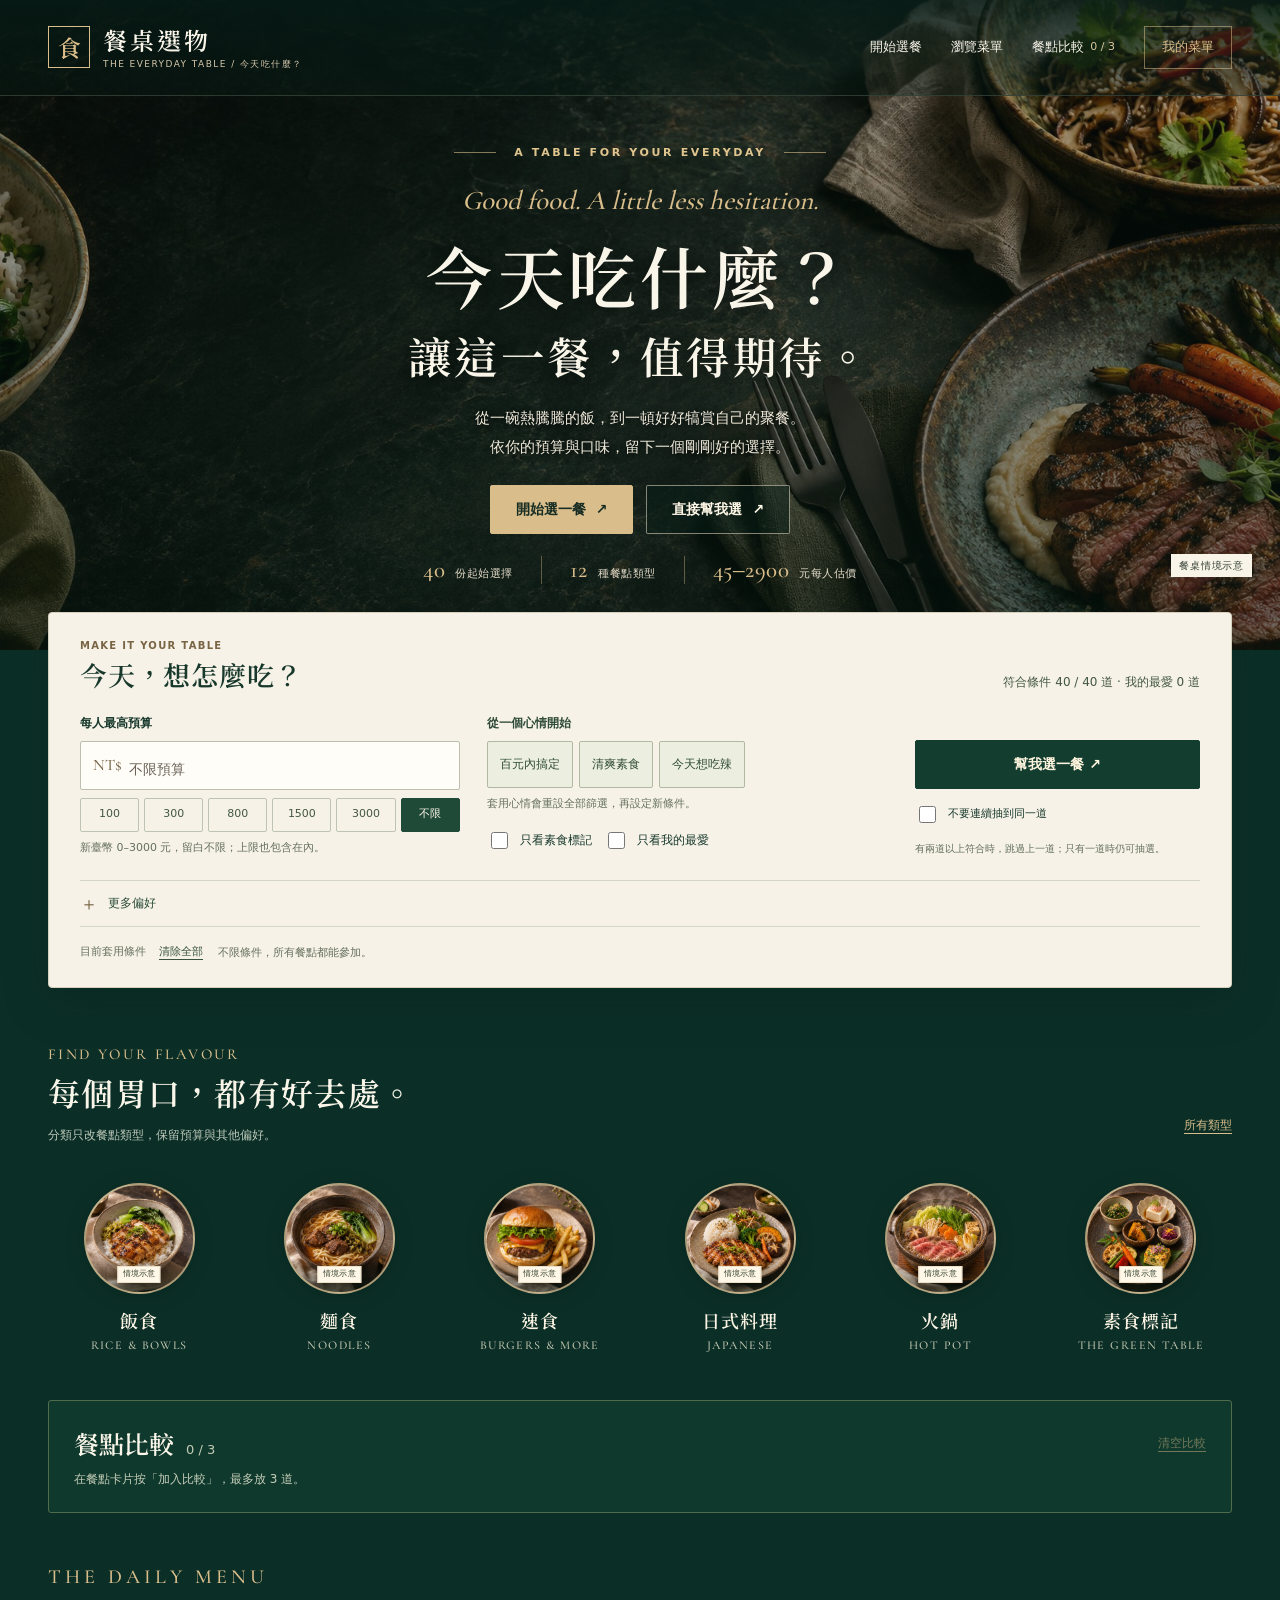
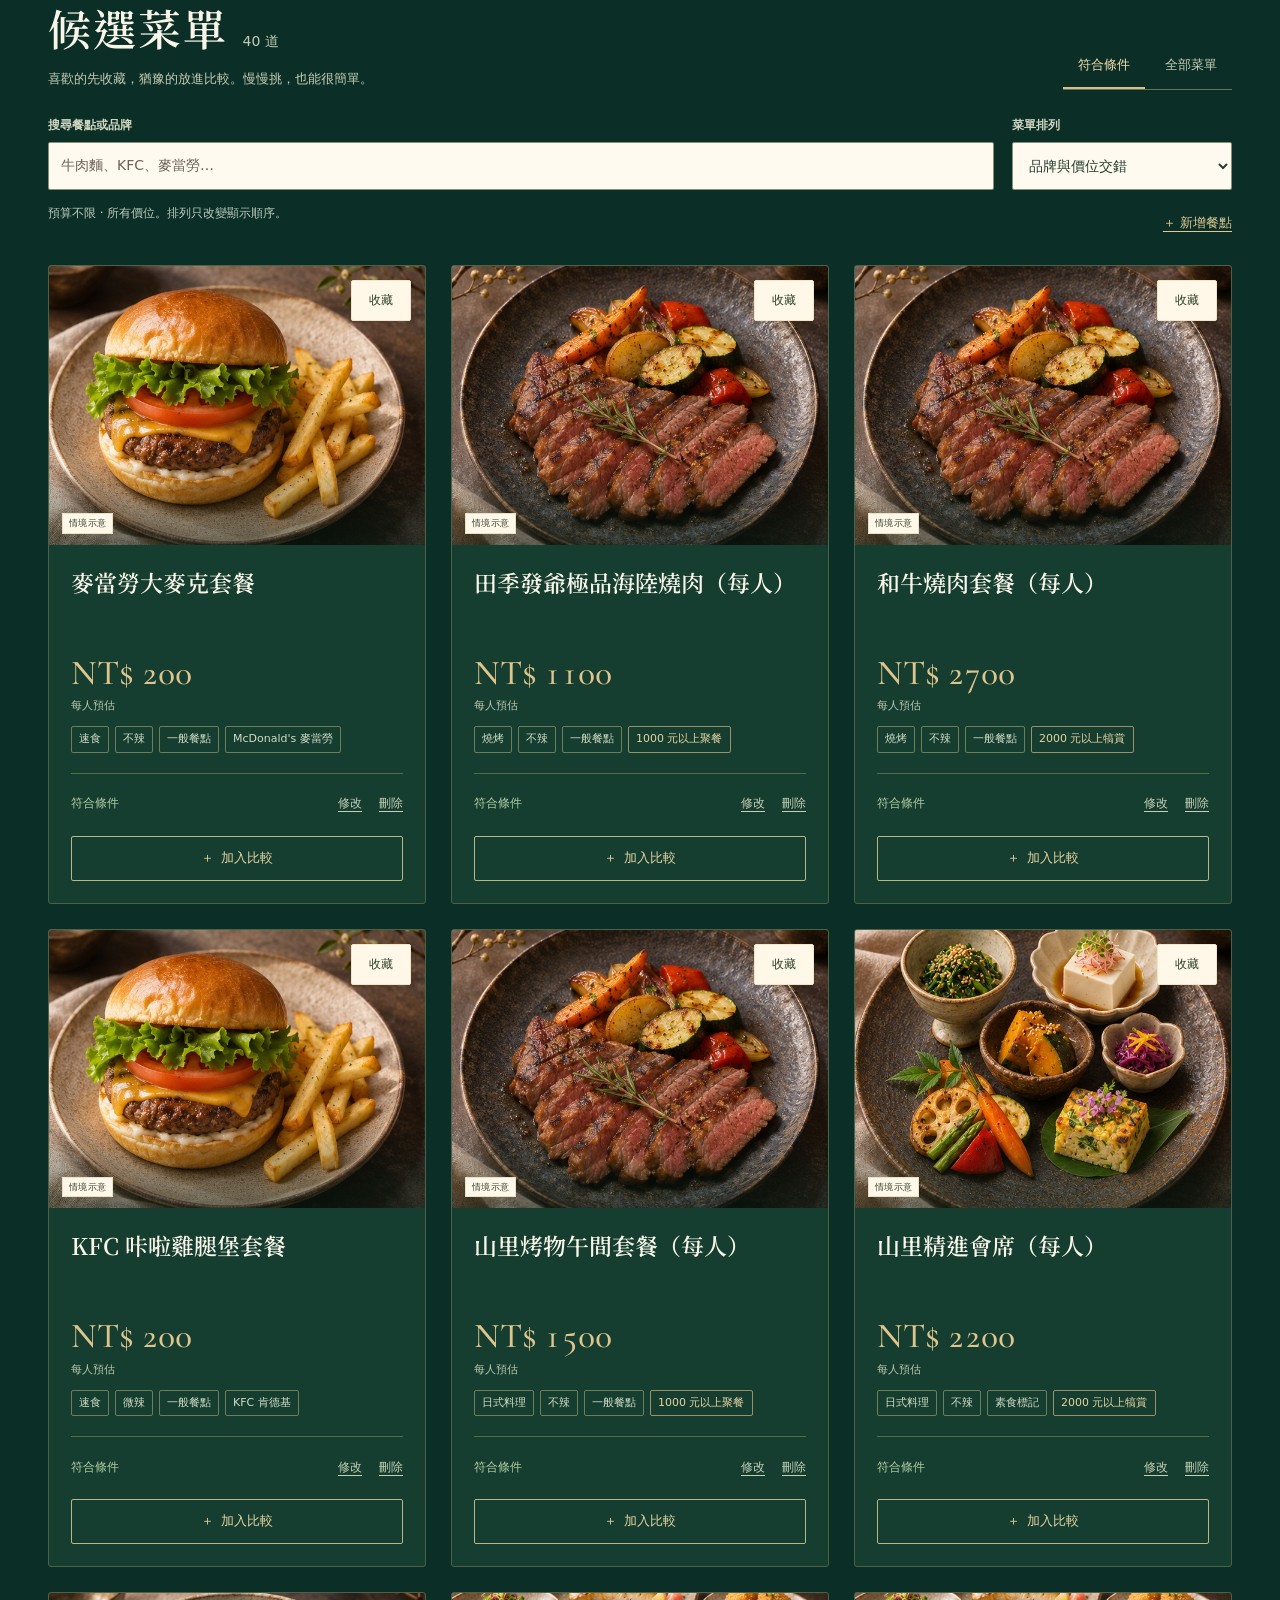
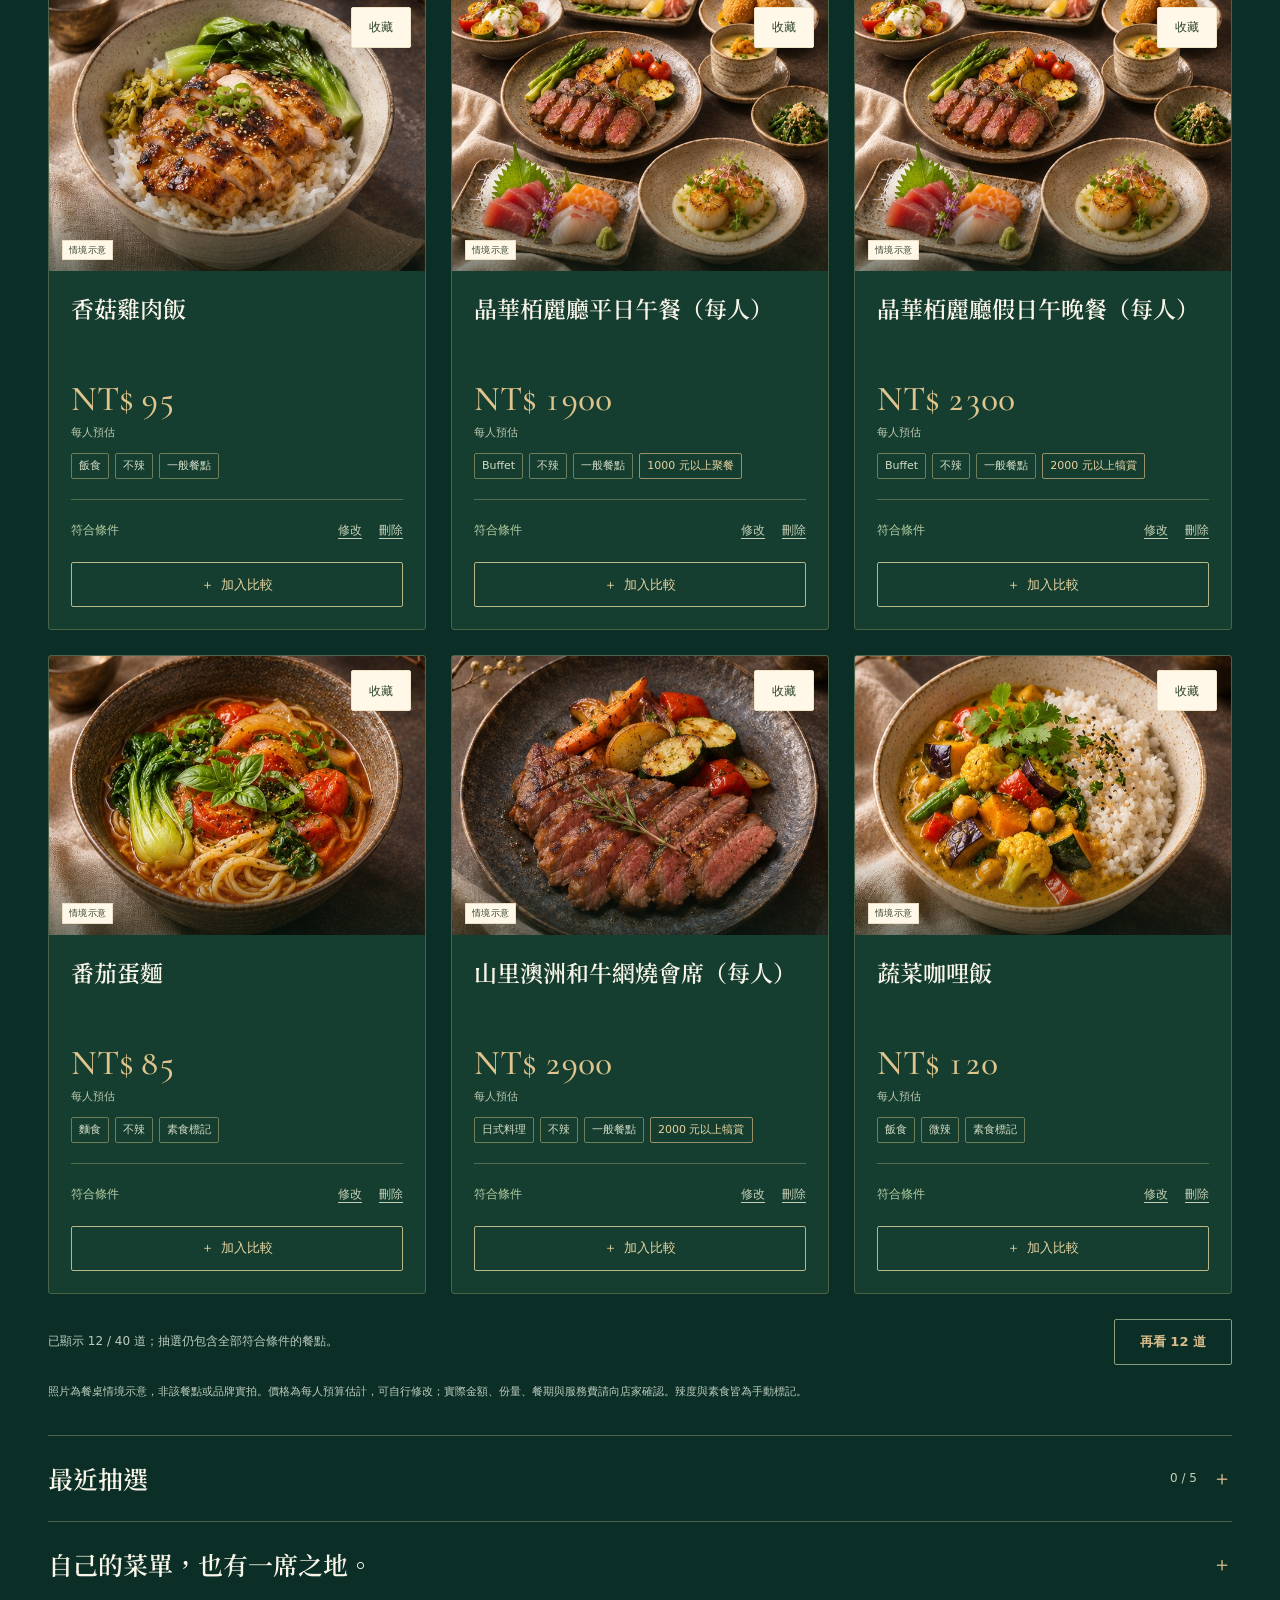
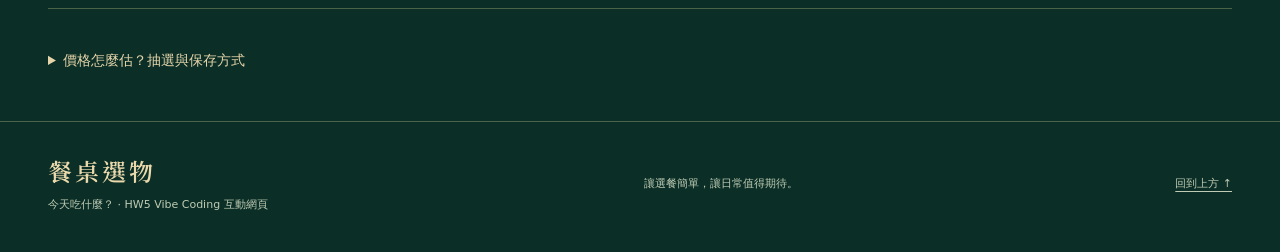
==== commit 4d0d725e: "Redesign meal selection as a photographic restaurant experience" ====
--- a/index.html
+++ b/index.html
@@ -4,455 +4,46 @@
   <meta charset="utf-8">
   <meta name="viewport" content="width=device-width,initial-scale=1">
   <meta name="description" content="從自己的菜單，依預算和口味挑出今天的一餐。可新增餐點、隨機抽選及儲存最愛。">
-  <title>今天吃什麼？｜我的選餐小幫手</title>
-  <style>
-    :root{--paper:#f7f5ee;--ink:#243a30;--muted:#657268;--green:#285b43;--light:#eaf0e4;--line:#dce1d5;--yellow:#f6ce65;--white:#fffef9;--red:#9b382d;--radius:22px}
-    *{box-sizing:border-box}body{margin:0;background:var(--paper);color:var(--ink);font-family:"Microsoft JhengHei","PingFang TC",system-ui,sans-serif;font-size:15px;line-height:1.65}button,input,select{font:inherit}button{cursor:pointer}button:disabled{cursor:not-allowed;opacity:.5}button,input,select,a{touch-action:manipulation}button:focus-visible,input:focus-visible,select:focus-visible,summary:focus-visible{outline:3px solid #a17b14;outline-offset:3px}button{transition:background .15s,transform .15s}button:hover:not(:disabled){transform:translateY(-1px)}[hidden]{display:none!important}
-    .wrap{max-width:1160px;margin:auto;padding:0 30px}header{border-bottom:1px solid var(--line)}.top{display:flex;align-items:center;justify-content:space-between;gap:14px;padding-top:22px;padding-bottom:22px}.brand{font-weight:800;font-size:19px;display:flex;align-items:center;gap:10px}.brand svg{width:34px;height:34px}.top-note{color:var(--muted);font-size:13px}.intro{padding:36px 0 25px}.eyebrow{letter-spacing:.14em;font-size:12px;font-weight:800;color:var(--green)}h1{font-size:clamp(32px,5vw,48px);line-height:1.25;margin:8px 0 10px;letter-spacing:-.03em}h2{font-size:20px;margin:0}p{margin:8px 0}.intro p{color:var(--muted);max-width:740px}.steps{display:flex;gap:10px;margin-top:17px;flex-wrap:wrap}.steps span{font-size:13px;color:var(--green)}.steps b{background:var(--light);border-radius:50%;display:inline-grid;place-items:center;width:25px;height:25px;margin-right:5px}
-    .layout{display:grid;grid-template-columns:290px minmax(0,1fr);gap:24px;align-items:start}.panel{background:var(--white);border:1px solid var(--line);border-radius:var(--radius);padding:24px}.filters h2{margin-bottom:17px}.field{margin:0 0 16px}label{display:block;font-weight:700;font-size:14px;margin-bottom:6px}input:not([type=checkbox]),select{width:100%;border:1px solid #becabf;background:#fff;border-radius:10px;padding:10px 12px;color:var(--ink);min-height:45px}input::placeholder{color:#858b85}.hint{color:var(--muted);font-size:12px;margin:4px 0}.check{display:flex;align-items:center;gap:9px;font-weight:500;margin:12px 0;cursor:pointer}.check input{width:18px;height:18px;accent-color:var(--green)}.btn{border:0;border-radius:12px;padding:11px 18px;font-weight:700;min-height:44px}.primary{background:var(--green);color:white}.primary:hover{background:#1f4936}.subtle{background:var(--light);color:var(--green)}.textbtn{border:0;background:none;padding:6px 0;color:var(--green);text-decoration:underline;text-underline-offset:3px;font-size:13px}.status{font-size:13px;color:var(--green);border-top:1px solid var(--line);padding-top:15px;margin-top:18px}.warning{color:var(--red);font-size:13px}.notice{padding:10px 14px;background:#fff1d2;border-radius:10px;font-size:13px;margin-bottom:16px}.result{position:relative;overflow:hidden;background:var(--light);border-color:#d1dfc9;min-height:275px;display:flex;align-items:center;gap:24px}.result-body{flex:1;min-width:0;position:relative;z-index:1}.result small{font-size:12px;font-weight:700;color:var(--green)}.result h2{font-size:32px;line-height:1.35;margin:8px 0;overflow-wrap:anywhere}.result p{color:#52644f;font-size:14px}.result-actions{display:flex;gap:10px;flex-wrap:wrap;margin-top:20px}.dish-art{width:164px;min-width:120px;color:var(--green)}.dish-art svg{display:block;width:100%;height:auto}.tagrow{display:flex;gap:7px;flex-wrap:wrap;margin-top:10px}.tag{display:inline-block;padding:2px 9px;border-radius:20px;font-size:12px;background:#f1f3eb;border:1px solid var(--line);color:#51654f}.price{font-size:25px;font-weight:800;color:var(--green)}.price span{font-weight:400;font-size:12px;margin-left:4px}.chosen .price{font-size:27px}.toolbar{display:flex;justify-content:space-between;align-items:center;gap:12px;flex-wrap:wrap;margin:25px 0 13px}.toolbar h2 span{font-size:13px;font-weight:400;color:var(--muted);margin-left:8px}.segments{display:flex;background:#e9ede2;padding:4px;border-radius:11px;gap:4px}.segments button{background:transparent;border:0;color:var(--muted);border-radius:8px;padding:6px 12px;font-size:13px;font-weight:700;min-height:35px}.segments button[aria-pressed=true]{background:white;color:var(--green);box-shadow:0 1px 3px #243a3010}.cards{display:grid;grid-template-columns:repeat(2,minmax(0,1fr));gap:12px}.card{border:1px solid var(--line);border-radius:16px;background:var(--white);padding:17px}.card-head{display:flex;align-items:start;justify-content:space-between;gap:8px}.card h3{font-size:17px;margin:0;overflow-wrap:anywhere}.card .price{font-size:20px;margin-top:6px}.fav{border:1px solid var(--line);border-radius:50%;width:36px;height:36px;flex-shrink:0;background:transparent;font-size:21px;color:#657268;line-height:1}.fav[aria-pressed=true]{background:#fff0c6;color:#735405;border-color:#eac866}.card-footer{display:flex;justify-content:space-between;align-items:center;border-top:1px solid #eceee6;margin-top:12px;padding-top:9px;gap:8px}.editdelete{display:flex;gap:12px}.editdelete button{font-size:12px;background:none;border:0;padding:4px 0;color:var(--muted);text-decoration:underline;text-underline-offset:3px}.match{font-size:12px;color:var(--green)}.nomatch{color:#7f6a53}.empty{padding:30px;border:1px dashed #becabf;border-radius:15px;text-align:center;color:var(--muted);grid-column:1/-1}.sample-note{font-size:12px;color:var(--muted);margin:12px 0 0}.add-panel{margin-top:23px}.formgrid{display:grid;grid-template-columns:2fr 1fr;gap:12px;margin-top:17px}.formgrid .field{margin:0}.form-actions{display:flex;gap:10px;align-items:center;flex-wrap:wrap;margin-top:15px}.form-actions p{margin:0;font-size:13px}.undo{margin-top:12px;display:flex;align-items:center;gap:12px;flex-wrap:wrap;font-size:13px}.undo button{font-size:13px}.info{margin:28px 0 35px;color:var(--muted);font-size:12px}.info summary{cursor:pointer;font-weight:700;color:var(--green);font-size:13px}.info p{margin:8px 0}.info ul{padding-left:20px}.footer{border-top:1px solid var(--line);padding:18px 0;font-size:12px;color:var(--muted);display:flex;justify-content:space-between;gap:15px}.flash{animation:pop .23s ease-out}@keyframes pop{from{transform:scale(.985);opacity:.7}to{transform:scale(1);opacity:1}}.sr-only{position:absolute;width:1px;height:1px;overflow:hidden;clip:rect(0,0,0,0);white-space:nowrap}
-    @media(max-width:820px){.wrap{padding:0 20px}.layout{grid-template-columns:1fr}.filters{display:grid;grid-template-columns:1fr 1fr;gap:0 16px}.filters h2,.filters .checks,.filters .status,.filters .warning{grid-column:1/-1}.filters h2{margin-bottom:15px}.filters .textbtn{justify-self:start}.dish-art{width:145px}.intro{padding-top:28px}.result{min-height:250px}}
-    @media(max-width:480px){.wrap{padding:0 15px}.top{padding:17px 0}.top-note{display:none}.brand{font-size:17px}.panel{padding:19px;border-radius:18px}.filters{grid-template-columns:1fr}.filters .field{margin-bottom:12px}.result{gap:8px;align-items:start}.dish-art{width:82px;min-width:65px;margin-top:24px}.result h2{font-size:27px}.result-actions{gap:8px}.result-actions .btn{padding:10px 13px}.cards{grid-template-columns:1fr}.toolbar{align-items:start}.formgrid{grid-template-columns:1fr}.footer{flex-direction:column;gap:2px}.intro p{font-size:14px}}
-    @media(prefers-reduced-motion:reduce){*,*::before,*::after{animation:none!important;transition:none!important;scroll-behavior:auto!important}}
-  /* HW5 UI revision: warm cream, peach, mint and a small lilac accent.
-   Append after the original inline CSS. No external fonts or image assets. */
-:root {
-  --paper: #fff9ee;
-  --ink: #293b33;
-  --muted: #59645c;
-  --green: #245b46;
-  --light: #e7f3e9;
-  --line: #dfded0;
-  --yellow: #f8cd72;
-  --white: #fffefa;
-  --red: #923c31;
-  --peach: #ffe2ce;
-  --mint: #d7eadb;
-  --lilac: #ece4f7;
-  --radius: 25px;
-}
-
-body {
-  background-color: var(--paper);
-  background-image: radial-gradient(#bfbaa033 .8px, transparent .8px);
-  background-size: 24px 24px;
-  font-size: 15px;
-  line-height: 1.65;
-  -webkit-font-smoothing: antialiased;
-}
-.wrap { max-width: 1200px; padding-right: 32px; padding-left: 32px; }
-header { background: #fffefae8; border-bottom-color: #e4dfd1; }
-.top { padding-top: 18px; padding-bottom: 18px; }
-.brand { gap: 12px; font-size: 21px; letter-spacing: -.02em; }
-.brand svg { width: 40px; height: 40px; }
-.top-note {
-  background: var(--lilac);
-  border: 1px solid #ded3ec;
-  padding: 6px 13px;
-  border-radius: 999px;
-  color: #5b4966;
-}
-
-.intro {
-  position: relative;
-  margin-top: 26px;
-  margin-bottom: 24px;
-  padding: 28px 30px;
-  background: #fffefa;
-  border: 1px solid var(--line);
-  border-radius: 29px;
-  box-shadow: 0 5px 0 #e9dfcb66;
-  isolation: isolate;
-}
-.intro::before {
-  content: "";
-  position: absolute;
-  right: 20px;
-  top: 18px;
-  width: 185px;
-  height: 160px;
-  border-radius: 43% 57% 51% 49%;
-  background: var(--peach);
-  transform: rotate(9deg);
-  z-index: -1;
-  pointer-events: none;
-}
-.hero-copy { max-width: 830px; padding-right: 150px; }
-.eyebrow {
-  display: inline-block;
-  padding: 3px 10px;
-  background: var(--mint);
-  border-radius: 7px;
-  color: #285a41;
-  font-size: 12px;
-  letter-spacing: .08em;
-}
-h1 { font-size: clamp(31px, 4.4vw, 46px); line-height: 1.3; margin: 10px 0; }
-.intro p { color: var(--muted); max-width: 700px; }
-.steps { gap: 8px; margin-top: 18px; }
-.steps span {
-  display: inline-flex;
-  align-items: center;
-  color: #415444;
-  border: 1px solid #e4e1d4;
-  background: #fbf9f0;
-  border-radius: 999px;
-  padding: 5px 10px 5px 5px;
-  font-size: 12px;
-}
-.steps b { background: #f5d48a; color: #4e4926; width: 24px; height: 24px; margin-right: 6px; }
-.hero-sticker {
-  position: absolute;
-  right: 32px;
-  top: 50%;
-  width: 152px;
-  min-height: 130px;
-  display: grid;
-  place-items: center;
-  transform: translateY(-50%) rotate(5deg);
-  font-size: 85px;
-  line-height: 1;
-  filter: drop-shadow(0 5px 0 #a8835530);
-  pointer-events: none;
-}
-.hero-sticker svg { width: 100%; height: auto; }
-.sticker-note { position:absolute; left:-8px; top:-9px; font-size:15px; font-weight:800; padding:7px 12px; background:#f8cd72; border:2px solid #314638; border-radius:14px; transform:rotate(-12deg); white-space:nowrap; }
-.sticker-star { position:absolute; right:-10px; top:10px; color:#806d36; font-size:33px; }
-.sticker-heart { position:absolute; left:-14px; bottom:15px; color:#c27866; font-size:35px; }
-.version-note { font-size: 12px; color: #647064; margin-top: 10px; }
-
-.layout { grid-template-columns: 304px minmax(0, 1fr); gap: 22px; }
-.panel {
-  padding: 23px;
-  border: 1px solid var(--line);
-  border-radius: var(--radius);
-  box-shadow: 0 3px 0 #e9e0cf66;
-}
-h2 { font-size: 20px; letter-spacing: -.015em; }
-.filters { background: #fffefa; }
-.filters h2 { margin-bottom: 17px; }
-label { font-size: 14px; color: #334b3c; }
-input:not([type=checkbox]), select {
-  min-height: 46px;
-  padding: 10px 12px;
-  border-radius: 13px;
-  border-color: #bbc9ba;
-  background-color: #fffefc;
-  box-shadow: inset 0 1px 0 #eeeeeb;
-}
-input::placeholder { color: #69746b; opacity: 1; }
-input[aria-invalid=true] { border-color: #ab4b3c; background: #fff5ef; }
-.hint, .sample-note { color: #5f685e; }
-.check { gap: 10px; line-height: 1.5; min-height: 30px; margin: 10px 0; }
-.check input { width: 20px; height: 20px; flex-shrink: 0; }
-.status { color: #375842; padding-top: 14px; border-top: 1px dashed #cecdbb; }
-.warning { color: var(--red); }
-.notice { border: 1px solid #e6ce8d; background: #fff2cb; border-radius: 14px; color: #55491e; }
-
-button, input, select, summary, a { -webkit-tap-highlight-color: transparent; }
-button:focus-visible, input:focus-visible, select:focus-visible, summary:focus-visible, a:focus-visible {
-  outline: 3px solid #695387;
-  outline-offset: 3px;
-}
-.btn {
-  border: 1px solid transparent;
-  border-radius: 15px;
-  padding: 11px 17px;
-  min-height: 47px;
-  line-height: 1.45;
-  transition: background .16s ease, transform .16s ease, box-shadow .16s ease;
-}
-.primary { background: var(--green); color: #fffefa; box-shadow: 0 3px 0 #153c2d; }
-.primary:hover:not(:disabled) { background: #1a4937; box-shadow: 0 4px 0 #153c2d; }
-.primary:active:not(:disabled) { transform: translateY(2px); box-shadow: 0 1px 0 #153c2d; }
-.subtle { background: #fffefa; color: #34573c; border-color: #b9cbb9; }
-.subtle:hover:not(:disabled) { background: #eff6e9; }
-button:disabled { opacity: .66; }
-.textbtn { color: #2e5841; min-height: 40px; padding-top: 6px; padding-bottom: 6px; }
-
-.quick-picks { margin: 1px 0 18px; }
-.quick-picks > p, .quick-picks > .hint { margin: 0 0 8px; font-size: 12px; color: #5a665a; }
-.quick-picks > div { display: flex; flex-wrap: wrap; gap: 7px; }
-.quick-pick {
-  display:inline-flex;
-  align-items:center;
-  justify-content:center;
-  gap:5px;
-  text-decoration:none;
-  min-height: 40px;
-  padding: 7px 10px;
-  border: 1px solid #d4ceba;
-  border-radius: 11px;
-  background: #faf5e7;
-  color: #4c5036;
-  font-size: 12px;
-  font-weight: 700;
-  line-height: 1.4;
-}
-.quick-pick:hover:not(:disabled) { background: #f5e8c7; }
-.quick-pick[aria-pressed=true] { background: #efe4f7; color: #614d73; border-color: #bbaaCA; }
-
-.result {
-  background: linear-gradient(110deg, #e7f3e9 0%, #edf4e9 66%, #f6eccf 100%);
-  border-color: #bacfbb;
-  min-height: 272px;
-  gap: 19px;
-  box-shadow: 0 4px 0 #c9d9be66;
-}
-.result small {
-  display: inline-block;
-  font-size: 12px;
-  padding: 3px 9px;
-  background: #fffdf2;
-  color: #356448;
-  border-radius: 999px;
-  border: 1px solid #c8d7bd;
-}
-.result h2 { font-size: 32px; margin-top: 11px; margin-bottom: 8px; }
-.result p { color: #4b624b; font-size: 14px; }
-.result-actions { gap: 9px; margin-top: 19px; }
-.dish-art { width: 147px; min-width: 105px; color: #315c43; transform: rotate(-3deg); }
-.dish-art svg { filter: drop-shadow(0 5px 0 #80966018); }
-.tagrow { gap: 6px; margin-top: 10px; }
-.tag {
-  background: #f6f4eb;
-  border: 1px solid #dcdccf;
-  color: #52624e;
-  padding: 3px 8px;
-  border-radius: 8px;
-  font-size: 12px;
-  line-height: 1.6;
-}
-.tag:nth-child(2) { background: #fff1e7; color: #795443; border-color: #e5d4c8; }
-.tag:nth-child(3) { background: #edf3e7; color: #526449; border-color: #d3dfc8; }
-.price { color: #2f6749; }
-.price span { color: #606d5c; }
-
-.toolbar { margin-top: 23px; margin-bottom: 13px; }
-.toolbar h2 span { color: #626d62; }
-.segments { background: #ede8db; border: 1px solid #e0dbce; border-radius: 13px; padding: 4px; }
-.segments button { min-height: 38px; color: #616653; border-radius: 9px; font-size: 12px; padding: 6px 10px; }
-.segments button[aria-pressed=true] { color: #33543d; background: #fffefa; box-shadow: 0 2px 3px #7b80641a; }
-.cards { gap: 13px; }
-.card {
-  position: relative;
-  border-color: #dfded1;
-  border-radius: 20px;
-  padding: 17px 17px 12px;
-  background: #fffefa;
-  box-shadow: 0 3px 0 #e8dfca55;
-}
-.card:hover { border-color: #b7c7af; }
-.card-head { gap: 9px; align-items: center; }
-.card h3 { font-size: 17px; line-height: 1.55; }
-.food-icon {
-  display: inline-grid;
-  place-items: center;
-  width: 37px;
-  height: 37px;
-  flex-shrink: 0;
-  margin-right: 7px;
-  border-radius: 12px;
-  background: #f7e5cd;
-  font-size: 23px;
-  vertical-align: middle;
-  line-height: 1;
-}
-.food-icon + span { vertical-align: middle; }
-.card:nth-child(4n+2) .food-icon { background: #eee5f6; }
-.card:nth-child(4n+3) .food-icon { background: #e0eddb; }
-.card:nth-child(4n+4) .food-icon { background: #f8e1d5; }
-.card .price { font-size: 21px; margin-top: 9px; }
-.fav {
-  width: 44px;
-  height: 44px;
-  color: #677166;
-  background: #faf8f0;
-  border-color: #dedccf;
-  border-radius: 15px;
-  font-size: 23px;
-}
-.fav:hover:not(:disabled) { background: #f8eecd; }
-.fav[aria-pressed=true] { background: #ffe7a5; color: #785000; border-color: #cdaa50; }
-.card-footer { border-top-style: dashed; border-top-color: #dfded0; padding-top: 5px; margin-top: 12px; }
-.editdelete { gap: 11px; }
-.editdelete button { min-height: 38px; color: #626d62; font-size: 12px; }
-.editdelete button:last-child { color: #835148; }
-.match { color: #3a6646; font-size: 12px; }
-.nomatch { color: #785f46; }
-.empty { background: #fbf7ed; border-color: #c8cab9; padding: 25px 20px; color: #62705e; line-height: 1.7; }
-.sample-note { font-size: 12px; line-height: 1.7; margin-top: 14px; }
-.undo { background: #fff2d2; border: 1px solid #e1cd91; padding: 7px 12px; border-radius: 14px; color: #5d512e; }
-.add-panel { margin-top: 21px; background: #fffdf6; }
-.add-panel h2 { color: #415238; }
-.formgrid { gap: 12px 14px; }
-.form-actions { margin-top: 15px; }
-
-.history-panel { margin-top: 21px; background: #f7f0fc; border-color: #ddcfe8; }
-.history-panel h2 { color: #55435f; font-size: 18px; }
-.history-panel .hint { color: #65546d; }
-.history-panel .toolbar { margin: 0 0 9px; }
-.history-list { list-style: none; padding: 0; margin: 10px 0 0; display: grid; gap: 8px; }
-.history-item {
-  display: flex;
-  justify-content: space-between;
-  align-items: center;
-  flex-wrap: wrap;
-  gap: 6px 12px;
-  border: 1px solid #e0d5e8;
-  background: #fffdfd;
-  padding: 10px 12px;
-  border-radius: 13px;
-  font-size: 13px;
-  color: #574960;
-}
-.history-item strong { font-size: 13px; overflow-wrap: anywhere; }
-.history-item > span:first-child { overflow-wrap:anywhere; min-width:0; flex:1; }
-.history-price { white-space:nowrap; font-weight:700; }
-.result .hint { font-size:12px; }
-.repeat-check { font-size:13px; }
-.history-item small { color: #6b5e70; font-size: 12px; }
-.history-empty { margin: 11px 0 0; font-size: 13px; color: #66556e; }
-.info { margin-top: 27px; color: #606b5e; font-size: 12px; }
-.info summary { font-size: 13px; min-height: 40px; color: #3c5d42; }
-.info li { margin-bottom: 6px; }
-.footer { border-top: 1px dashed #d2cbb7; color: #68705e; padding-top: 19px; padding-bottom: 22px; }
-.flash { animation: food-pop .28s ease-out; }
-@keyframes food-pop { from { transform: translateY(3px); opacity: .8; } to { transform: translateY(0); opacity: 1; } }
-
-@media (max-width: 1000px) {
-  .layout { grid-template-columns: 280px minmax(0, 1fr); gap: 18px; }
-  .panel { padding: 20px; }
-  .dish-art { width: 115px; min-width: 92px; }
-  .hero-copy { padding-right: 150px; }
-}
-@media (max-width: 820px) {
-  .wrap { padding-right: 20px; padding-left: 20px; }
-  .intro { padding: 24px; margin-top: 22px; }
-  .intro::before { width: 135px; height: 133px; }
-  .hero-copy { padding-right: 122px; }
-  .hero-sticker { width: 115px; right: 23px; font-size: 68px; min-height: 95px; }
-  .layout { grid-template-columns: minmax(0, 1fr); gap: 19px; }
-  .filters { grid-template-columns: 1fr 1fr; gap: 0 16px; }
-  .filters h2, .filters .checks, .filters .status, .filters .warning, .filters .quick-picks { grid-column: 1 / -1; }
-  .quick-picks > div { gap: 8px; }
-  .quick-pick { min-height: 42px; }
-  .dish-art { width: 143px; min-width: 100px; }
-}
-@media (max-width: 480px) {
-  body { background-size: 28px 28px; }
-  .wrap { padding-right: 15px; padding-left: 15px; }
-  .top { padding-top: 15px; padding-bottom: 15px; }
-  .brand { font-size: 19px; gap: 9px; }
-  .brand svg { width: 34px; height: 34px; }
-  .top-note { display: none; }
-  .intro { margin-top: 18px; margin-bottom: 20px; padding: 20px 18px; border-radius: 23px; }
-  .intro::before { width: 78px; height: 80px; top: 17px; right: 12px; }
-  .hero-copy { padding-right: 0; }
-  .hero-sticker { top: 24px; right: 15px; width: 72px; min-height: 65px; font-size: 45px; transform: rotate(7deg); }
-  .sticker-note {font-size:10px; padding:4px 7px; left:0; top:-6px; border-width:1px;}
-  .sticker-star {font-size:20px;right:-4px;top:11px;}
-  .sticker-heart {font-size:22px;left:-8px;bottom:3px;}
-  h1 { font-size: 30px; line-height: 1.35; }
-  .hero-copy h1 { padding-right: 66px; }
-  .eyebrow { font-size: 11px; max-width: calc(100% - 78px); }
-  .intro p { font-size: 14px; }
-  .steps { gap: 6px; margin-top: 14px; }
-  .steps span { padding-right: 8px; font-size: 11px; }
-  .steps b { width: 22px; height: 22px; margin-right: 4px; }
-  .panel { padding: 19px; border-radius: 22px; }
-  .filters { grid-template-columns: minmax(0, 1fr); gap: 0; }
-  .filters .field { margin-bottom: 13px; }
-  .quick-picks { margin-bottom: 16px; }
-  .quick-picks > div { display: grid; grid-template-columns: repeat(2, minmax(0, 1fr)); gap: 7px; }
-  .quick-pick { padding: 8px 7px; font-size: 12px; min-height: 44px; }
-  .result { align-items: flex-start; gap: 8px; min-height: 254px; }
-  .result h2 { font-size: 27px; }
-  .dish-art { width: 80px; min-width: 65px; margin-top: 26px; }
-  .result-actions { gap: 9px; }
-  .result-actions .btn { padding: 10px 12px; min-height: 46px; font-size: 13px; }
-  .toolbar { gap: 9px; }
-  .toolbar h2 { font-size: 19px; }
-  .segments button { min-height: 38px; padding-left: 9px; padding-right: 9px; }
-  .cards { grid-template-columns: minmax(0, 1fr); gap: 12px; }
-  .card { padding: 17px 17px 12px; }
-  .card h3 { font-size: 18px; }
-  .food-icon { width: 38px; height: 38px; font-size: 24px; }
-  .editdelete button { min-height: 40px; }
-  .formgrid { grid-template-columns: minmax(0, 1fr); }
-  .history-panel { margin-top: 19px; }
-  .history-item { padding: 10px; }
-  .footer { flex-direction: column; gap: 3px; }
-}
-@media (prefers-reduced-motion: reduce) {
-  *, *::before, *::after { animation: none !important; transition: none !important; scroll-behavior: auto !important; }
-  button:hover:not(:disabled), button:active:not(:disabled) { transform: none !important; }
-}
-.back-top {color:var(--green);text-underline-offset:3px;min-height:40px;display:inline-flex;align-items:center;}
-@media(max-width:360px){.hero-copy h1{font-size:26px;padding-right:58px;}.hero-sticker{width:64px;right:12px;}.eyebrow{letter-spacing:0;}}
-
-    .catalog-summary{font-size:13px;color:var(--green);margin:0 0 15px;font-weight:700}
-    .budget-picks{display:flex;gap:6px;flex-wrap:wrap;margin:9px 0 4px}
-    .budget-pick{border:1px solid #d4ceba;border-radius:9px;background:#faf5e7;padding:5px 9px;min-height:34px;font-size:12px;color:#4c5036}
-    .budget-pick[aria-pressed=true]{background:#ece4f7;border-color:#bbaaCA;color:#614d73}
-    .load-more-row{display:flex;justify-content:space-between;align-items:center;gap:10px;flex-wrap:wrap;margin:16px 0 0}
-    .match-reasons{margin-top:15px;padding:12px 14px;background:#fffefaab;border:1px solid #c9dac5;border-radius:13px;overflow-wrap:anywhere}
-    .match-reasons h3{font-size:14px;margin:0 0 5px}.match-reasons ul{margin:0;padding-left:19px;font-size:13px;color:#435b43}.match-reasons li+li{margin-top:4px}
-    .recovery-panel{margin-top:14px;background:#fff9e9;border-color:#e5d4ac}.recovery-panel h2{font-size:18px}.recovery-panel p{font-size:13px;color:#5b604c}.recovery-actions{list-style:none;padding:0;margin:13px 0;display:grid;gap:8px}.recovery-actions button{width:100%;text-align:left;white-space:normal;overflow-wrap:anywhere;border:1px solid #d2c7a6;background:#fffefa;color:var(--green);border-radius:10px;padding:10px 13px;min-height:44px;font-size:13px;font-weight:700}.recovery-actions button:hover{background:#f0f4e7}.recovery-actions .recovery-count{display:block;font-size:12px;font-weight:400;color:#59645c;margin-top:2px}.recovery-panel .hint{font-size:12px}
-    .compare-row{margin-top:12px}.compare-toggle{width:100%;min-height:40px;border:1px solid #d5c8e2;border-radius:9px;background:#f6f0fb;color:#604b71;font-size:13px;font-weight:700}.compare-toggle[aria-pressed=true]{background:#e8dcf1;border-color:#aa8fbb}.comparison-panel{margin-top:20px;background:#fcf9ff;border-color:#ded2e8}.comparison-panel .toolbar{margin:0 0 8px}.comparison-panel h2 span{white-space:nowrap}.comparison-items{display:grid;grid-template-columns:repeat(3,minmax(0,1fr));gap:10px;margin-top:14px}.comparison-item{min-width:0;padding:13px;background:var(--white);border:1px solid #dfd7e5;border-radius:12px;overflow-wrap:anywhere}.comparison-item h3{font-size:15px;margin:0 0 6px}.comparison-item .price{font-size:20px}.comparison-item dl{font-size:12px;margin:10px 0}.comparison-item dl>div{border-top:1px solid #ece6ef;padding:6px 0}.comparison-item dt{color:var(--muted)}.comparison-item dd{margin:1px 0 0;font-weight:600}.comparison-item .textbtn{min-height:40px}.comparison-status{font-size:13px;color:#604b71;margin:4px 0;overflow-wrap:anywhere}.comparison-panel>.hint{margin-bottom:0}.comparison-link{color:var(--green);text-underline-offset:3px}
-    @media(max-width:1100px){.comparison-items{grid-template-columns:1fr}}
-    .info a{color:var(--green);text-underline-offset:3px}
-    .menu-tools{display:flex;align-items:end;gap:18px;justify-content:space-between;margin:0 0 13px}.menu-tools>div{min-width:200px}.menu-tools label{font-size:12px;margin-bottom:4px}.menu-tools select{font-size:13px;min-height:40px;padding:8px 10px}.menu-tools .hint{max-width:350px;margin:0 0 4px}.premium-card{background:#fff8ee;border-color:#e2c58f}.premium-card .food-icon{background:#f5dca9}.price-tier{background:#fff0d2!important;color:#72551e!important;border-color:#e5cd99!important}
-    @media(max-width:480px){.menu-tools{align-items:stretch;flex-direction:column;gap:7px}.menu-tools>div{min-width:0}.menu-tools .hint{max-width:none}}
-  </style>
+  <title>今天吃什麼？｜餐桌選物</title>
+  <link rel="stylesheet" href="editorial.css">
 </head>
 <body>
-<header id="top"><div class="wrap top"><div class="brand"><svg viewBox="0 0 40 40" fill="none" aria-hidden="true"><path d="M7 20h26c-1 10-5 14-13 14S8 30 7 20Z" fill="#f6ce65" stroke="#285b43" stroke-width="2"/><path d="M6 20h28M14 13c-3-3 3-4 0-7m7 7c-3-3 3-4 0-7m7 7c-3-3 3-4 0-7" stroke="#285b43" stroke-width="2" stroke-linecap="round"/></svg>今天吃什麼？</div><span class="top-note">少一點猶豫，開始好好吃飯。</span></div></header>
-<main class="wrap">
-  <section class="intro"><div class="hero-copy"><span class="eyebrow">今天的快樂，從一餐開始</span><h1>肚子餓了，<br>靈感還沒來？</h1><p>預算、口味你來選，今天吃什麼交給菜單。<br>把喜歡的留下，下次想吃就找得到。</p><div class="steps" aria-label="使用步驟"><span><b>1</b>選個心情</span><span><b>2</b>抽出一餐</span><span><b>3</b>收藏最愛</span></div></div><div class="hero-sticker" aria-hidden="true"><span class="sticker-note">開飯啦！</span><svg viewBox="0 0 220 180" fill="none"><ellipse cx="112" cy="161" rx="72" ry="9" fill="#d5e4d2"/><path d="M43 84h138c-5 48-30 67-69 67S48 132 43 84Z" fill="#fffdf6" stroke="#314638" stroke-width="4"/><ellipse cx="112" cy="84" rx="69" ry="19" fill="#f8cf62" stroke="#314638" stroke-width="4"/><path d="M64 79c12-25 72-25 94-2" stroke="#fffdf6" stroke-width="14" stroke-linecap="round"/><path d="M153 58 194 15m-29 49 40-42" stroke="#a7744e" stroke-width="6" stroke-linecap="round"/><circle cx="92" cy="117" r="4" fill="#314638"/><circle cx="133" cy="117" r="4" fill="#314638"/><ellipse cx="80" cy="127" rx="9" ry="5" fill="#f4b6b6"/><ellipse cx="145" cy="127" rx="9" ry="5" fill="#f4b6b6"/><path d="M105 126q8 9 16 0M78 48c-12-14 9-19-1-31m35 30c-12-14 9-19-1-31" stroke="#314638" stroke-width="3" stroke-linecap="round"/></svg><span class="sticker-star">✦</span><span class="sticker-heart">♡</span></div></section>
-  <nav class="quick-picks" aria-label="快速設定餐點條件"><p class="quick-label">這餐的心情 <span class="hint">一鍵重設條件，再按抽選。</span></p><div><button type="button" class="quick-pick" id="preset-budget" aria-pressed="false"><span aria-hidden="true">🪙</span> 百元內搞定</button><button type="button" class="quick-pick" id="preset-veggie" aria-pressed="false"><span aria-hidden="true">🥬</span> 清爽素食</button><button type="button" class="quick-pick" id="preset-spicy" aria-pressed="false"><span aria-hidden="true">🌶️</span> 今天想吃辣</button><button type="button" class="quick-pick" data-occasion="premium" aria-pressed="false"><span aria-hidden="true">🍽️</span> 聚餐 1000–1999</button><button type="button" class="quick-pick" data-occasion="luxury" aria-pressed="false"><span aria-hidden="true">✨</span> 犒賞 2000–3000</button><button type="button" class="quick-pick" data-brand="mcdonalds" aria-pressed="false"><span aria-hidden="true">🍔</span> McDonald's 麥當勞</button><button type="button" class="quick-pick" data-brand="kfc" aria-pressed="false"><span aria-hidden="true">🍗</span> KFC 肯德基</button><a class="quick-pick" href="#form-title"><span aria-hidden="true">＋</span> 加一道我的菜</a></div></nav>
-  <p class="catalog-summary">40 份起始選擇 · 12 種分類 · 45–2900 元 · 8 份品牌速食 · 7 份千元以上聚餐選擇</p>
-  <p id="catalog-update" class="notice" role="status" hidden></p>
-  <p id="storage-warning" class="notice" role="status" hidden></p>
-  <div class="layout">
-    <aside class="panel filters" aria-labelledby="filter-title">
-      <h2 id="filter-title">這餐想怎麼吃？</h2>
-      <div class="field"><label for="budget">每人最高預算（新臺幣元）</label><input id="budget" type="number" min="0" max="3000" step="1" placeholder="留白代表不限" inputmode="numeric" aria-describedby="budget-help budget-error"><p class="hint" id="budget-help">每人預算上限，留白不限。想找千元以上的聚餐，搭配下方「這餐的價位」；最高 3000 元。</p><div class="budget-picks" aria-label="快速選擇預算"><button type="button" data-budget="100" class="budget-pick" aria-pressed="false">100</button><button type="button" data-budget="300" class="budget-pick" aria-pressed="false">300</button><button type="button" data-budget="800" class="budget-pick" aria-pressed="false">800</button><button type="button" data-budget="1500" class="budget-pick" aria-pressed="false">1500</button><button type="button" data-budget="3000" class="budget-pick" aria-pressed="false">3000</button><button type="button" data-budget="" class="budget-pick" aria-pressed="false">不限</button></div><p id="budget-error" class="warning" role="status" hidden></p></div>
-      <div class="field"><label for="price-band">這餐的價位</label><select id="price-band" aria-describedby="price-band-help"><option value="all">所有價位</option><option value="everyday">日常餐 0–999 元</option><option value="premium">聚餐 1000–1999 元</option><option value="luxury">犒賞 2000–3000 元</option></select><p class="hint" id="price-band-help">價位區間與最高預算一起套用。</p></div>
-      <div class="field"><label for="dish-search">找餐點或品牌</label><input id="dish-search" type="search" maxlength="40" placeholder="例如：KFC、McDonald's、牛肉麵" aria-describedby="search-help"><p class="hint" id="search-help">可搜尋 KFC／肯德基、McDonald's／麥當勞；名稱搜尋與其他條件一起套用。</p></div>
-      <div class="field"><label for="category">餐點類型</label><select id="category"><option value="all">都可以</option><option value="飯食">飯食</option><option value="麵食">麵食</option><option value="輕食">輕食</option><option value="其他">其他</option><option value="早餐">早餐</option><option value="台式小吃">台式小吃</option><option value="速食">速食</option><option value="港式點心">港式點心</option><option value="日式料理">日式料理</option><option value="火鍋">火鍋</option><option value="燒烤">燒烤</option><option value="Buffet">Buffet</option></select></div>
-      <div class="field"><label for="spice">辣度偏好</label><select id="spice"><option value="all">都可以</option><option value="不辣">不辣</option><option value="微辣">微辣</option><option value="辣">辣</option></select></div>
-      <div class="checks"><label class="check"><input id="vegetarian" type="checkbox">只看標記為素食的餐點</label><label class="check"><input id="favorite-only" type="checkbox">只從我的最愛抽選</label></div>
-      <button id="reset-filters" class="textbtn" type="button">重設篩選條件</button>
-      <p class="status" id="candidate-status" aria-live="polite"></p>
-    </aside>
-    <div>
-      <section id="result-panel" class="panel result" aria-labelledby="result-title">
-        <div class="result-body"><small>今天的選擇</small><div id="result-content"><h2 id="result-title">讓菜單幫你決定。</h2><p>準備好了嗎？按下按鈕，從符合條件的餐點中抽一個。</p></div><div class="result-actions"><button id="draw" class="btn primary" type="button">幫我選一餐 <span aria-hidden="true">↗</span></button><button id="result-favorite" class="btn subtle" type="button" hidden>加入最愛</button></div><label class="check repeat-check"><input id="avoid-repeat" type="checkbox" aria-describedby="repeat-help">不要連續抽到同一道</label><p class="hint" id="repeat-help">有兩道以上符合時，跳過上一道；只有一道時仍可抽選。</p></div>
-        <div class="dish-art" aria-hidden="true"><svg viewBox="0 0 180 180" fill="none"><ellipse cx="92" cy="151" rx="68" ry="10" fill="#d3ddc9"/><path d="M35 85h112c-5 40-21 58-56 58S40 125 35 85Z" fill="#fffef9" stroke="currentColor" stroke-width="3"/><ellipse cx="91" cy="85" rx="56" ry="16" fill="#f6ce65" stroke="currentColor" stroke-width="3"/><path d="M52 77c13-20 61-19 78 1" stroke="#fffef9" stroke-width="12" stroke-linecap="round"/><path d="M62 78c3-11 11-15 16-5m19 6c3-12 11-15 17-7" stroke="#285b43" stroke-width="6" stroke-linecap="round"/><path d="M120 61 155 24m-25 41 33-36" stroke="#9a683c" stroke-width="5" stroke-linecap="round"/><path d="M56 54c-9-10 6-15-1-24m31 24c-9-10 6-15-1-24" stroke="currentColor" stroke-width="3" stroke-linecap="round"/><path d="M57 109c4 9 9 15 17 19" stroke="#dce1d5" stroke-width="4" stroke-linecap="round"/></svg></div>
-      </section>
-      <section id="recovery-panel" class="panel recovery-panel" aria-labelledby="recovery-title" hidden><h2 id="recovery-title">換一個條件，找回選擇</h2><p id="recovery-summary"></p><ul id="recovery-actions" class="recovery-actions"></ul><p id="recovery-note" class="hint"></p></section>
-      <div id="draw-announcement" class="sr-only" aria-live="polite" aria-atomic="true"></div>
-      <section class="panel history-panel" aria-labelledby="history-title"><div class="toolbar"><h2 id="history-title">剛剛抽到的<span id="history-count"></span></h2><button type="button" class="textbtn" id="clear-history" disabled>清除紀錄</button></div><p class="hint">只保留最近 5 次，記錄當時的餐點與價格，不代表實際吃過。</p><ol class="history-list" id="history-list"></ol><p class="history-empty" id="history-empty">還沒抽過，第一道會是什麼呢？</p></section>
-      <section id="comparison-panel" class="panel comparison-panel" aria-labelledby="comparison-title"><div class="toolbar"><h2 id="comparison-title" tabindex="-1">餐點比較<span id="comparison-count">0 / 3</span></h2><button type="button" class="textbtn" id="clear-comparison" disabled>清空比較</button></div><p id="comparison-status" class="comparison-status" role="status" aria-live="polite" aria-atomic="true">在餐點卡片按「加入比較」，最多放 3 道。</p><div id="comparison-items" class="comparison-items"></div><p class="hint">比較依目前條件更新；篩選後仍保留已選餐點，方便查看差異。價格為每人估計，素食與辣度為手動標記，點餐前請向店家確認。</p></section>
-      <div class="toolbar"><h2 id="menu-title">候選菜單<span id="menu-count"></span></h2><div class="segments" aria-label="菜單顯示方式"><button id="show-candidates" type="button" aria-pressed="true">符合條件</button><button id="show-all" type="button" aria-pressed="false">全部菜單</button></div></div>
-      <div class="menu-tools"><div><label for="price-sort">菜單排列</label><select id="price-sort"><option value="recommended">品牌與各價位推薦</option><option value="price-asc">價格由低到高</option><option value="price-desc">價格由高到低</option></select></div><p id="view-help" class="hint"></p></div><p class="hint"><a class="comparison-link" href="#comparison-panel">查看餐點比較 ↑</a> · 可在卡片中加入最多 3 道。</p>
-      <div id="cards" class="cards" aria-labelledby="menu-title"></div>
-      <div class="load-more-row"><p id="display-status" class="hint" aria-live="polite"></p><button id="load-more" type="button" class="btn subtle" hidden>再看 12 道</button></div>
-      <p class="sample-note">價格是每人一份或一次用餐的預算估計，可自行修改，不是店家報價。品牌、門市、餐期、份量與服務費會影響實際金額；聚餐項目以每人估算。辣度與素食是示範設定，請先向店家確認。</p>
-      <div id="undo-area" class="undo" role="status" hidden><span id="undo-message"></span><button id="undo-delete" type="button" class="textbtn">復原刪除</button></div>
-      <section class="panel add-panel" aria-labelledby="form-title"><h2 id="form-title">把想吃的加進來</h2><p class="hint">自己建立菜單，選餐才會更貼近你的習慣。</p>
+
+<header id="top"><div class="wrap top"><a class="brand" href="#top" aria-label="餐桌選物，今天吃什麼首頁"><span class="brand-mark" aria-hidden="true">食</span><span><span class="brand-name">餐桌選物</span><span class="brand-sub">THE EVERYDAY TABLE / 今天吃什麼？</span></span></a><nav class="top-nav" aria-label="主要導覽"><a href="#planner">開始選餐</a><a href="#menu-title">瀏覽菜單</a><a href="#comparison-panel">餐點比較<span id="nav-compare-count" class="nav-count">0 / 3</span></a><a href="#menu-editor" class="nav-accent" id="open-menu-editor">我的菜單</a></nav></div></header>
+<section class="restaurant-hero hero" aria-labelledby="page-title"><div class="hero-copy"><span class="eyebrow">A TABLE FOR YOUR EVERYDAY</span><span class="hero-script">Good food. A little less hesitation.</span><h1 id="page-title">今天吃什麼？<em>讓這一餐，值得期待。</em></h1><p>從一碗熱騰騰的飯，到一頓好好犒賞自己的聚餐。<br>依你的預算與口味，留下一個剛剛好的選擇。</p><div class="hero-actions"><a class="btn primary" id="hero-start" href="#planner">開始選一餐 <span aria-hidden="true">↗</span></a><button class="btn subtle" type="button" id="hero-draw">直接幫我選 <span aria-hidden="true">↗</span></button></div></div><span class="hero-caption">餐桌情境示意</span><div class="hero-bottom"><span><strong>40</strong> 份起始選擇</span><span><strong>12</strong> 種餐點類型</span><span><strong>45–2900</strong> 元每人估價</span></div></section>
+<main class="wrap main-shell">
+<p id="catalog-update" class="notice" role="status" hidden></p><p id="storage-warning" class="notice" role="status" hidden></p>
+<section class="filters" id="planner" aria-labelledby="filter-title"><div class="planner-heading"><div><span class="section-kicker">MAKE IT YOUR TABLE</span><h2 id="filter-title">今天，想怎麼吃？</h2></div><p class="status" id="candidate-status" aria-live="polite"></p></div>
+<div class="planner-grid">
+<div class="field budget-field"><label for="budget">每人最高預算</label><div class="budget-input"><span aria-hidden="true">NT$</span><input id="budget" type="number" min="0" max="3000" step="1" placeholder="不限預算" inputmode="numeric" aria-describedby="budget-help budget-error"></div><div class="budget-picks" aria-label="快速選擇預算"><button type="button" data-budget="100" class="budget-pick" aria-pressed="false">100</button><button type="button" data-budget="300" class="budget-pick" aria-pressed="false">300</button><button type="button" data-budget="800" class="budget-pick" aria-pressed="false">800</button><button type="button" data-budget="1500" class="budget-pick" aria-pressed="false">1500</button><button type="button" data-budget="3000" class="budget-pick" aria-pressed="false">3000</button><button type="button" data-budget="" class="budget-pick" aria-pressed="false">不限</button></div><p class="hint" id="budget-help">新臺幣 0–3000 元，留白不限；上限也包含在內。</p><p id="budget-error" class="warning" role="status" hidden></p></div>
+<div><nav class="quick-picks" aria-label="快速設定餐點條件"><p class="quick-label">從一個心情開始</p><div class="quick-grid"><button type="button" class="quick-pick" id="preset-budget" aria-pressed="false">百元內搞定</button><button type="button" class="quick-pick" id="preset-veggie" aria-pressed="false">清爽素食</button><button type="button" class="quick-pick" id="preset-spicy" aria-pressed="false">今天想吃辣</button></div><p class="hint">套用心情會重設全部篩選，再設定新條件。</p></nav><div class="checks"><label class="check"><input id="vegetarian" type="checkbox">只看素食標記</label><label class="check"><input id="favorite-only" type="checkbox">只看我的最愛</label></div></div>
+<div class="planner-action"><button id="draw" class="btn primary" type="button">幫我選一餐 ↗</button><label class="check repeat-check"><input id="avoid-repeat" type="checkbox" aria-describedby="repeat-help">不要連續抽到同一道</label><p class="hint" id="repeat-help">有其他候選時跳過上一道；只有一道仍可抽選。</p></div>
+</div><details class="advanced" id="advanced-filters"><summary><span>更多偏好<span id="advanced-count" class="advanced-count"></span></span></summary><div class="advanced-fields">
+        <div class="field"><label for="category">餐點類型</label><select id="category"><option value="all">所有類型</option><option value="飯食">飯食</option><option value="麵食">麵食</option><option value="輕食">輕食</option><option value="其他">其他</option><option value="早餐">早餐</option><option value="台式小吃">台式小吃</option><option value="速食">速食</option><option value="港式點心">港式點心</option><option value="日式料理">日式料理</option><option value="火鍋">火鍋</option><option value="燒烤">燒烤</option><option value="Buffet">Buffet</option></select></div>
+        <div class="field"><label for="spice">辣度偏好</label><select id="spice"><option value="all">所有辣度</option><option value="不辣">不辣</option><option value="微辣">微辣</option><option value="辣">辣</option></select></div>
+        <div class="field"><label for="price-band">這餐的價位區間</label><select id="price-band" aria-describedby="price-band-help"><option value="all">所有價位</option><option value="everyday">日常餐 0–999 元</option><option value="premium">聚餐 1000–1999 元</option><option value="luxury">犒賞 2000–3000 元</option></select><p class="hint" id="price-band-help">與最高預算一起套用。</p></div>
+      </div><nav class="quick-picks" aria-label="情境與品牌捷徑"><p class="quick-label">情境與品牌捷徑</p><div class="quick-grid"><button type="button" class="quick-pick" data-occasion="premium" aria-pressed="false">聚餐 1000–1999</button><button type="button" class="quick-pick" data-occasion="luxury" aria-pressed="false">犒賞 2000–3000</button><button type="button" class="quick-pick" data-brand="mcdonalds" aria-pressed="false">McDonald's 麥當勞</button><button type="button" class="quick-pick" data-brand="kfc" aria-pressed="false">KFC 肯德基</button></div><p class="hint">會清除預算與素食等目前條件，改用捷徑設定。</p></nav></details>
+<div class="active-area"><div class="active-label"><span>目前套用條件</span><button id="reset-filters" class="textbtn" type="button" aria-label="清除全部篩選，包括預算與素食">清除全部</button></div><div id="active-filters" class="active-filters" aria-label="目前篩選，可逐項移除"></div></div>
+</section>
+<section class="category-section" aria-labelledby="category-photo-title"><div class="category-heading"><div><span class="section-kicker">FIND YOUR FLAVOUR</span><h2 id="category-photo-title">每個胃口，都有好去處。</h2><p>分類只改餐點類型，保留預算與其他偏好。</p></div><button type="button" id="category-all" class="textbtn" aria-pressed="true">所有類型</button></div><div class="category-grid"><button class="category-choice" type="button" data-category-choice="飯食" aria-pressed="false" aria-label="只修改餐點類型為飯食，保留其他條件"><span class="dish-media" aria-hidden="true" data-atlas="dining" data-scene="tl"><span class="media-caption">情境示意</span></span><span class="category-name">飯食</span><small>RICE & BOWLS</small></button><button class="category-choice" type="button" data-category-choice="麵食" aria-pressed="false" aria-label="只修改餐點類型為麵食，保留其他條件"><span class="dish-media" aria-hidden="true" data-atlas="dining" data-scene="tr"><span class="media-caption">情境示意</span></span><span class="category-name">麵食</span><small>NOODLES</small></button><button class="category-choice" type="button" data-category-choice="速食" aria-pressed="false" aria-label="只修改餐點類型為速食，保留其他條件"><span class="dish-media" aria-hidden="true" data-atlas="dining" data-scene="bl"><span class="media-caption">情境示意</span></span><span class="category-name">速食</span><small>BURGERS & MORE</small></button><button class="category-choice" type="button" data-category-choice="日式料理" aria-pressed="false" aria-label="只修改餐點類型為日式料理，保留其他條件"><span class="dish-media" aria-hidden="true" data-atlas="asian" data-scene="tr"><span class="media-caption">情境示意</span></span><span class="category-name">日式料理</span><small>JAPANESE</small></button><button class="category-choice" type="button" data-category-choice="火鍋" aria-pressed="false" aria-label="只修改餐點類型為火鍋，保留其他條件"><span class="dish-media" aria-hidden="true" data-atlas="asian" data-scene="bl"><span class="media-caption">情境示意</span></span><span class="category-name">火鍋</span><small>HOT POT</small></button><button class="category-choice" type="button" id="photo-vegetarian" aria-pressed="false" aria-label="切換只看素食標記，保留其他條件"><span class="dish-media" aria-hidden="true" data-atlas="vegetarian" data-scene="br"><span class="media-caption">情境示意</span></span><span class="category-name">素食標記</span><small>THE GREEN TABLE</small></button></div></section>
+<section id="result-panel" class="panel result waiting" aria-labelledby="result-title"><div class="result-body"><small>TODAY'S LITTLE INSPIRATION</small><div id="result-content"><h2 id="result-title">讓菜單幫你決定。</h2><p>從符合條件的餐點中，隨機挑一個今天的選擇。</p></div><div class="result-actions"><button id="result-favorite" class="btn subtle" type="button" hidden>加入最愛</button></div></div><div class="draw-stat" aria-hidden="true"><strong id="draw-count">40</strong><span>道符合條件</span></div><div id="result-photo" class="dish-media result-photo" aria-hidden="true" hidden><span class="media-caption">情境示意</span></div></section>
+<section id="recovery-panel" class="panel recovery-panel" aria-labelledby="recovery-title" hidden><h2 id="recovery-title">換一個條件，找回選擇</h2><p id="recovery-summary"></p><ul id="recovery-actions" class="recovery-actions"></ul><p id="recovery-note" class="hint"></p></section><div id="draw-announcement" class="sr-only" aria-live="polite" aria-atomic="true"></div>
+<section id="comparison-panel" class="panel comparison-panel" aria-labelledby="comparison-title"><div class="toolbar"><h2 id="comparison-title" tabindex="-1">餐點比較<span id="comparison-count">0 / 3</span></h2><button type="button" class="textbtn" id="clear-comparison" disabled>清空比較</button></div><p id="comparison-status" class="comparison-status" role="status" aria-live="polite" aria-atomic="true">在餐點卡片按「加入比較」，最多放 3 道。</p><div id="comparison-items" class="comparison-items"></div><p class="hint">已選項目會保留；價格與符合狀態隨目前資料更新。素食與辣度為手動標記，點餐前請確認。</p></section>
+<section class="catalogue" aria-labelledby="menu-title"><div class="menu-heading"><div><span class="section-kicker">THE DAILY MENU</span><h2 id="menu-title" tabindex="-1">候選菜單<span id="menu-count"></span></h2><p>喜歡的先收藏，猶豫的放進比較。慢慢挑，也能很簡單。</p></div><div class="segments" aria-label="菜單顯示方式"><button id="show-candidates" type="button" aria-pressed="true">符合條件</button><button id="show-all" type="button" aria-pressed="false">全部菜單</button></div></div>
+<div class="menu-tools"><div class="field"><label for="dish-search">搜尋餐點或品牌</label><input id="dish-search" type="search" maxlength="40" placeholder="牛肉麵、KFC、麥當勞…" aria-describedby="search-help"><span id="search-help" class="sr-only">名稱、品牌別名與所有篩選條件一起套用。</span></div><div class="field"><label for="price-sort">菜單排列</label><select id="price-sort"><option value="recommended">品牌與價位交錯</option><option value="price-asc">價格由低到高</option><option value="price-desc">價格由高到低</option></select></div></div><div class="menu-meta"><p id="view-help" class="hint"></p><a class="editor-link" id="add-menu-shortcut" href="#menu-editor">＋ 新增餐點</a></div>
+<div id="cards" class="cards" aria-labelledby="menu-title"></div><div class="load-more-row"><p id="display-status" class="hint" aria-live="polite"></p><button id="load-more" type="button" class="btn subtle" hidden>再看 12 道</button></div><p class="sample-note">照片為餐桌情境示意，非該餐點或品牌實拍。價格為每人預算估計，可自行修改；實際金額、份量、餐期與服務費請向店家確認。辣度與素食皆為手動標記。</p><div id="undo-area" class="undo" role="status" hidden><span id="undo-message"></span><button id="undo-delete" type="button" class="textbtn">復原刪除</button></div></section>
+<details class="history-panel" aria-labelledby="history-title"><summary><span id="history-title">最近抽選</span><span id="history-count">0 / 5</span></summary><div class="history-head"><p class="hint">最近 5 次的餐點與當時價格，不代表實際吃過。</p><button type="button" class="textbtn" id="clear-history" disabled>清除紀錄</button></div><ol class="history-list" id="history-list"></ol><p class="history-empty" id="history-empty">還沒有抽選紀錄。</p></details>
+<details class="add-disclosure" id="menu-editor"><summary>自己的菜單，也有一席之地。</summary><section class="panel add-panel" aria-labelledby="form-title"><h2 id="form-title">把想吃的加進來</h2><p class="hint">自己建立菜單，選餐才會更貼近你的習慣。</p>
         <form id="dish-form" novalidate><div class="formgrid">
           <div class="field"><label for="dish-name">餐點名稱</label><input id="dish-name" type="text" maxlength="40" placeholder="例如：雞肉飯" required></div>
           <div class="field"><label for="dish-price">每人預估餐費（新臺幣元）</label><input id="dish-price" type="number" min="0" max="3000" step="1" inputmode="numeric" placeholder="例如：90" required></div>
           <div class="field"><label for="dish-category">餐點類型</label><select id="dish-category"><option value="飯食">飯食</option><option value="麵食">麵食</option><option value="輕食">輕食</option><option value="其他">其他</option><option value="早餐">早餐</option><option value="台式小吃">台式小吃</option><option value="速食">速食</option><option value="港式點心">港式點心</option><option value="日式料理">日式料理</option><option value="火鍋">火鍋</option><option value="燒烤">燒烤</option><option value="Buffet">Buffet</option></select></div>
           <div class="field"><label for="dish-spice">辣度</label><select id="dish-spice"><option>不辣</option><option>微辣</option><option>辣</option></select></div>
         </div><label class="check"><input id="dish-vegetarian" type="checkbox">這份餐點標記為素食</label><div class="form-actions"><button class="btn primary" id="save-dish" type="submit">新增餐點</button><button class="btn subtle" id="cancel-edit" type="button" hidden>取消修改</button><p id="form-message" role="status" aria-live="polite"></p></div></form>
-      </section>
-    </div>
-  </div>
-  <details class="info"><summary>價格怎麼估？抽選與保存方式</summary><ul><li>起始菜單有 40 份選擇、12 種分類，每人預估 45–2900 元，其中 7 份為千元以上聚餐，4 份達 2000 元以上。最高預算是上限；想專看高價餐點，可以選擇「聚餐 1000–1999」或「犒賞 2000–3000」，再搭配預算上限。</li><li>起始菜單包含四份 KFC、四份 McDonald's 餐點，可用品牌按鈕直接查看。新增六份速食餐參考品牌官方套餐價格，向上取整作為每人預算；不是即時報價。原始八份為虛構示範；新增餐點依常見品項與官方菜單價位帶設定預算，仍非即時店價。新增六份高價餐的預算參考田季、晶華與大倉山里官方餐費，計入標示的 10% 服務費後向上取整。Buffet 與聚餐以每人估算，實際餐期、服務費、加點與外送價格需自行確認，估算不保證涵蓋所有費用。</li><li>預算、價位區間、名稱關鍵字、餐點類型、辣度、素食與最愛條件會同時套用。菜單排列只改變卡片的順序，不改變抽選機率。「全部菜單」保留名稱搜尋，暫不套用其他篩選，但抽選仍只從符合條件的餐點進行。一般模式從符合清單等機率抽一個，可重複；勾選不連續重複時，若有其他候選便先排除上一道，再等機率抽選。</li><li>KFC 與 McDonald's 按鈕會清除其他篩選並顯示該品牌四份餐點；品牌與各價位推薦優先展示兩個品牌，再輪流展示日常、千元與兩千元以上餐點。三個心情按鈕會清除名稱搜尋並重新設定篩選條件，不會直接抽選。百元內設定預算 100 元；清爽素食設定不辣與素食；想吃辣設定辣度為辣。</li><li>菜單、最愛和最近 5 次抽選只儲存在這個瀏覽器的本機儲存空間，不會傳送到伺服器。清除紀錄也會忘記上一道；篩選與不重複開關不會保存。換瀏覽器、換網址或清除網站資料後不會共用。</li><li>素食與辣度是手動標記，不是店家認證；點餐前仍應確認實際內容。本工具不處理付款或訂餐。</li></ul><p>價位帶參考（2026-10-10 查閱）：<a href="https://www.mcdonalds.com/tw/zh-tw/newsroom/2026/20260519.html" target="_blank" rel="noopener noreferrer">麥當勞</a>、<a href="https://im1.kfcclub.com.tw/menu?menuId=184" target="_blank" rel="noopener noreferrer">KFC</a>、<a href="https://www.tianji.com.tw/menu/" target="_blank" rel="noopener noreferrer">田季發爺</a>、<a href="https://www.eatogether.com.tw/index.php/zh-TW/price" target="_blank" rel="noopener noreferrer">饗食天堂</a>、<a href="https://www.fruitfulfood.com.tw/zh-TW/store/TaipeiStation" target="_blank" rel="noopener noreferrer">果然匯</a>、<a href="https://www.regenttaiwan.com/dining/brasserie/braorder2014_tw.pdf" target="_blank" rel="noopener noreferrer">晶華栢麗廳</a>、<a href="https://www.okurataipei.com.tw/download/118/" target="_blank" rel="noopener noreferrer">大倉山里</a>。連結供確認品項與價格，不代表本網站與品牌合作。</p></details>
-</main>
-<footer class="wrap footer"><span>今天吃什麼？ · HW5 Vibe Coding 互動網頁</span><span>從自己的菜單，挑一個剛剛好的選擇。</span><a class="back-top" href="#top">回到上方 ↑</a></footer>
+      </section></details>
+<details class="info"><summary>價格怎麼估？抽選與保存方式</summary><ul><li>起始菜單有 40 份選擇、12 種分類，每人預估 45–2900 元，其中 7 份為千元以上聚餐，4 份達 2000 元以上。最高預算是上限；想專看高價餐點，可以選擇「聚餐 1000–1999」或「犒賞 2000–3000」，再搭配預算上限。</li><li>起始菜單包含四份 KFC、四份 McDonald's 餐點，可用品牌按鈕直接查看。新增六份速食餐參考品牌官方套餐價格，向上取整作為每人預算；不是即時報價。原始八份為虛構示範；新增餐點依常見品項與官方菜單價位帶設定預算，仍非即時店價。新增六份高價餐的預算參考田季、晶華與大倉山里官方餐費，計入標示的 10% 服務費後向上取整。Buffet 與聚餐以每人估算，實際餐期、服務費、加點與外送價格需自行確認，估算不保證涵蓋所有費用。</li><li>預算、價位區間、名稱關鍵字、餐點類型、辣度、素食與最愛條件會同時套用。菜單排列只改變卡片的順序，不改變抽選機率。「全部菜單」保留名稱搜尋，暫不套用其他篩選，但抽選仍只從符合條件的餐點進行。一般模式從符合清單等機率抽一個，可重複；勾選不連續重複時，若有其他候選便先排除上一道，再等機率抽選。</li><li>KFC 與 McDonald's 按鈕會清除其他篩選並顯示該品牌四份餐點；品牌與各價位推薦優先展示兩個品牌，再輪流展示日常、千元與兩千元以上餐點。三個心情按鈕會清除名稱搜尋並重新設定篩選條件，不會直接抽選。百元內設定預算 100 元；清爽素食設定不辣與素食；想吃辣設定辣度為辣。</li><li>菜單、最愛和最近 5 次抽選只儲存在這個瀏覽器的本機儲存空間，不會傳送到伺服器。清除紀錄也會忘記上一道；篩選與不重複開關不會保存。換瀏覽器、換網址或清除網站資料後不會共用。</li><li>素食與辣度是手動標記，不是店家認證；點餐前仍應確認實際內容。本工具不處理付款或訂餐。</li></ul><p>價位帶參考（2026-10-10 查閱）：<a href="https://www.mcdonalds.com/tw/zh-tw/newsroom/2026/20260519.html" target="_blank" rel="noopener noreferrer">麥當勞</a>、<a href="https://im1.kfcclub.com.tw/menu?menuId=184" target="_blank" rel="noopener noreferrer">KFC</a>、<a href="https://www.tianji.com.tw/menu/" target="_blank" rel="noopener noreferrer">田季發爺</a>、<a href="https://www.eatogether.com.tw/index.php/zh-TW/price" target="_blank" rel="noopener noreferrer">饗食天堂</a>、<a href="https://www.fruitfulfood.com.tw/zh-TW/store/TaipeiStation" target="_blank" rel="noopener noreferrer">果然匯</a>、<a href="https://www.regenttaiwan.com/dining/brasserie/braorder2014_tw.pdf" target="_blank" rel="noopener noreferrer">晶華栢麗廳</a>、<a href="https://www.okurataipei.com.tw/download/118/" target="_blank" rel="noopener noreferrer">大倉山里</a>。連結供確認品項與價格，不代表本網站與品牌合作。</p></details>
+</main><footer class="wrap footer"><span><strong>餐桌選物</strong>今天吃什麼？ · HW5 Vibe Coding 互動網頁</span><span>讓選餐簡單，讓日常值得期待。</span><a class="back-top" href="#top">回到上方 ↑</a></footer><p id="comparison-feedback" class="compare-feedback" role="status" aria-live="polite" hidden></p><nav class="mobile-bar" aria-label="快速選餐與比較"><a id="mobile-comparison" href="#comparison-panel" aria-label="查看餐點比較"><span>餐點比較</span><strong id="mobile-compare-count">0 / 3</strong></a><button type="button" id="mobile-draw" class="btn primary">幫我選一餐 ↗</button></nav>
+
 <script>
 (() => {
   'use strict';
@@ -566,15 +157,16 @@
   function toggleComparison(id){
     const d=dishes.find(item=>item.id===id);if(!d)return;
     if(comparisonIds.includes(id)){comparisonIds=comparisonIds.filter(item=>item!==id);comparisonMessage='已移除「'+d.name+'」的比較。';}
-    else if(comparisonIds.length>=3){$('comparison-status').textContent='最多比較 3 道；請先移除一道，再加入「'+d.name+'」。原有比較已保留。';return;}
+    else if(comparisonIds.length>=3){$('comparison-feedback').hidden=false;$('comparison-feedback').textContent='比較已滿 3 道。請先在比較區移除一道，再加入新餐點。';$('comparison-status').textContent='最多比較 3 道；請先移除一道，再加入「'+d.name+'」。原有比較已保留。';return;}
     else{comparisonIds.push(id);comparisonMessage='已加入「'+d.name+'」，目前比較 '+comparisonIds.length+' / 3 道。';}
     render();const card=[...$('cards').children].find(el=>el.dataset.dishId===id);if(card)card.querySelector('.compare-toggle').focus();
   }
   function renderComparison(candidates){
     comparisonIds=comparisonIds.filter(id=>dishes.some(d=>d.id===id));const list=$('comparison-items');list.replaceChildren();const filters=currentFilters(),bad=Number.isNaN(filters.budget);$('comparison-count').textContent=' '+comparisonIds.length+' / 3';$('clear-comparison').disabled=!comparisonIds.length;$('comparison-status').textContent=comparisonMessage||(comparisonIds.length?'比較 '+comparisonIds.length+' 道；下方已依目前篩選條件更新。':'在餐點卡片按「加入比較」，最多放 3 道。');comparisonMessage='';
+    $('comparison-panel').classList.toggle('has-items',comparisonIds.length>0);$('nav-compare-count').textContent=comparisonIds.length+' / 3';$('mobile-compare-count').textContent=comparisonIds.length+' / 3';$('mobile-comparison').setAttribute('aria-label','查看餐點比較，目前 '+comparisonIds.length+' 道，最多 3 道');
     for(const id of comparisonIds){const d=dishes.find(item=>item.id===id),item=document.createElement('article');item.className='comparison-item';item.dataset.compareId=id;const name=document.createElement('h3');name.textContent=d.name;const details=document.createElement('dl');const withinBudget=bad?'預算輸入需修正，暫不判定':filters.budget===null?'不限預算':d.price<=filters.budget?'預算內，剩餘 NT$ '+(filters.budget-d.price):'超出預算 NT$ '+(d.price-filters.budget);const isMatch=candidates.some(candidate=>candidate.id===id);const rows=[['餐點類型',d.category],['辣度標記',d.spice],['素食標記',d.vegetarian?'有（手動標記）':'無'],['我的最愛',favorites.has(id)?'已收藏':'未收藏'],['與最高預算比較',withinBudget],['目前篩選',isMatch?'符合全部目前篩選條件':conditionFailures(d,filters).join('；')]];
       for(const [label,value] of rows){const row=document.createElement('div'),term=document.createElement('dt'),definition=document.createElement('dd');term.textContent=label;definition.textContent=value;if(label==='目前篩選')definition.className=isMatch?'match':'nomatch';row.append(term,definition);details.append(row);}
-      const remove=document.createElement('button');remove.type='button';remove.className='textbtn';remove.dataset.removeCompareId=id;remove.textContent='移出比較';remove.setAttribute('aria-label','移出比較：'+d.name);remove.addEventListener('click',()=>{toggleComparison(id);const next=$('comparison-items').querySelector('button');(next||$('comparison-title')).focus();});item.append(name,priceEl(d),details,remove);list.append(item);
+      const remove=document.createElement('button');remove.type='button';remove.className='textbtn';remove.dataset.removeCompareId=id;remove.textContent='移出比較';remove.setAttribute('aria-label','移出比較：'+d.name);remove.addEventListener('click',()=>{toggleComparison(id);const next=$('comparison-items').querySelector('button');(next||$('comparison-title')).focus();});const photo=document.createElement('div');photo.className='dish-media comparison-photo';const scene=foodScene(d);photo.dataset.atlas=scene.atlas;photo.dataset.scene=scene.scene;photo.setAttribute('aria-hidden','true');const caption=document.createElement('span');caption.className='media-caption';caption.textContent='情境示意';photo.append(caption);item.append(photo,name,priceEl(d),details,remove);list.append(item);
     }
   }
   function renderRecovery(candidates){
@@ -582,8 +174,24 @@
     const options=recoveryOptions();$('recovery-title').textContent=dishes.length?'換一個條件，找回選擇':'先建立你的菜單';
     if(!dishes.length){$('recovery-summary').textContent='菜單目前是空的，調整篩選不會產生餐點。請到下方新增第一份餐點。';$('recovery-note').textContent='新增後仍依你保留的條件篩選。';return;}
     if(options.length){$('recovery-summary').textContent=$('favorite-only').checked&&!favorites.size?'你還沒有收藏餐點。可選擇下方調整，或先到「全部菜單」加入最愛。':'以下每個選項都會重新計算候選數；選一個才會套用，不會直接抽選。';$('recovery-note').textContent='每次只調整按鈕寫出的那一項，其餘條件保留；素食篩選不會自動取消。';}
-    else{$('recovery-summary').textContent='只調整一項搜尋、價位、類型、辣度、最愛或預算，仍找不到符合餐點。';$('recovery-note').textContent=($('favorite-only').checked&&!favorites.size?'目前尚無最愛；可先收藏符合條件的餐點。':'')+'請逐項檢查多個條件，或新增符合條件的餐點。也可使用左側「重設篩選條件」重新開始（會清除所有篩選，含預算與素食）。';}
+    else{$('recovery-summary').textContent='只調整一項搜尋、價位、類型、辣度、最愛或預算，仍找不到符合餐點。';$('recovery-note').textContent=($('favorite-only').checked&&!favorites.size?'目前尚無最愛；可先收藏符合條件的餐點。':'')+'請逐項檢查多個條件，或新增符合條件的餐點。也可使用條件區「清除全部」重新開始（會清除所有篩選，含預算與素食）。';}
     for(const option of options){const item=document.createElement('li'),button=document.createElement('button');button.type='button';button.dataset.recoveryField=option.field;button.textContent=option.label;const count=document.createElement('span');count.className='recovery-count';count.textContent='只改這一項 → '+option.count+' 道符合';button.append(count);button.addEventListener('click',()=>applyRecovery(option));item.append(button);list.append(item);}
+  }
+  function foodScene(d){
+    if(d.vegetarian)return {atlas:'vegetarian',scene:d.price>=1000||d.category==='日式料理'?'br':d.category==='麵食'?'tl':/咖哩/.test(d.name)?'tr':'bl'};
+    if(d.category==='港式點心'||d.category==='其他')return {atlas:'asian',scene:'tl'};
+    if(d.category==='日式料理'&&d.price<1000)return {atlas:'asian',scene:'tr'};
+    if(d.category==='火鍋')return {atlas:'asian',scene:'bl'};
+    if(d.category==='Buffet')return {atlas:'asian',scene:'br'};
+    return {atlas:'dining',scene:d.category==='麵食'?'tr':d.category==='速食'||d.category==='輕食'||d.category==='早餐'?'bl':d.price>=1000||d.category==='燒烤'?'br':'tl'};
+  }
+  function renderActiveFilters(){
+    const f=currentFilters(),list=$('active-filters');list.replaceChildren();
+    const active=[['budget',f.budget===null?'':Number.isNaN(f.budget)?'預算待修正':'最高 NT$ '+f.budget],['dish-search',f.query?'搜尋：'+f.query:''],['price-band',f.priceBand==='all'?'':({everyday:'日常 0–999',premium:'聚餐 1000–1999',luxury:'犒賞 2000–3000'}[f.priceBand])],['category',f.category==='all'?'':f.category],['spice',f.spice==='all'?'':f.spice],['vegetarian',f.vegetarian?'素食標記':''],['favorite-only',f.favoriteOnly?'我的最愛':'']].filter(item=>item[1]);
+    for(const [id,label] of active){const button=document.createElement('button');button.type='button';button.className='filter-chip';button.textContent=label;button.dataset.filterId=id;button.setAttribute('aria-label','移除條件：'+label);button.addEventListener('click',()=>{if(id==='vegetarian'||id==='favorite-only')$(id).checked=false;else $(id).value=['price-band','category','spice'].includes(id)?'all':'';displayLimit=12;render();const next=$('active-filters').querySelector('button');(next||$('reset-filters')).focus();});list.append(button);}
+    if(!active.length){const note=document.createElement('p');note.className='no-filters';note.textContent='不限條件，所有餐點都能參加。';list.append(note);}
+    const advanced=[f.priceBand!=='all',f.category!=='all',f.spice!=='all'].filter(Boolean).length;$('advanced-count').textContent=advanced?'已套用 '+advanced+' 項':'';
+    $('draw-count').textContent=String(eligible().length);
   }
   function tag(text){const t=document.createElement('span');t.className='tag';t.textContent=text;return t;}
   function priceEl(d){const p=document.createElement('div');p.className='price';p.textContent='NT$ '+d.price;const unit=document.createElement('span');unit.textContent='每人預估';p.append(unit);return p;}
@@ -597,11 +205,12 @@
     const text=document.createElement('p');
     $('result-favorite').hidden=!selected;
     if(selected){selected=dishes.find(d=>d.id===selected.id);title.textContent=selected.name;content.append(title,priceEl(selected));const tags=document.createElement('div');tags.className='tagrow';tags.append(tag(selected.category),tag(selected.spice),tag(selected.vegetarian?'素食標記':'一般餐點'));content.append(tags);const reasons=document.createElement('div');reasons.id='match-reasons';reasons.className='match-reasons';reasons.setAttribute('aria-live','polite');reasons.setAttribute('aria-atomic','true');const heading=document.createElement('h3');heading.textContent='這道為什麼符合？';const list=document.createElement('ul');for(const reason of matchReasons(selected)){const item=document.createElement('li');item.textContent=reason;list.append(item);}reasons.append(heading,list);content.append(reasons);text.textContent='目前有 '+candidates.length+' 道符合條件；再抽一次有 '+drawPool().length+' 道可選。';$('draw').textContent='再幫我選一次 ↗';$('result-favorite').textContent=favorites.has(selected.id)?'取消最愛':'加入最愛';}
-    else{const bad=Number.isNaN(budgetValue());title.textContent=bad?'請先修正預算':candidates.length?'讓菜單幫你決定。':dishes.length?'目前沒有符合的餐點':'菜單還沒有餐點';text.textContent=bad?'請在左側輸入 0–3000 的整數，或留白表示不限；修正後再抽選。':candidates.length?'準備好了嗎？按下按鈕，從符合條件的餐點中抽一個。':dishes.length?'先看看下方的調整方式；只有你選擇後，才會更改條件。':'到下方「把想吃的加進來」新增第一份餐點。';content.append(title);$('draw').textContent='幫我選一餐 ↗';}
-    content.append(text);$('draw').disabled=candidates.length===0;$('result-panel').classList.toggle('chosen',!!selected);
+    else{const bad=Number.isNaN(budgetValue());title.textContent=bad?'請先修正預算':candidates.length?'讓菜單幫你決定。':dishes.length?'目前沒有符合的餐點':'菜單還沒有餐點';text.textContent=bad?'請在條件區輸入 0–3000 的整數，或留白表示不限；修正後再抽選。':candidates.length?'準備好了嗎？按下按鈕，從符合條件的餐點中抽一個。':dishes.length?'先看看下方的調整方式；只有你選擇後，才會更改條件。':'到下方「把想吃的加進來」新增第一份餐點。';content.append(title);$('draw').textContent='幫我選一餐 ↗';}
+    content.append(text);$('draw').disabled=candidates.length===0;$('result-panel').classList.toggle('chosen',!!selected);$('result-panel').classList.toggle('waiting',!selected&&candidates.length>0&&!Number.isNaN(budgetValue()));const resultPhoto=$('result-photo');resultPhoto.hidden=!selected;if(selected){const scene=foodScene(selected);resultPhoto.dataset.atlas=scene.atlas;resultPhoto.dataset.scene=scene.scene;}
     $('repeat-help').textContent=$('avoid-repeat').checked?(candidates.length===1?'只剩一道符合條件，仍可抽選同一道。':lastDrawId&&candidates.some(d=>d.id===lastDrawId)?'下一次會跳過上一道，從其他 '+drawPool().length+' 道抽選。':'下一次從符合條件的清單抽選，有其他候選時會跳過上一道。'):'有兩道以上符合時，跳過上一道；只有一道時仍可抽選。';
   }
   function render(){
+    $('comparison-feedback').hidden=true;
     const candidates=eligible(), bad=Number.isNaN(budgetValue());
     const defaults=$('price-band').value==='all'&&$('category').value==='all'&&!$('favorite-only').checked&&$('dish-search').value.trim()==='';
     for(const button of document.querySelectorAll('[data-budget]'))button.setAttribute('aria-pressed',String(!bad&&String(budgetValue()??'')===button.dataset.budget));
@@ -612,22 +221,22 @@
     for(const button of document.querySelectorAll('[data-brand]'))button.setAttribute('aria-pressed',String(searchKey($('dish-search').value)===(button.dataset.brand==='kfc'?'kfc':'mcdonalds')&&budgetValue()===null&&$('price-band').value==='all'&&$('category').value==='速食'&&$('spice').value==='all'&&!$('vegetarian').checked&&!$('favorite-only').checked));
     $('budget-error').hidden=!bad;$('budget-error').textContent=bad?'請輸入 0–3000 的整數，或留白不限。':'';$('budget').setAttribute('aria-invalid',String(bad));
     $('candidate-status').textContent='符合條件 '+candidates.length+' / '+dishes.length+' 道 · 我的最愛 '+favorites.size+' 道';
-    renderResult(candidates);renderRecovery(candidates);renderHistory();renderComparison(candidates);
+    renderResult(candidates);renderRecovery(candidates);renderHistory();renderComparison(candidates);renderActiveFilters();$('hero-draw').disabled=!candidates.length;for(const button of document.querySelectorAll('[data-category-choice]'))button.setAttribute('aria-pressed',String(button.dataset.categoryChoice===$('category').value));$('category-all').setAttribute('aria-pressed',String($('category').value==='all'));$('photo-vegetarian').setAttribute('aria-pressed',String($('vegetarian').checked));$('mobile-draw').disabled=!candidates.length;$('mobile-draw').textContent=selected?'再幫我選一次 ↗':'幫我選一餐 ↗';
     $('show-candidates').setAttribute('aria-pressed',String(view==='candidates'));$('show-all').setAttribute('aria-pressed',String(view==='all'));
     $('menu-title').firstChild.textContent=view==='all'?'全部菜單':'候選菜單';
     const query=$('dish-search').value.trim().toLocaleLowerCase();const visible=orderedMenu(view==='all'?dishes.filter(d=>matchesSearch(d,query)):candidates);$('view-help').textContent=view==='all'?'全部菜單保留名稱搜尋，暫不套用預算與其他篩選；抽選仍依條件進行。':(bad?'預算輸入需修正':budgetValue()===null?'預算不限':'每人最高 '+budgetValue()+' 元')+' · '+({all:'所有價位',everyday:'日常 0–999 元',premium:'聚餐 1000–1999 元',luxury:'犒賞 2000–3000 元'}[$('price-band').value])+'。排列只改變顯示順序。';$('menu-count').textContent=visible.length+' 道';const container=$('cards');container.replaceChildren();
-    if(!visible.length){const empty=document.createElement('div');empty.className='empty';empty.textContent=dishes.length?(query?'沒有符合的搜尋結果。請清除搜尋或更換關鍵字，再調整其他條件。':'沒有符合條件的餐點。調整左側條件，或切到「全部菜單」查看。'):'菜單還是空的，先新增一份餐點吧。';container.append(empty);}
+    if(!visible.length){const empty=document.createElement('div');empty.className='empty';empty.textContent=dishes.length?(query?'沒有符合的搜尋結果。請清除搜尋或更換關鍵字，再調整其他條件。':'沒有符合條件的餐點。調整上方或側欄條件，或切到「全部菜單」查看。'):'菜單還是空的，先新增一份餐點吧。';container.append(empty);}
     $('display-status').textContent='已顯示 '+Math.min(displayLimit,visible.length)+' / '+visible.length+' 道；抽選仍包含全部符合條件的餐點。';$('load-more').hidden=visible.length<=displayLimit;
     for(const d of visible.slice(0,displayLimit)){
       const card=document.createElement('article');card.className='card'+(d.price>=1000?' premium-card':'');card.dataset.dishId=d.id;
-      const head=document.createElement('div');head.className='card-head';const title=document.createElement('h3');const icon=document.createElement('span');icon.className='food-icon';icon.setAttribute('aria-hidden','true');icon.textContent={'飯食':'🍚','麵食':'🍜','輕食':'🥪','其他':'🥟','早餐':'🍳','台式小吃':'🥢','速食':'🍔','港式點心':'🥟','日式料理':'🍱','火鍋':'🍲','燒烤':'🔥','Buffet':'🍽️'}[d.category];title.append(icon,document.createTextNode(d.name));
-      const fav=document.createElement('button');fav.className='fav';fav.type='button';fav.textContent=favorites.has(d.id)?'★':'☆';fav.setAttribute('aria-label',(favorites.has(d.id)?'取消最愛：':'加入最愛：')+d.name);fav.setAttribute('aria-pressed',String(favorites.has(d.id)));fav.addEventListener('click',()=>toggleFavorite(d.id));head.append(title,fav);
+      const head=document.createElement('div');head.className='card-head';const title=document.createElement('h3');title.textContent=d.name;const media=document.createElement('div');media.className='dish-media';const scene=foodScene(d);media.dataset.scene=scene.scene;media.dataset.atlas=scene.atlas;media.setAttribute('aria-hidden','true');const caption=document.createElement('span');caption.className='media-caption';caption.textContent='情境示意';media.append(caption);
+      const fav=document.createElement('button');fav.className='fav';fav.type='button';fav.textContent=favorites.has(d.id)?'已收藏':'收藏';fav.setAttribute('aria-label',(favorites.has(d.id)?'取消最愛：':'加入最愛：')+d.name);fav.setAttribute('aria-pressed',String(favorites.has(d.id)));fav.addEventListener('click',()=>toggleFavorite(d.id));head.append(title,fav);
       const tags=document.createElement('div');tags.className='tagrow';tags.append(tag(d.category),tag(d.spice),tag(d.vegetarian?'素食標記':'一般餐點'));const brand=brandOf(d.name);if(brand)tags.append(tag(brand==='kfc'?'KFC 肯德基':"McDonald's 麥當勞"));if(d.price>=1000){const tier=tag(d.price>=2000?'2000 元以上犒賞':'1000 元以上聚餐');tier.className+=' price-tier';tags.append(tier);}
       const foot=document.createElement('div');foot.className='card-footer';const isMatch=candidates.some(x=>x.id===d.id);const match=document.createElement('span');match.className='match'+(isMatch?'':' nomatch');match.textContent=isMatch?'符合條件':'目前條件不符';
-      const actions=document.createElement('div');actions.className='editdelete';for(const [label,fn] of [['修改',()=>startEdit(d.id)],['刪除',()=>removeDish(d.id)]]){const b=document.createElement('button');b.type='button';b.textContent=label;b.setAttribute('aria-label',label+'：'+d.name);b.addEventListener('click',fn);actions.append(b);}foot.append(match,actions);const compareRow=document.createElement('div'),compare=document.createElement('button');compareRow.className='compare-row';compare.type='button';compare.className='compare-toggle';compare.dataset.compareId=d.id;const compared=comparisonIds.includes(d.id);compare.setAttribute('aria-pressed',String(compared));compare.setAttribute('aria-controls','comparison-panel');compare.setAttribute('aria-label',(compared?'移出比較：':'加入比較：')+d.name);compare.textContent=compared?'已加入比較 ✓':'加入比較';compare.addEventListener('click',()=>toggleComparison(d.id));compareRow.append(compare);card.append(head,priceEl(d),tags,foot,compareRow);container.append(card);
+      const actions=document.createElement('div');actions.className='editdelete';for(const [label,fn] of [['修改',()=>startEdit(d.id)],['刪除',()=>removeDish(d.id)]]){const b=document.createElement('button');b.type='button';b.textContent=label;b.setAttribute('aria-label',label+'：'+d.name);b.addEventListener('click',fn);actions.append(b);}foot.append(match,actions);const compareRow=document.createElement('div'),compare=document.createElement('button');compareRow.className='compare-row';compare.type='button';compare.className='compare-toggle';compare.dataset.compareId=d.id;const compared=comparisonIds.includes(d.id);compare.setAttribute('aria-pressed',String(compared));compare.setAttribute('aria-controls','comparison-panel');compare.setAttribute('aria-label',(compared?'移出比較：':'加入比較：')+d.name);compare.textContent=compared?'已加入 · 移除':'加入比較';compare.addEventListener('click',()=>toggleComparison(d.id));compareRow.append(compare);card.append(media,head,priceEl(d),tags,foot,compareRow);container.append(card);
     }
   }
-  function startEdit(id){const d=dishes.find(x=>x.id===id);if(!d)return;editId=id;$('dish-name').value=d.name;$('dish-price').value=d.price;$('dish-category').value=d.category;$('dish-spice').value=d.spice;$('dish-vegetarian').checked=d.vegetarian;$('form-title').textContent='修改餐點';$('save-dish').textContent='儲存修改';$('cancel-edit').hidden=false;$('form-message').textContent='';$('dish-name').focus();}
+  function startEdit(id){$('menu-editor').open=true;const d=dishes.find(x=>x.id===id);if(!d)return;editId=id;$('dish-name').value=d.name;$('dish-price').value=d.price;$('dish-category').value=d.category;$('dish-spice').value=d.spice;$('dish-vegetarian').checked=d.vegetarian;$('form-title').textContent='修改餐點';$('save-dish').textContent='儲存修改';$('cancel-edit').hidden=false;$('form-message').textContent='';$('dish-name').focus();}
   function resetForm(){editId=null;$('dish-form').reset();$('form-title').textContent='把想吃的加進來';$('save-dish').textContent='新增餐點';$('cancel-edit').hidden=true;}
   function removeDish(id){const index=dishes.findIndex(d=>d.id===id);if(index<0)return;deleted={dish:dishes[index],index,favorite:favorites.has(id)};dishes.splice(index,1);favorites.delete(id);if(editId===id)resetForm();save();render();$('undo-area').hidden=false;$('undo-message').textContent='已刪除「'+deleted.dish.name+'」。';$('undo-delete').focus();}
   $('undo-delete').addEventListener('click',()=>{if(!deleted)return;if(dishes.some(d=>d.name.toLocaleLowerCase()===deleted.dish.name.toLocaleLowerCase())){$('undo-message').textContent='已有同名的「'+deleted.dish.name+'」，請先修改現有餐點名稱，再復原。';return;}dishes.splice(Math.min(deleted.index,dishes.length),0,deleted.dish);if(deleted.favorite)favorites.add(deleted.dish.id);const id=deleted.dish.id;deleted=null;$('undo-area').hidden=true;save();render();const card=[...$('cards').children].find(el=>el.dataset.dishId===id);if(card)card.querySelector('.fav').focus();else $('show-all').focus();});
@@ -643,17 +252,24 @@
   for(const id of ['budget','dish-search','price-band','category','spice','vegetarian','favorite-only','avoid-repeat'])$(id).addEventListener(['budget','dish-search'].includes(id)?'input':'change',()=>{displayLimit=12;render();});
   function resetFilters(){displayLimit=12;$('price-band').value='all';$('price-sort').value='recommended';$('dish-search').value='';$('budget').value='';$('category').value='all';$('spice').value='all';$('vegetarian').checked=false;$('favorite-only').checked=false;}
   $('reset-filters').addEventListener('click',()=>{resetFilters();render();});
-  for(const kind of ['budget','veggie','spicy'])$('preset-'+kind).addEventListener('click',()=>{resetFilters();if(kind==='budget')$('budget').value='100';if(kind==='veggie'){$('vegetarian').checked=true;$('spice').value='不辣';}if(kind==='spicy')$('spice').value='辣';render();});
+  for(const kind of ['budget','veggie','spicy'])$('preset-'+kind).addEventListener('click',()=>{resetFilters();view='candidates';if(kind==='budget')$('budget').value='100';if(kind==='veggie'){$('vegetarian').checked=true;$('spice').value='不辣';}if(kind==='spicy')$('spice').value='辣';render();});
   for(const button of document.querySelectorAll('[data-budget]'))button.addEventListener('click',()=>{$('budget').value=button.dataset.budget;displayLimit=12;render();});
   for(const button of document.querySelectorAll('[data-occasion]'))button.addEventListener('click',()=>{resetFilters();$('budget').value='3000';$('price-band').value=button.dataset.occasion;view='candidates';render();$('menu-title').scrollIntoView({behavior:'smooth',block:'start'});});
   for(const button of document.querySelectorAll('[data-brand]'))button.addEventListener('click',()=>{resetFilters();$('dish-search').value=button.dataset.brand==='kfc'?'KFC':"McDonald's";$('category').value='速食';view='candidates';render();$('menu-title').scrollIntoView({behavior:'smooth',block:'start'});});
   $('price-sort').addEventListener('change',()=>{displayLimit=12;render();});
   $('load-more').addEventListener('click',()=>{displayLimit+=12;render();if($('load-more').hidden)$('show-all').focus();});
   $('show-all').addEventListener('click',()=>{view='all';displayLimit=12;render();});$('show-candidates').addEventListener('click',()=>{view='candidates';displayLimit=12;render();});
-  $('draw').addEventListener('click',()=>{const options=drawPool();if(!options.length){selected=null;render();return;}selected=options[Math.floor(Math.random()*options.length)];lastDrawId=selected.id;history.unshift({id:selected.id,name:selected.name,price:selected.price});history=history.slice(0,5);save();render();$('draw-announcement').textContent='抽到 '+selected.name+'，預估 '+selected.price+' 元。';$('result-panel').classList.remove('flash');void $('result-panel').offsetWidth;$('result-panel').classList.add('flash');});
+  function drawMeal(){const options=drawPool();if(!options.length){selected=null;render();return;}selected=options[Math.floor(Math.random()*options.length)];lastDrawId=selected.id;history.unshift({id:selected.id,name:selected.name,price:selected.price});history=history.slice(0,5);save();render();$('draw-announcement').textContent='抽到 '+selected.name+'，預估 '+selected.price+' 元。';$('result-panel').classList.remove('flash');void $('result-panel').offsetWidth;$('result-panel').classList.add('flash');}
+  $('draw').addEventListener('click',drawMeal);
   $('clear-history').addEventListener('click',()=>{history=[];lastDrawId=null;save();render();$('draw-announcement').textContent='已清除抽選紀錄，菜單與最愛保留。';($('draw').disabled?$('reset-filters'):$('draw')).focus();});
   $('result-favorite').addEventListener('click',()=>{if(selected)toggleFavorite(selected.id,'result');});
   $('clear-comparison').addEventListener('click',()=>{comparisonIds=[];comparisonMessage='已清空比較，可重新加入最多 3 道餐點。';render();$('comparison-title').focus();});
+  $('mobile-draw').addEventListener('click',()=>{drawMeal();$('result-panel').scrollIntoView({behavior:'smooth',block:'start'});});
+  for(const id of ['open-menu-editor','add-menu-shortcut'])$(id).addEventListener('click',()=>{$('menu-editor').open=true;});
+  $('hero-draw').addEventListener('click',()=>{drawMeal();$('result-panel').scrollIntoView({behavior:'smooth',block:'start'});});
+  for(const button of document.querySelectorAll('[data-category-choice]'))button.addEventListener('click',()=>{$('category').value=button.dataset.categoryChoice;view='candidates';displayLimit=12;render();$('menu-title').scrollIntoView({behavior:'smooth',block:'start'});});
+  $('category-all').addEventListener('click',()=>{$('category').value='all';view='candidates';displayLimit=12;render();$('menu-title').scrollIntoView({behavior:'smooth',block:'start'});});
+  $('photo-vegetarian').addEventListener('click',()=>{$('vegetarian').checked=!$('vegetarian').checked;view='candidates';displayLimit=12;render();$('menu-title').scrollIntoView({behavior:'smooth',block:'start'});});
   render();
 })();
 </script>
--- a/editorial.css
+++ b/editorial.css
@@ -0,0 +1,17 @@
+@font-face{font-family:"CP Serif";src:url("assets/fonts/noto-serif-tc.ttf") format("truetype");font-weight:600;font-display:swap}@font-face{font-family:"CP Display";src:url("assets/fonts/cormorant-garamond.ttf") format("truetype");font-weight:500;font-display:swap}
+:root{--paper:#f4f0e6;--white:#fffdf7;--ink:#132f27;--muted:#b9c9bc;--green:#0b2f27;--light:#e7e9df;--line:#456050;--bronze:#d9bd8a;--red:#a64530;--radius:3px;--serif:"CP Serif","Microsoft JhengHei","PingFang TC",sans-serif;--display:"CP Display",Georgia,serif;--sans:"Microsoft JhengHei","PingFang TC",system-ui,sans-serif}
+*{box-sizing:border-box}html{scroll-behavior:smooth;scroll-padding-top:26px}body{margin:0;background:#0b2f27;color:#f9f5e9;font:15px/1.7 var(--sans);-webkit-font-smoothing:antialiased}button,input,select{font:inherit}button,a,input,select,summary{touch-action:manipulation;-webkit-tap-highlight-color:transparent}button{cursor:pointer;transition:background .18s,color .18s,border-color .18s}button:disabled{cursor:not-allowed;opacity:.48}button:focus-visible,input:focus-visible,select:focus-visible,summary:focus-visible,a:focus-visible{outline:3px solid #d9bd8a;outline-offset:4px}a{color:inherit;text-underline-offset:4px}[hidden]{display:none!important}.wrap{width:min(1320px,100%);margin:auto;padding:0 48px}.sr-only{position:absolute;width:1px;height:1px;overflow:hidden;clip:rect(0,0,0,0);white-space:nowrap}p{margin:8px 0}h1,h2,h3{font-family:var(--serif);margin:0;line-height:1.45;font-weight:600}h2{font-size:32px}.btn{display:inline-flex;align-items:center;justify-content:center;gap:10px;min-height:49px;border:1px solid transparent;border-radius:2px;padding:12px 25px;font-size:14px;font-weight:600;text-decoration:none;line-height:1.55}.primary{background:var(--bronze);border-color:var(--bronze);color:#172d23}.primary:hover:not(:disabled){background:#ecd3a6;border-color:#ecd3a6}.subtle{color:var(--bronze);border-color:#8b9c7c;background:transparent}.subtle:hover:not(:disabled){background:#ffffff0c;border-color:var(--bronze)}.textbtn{border:0;background:none;color:var(--bronze);text-decoration:underline;text-underline-offset:4px;min-height:40px;padding:8px 0;font-size:12px}.hint,.sample-note{font-size:12px;line-height:1.8;color:#bdcbbd}.warning{font-size:13px;color:#f3b09b}.filters .warning{color:#9b3c2b}.notice{padding:14px 18px;margin:18px 0;border:1px solid #bfac85;border-left:3px solid #bfac85;background:#f2e8d6;color:#4e4231;font-size:13px;border-radius:2px}
+header{position:absolute;top:0;left:0;right:0;z-index:3;border-bottom:1px solid #e1d4b72b;background:linear-gradient(#061b16d9,#061b1659)}.top{min-height:95px;display:flex;align-items:center;justify-content:space-between;gap:25px}.brand{text-decoration:none;display:flex;align-items:center;gap:13px}.brand-mark{width:42px;height:42px;border:1px solid var(--bronze);display:grid;place-items:center;font-family:var(--serif);font-size:23px;font-weight:600;color:var(--bronze)}.brand-name{display:block;font-family:var(--serif);font-size:24px;font-weight:600;line-height:1.4;letter-spacing:.13em}.brand-sub{display:block;font-size:9px;letter-spacing:.16em;color:#d4c7ab}.top-nav{display:flex;gap:29px;align-items:center;font-size:13px}.top-nav a{text-decoration:none;min-height:44px;display:inline-flex;align-items:center;border-bottom:1px solid transparent}.top-nav a:hover{border-bottom-color:var(--bronze);color:var(--bronze)}.nav-count{margin-left:6px;font-size:11px;color:#d8c89e}.top-nav .nav-accent{border:1px solid #e1c58f80;padding:8px 17px;min-height:43px;color:var(--bronze)}
+.restaurant-hero{position:relative;min-height:650px;display:flex;align-items:center;justify-content:center;text-align:center;isolation:isolate;overflow:hidden;background:#071b17 url("assets/restaurant-hero.jpg") center/cover no-repeat;padding:140px 24px 112px}.restaurant-hero::before{content:"";position:absolute;inset:0;z-index:-1;background:linear-gradient(90deg,#0617131a,#06171335 25%,#0617132b 75%,#06171324),linear-gradient(#03120d2e,#071a1340 35%,#071a1380)}.hero-copy{max-width:900px}.eyebrow{font-size:11px;letter-spacing:.24em;font-weight:600;color:#e1c58f;display:flex;align-items:center;justify-content:center;gap:18px}.eyebrow::before,.eyebrow::after{content:"";display:block;width:42px;height:1px;background:#d9bd8a99}.hero-script{font:italic 500 27px/1.5 var(--display);color:#d9bd8a;display:block;margin:19px 0 9px}.restaurant-hero h1{font-size:clamp(48px,5.3vw,76px);letter-spacing:.055em;line-height:1.3;text-shadow:0 3px 20px #0009}.restaurant-hero h1 em{font-style:normal;font-size:.64em;letter-spacing:.08em;display:block;margin-top:8px}.restaurant-hero p{font-size:15px;color:#f0eadb;line-height:1.9;margin:21px 0 24px;text-shadow:0 2px 9px #000}.hero-actions{display:flex;justify-content:center;align-items:center;gap:13px;flex-wrap:wrap}.hero-actions .subtle{background:#071d1680;color:#fff8e7;border-color:#fff0d780}.hero-actions .subtle:hover{background:#16392cd9}.hero-caption{position:absolute;right:28px;bottom:73px;padding:3px 8px;background:#f9f4e8;color:#364237;font-size:10px;letter-spacing:.08em}.hero-bottom{position:absolute;bottom:66px;left:0;right:0;display:flex;align-items:center;justify-content:center;gap:28px;font-size:11px;color:#e3dbc9;letter-spacing:.05em}.hero-bottom span+span{border-left:1px solid #d9bd8a66;padding-left:28px}.hero-bottom strong{font:500 23px var(--display);color:var(--bronze);margin-right:6px}
+.main-shell{position:relative;margin-top:-38px;z-index:2}.filters{background:#f6f2e8;color:#17382b;border:1px solid #d7cfbd;border-radius:4px;padding:27px 31px 19px;box-shadow:0 13px 45px #04191245}.planner-heading{display:flex;align-items:end;justify-content:space-between;gap:24px;margin-bottom:19px}.section-kicker{font:500 14px var(--display);letter-spacing:.16em;color:var(--bronze);display:block;margin-bottom:9px}.planner-heading .section-kicker{color:#796443;font:600 10px var(--sans);letter-spacing:.13em;margin-bottom:4px}.filters h2{font-size:27px;letter-spacing:.03em}.status{font-size:12px;color:#435741;margin:0;padding:0;line-height:1.9}.planner-grid{display:grid;grid-template-columns:1.04fr 1.1fr .78fr;gap:27px;align-items:start}.field{margin:0}label{display:block;font-size:12px;font-weight:600;margin-bottom:7px}input:not([type=checkbox]),select{width:100%;max-width:100%;min-width:0;min-height:46px;border:1px solid #bcbfae;border-radius:2px;padding:11px 12px;color:#17382b;background:#fffdf7;font-size:14px}input::placeholder{color:#6b6258;opacity:1}input[aria-invalid=true]{border-color:var(--red);background:#fff3ed}.budget-input{position:relative}.budget-input>span{position:absolute;left:13px;top:14px;font:500 16px var(--display);color:#7b694e}.budget-input input{height:49px;padding-left:48px;font:500 27px var(--display)}.budget-input input::placeholder{font:14px var(--sans)}.budget-picks{display:grid;grid-template-columns:repeat(6,minmax(0,1fr));gap:5px;margin:8px 0 0}.budget-pick{border:1px solid #bfc3b2;background:transparent;border-radius:2px;color:#435741;min-height:34px;font-size:11px;padding:5px 2px}.budget-pick[aria-pressed=true]{color:#fff8e8;background:#204a38;border-color:#204a38}.filters .hint{color:#65705c;font-size:11px;margin:6px 0}.quick-picks{margin:0}.quick-label{font-size:12px;font-weight:600;margin:0 0 7px;color:#304c38}.quick-grid{display:flex;gap:6px;flex-wrap:wrap}.quick-pick{font-size:12px;min-height:47px;border:1px solid #afb9a4;background:#ecefdf;color:#304b36;border-radius:2px;padding:10px 12px;text-align:center;text-decoration:none}.quick-pick:hover:not(:disabled){background:#e0e7d4}.quick-pick[aria-pressed=true]{background:#204a38;border-color:#204a38;color:#fff8e8}.check{display:flex;align-items:center;gap:9px;font-size:12px;line-height:1.65;font-weight:400;min-height:35px;margin:0;cursor:pointer}.check input{width:17px;height:17px;accent-color:#28533c;flex-shrink:0}.checks{display:flex;gap:12px;flex-wrap:wrap;margin-top:10px}.planner-action{display:flex;flex-direction:column;gap:5px;padding-top:27px}.planner-action .btn{width:100%;background:#123d2f;border-color:#123d2f;color:#fff5de}.planner-action .btn:hover:not(:disabled){background:#28523c}.planner-action .check{min-height:30px;font-size:11px;margin-top:5px}.planner-action .hint{font-size:10px;line-height:1.7}.advanced{margin-top:17px;border-top:1px solid #d3d5c5}.advanced>summary{list-style:none;display:flex;align-items:center;gap:10px;cursor:pointer;min-height:45px;font-size:12px;color:#294c36}.advanced>summary::-webkit-details-marker{display:none}.advanced>summary::before{content:"＋";font-size:18px;color:#786949}.advanced[open]>summary::before{content:"−"}.advanced-count{font-size:11px;color:#66725b;margin-left:7px}.advanced-fields{display:grid;grid-template-columns:repeat(3,minmax(0,1fr));gap:18px;padding:5px 0 18px}.advanced .quick-picks{border-top:1px solid #d6d9cb;padding:15px 0 12px}.advanced .quick-pick{min-height:40px;padding:8px 13px}.active-area{display:flex;align-items:start;gap:15px;border-top:1px solid #d3d5c5;padding-top:10px}.active-label{display:flex;align-items:center;gap:13px;font-size:11px;color:#65705c;white-space:nowrap;min-height:31px}.active-label .textbtn{color:#37533b;min-height:31px;font-size:11px;padding:4px 0}.active-filters{display:flex;flex-wrap:wrap;gap:6px;padding-top:2px;align-self:center}.filter-chip{font-size:11px;min-height:31px;padding:4px 9px;border-radius:2px;border:1px solid #bbc4ab;background:#e7ecdb;color:#354c30;text-align:left;overflow-wrap:anywhere}.filter-chip::after{content:" ×";margin-left:5px}.no-filters{font-size:11px;color:#65705c;margin:2px 0}
+.category-section{padding:57px 0 34px;text-align:center}.category-heading{display:flex;align-items:end;justify-content:space-between;gap:20px;text-align:left;margin-bottom:27px}.category-heading .section-kicker{font-size:15px;margin-bottom:6px}.category-heading h2{font-size:32px;letter-spacing:.04em}.category-heading p{font-size:12px;color:#bec9bb;margin:9px 0 0}.category-heading .textbtn{white-space:nowrap}.category-grid{display:grid;grid-template-columns:repeat(6,minmax(0,1fr));gap:18px}.category-choice{min-width:0;background:transparent;border:1px solid transparent;color:#faf2e2;padding:10px 8px 13px;border-radius:3px;text-align:center}.category-choice:hover{background:#173d31;border-color:#597052}.category-choice[aria-pressed=true]{background:#1c4736;border-color:#d9bd8a}.category-choice .dish-media{width:111px;max-width:100%;aspect-ratio:1;border-radius:50%;margin:0 auto 13px;border:2px solid #d9bd8a66;box-shadow:0 3px 18px #0418114d}.category-choice .category-name{display:block;font:600 18px var(--serif);letter-spacing:.06em}.category-choice small{display:block;font:500 12px var(--display);letter-spacing:.12em;color:#c2c6b0;margin-top:5px}.category-choice .media-caption{font-size:8px;bottom:9px;left:50%;transform:translateX(-50%);white-space:nowrap;padding:1px 4px}
+.panel{border:1px solid #5a7055;border-radius:3px;padding:27px}.result{margin:10px 0 27px;display:flex;align-items:center;gap:35px;background:#153f31;color:#f9f5e9;padding:31px;position:relative;overflow:hidden}.result.waiting{display:none}.result-body{flex:1;min-width:0}.result small{font:500 15px var(--display);letter-spacing:.16em;color:#d8bd8b;display:block}.result h2{font-size:37px;letter-spacing:.04em;line-height:1.45;margin:11px 0}.result p{color:#c6d0bc;font-size:13px;line-height:1.85}.result-actions{display:flex;align-items:center;gap:12px;flex-wrap:wrap;margin-top:20px}.result .price{font-size:39px;color:#e4c898}.result .price span{color:#c6d0bc}.result .tag{border-color:#7b8967;color:#dce2ce}.draw-stat{flex:0 0 140px;text-align:center;border-left:1px solid #74815d;padding-left:28px;color:#d8bd8b}.draw-stat strong{display:block;font:500 76px/1 var(--display);font-variant-numeric:tabular-nums}.draw-stat span{font-size:12px;letter-spacing:.1em}.result.chosen .draw-stat{display:none}.result-photo{flex:0 0 260px;width:260px;aspect-ratio:1;margin:0;border:1px solid #8e9b73;border-radius:3px}.match-reasons{border-left:2px solid #d5bc88;margin-top:20px;padding:2px 0 2px 17px;color:#d7dfcd}.match-reasons h3{font:600 13px var(--sans);margin:0 0 8px}.match-reasons ul{font-size:12px;line-height:1.8;margin:0;padding-left:18px}.match-reasons li+li{margin-top:4px}.recovery-panel{margin:15px 0 30px;background:#f3ebdc;border-color:#d0b98c;color:#3d3d2b}.recovery-panel h2{font-size:27px}.recovery-panel p{font-size:13px;color:#5c624c}.recovery-actions{list-style:none;padding:0;margin:17px 0;display:grid;grid-template-columns:repeat(2,minmax(0,1fr));gap:9px}.recovery-actions button{width:100%;min-height:55px;border:1px solid #a9b091;background:#fffdf5;color:#243d2a;border-radius:2px;text-align:left;font-size:13px;padding:12px 14px;overflow-wrap:anywhere}.recovery-count{display:block;font-size:12px;color:#5d6c4d;margin-top:4px}
+.comparison-panel{padding:22px 25px;margin:0 0 40px;background:#10392d;border-color:#506c4d}.toolbar{display:flex;align-items:center;justify-content:space-between;gap:20px;flex-wrap:wrap}.toolbar h2 span{font:13px var(--sans);margin-left:12px;color:#c3cbb5;display:inline-block}.comparison-panel .toolbar h2{font-size:25px}.comparison-status{font-size:12px;color:#c5ceb9;margin:5px 0 0;line-height:1.85}.comparison-items{display:grid;grid-template-columns:repeat(3,minmax(0,1fr));gap:14px;margin-top:17px}.comparison-items:empty{display:none}.comparison-panel:not(.has-items)>.hint{display:none}.comparison-item{min-width:0;display:grid;grid-template-columns:76px minmax(0,1fr);column-gap:14px;align-content:start;background:#0b2e25;border:1px solid #506c4d;border-radius:2px;padding:18px;overflow-wrap:anywhere}.comparison-item h3{grid-column:1/-1;grid-row:1;min-height:55px;font-size:20px;line-height:1.5;margin:0 0 8px}.comparison-photo{grid-column:1;grid-row:2;width:76px;aspect-ratio:1;margin:7px 0;border:1px solid #a9a67c;border-radius:2px}.comparison-photo .media-caption{font-size:8px;left:3px;bottom:3px;padding:1px 3px}.comparison-item>.price{grid-column:2;grid-row:2;align-self:center;margin:6px 0;font-size:32px;white-space:normal}.comparison-item>.price span{display:block;font-size:11px;margin-left:0}.comparison-item dl{grid-column:1/-1;grid-row:3;font-size:12px;margin:12px 0 0}.comparison-item dl>div{display:grid;grid-template-columns:96px minmax(0,1fr);gap:8px;border-top:1px solid #446044;padding:8px 0}.comparison-item dt{color:#bdc9b0}.comparison-item dd{margin:0;color:#eef0df}.comparison-item>.textbtn{grid-column:1/-1;grid-row:4;justify-self:start;font-size:12px;margin-top:5px}.comparison-panel>.hint{font-size:12px;margin-bottom:0}.match{font-size:12px;color:#b4cfa3}.nomatch{color:#f3b09b}.comparison-item dd.nomatch{color:#f3b09b}
+.catalogue{padding:12px 0 0}.menu-heading{display:flex;align-items:end;justify-content:space-between;gap:30px;margin-bottom:25px}.menu-heading .section-kicker{font-size:20px;letter-spacing:.2em;margin-bottom:8px}.menu-heading h2{font-size:43px;letter-spacing:.05em}.menu-heading h2 span{font:14px var(--sans);letter-spacing:0;margin-left:14px;color:#c2cbb5}.menu-heading p{font-size:13px;color:#c2cbb5;margin:8px 0 0}.segments{display:flex;align-items:center;gap:5px;border-bottom:1px solid #63734f}.segments button{background:transparent;color:#c5ceb8;min-height:45px;border:0;border-bottom:2px solid transparent;border-radius:0;padding:10px 15px;font-size:13px;white-space:nowrap}.segments button[aria-pressed=true]{color:#f5deae;border-bottom-color:#d9bd8a}.menu-tools{display:grid;grid-template-columns:minmax(0,1fr) 220px;gap:18px;align-items:end;margin-bottom:13px}.menu-tools label{font-size:12px;color:#d1d6c0}.menu-tools input,.menu-tools select{border-color:#839178;background:#fffaf0;color:#243d2d;min-height:48px;font-size:14px}.menu-meta{display:flex;align-items:start;justify-content:space-between;gap:25px;margin:0 0 22px}.menu-meta .hint{font-size:12px;margin:0;max-width:900px}.editor-link{color:#e0c894;font-size:13px;min-height:40px;display:inline-flex;align-items:center;white-space:nowrap}.cards{display:grid;grid-template-columns:repeat(3,minmax(0,1fr));gap:25px}.card{position:relative;min-width:0;overflow:hidden;display:flex;flex-direction:column;background:#153e30;border:1px solid #4a6348;border-radius:3px;padding:22px}.card:hover{border-color:#aaac7e}.card>.dish-media{aspect-ratio:1.35;margin:-22px -22px 20px}.dish-media{display:block;position:relative;aspect-ratio:1;--photo:url("assets/dining-editorial.jpg");--photo-position:0 0;background:linear-gradient(130deg,#c4b79d,#80775d);overflow:hidden}.dish-media::before{content:"";position:absolute;width:100%;aspect-ratio:1;left:0;top:50%;transform:translateY(-50%);background-image:var(--photo),linear-gradient(130deg,#c4b79d,#80775d);background-size:200% 200%,cover;background-position:var(--photo-position),center}.dish-media[data-atlas="vegetarian"]{--photo:url("assets/vegetarian-editorial.jpg")}.dish-media[data-atlas="asian"]{--photo:url("assets/asian-editorial.jpg")}.dish-media[data-scene="tr"]{--photo-position:100% 0}.dish-media[data-scene="bl"]{--photo-position:0 100%}.dish-media[data-scene="br"]{--photo-position:100% 100%}.dish-media::after{content:"";position:absolute;inset:70% 0 0;background:linear-gradient(transparent,#071c1480)}.media-caption{position:absolute;bottom:11px;left:13px;z-index:1;background:#fff8e8;color:#35412e;border:1px solid #ebdfc7;font-size:9px;letter-spacing:.04em;padding:2px 6px;line-height:1.6}.card-head{display:flex;align-items:start;gap:12px;margin-bottom:11px}.card h3{font-size:23px;line-height:1.55;overflow-wrap:anywhere;min-height:72px}.price{font:500 35px/1.45 var(--display);color:#dfc58d;font-variant-numeric:tabular-nums;white-space:nowrap}.price span{font:11px var(--sans);color:#bdc9b0;margin-left:7px}.card .price span{display:block;margin-left:0;font-size:11px}.tagrow{display:flex;flex-wrap:wrap;gap:6px;margin-top:13px;margin-bottom:20px}.tag{display:inline-block;font-size:11px;line-height:1.65;padding:3px 7px;border:1px solid #6d7e5a;border-radius:2px;color:#d3dcc5;background:transparent}.price-tier{border-color:#9b9169;color:#e7d3a1}.fav{position:absolute;z-index:2;top:14px;right:14px;min-height:41px;min-width:60px;border:1px solid #f0e5c7;background:#fff8e8;color:#30452d;font-size:12px;border-radius:2px;padding:9px 11px}.fav[aria-pressed=true]{background:#244c34;color:#fff6dc;border-color:#d6c391}.card-footer{display:flex;align-items:center;justify-content:space-between;gap:14px;border-top:1px solid #526d4b;padding-top:10px;margin-top:auto}.editdelete{display:flex;gap:17px}.editdelete button{border:0;background:none;color:#c4cfb6;min-height:40px;font-size:12px;text-decoration:underline;text-underline-offset:4px;padding:8px 0}.compare-row{margin-top:12px}.compare-toggle{width:100%;min-height:45px;padding:10px 13px;border:1px solid #b6b888;border-radius:2px;background:transparent;color:#e6d4a1;font-size:13px}.compare-toggle::before{content:"＋";margin-right:7px}.compare-toggle:hover{background:#355840}.compare-toggle[aria-pressed=true]{background:#d9bd8a;border-color:#d9bd8a;color:#1c3828}.compare-toggle[aria-pressed=true]::before{content:"−"}.empty{grid-column:1/-1;border:1px dashed #96a17c;border-radius:2px;padding:44px 28px;text-align:center;font-size:15px;color:#ced6bf}.load-more-row{display:flex;align-items:center;justify-content:space-between;gap:22px;flex-wrap:wrap;margin-top:25px}.load-more-row .hint{font-size:12px;flex:1}.load-more-row .btn{font-size:13px;min-height:45px}.sample-note{font-size:11px;margin-top:17px}.undo{display:flex;align-items:center;gap:16px;flex-wrap:wrap;padding:12px 17px;border:1px solid #a3a778;background:#1c4532;margin-top:17px;font-size:13px}
+.history-panel,.add-disclosure{margin-top:33px;border-top:1px solid #4b6449;border-bottom:1px solid #4b6449;padding:0;background:transparent}.history-panel>summary,.add-disclosure>summary{list-style:none;cursor:pointer;display:flex;align-items:center;justify-content:space-between;gap:15px;padding:24px 0;font:600 25px/1.5 var(--serif)}.history-panel>summary::-webkit-details-marker,.add-disclosure>summary::-webkit-details-marker{display:none}.history-panel>summary::after,.add-disclosure>summary::after{content:"＋";font:20px var(--sans);color:var(--bronze)}.history-panel[open]>summary::after,.add-disclosure[open]>summary::after{content:"−"}.history-panel summary>span:first-child{margin-right:auto}.history-panel #history-count{font:12px var(--sans);color:#c4cfb6}.history-head{display:flex;justify-content:space-between;gap:20px;align-items:center}.history-list{padding:0;list-style:none;margin:12px 0 20px}.history-item{display:flex;align-items:center;justify-content:space-between;gap:16px;border-top:1px solid #4b6449;padding:13px 0;font-size:14px}.history-price{font:500 23px var(--display);white-space:nowrap;color:#dfc58d}.history-empty{font-size:13px;color:#c4cfb6;margin-bottom:20px}.add-disclosure{margin-top:0;border-top:0}.add-panel{background:transparent;border:0;padding:6px 0 26px}.add-panel h2{font-size:29px}.add-panel label{color:#d7dfca}.formgrid{display:grid;grid-template-columns:2fr 1fr;gap:18px;margin-top:22px}.formgrid .field{margin:0}.add-panel .check{margin-top:15px}.form-actions{display:flex;align-items:center;gap:14px;flex-wrap:wrap;margin-top:20px}.form-actions p{font-size:13px}.info{margin:38px 0 48px;font-size:12px;line-height:1.9;color:#c1cdb5}.info summary{cursor:pointer;color:#e6d5aa;font-size:14px}.info ul{padding-left:21px}.info li+li{margin-top:10px}.info a{color:#e5cda0}.footer{display:flex;align-items:center;justify-content:space-between;gap:26px;border-top:1px solid #4b6449;padding-top:31px;padding-bottom:37px;color:#bfcbb4;font-size:11px}.footer strong{display:block;color:#ead9ac;font:600 24px var(--serif);letter-spacing:.13em;margin-bottom:8px}.back-top{display:inline-flex;align-items:center;min-height:40px;white-space:nowrap}.mobile-bar{display:none}.compare-feedback{position:fixed;bottom:25px;left:50%;transform:translateX(-50%);z-index:30;width:max-content;max-width:calc(100% - 32px);padding:13px 19px;background:#fff8e8;color:#233e2b;border:1px solid #d9bd8a;border-radius:3px;box-shadow:0 4px 25px #0004;font-size:13px;line-height:1.8;margin:0}.flash{animation:appear .25s ease-out}@keyframes appear{from{opacity:.55}to{opacity:1}}
+@media(max-width:1100px){.wrap{padding:0 32px}.top-nav{gap:22px}.restaurant-hero{min-height:615px}.planner-grid{grid-template-columns:1fr 1fr;gap:20px}.planner-action{grid-column:1/-1;display:grid;grid-template-columns:190px 1fr;gap:10px 20px;padding-top:0;align-items:center}.planner-action .check{margin:0}.planner-action .hint{grid-column:2;margin:-11px 0 0}.planner-action .btn{grid-column:1;grid-row:1/3}.cards{gap:20px}.card{padding:19px}.card>.dish-media{margin:-19px -19px 18px}.card h3{font-size:21px;min-height:66px}.card .price{font-size:33px}.category-grid{gap:10px}.category-choice .dish-media{width:105px}.comparison-item{padding:14px;grid-template-columns:68px minmax(0,1fr);gap:9px}.comparison-photo{width:68px}.comparison-item h3{font-size:19px}.comparison-item>.price{font-size:29px}.comparison-item dl>div{grid-template-columns:1fr;gap:1px}.result-photo{flex-basis:225px;width:225px}.menu-heading h2{font-size:39px}}
+@media(max-width:860px){.top-nav{gap:17px}.top-nav a{font-size:12px}.top-nav a:last-child{display:none}.brand-name{font-size:22px}.restaurant-hero{min-height:590px}.restaurant-hero h1{font-size:61px}.hero-script{font-size:24px}.filters{padding:24px}.planner-grid{gap:17px}.quick-pick{padding:10px 9px;font-size:11px}.category-section{padding-top:44px}.category-heading h2{font-size:29px}.category-grid{gap:7px}.category-choice{padding:8px 4px 12px}.category-choice .dish-media{width:88px}.category-choice .category-name{font-size:16px}.category-choice small{font-size:11px}.cards{grid-template-columns:repeat(2,minmax(0,1fr));gap:20px}.card h3{font-size:22px;min-height:68px}.comparison-items{grid-template-columns:1fr}.comparison-item{grid-template-columns:88px minmax(0,1fr);column-gap:20px;padding:19px}.comparison-item h3{min-height:0;font-size:23px;margin:0}.comparison-photo{width:88px}.comparison-item>.price{font-size:34px}.comparison-item dl{display:grid;grid-template-columns:1fr 1fr;gap:0 24px}.comparison-item dl>div{grid-template-columns:96px minmax(0,1fr);gap:8px}.comparison-item dl>div:nth-last-child(-n+2){grid-column:1/-1}.menu-heading{gap:20px}.menu-heading h2{font-size:37px}.result{padding:26px;gap:25px}.result h2{font-size:31px}.result-photo{flex-basis:200px;width:200px}.result .price{font-size:35px}.formgrid{grid-template-columns:1fr 1fr}.footer>span:nth-child(2){display:none}}
+@media(max-width:680px){html{scroll-padding-top:18px}.wrap{padding:0 20px}.top{min-height:77px;gap:15px}.brand-mark{width:34px;height:34px;font-size:21px}.brand{gap:10px}.brand-name{font-size:21px}.brand-sub{display:none}.top-nav{gap:17px}.top-nav a{font-size:12px}.top-nav a:first-child{display:none}.top-nav a.nav-accent{border:0;padding:0;color:#fff4dd}.top-nav .nav-count{display:none}.restaurant-hero{min-height:570px;padding:118px 22px 126px;background-position:center}.eyebrow{font-size:9px;letter-spacing:.17em;gap:12px}.eyebrow::before,.eyebrow::after{width:23px}.hero-script{font-size:24px;margin-top:19px}.restaurant-hero h1{font-size:48px;letter-spacing:.035em}.restaurant-hero h1 em{font-size:.60em;letter-spacing:.045em;margin-top:12px}.restaurant-hero p{font-size:13px;margin:21px 0 24px;max-width:370px}.restaurant-hero p br{display:none}.hero-actions{gap:10px}.hero-actions .btn{font-size:13px;min-height:48px;padding:12px 20px}.hero-caption{font-size:9px;bottom:81px;right:18px}.hero-bottom{gap:17px;font-size:10px;bottom:29px}.hero-bottom span+span{padding-left:17px}.hero-bottom strong{font-size:22px;margin-right:4px}.main-shell{margin-top:-25px}.filters{padding:22px 20px 16px}.planner-heading{align-items:start;gap:13px;margin-bottom:18px}.filters h2{font-size:25px}.planner-heading .section-kicker{font-size:9px}.status{font-size:11.5px;max-width:124px;text-align:right;line-height:1.75}.planner-grid{grid-template-columns:1fr;gap:18px}label,.quick-label{font-size:12px}.budget-input input{font-size:30px;min-height:53px}.budget-input>span{top:15px}.budget-picks{grid-template-columns:repeat(6,minmax(0,1fr));gap:5px;margin-top:8px}.budget-pick{font-size:12px;min-height:44px;padding:8px 3px}.filters .hint{font-size:11.5px}.quick-grid{gap:7px}.quick-pick{flex:1;font-size:12px;min-height:44px;padding:10px 6px}.checks{gap:6px 19px;margin-top:8px}.check{min-height:44px;font-size:12px;gap:8px}.check input{width:18px;height:18px}.planner-action{display:grid;grid-template-columns:1fr;gap:3px;padding:0}.planner-action .btn{grid-column:auto;grid-row:auto;min-height:49px;font-size:14px}.planner-action .check{font-size:12px;min-height:40px;margin-top:4px}.planner-action .hint{grid-column:auto;font-size:11.5px;margin:0}.advanced{margin-top:15px}.advanced>summary{font-size:12px;min-height:47px}.advanced-count{font-size:11.5px}.advanced-fields{grid-template-columns:1fr;gap:15px;padding-bottom:19px}.advanced-fields select{font-size:14px;min-height:46px}.advanced .quick-pick{flex:0 1 auto;min-height:44px;font-size:12px;padding:10px 12px}.active-area{display:block;padding-top:8px}.active-label{font-size:11.5px;min-height:40px;justify-content:space-between}.active-label .textbtn{font-size:12px;min-height:40px}.active-filters{gap:6px}.filter-chip{font-size:12px;min-height:44px;padding:8px 10px}.no-filters{font-size:11.5px;margin:2px 0 8px}.category-section{padding:38px 0 29px}.category-heading{align-items:start;gap:13px;margin-bottom:23px}.category-heading .section-kicker{font-size:13px}.category-heading h2{font-size:26px}.category-heading p{font-size:12px;margin-top:9px}.category-heading .textbtn{font-size:12px;min-height:44px}.category-grid{grid-template-columns:repeat(3,minmax(0,1fr));gap:13px 8px}.category-choice{padding:9px 4px 12px}.category-choice .dish-media{width:90px;margin-bottom:10px}.category-choice .category-name{font-size:17px}.category-choice small{font-size:11px}.category-choice .media-caption{font-size:7px;bottom:7px}.panel{padding:22px}.result{margin:0 0 25px;gap:21px}.result.chosen{display:flex;flex-direction:column-reverse;align-items:stretch}.result-photo{flex:0 0 auto;width:100%;aspect-ratio:1.65;margin:0}.result h2{font-size:30px;margin:13px 0 10px}.result small{font-size:14px}.result p{font-size:13px}.result .price{font-size:37px}.result .price span{font-size:12px}.result .tag{font-size:12px}.result-actions .btn{font-size:13px;min-height:46px}.match-reasons h3,.match-reasons ul{font-size:12px}.draw-stat{flex-basis:74px;padding-left:15px}.draw-stat strong{font-size:57px}.draw-stat span{font-size:10px}.recovery-panel h2{font-size:25px}.recovery-panel p,.recovery-actions button,.recovery-count{font-size:12px}.recovery-actions{grid-template-columns:1fr}.comparison-panel{padding:20px;margin-bottom:32px}.comparison-panel .toolbar h2{font-size:24px}.toolbar h2 span{font-size:12px;margin-left:8px}.comparison-panel .textbtn{font-size:12px}.comparison-status,.comparison-panel>.hint{font-size:12px}.comparison-items{gap:13px}.comparison-item{padding:16px;grid-template-columns:72px minmax(0,1fr);column-gap:14px}.comparison-item h3{font-size:21px}.comparison-photo{width:72px}.comparison-item>.price{font-size:32px}.comparison-item>.price span{font-size:11.5px}.comparison-item dl{grid-template-columns:1fr;font-size:12px;gap:0}.comparison-item dl>div{grid-template-columns:90px minmax(0,1fr);gap:8px}.comparison-item>.textbtn{min-height:40px;font-size:12px}.catalogue{padding-top:0}.menu-heading{display:block;margin-bottom:20px}.menu-heading .section-kicker{font-size:17px;margin-bottom:9px}.menu-heading h2{font-size:35px}.menu-heading h2 span{font-size:13px;margin-left:11px}.menu-heading p{font-size:12px;margin:11px 0 17px}.segments{display:inline-flex}.segments button{font-size:12px;min-height:44px;padding:10px 15px}.menu-tools{grid-template-columns:1fr;gap:14px;margin-bottom:13px}.menu-tools label{font-size:12px}.menu-tools input,.menu-tools select{font-size:14px;min-height:47px}.menu-meta{gap:17px;margin-bottom:20px;align-items:start}.menu-meta .hint{font-size:11.5px}.editor-link{font-size:12px;min-height:40px}.cards{grid-template-columns:1fr;gap:22px}.card{padding:21px}.card>.dish-media{aspect-ratio:1.4;margin:-21px -21px 21px}.card h3{font-size:24px;min-height:0;line-height:1.55}.card .price{font-size:37px}.card .price span{display:inline;font-size:12px;margin-left:8px}.tagrow{gap:6px;margin:14px 0 19px}.tag{font-size:12px;padding:3px 7px}.fav{font-size:12px;min-height:44px;min-width:65px;top:13px;right:13px;padding:10px 12px}.match{font-size:12px}.card-footer{gap:14px;padding-top:10px}.editdelete{gap:20px}.editdelete button{font-size:12px;min-height:40px}.compare-toggle{font-size:13px;min-height:46px}.media-caption{font-size:10px;padding:3px 7px;left:13px;bottom:12px}.comparison-photo .media-caption{font-size:8px;padding:1px 3px;left:3px;bottom:3px}.load-more-row{gap:16px;margin-top:21px}.load-more-row .hint{font-size:11.5px;min-width:145px}.load-more-row .btn{font-size:12px;min-height:44px;padding:10px 17px}.sample-note{font-size:11.5px}.history-panel>summary,.add-disclosure>summary{font-size:22px;padding:23px 0}.history-panel #history-count{font-size:12px}.history-head{gap:15px}.history-head .hint,.history-empty,.history-item{font-size:12px}.formgrid{grid-template-columns:1fr;gap:17px}.formgrid label{font-size:12px}.formgrid input,.formgrid select{font-size:14px;min-height:46px}.add-panel h2{font-size:27px}.form-actions .btn{font-size:13px;min-height:46px}.form-actions p{font-size:12px}.info{font-size:11.5px;margin:33px 0 38px}.info summary{font-size:12px}.footer{padding-top:27px;padding-bottom:111px;gap:20px;font-size:10px}.footer strong{font-size:22px}.mobile-bar{position:fixed;display:flex;align-items:center;justify-content:space-between;gap:15px;left:0;right:0;bottom:0;z-index:20;background:#092b24f5;border-top:1px solid #b1a171;padding:12px 20px max(12px,env(safe-area-inset-bottom));backdrop-filter:blur(12px)}.mobile-bar a{display:flex;align-items:center;gap:10px;min-height:46px;color:#e8d5a5;text-decoration:none;font-size:12px}.mobile-bar a strong{font:500 26px var(--display)}.mobile-bar .btn{font-size:13px;min-height:46px;min-width:143px;padding:10px 18px}.compare-feedback{bottom:88px;font-size:12px;line-height:1.8;padding:12px 16px}}
+@media(max-width:400px){.wrap{padding:0 16px}.top{min-height:73px;gap:12px}.brand{gap:8px}.brand-name{font-size:19px}.brand-mark{width:31px;height:31px;font-size:20px}.top-nav{gap:13px}.top-nav a{font-size:12px}.restaurant-hero{min-height:550px;padding:111px 18px 124px}.eyebrow{font-size:8px;letter-spacing:.13em;gap:9px}.eyebrow::before,.eyebrow::after{width:18px}.hero-script{font-size:22px}.restaurant-hero h1{font-size:43px;letter-spacing:.02em}.restaurant-hero h1 em{font-size:.58em;letter-spacing:.015em}.restaurant-hero p{font-size:12px;max-width:310px}.hero-actions .btn{padding:11px 16px;font-size:12px}.hero-bottom{gap:11px;font-size:9px}.hero-bottom span+span{padding-left:11px}.hero-bottom strong{font-size:21px}.filters{padding:20px 17px 15px}.filters h2{font-size:23px}.planner-heading{gap:9px}.status{font-size:11.5px;max-width:105px}.planner-grid{gap:16px}.budget-picks{gap:4px}.budget-pick{font-size:12px}.quick-pick{font-size:12px;padding:10px 4px}.checks{gap:2px 11px}.check{font-size:12px}.category-heading h2{font-size:24px}.category-grid{gap:11px 5px}.category-choice .dish-media{width:81px}.category-choice .category-name{font-size:16px}.category-choice small{font-size:10px}.result{padding:21px}.result h2{font-size:29px}.draw-stat{display:none}.comparison-panel{padding:18px}.comparison-panel .toolbar{gap:10px}.comparison-panel .toolbar h2{font-size:22px}.comparison-item{padding:14px;column-gap:12px}.comparison-item dl>div{grid-template-columns:86px minmax(0,1fr)}.comparison-item h3{font-size:20px}.comparison-item>.price{font-size:30px}.menu-heading h2{font-size:33px}.card{padding:19px}.card>.dish-media{margin:-19px -19px 19px;aspect-ratio:1.35}.card h3{font-size:23px}.card .price{font-size:35px}.card .price span{font-size:12px}.editdelete{gap:18px}.mobile-bar{padding-left:16px;padding-right:16px;gap:11px}.mobile-bar .btn{min-width:137px;padding:10px 15px}.footer{gap:15px}.footer strong{font-size:20px}}
+@media(max-width:340px){.brand-name{font-size:17px;letter-spacing:.06em}.brand-mark{width:29px;height:29px;font-size:18px}.top-nav{gap:10px}.restaurant-hero h1{font-size:39px}.restaurant-hero h1 em{font-size:22px}.hero-script{font-size:21px}.hero-actions{gap:9px}.hero-actions .btn{font-size:12px;padding:11px 14px}.hero-bottom{gap:9px;font-size:8px}.hero-bottom span+span{padding-left:9px}.hero-bottom strong{font-size:20px}.filters{padding:18px 15px 13px}.planner-heading{display:block}.status{max-width:none;text-align:left;margin-top:9px}.filters h2{font-size:25px}.budget-picks{grid-template-columns:repeat(3,minmax(0,1fr))}.category-choice .dish-media{width:73px}.category-choice .category-name{font-size:15px}.category-choice small{font-size:9px}.category-heading h2{font-size:23px}.category-heading .textbtn{font-size:12px}.comparison-panel .toolbar h2{font-size:21px}.toolbar h2 span{font-size:12px;margin-left:6px}.comparison-item dl>div{grid-template-columns:80px minmax(0,1fr)}.comparison-item>.price{font-size:29px}.card h3{font-size:22px}.card .price{font-size:33px}.card .price span{display:block;margin-left:0;font-size:12px}.editdelete{gap:16px}.footer{font-size:9px}.footer strong{font-size:19px}}
+@media(prefers-reduced-motion:reduce){html{scroll-behavior:auto}*,*::before,*::after{animation:none!important;transition:none!important;scroll-behavior:auto!important}}
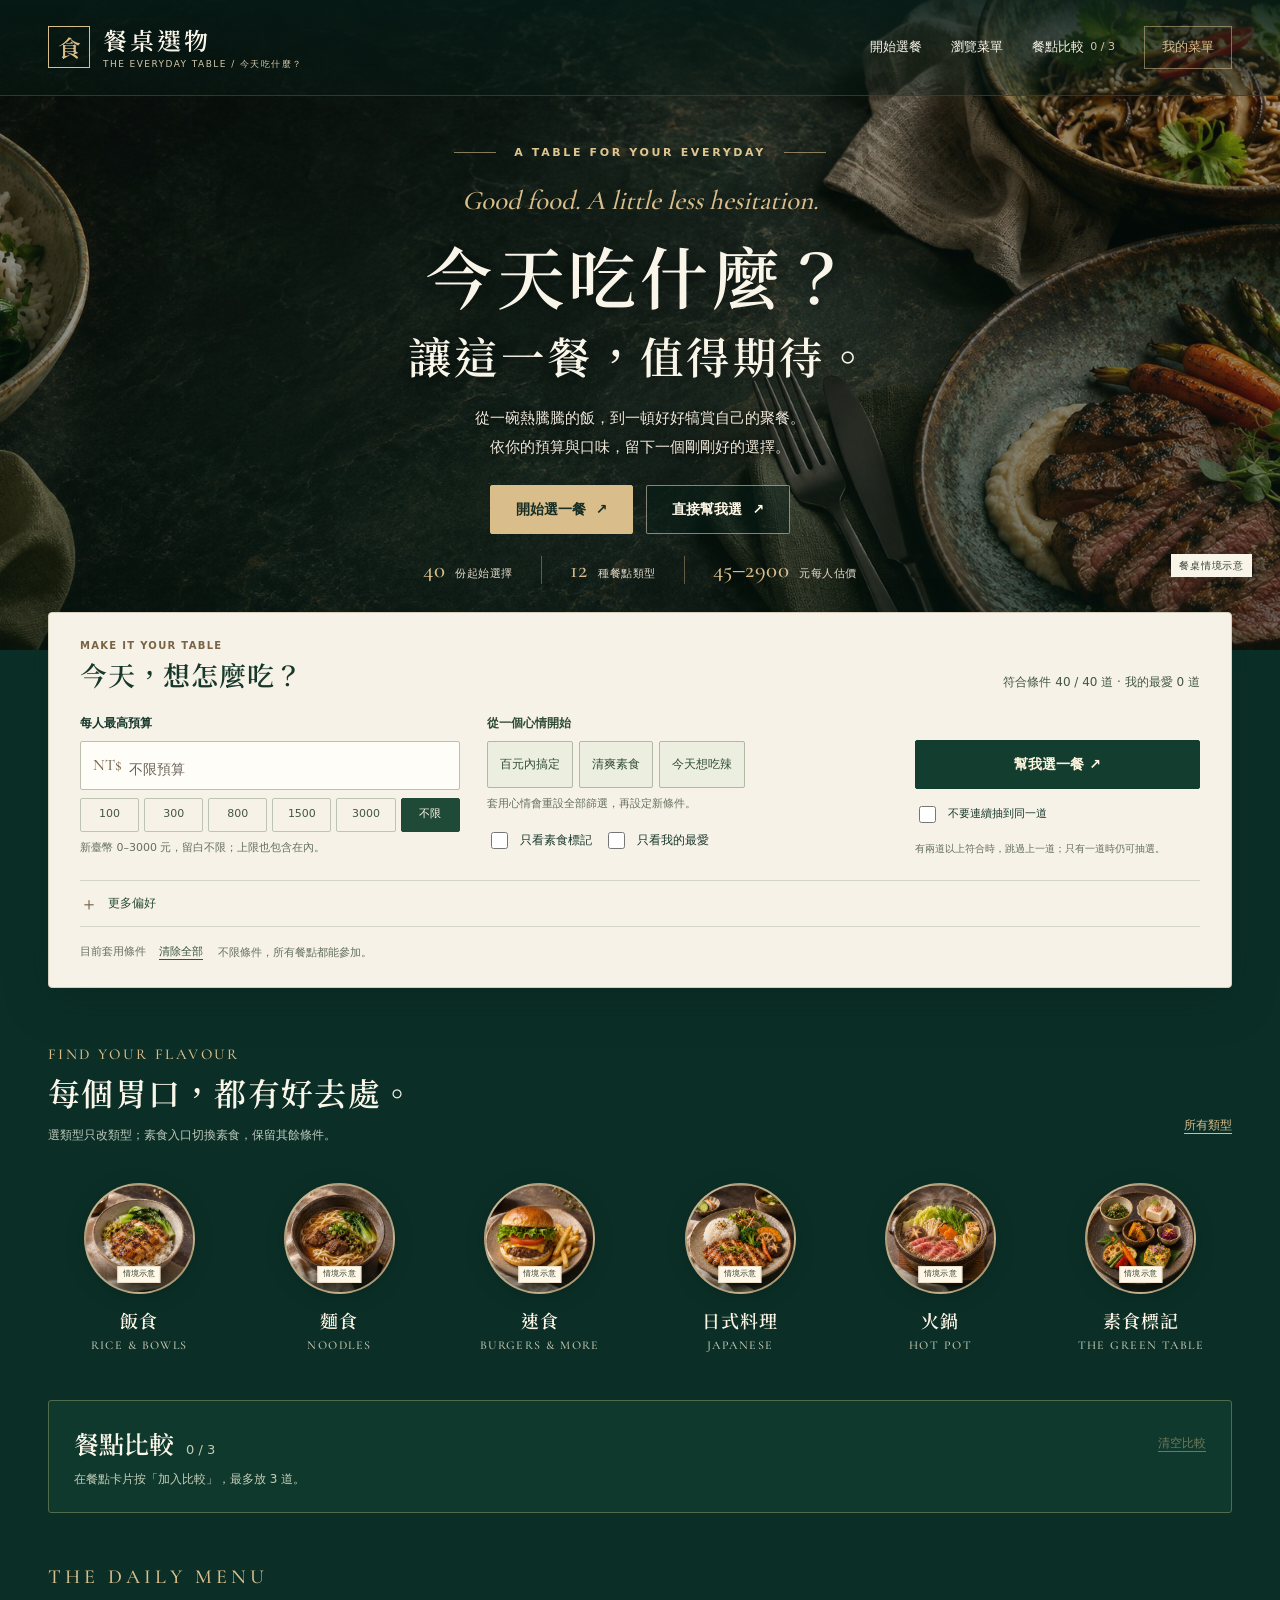
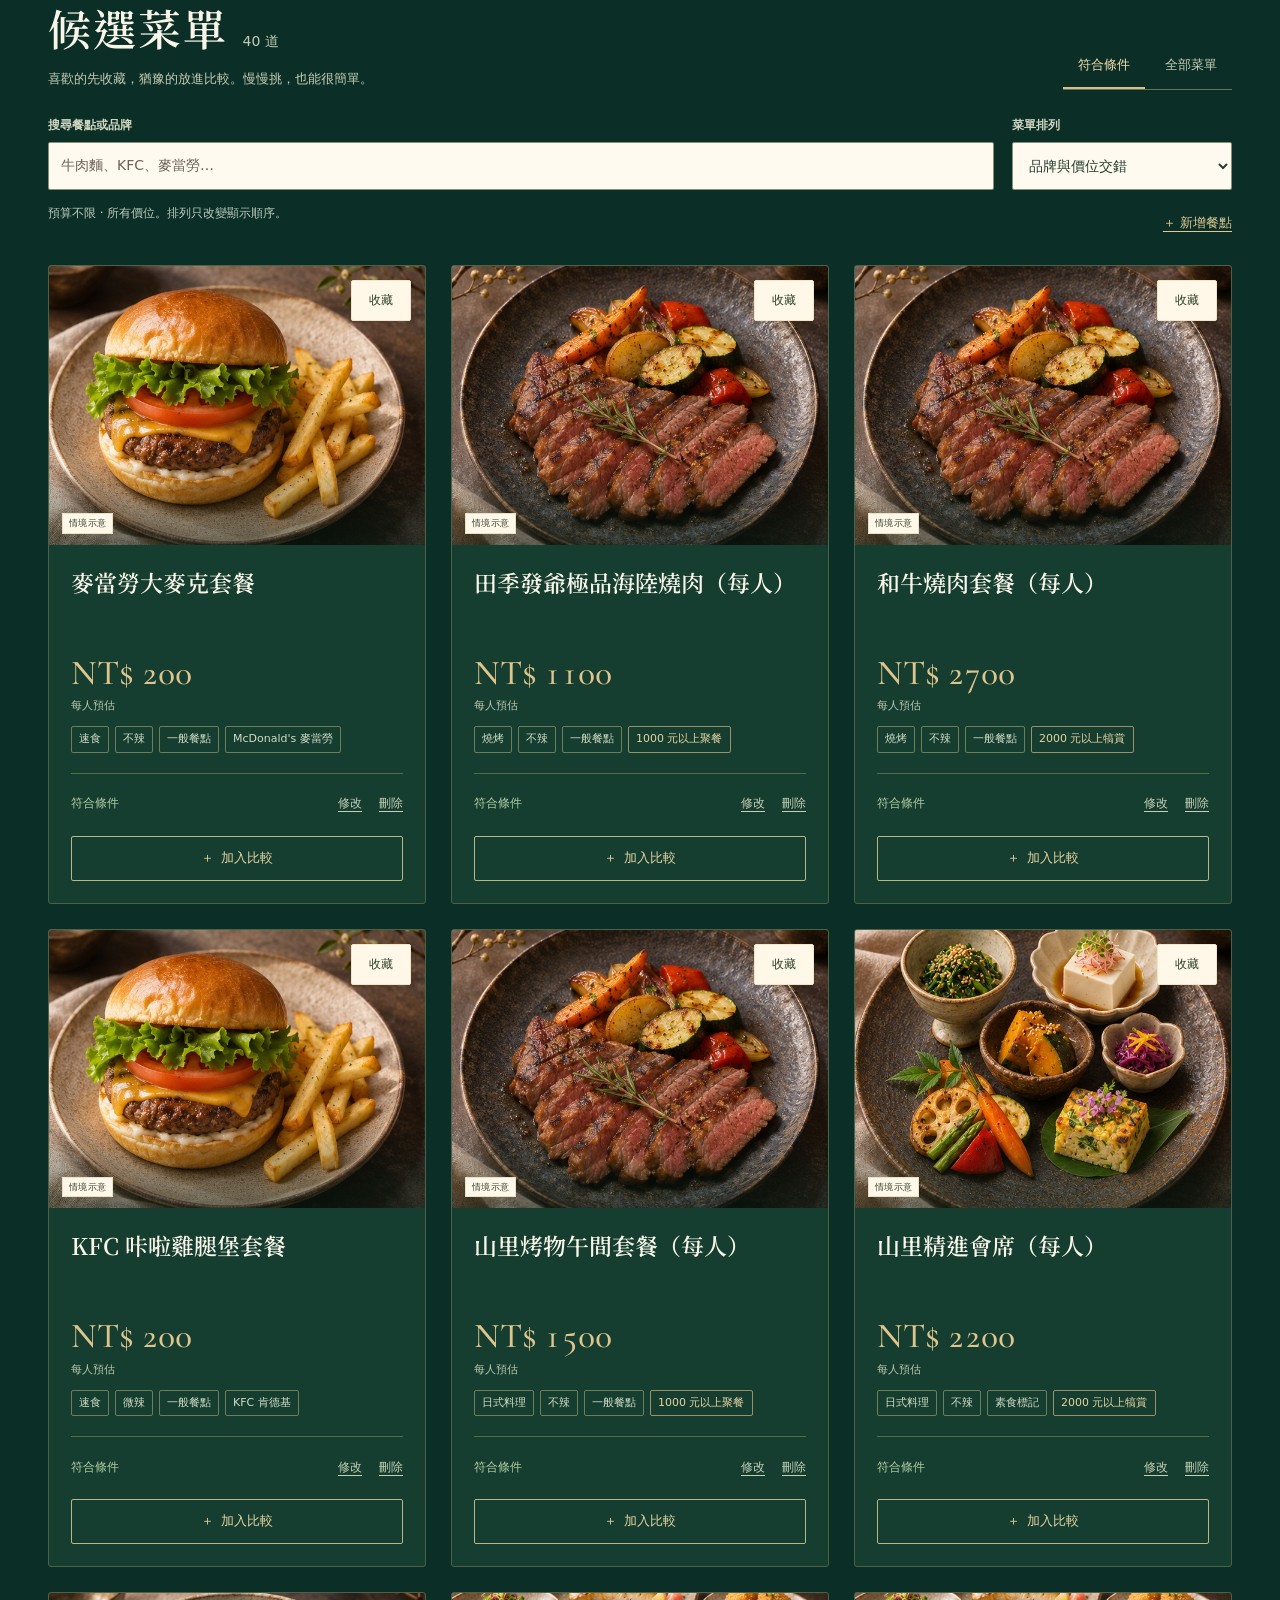
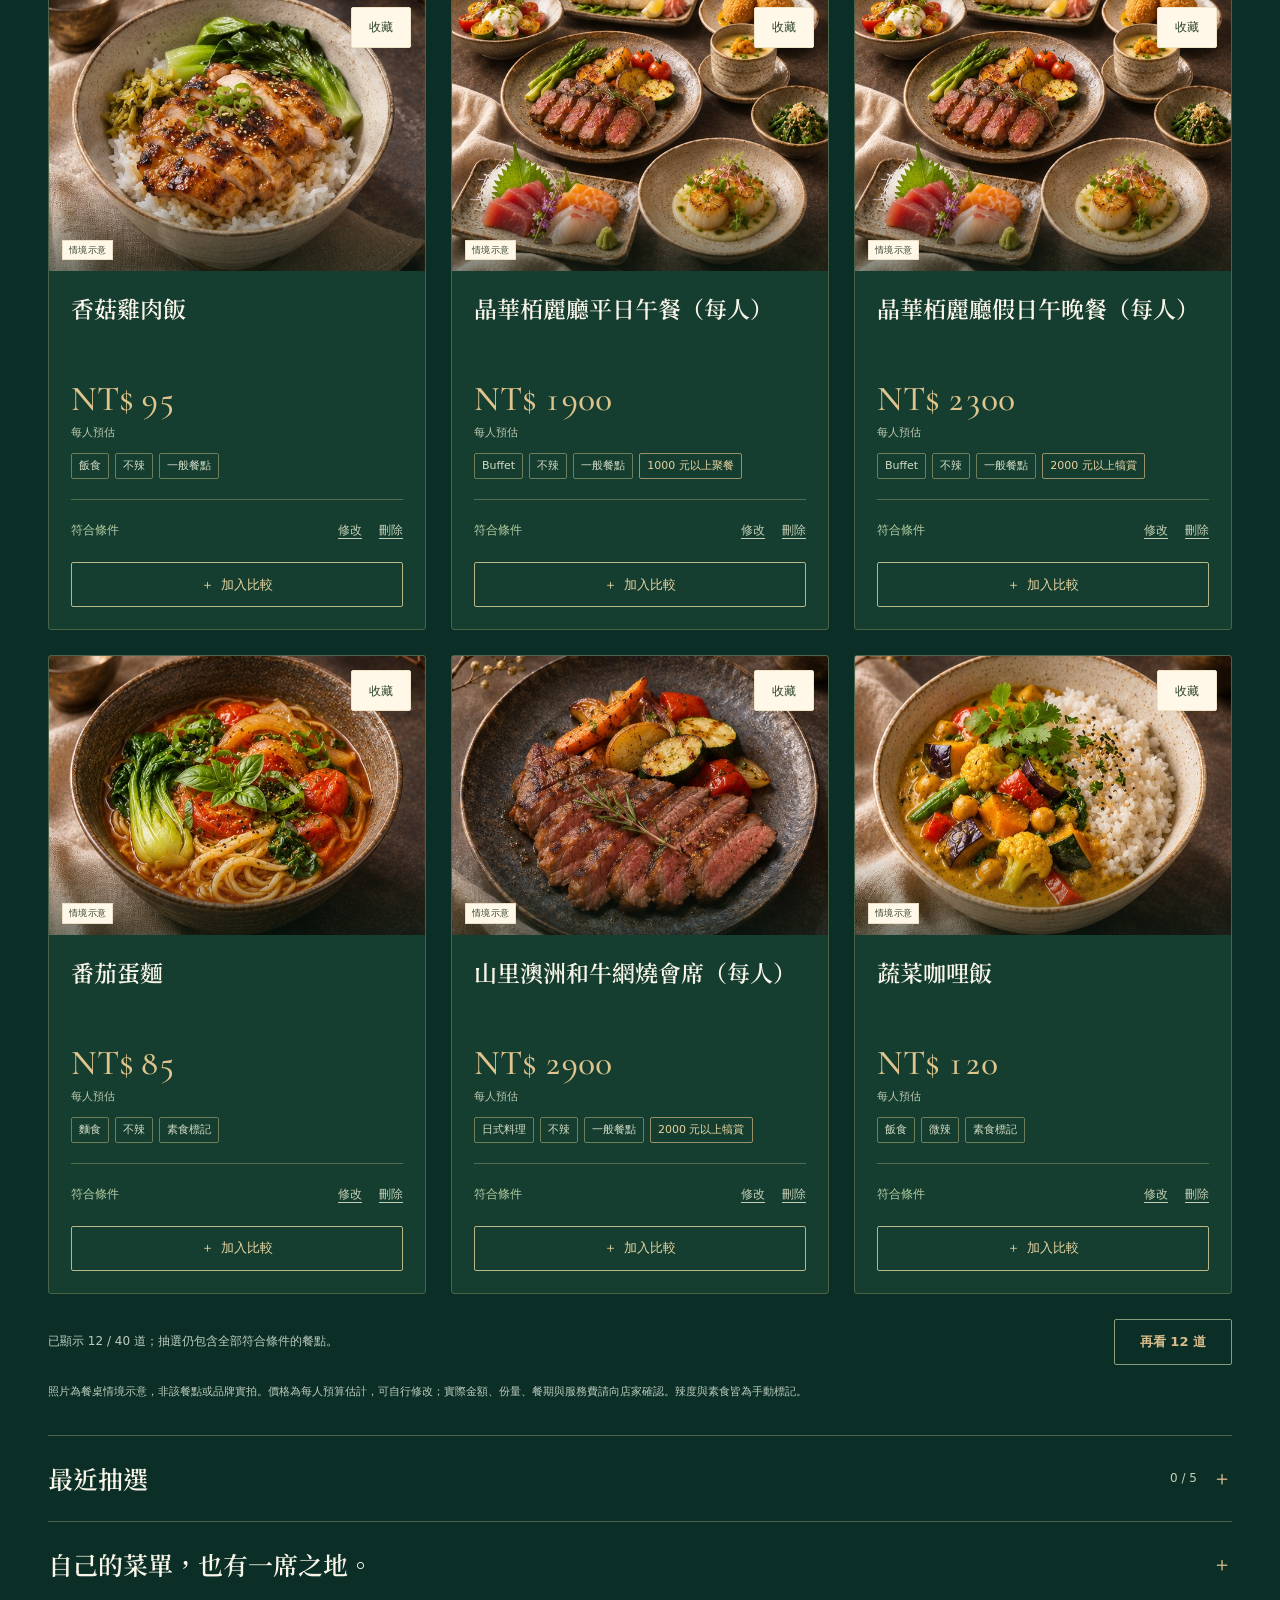
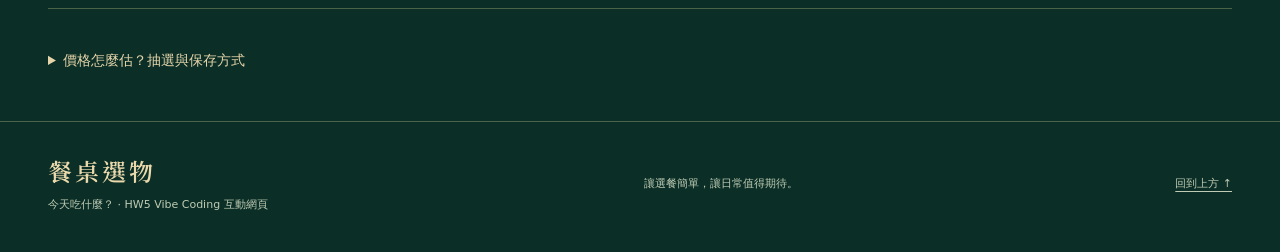
==== commit 0acec3cc: "Clarify type and vegetarian shortcuts and verify final interactions" ====
--- a/index.html
+++ b/index.html
@@ -25,7 +25,7 @@
       </div><nav class="quick-picks" aria-label="情境與品牌捷徑"><p class="quick-label">情境與品牌捷徑</p><div class="quick-grid"><button type="button" class="quick-pick" data-occasion="premium" aria-pressed="false">聚餐 1000–1999</button><button type="button" class="quick-pick" data-occasion="luxury" aria-pressed="false">犒賞 2000–3000</button><button type="button" class="quick-pick" data-brand="mcdonalds" aria-pressed="false">McDonald's 麥當勞</button><button type="button" class="quick-pick" data-brand="kfc" aria-pressed="false">KFC 肯德基</button></div><p class="hint">會清除預算與素食等目前條件，改用捷徑設定。</p></nav></details>
 <div class="active-area"><div class="active-label"><span>目前套用條件</span><button id="reset-filters" class="textbtn" type="button" aria-label="清除全部篩選，包括預算與素食">清除全部</button></div><div id="active-filters" class="active-filters" aria-label="目前篩選，可逐項移除"></div></div>
 </section>
-<section class="category-section" aria-labelledby="category-photo-title"><div class="category-heading"><div><span class="section-kicker">FIND YOUR FLAVOUR</span><h2 id="category-photo-title">每個胃口，都有好去處。</h2><p>分類只改餐點類型，保留預算與其他偏好。</p></div><button type="button" id="category-all" class="textbtn" aria-pressed="true">所有類型</button></div><div class="category-grid"><button class="category-choice" type="button" data-category-choice="飯食" aria-pressed="false" aria-label="只修改餐點類型為飯食，保留其他條件"><span class="dish-media" aria-hidden="true" data-atlas="dining" data-scene="tl"><span class="media-caption">情境示意</span></span><span class="category-name">飯食</span><small>RICE & BOWLS</small></button><button class="category-choice" type="button" data-category-choice="麵食" aria-pressed="false" aria-label="只修改餐點類型為麵食，保留其他條件"><span class="dish-media" aria-hidden="true" data-atlas="dining" data-scene="tr"><span class="media-caption">情境示意</span></span><span class="category-name">麵食</span><small>NOODLES</small></button><button class="category-choice" type="button" data-category-choice="速食" aria-pressed="false" aria-label="只修改餐點類型為速食，保留其他條件"><span class="dish-media" aria-hidden="true" data-atlas="dining" data-scene="bl"><span class="media-caption">情境示意</span></span><span class="category-name">速食</span><small>BURGERS & MORE</small></button><button class="category-choice" type="button" data-category-choice="日式料理" aria-pressed="false" aria-label="只修改餐點類型為日式料理，保留其他條件"><span class="dish-media" aria-hidden="true" data-atlas="asian" data-scene="tr"><span class="media-caption">情境示意</span></span><span class="category-name">日式料理</span><small>JAPANESE</small></button><button class="category-choice" type="button" data-category-choice="火鍋" aria-pressed="false" aria-label="只修改餐點類型為火鍋，保留其他條件"><span class="dish-media" aria-hidden="true" data-atlas="asian" data-scene="bl"><span class="media-caption">情境示意</span></span><span class="category-name">火鍋</span><small>HOT POT</small></button><button class="category-choice" type="button" id="photo-vegetarian" aria-pressed="false" aria-label="切換只看素食標記，保留其他條件"><span class="dish-media" aria-hidden="true" data-atlas="vegetarian" data-scene="br"><span class="media-caption">情境示意</span></span><span class="category-name">素食標記</span><small>THE GREEN TABLE</small></button></div></section>
+<section class="category-section" aria-labelledby="category-photo-title"><div class="category-heading"><div><span class="section-kicker">FIND YOUR FLAVOUR</span><h2 id="category-photo-title">每個胃口，都有好去處。</h2><p>選類型只改類型；素食入口切換素食，保留其餘條件。</p></div><button type="button" id="category-all" class="textbtn" aria-pressed="true">所有類型</button></div><div class="category-grid"><button class="category-choice" type="button" data-category-choice="飯食" aria-pressed="false" aria-label="只修改餐點類型為飯食，保留其他條件"><span class="dish-media" aria-hidden="true" data-atlas="dining" data-scene="tl"><span class="media-caption">情境示意</span></span><span class="category-name">飯食</span><small>RICE & BOWLS</small></button><button class="category-choice" type="button" data-category-choice="麵食" aria-pressed="false" aria-label="只修改餐點類型為麵食，保留其他條件"><span class="dish-media" aria-hidden="true" data-atlas="dining" data-scene="tr"><span class="media-caption">情境示意</span></span><span class="category-name">麵食</span><small>NOODLES</small></button><button class="category-choice" type="button" data-category-choice="速食" aria-pressed="false" aria-label="只修改餐點類型為速食，保留其他條件"><span class="dish-media" aria-hidden="true" data-atlas="dining" data-scene="bl"><span class="media-caption">情境示意</span></span><span class="category-name">速食</span><small>BURGERS & MORE</small></button><button class="category-choice" type="button" data-category-choice="日式料理" aria-pressed="false" aria-label="只修改餐點類型為日式料理，保留其他條件"><span class="dish-media" aria-hidden="true" data-atlas="asian" data-scene="tr"><span class="media-caption">情境示意</span></span><span class="category-name">日式料理</span><small>JAPANESE</small></button><button class="category-choice" type="button" data-category-choice="火鍋" aria-pressed="false" aria-label="只修改餐點類型為火鍋，保留其他條件"><span class="dish-media" aria-hidden="true" data-atlas="asian" data-scene="bl"><span class="media-caption">情境示意</span></span><span class="category-name">火鍋</span><small>HOT POT</small></button><button class="category-choice" type="button" id="photo-vegetarian" aria-pressed="false" aria-label="切換只看素食標記，保留其他條件"><span class="dish-media" aria-hidden="true" data-atlas="vegetarian" data-scene="br"><span class="media-caption">情境示意</span></span><span class="category-name">素食標記</span><small>THE GREEN TABLE</small></button></div></section>
 <section id="result-panel" class="panel result waiting" aria-labelledby="result-title"><div class="result-body"><small>TODAY'S LITTLE INSPIRATION</small><div id="result-content"><h2 id="result-title">讓菜單幫你決定。</h2><p>從符合條件的餐點中，隨機挑一個今天的選擇。</p></div><div class="result-actions"><button id="result-favorite" class="btn subtle" type="button" hidden>加入最愛</button></div></div><div class="draw-stat" aria-hidden="true"><strong id="draw-count">40</strong><span>道符合條件</span></div><div id="result-photo" class="dish-media result-photo" aria-hidden="true" hidden><span class="media-caption">情境示意</span></div></section>
 <section id="recovery-panel" class="panel recovery-panel" aria-labelledby="recovery-title" hidden><h2 id="recovery-title">換一個條件，找回選擇</h2><p id="recovery-summary"></p><ul id="recovery-actions" class="recovery-actions"></ul><p id="recovery-note" class="hint"></p></section><div id="draw-announcement" class="sr-only" aria-live="polite" aria-atomic="true"></div>
 <section id="comparison-panel" class="panel comparison-panel" aria-labelledby="comparison-title"><div class="toolbar"><h2 id="comparison-title" tabindex="-1">餐點比較<span id="comparison-count">0 / 3</span></h2><button type="button" class="textbtn" id="clear-comparison" disabled>清空比較</button></div><p id="comparison-status" class="comparison-status" role="status" aria-live="polite" aria-atomic="true">在餐點卡片按「加入比較」，最多放 3 道。</p><div id="comparison-items" class="comparison-items"></div><p class="hint">已選項目會保留；價格與符合狀態隨目前資料更新。素食與辣度為手動標記，點餐前請確認。</p></section>
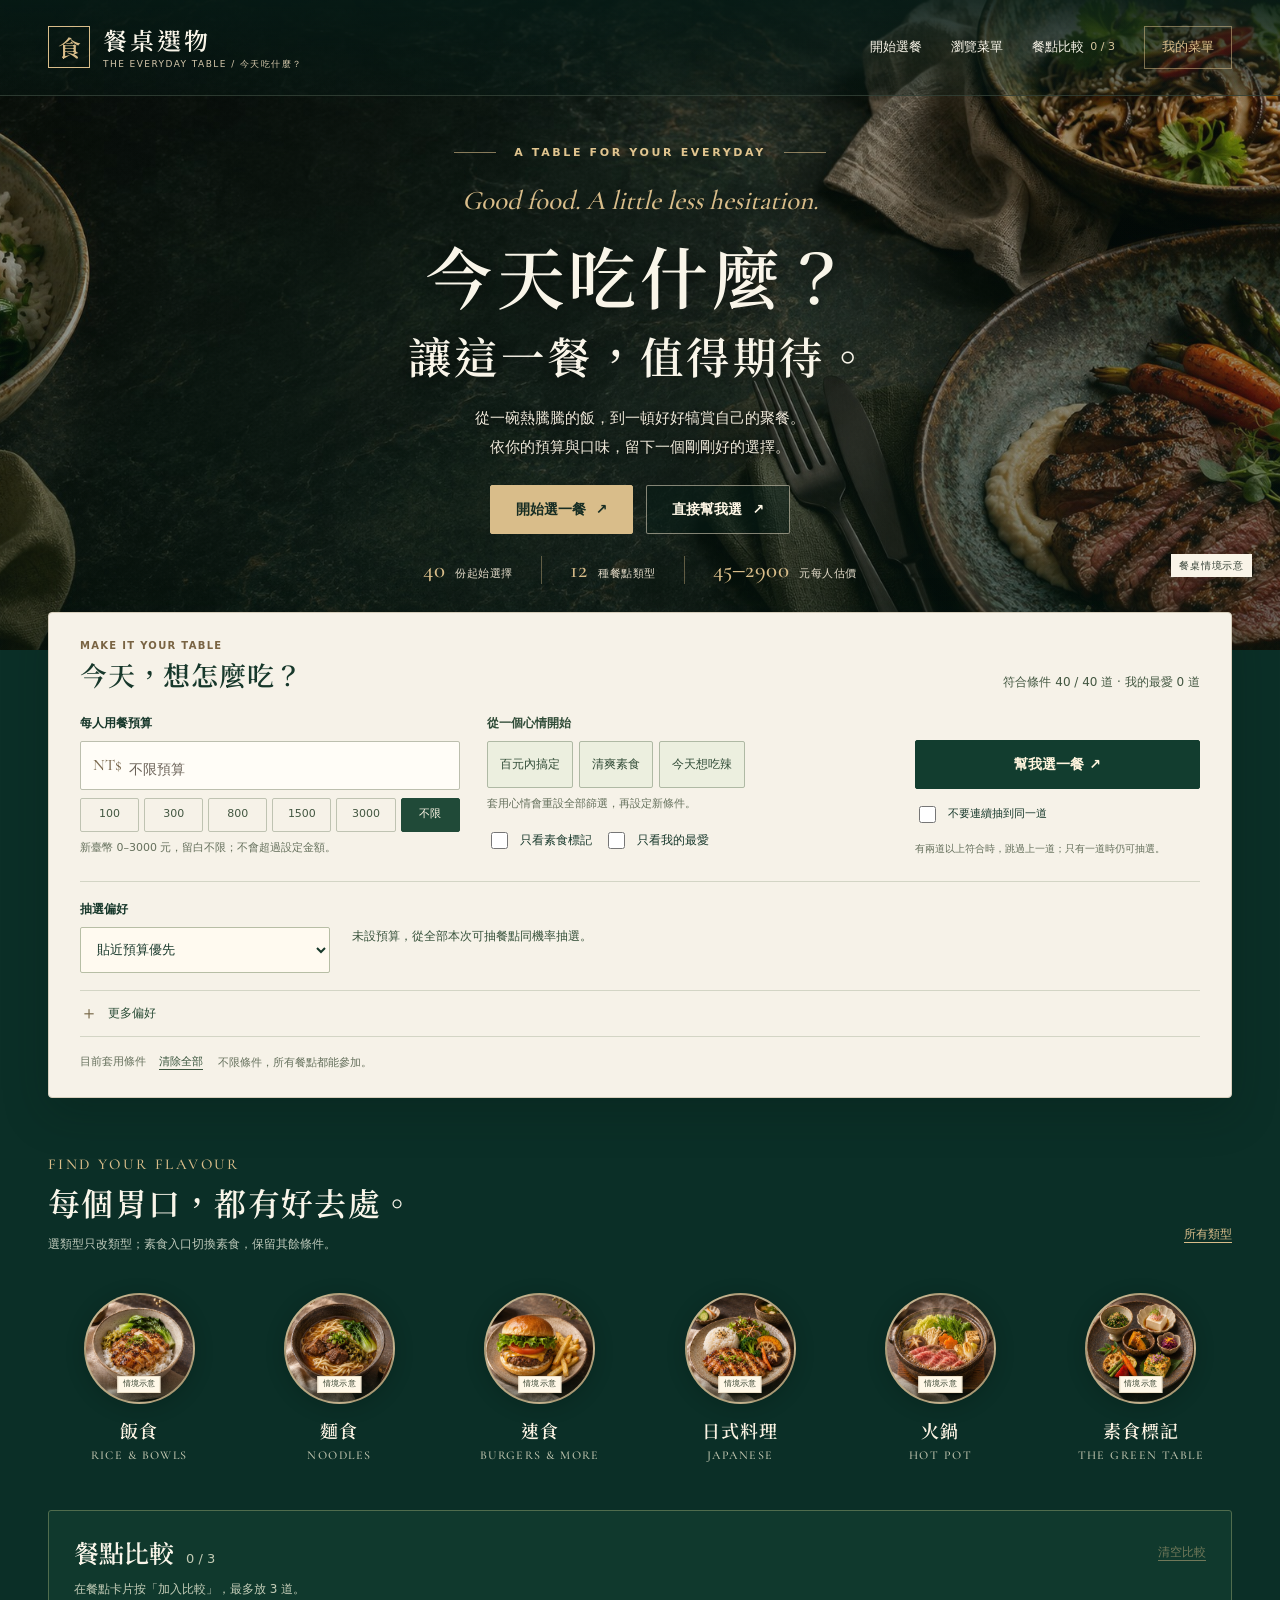
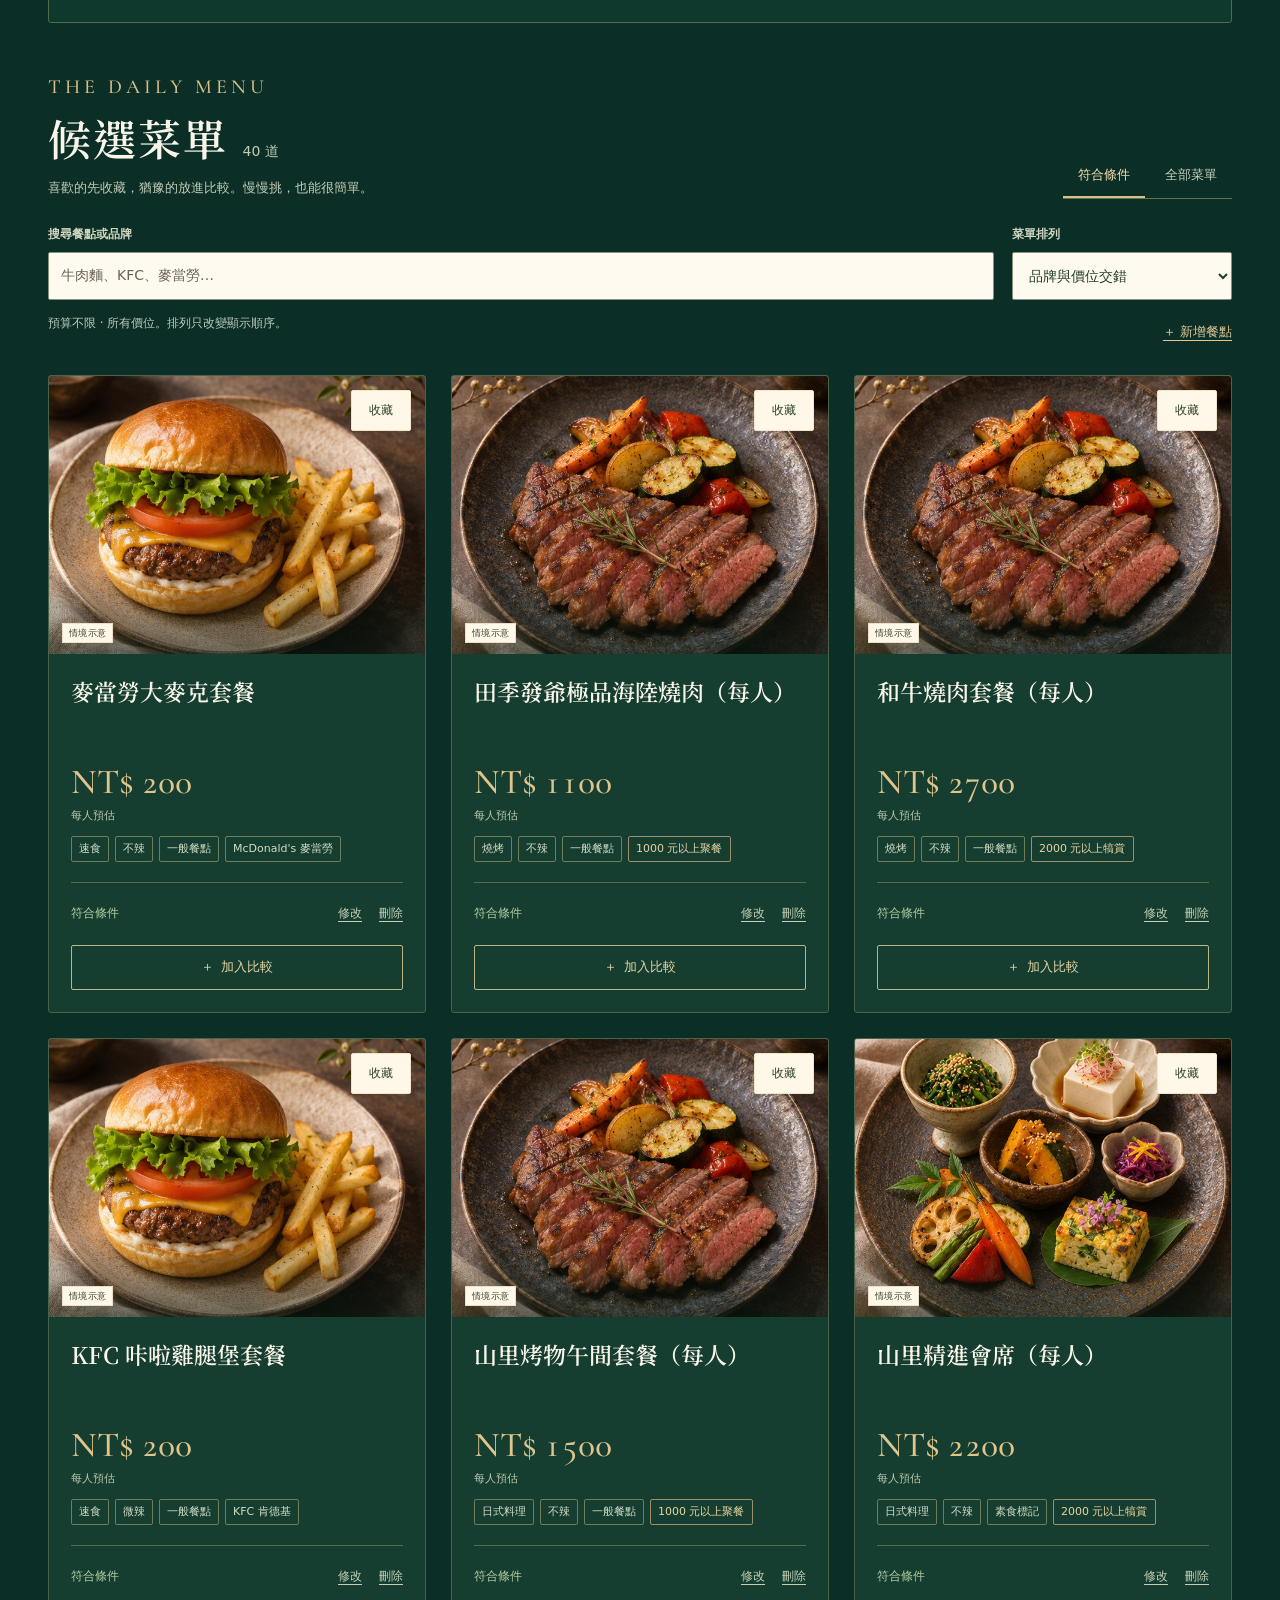
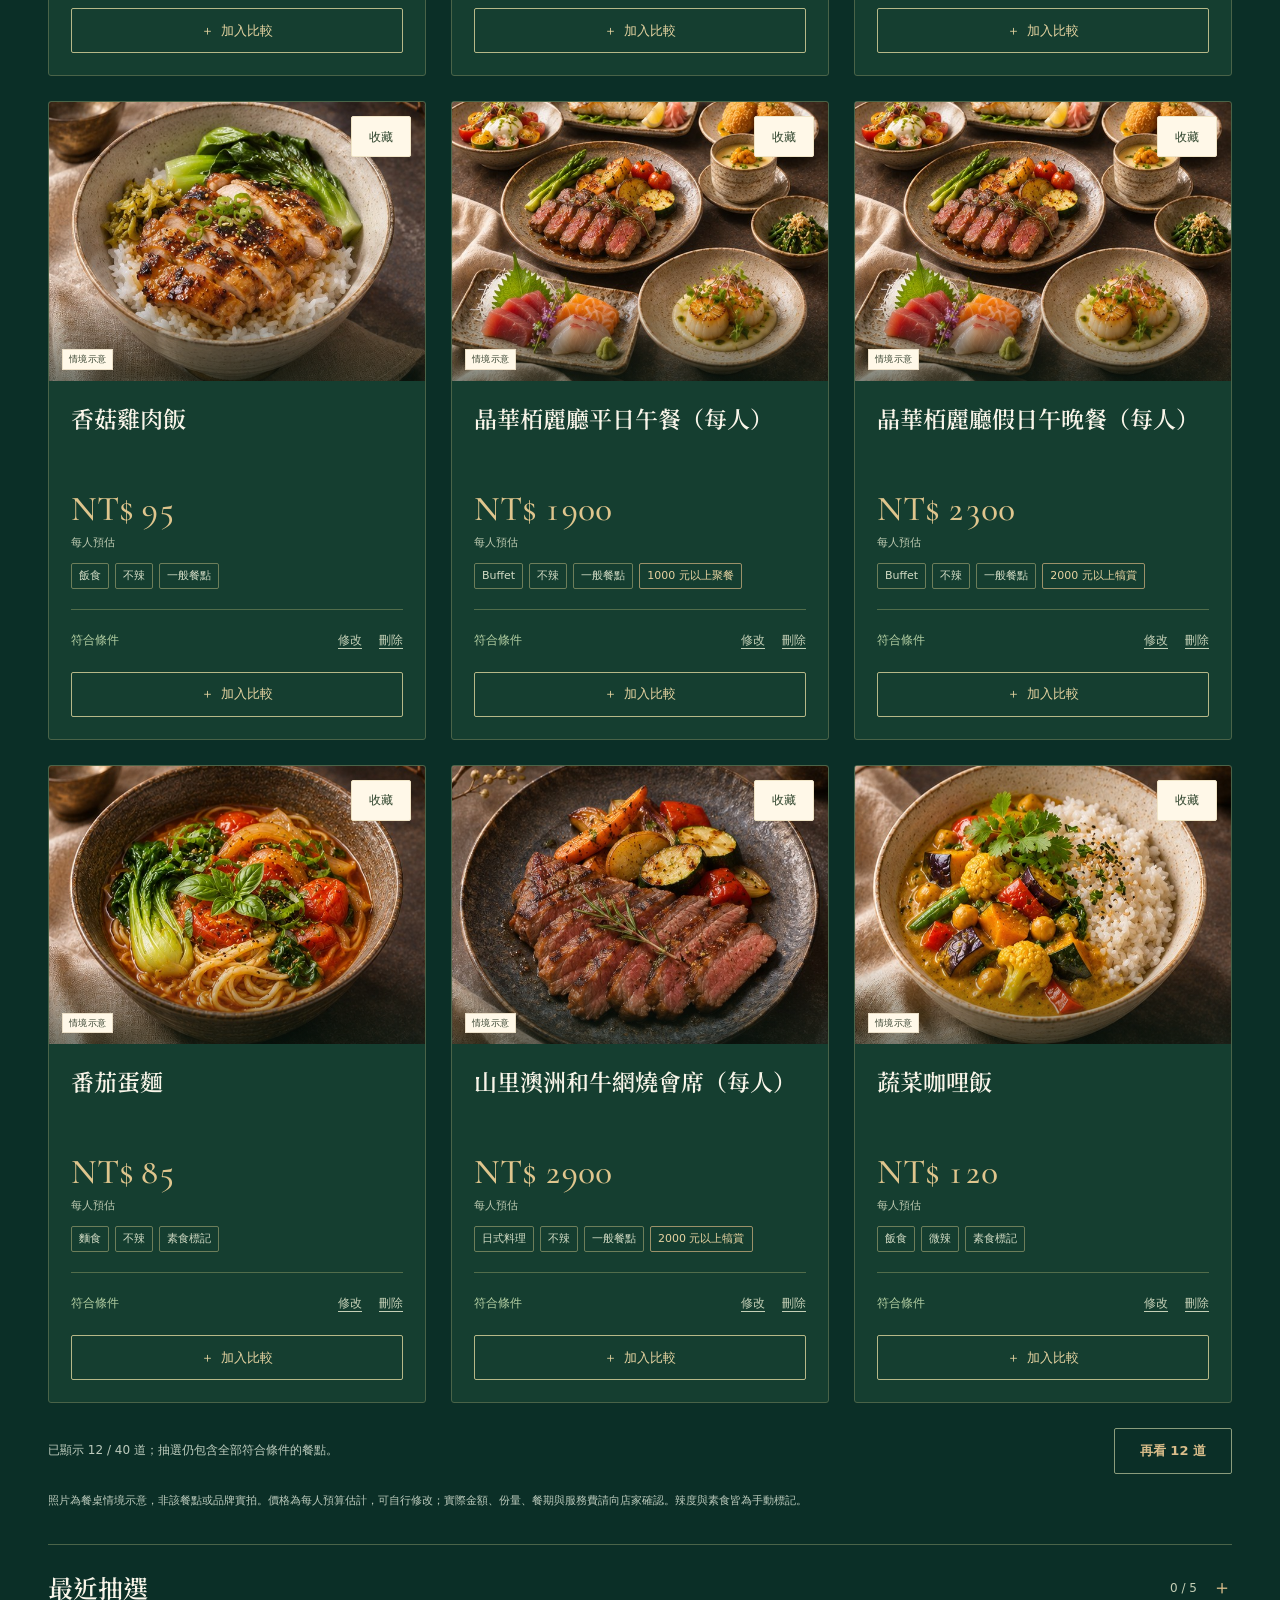
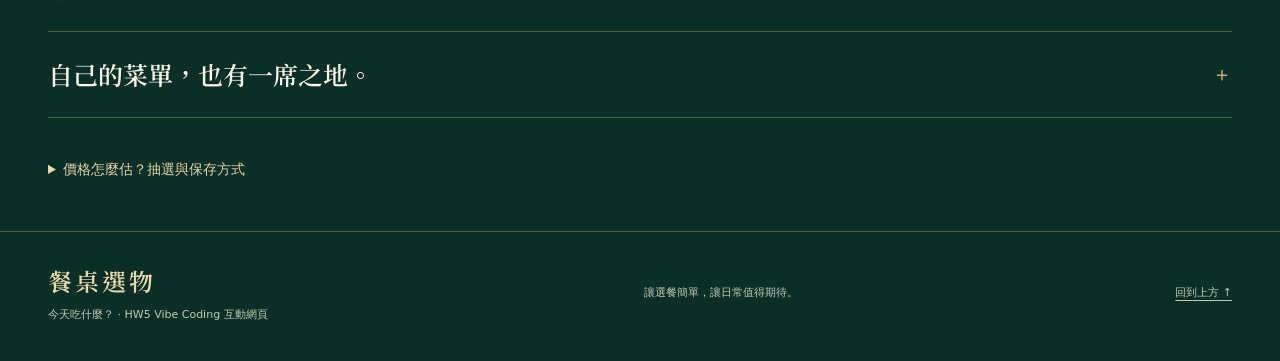
==== commit aab8675d: "Prioritize meals near the chosen budget with explicit randomization modes" ====
--- a/index.html
+++ b/index.html
@@ -15,10 +15,10 @@
 <p id="catalog-update" class="notice" role="status" hidden></p><p id="storage-warning" class="notice" role="status" hidden></p>
 <section class="filters" id="planner" aria-labelledby="filter-title"><div class="planner-heading"><div><span class="section-kicker">MAKE IT YOUR TABLE</span><h2 id="filter-title">今天，想怎麼吃？</h2></div><p class="status" id="candidate-status" aria-live="polite"></p></div>
 <div class="planner-grid">
-<div class="field budget-field"><label for="budget">每人最高預算</label><div class="budget-input"><span aria-hidden="true">NT$</span><input id="budget" type="number" min="0" max="3000" step="1" placeholder="不限預算" inputmode="numeric" aria-describedby="budget-help budget-error"></div><div class="budget-picks" aria-label="快速選擇預算"><button type="button" data-budget="100" class="budget-pick" aria-pressed="false">100</button><button type="button" data-budget="300" class="budget-pick" aria-pressed="false">300</button><button type="button" data-budget="800" class="budget-pick" aria-pressed="false">800</button><button type="button" data-budget="1500" class="budget-pick" aria-pressed="false">1500</button><button type="button" data-budget="3000" class="budget-pick" aria-pressed="false">3000</button><button type="button" data-budget="" class="budget-pick" aria-pressed="false">不限</button></div><p class="hint" id="budget-help">新臺幣 0–3000 元，留白不限；上限也包含在內。</p><p id="budget-error" class="warning" role="status" hidden></p></div>
+<div class="field budget-field"><label for="budget">每人用餐預算</label><div class="budget-input"><span aria-hidden="true">NT$</span><input id="budget" type="number" min="0" max="3000" step="1" placeholder="不限預算" inputmode="numeric" aria-describedby="budget-help budget-error"></div><div class="budget-picks" aria-label="快速選擇預算"><button type="button" data-budget="100" class="budget-pick" aria-pressed="false">100</button><button type="button" data-budget="300" class="budget-pick" aria-pressed="false">300</button><button type="button" data-budget="800" class="budget-pick" aria-pressed="false">800</button><button type="button" data-budget="1500" class="budget-pick" aria-pressed="false">1500</button><button type="button" data-budget="3000" class="budget-pick" aria-pressed="false">3000</button><button type="button" data-budget="" class="budget-pick" aria-pressed="false">不限</button></div><p class="hint" id="budget-help">新臺幣 0–3000 元，留白不限；不會超過設定金額。</p><p id="budget-error" class="warning" role="status" hidden></p></div>
 <div><nav class="quick-picks" aria-label="快速設定餐點條件"><p class="quick-label">從一個心情開始</p><div class="quick-grid"><button type="button" class="quick-pick" id="preset-budget" aria-pressed="false">百元內搞定</button><button type="button" class="quick-pick" id="preset-veggie" aria-pressed="false">清爽素食</button><button type="button" class="quick-pick" id="preset-spicy" aria-pressed="false">今天想吃辣</button></div><p class="hint">套用心情會重設全部篩選，再設定新條件。</p></nav><div class="checks"><label class="check"><input id="vegetarian" type="checkbox">只看素食標記</label><label class="check"><input id="favorite-only" type="checkbox">只看我的最愛</label></div></div>
 <div class="planner-action"><button id="draw" class="btn primary" type="button">幫我選一餐 ↗</button><label class="check repeat-check"><input id="avoid-repeat" type="checkbox" aria-describedby="repeat-help">不要連續抽到同一道</label><p class="hint" id="repeat-help">有其他候選時跳過上一道；只有一道仍可抽選。</p></div>
-</div><details class="advanced" id="advanced-filters"><summary><span>更多偏好<span id="advanced-count" class="advanced-count"></span></span></summary><div class="advanced-fields">
+</div><div class="draw-policy-controls"><div class="field"><label for="draw-mode">抽選偏好</label><select id="draw-mode" aria-describedby="draw-policy-summary"><option value="near-budget">貼近預算優先</option><option value="uniform">所有符合餐點同機率</option></select></div><p id="draw-policy-summary" class="draw-policy-summary" aria-live="polite" aria-atomic="true"></p></div><details class="advanced" id="advanced-filters"><summary><span>更多偏好<span id="advanced-count" class="advanced-count"></span></span></summary><div class="advanced-fields">
         <div class="field"><label for="category">餐點類型</label><select id="category"><option value="all">所有類型</option><option value="飯食">飯食</option><option value="麵食">麵食</option><option value="輕食">輕食</option><option value="其他">其他</option><option value="早餐">早餐</option><option value="台式小吃">台式小吃</option><option value="速食">速食</option><option value="港式點心">港式點心</option><option value="日式料理">日式料理</option><option value="火鍋">火鍋</option><option value="燒烤">燒烤</option><option value="Buffet">Buffet</option></select></div>
         <div class="field"><label for="spice">辣度偏好</label><select id="spice"><option value="all">所有辣度</option><option value="不辣">不辣</option><option value="微辣">微辣</option><option value="辣">辣</option></select></div>
         <div class="field"><label for="price-band">這餐的價位區間</label><select id="price-band" aria-describedby="price-band-help"><option value="all">所有價位</option><option value="everyday">日常餐 0–999 元</option><option value="premium">聚餐 1000–1999 元</option><option value="luxury">犒賞 2000–3000 元</option></select><p class="hint" id="price-band-help">與最高預算一起套用。</p></div>
@@ -96,6 +96,7 @@
   const $=id=>document.getElementById(id);
   let dishes=samples.map(d=>({...d})), favorites=new Set(), selected=null, editId=null, view='candidates', deleted=null, history=[], lastDrawId=null, displayLimit=12, catalogRev=CATALOG_REV;
   let comparisonIds=[], comparisonMessage='';
+  let selectedDrawNote=null;
   function warnStorage(text){$('storage-warning').textContent=text;$('storage-warning').hidden=false;}
   function validDish(d){return d&&typeof d.id==='string'&&d.id.length>0&&typeof d.name==='string'&&d.name.trim().length>0&&d.name.length<=40&&Number.isInteger(d.price)&&d.price>=0&&d.price<=3000&&categories.includes(d.category)&&spices.includes(d.spice)&&typeof d.vegetarian==='boolean';}
   try {
@@ -197,6 +198,100 @@
   function priceEl(d){const p=document.createElement('div');p.className='price';p.textContent='NT$ '+d.price;const unit=document.createElement('span');unit.textContent='每人預估';p.append(unit);return p;}
   function toggleFavorite(id,origin='card'){if(favorites.has(id))favorites.delete(id);else favorites.add(id);save();render();const card=[...$('cards').children].find(el=>el.dataset.dishId===id);if(origin==='result'&&!$('result-favorite').hidden)$('result-favorite').focus();else if(card)card.querySelector('.fav').focus();else $('favorite-only').focus();}
   function drawPool(){const candidates=eligible();return $('avoid-repeat').checked&&candidates.length>1?candidates.filter(d=>d.id!==lastDrawId):candidates;}
+  let budgetDrawSlots = [], budgetDrawBagKey = '';
+
+  function budgetPolicyMode(filters = currentFilters()) {
+    const value = filters.drawMode ?? filters.mode ?? $('draw-mode')?.value ?? 'near-budget';
+    return value === 'uniform' ? 'uniform' : 'near-budget';
+  }
+
+  /** Return the current configuration signature; drawing/history and presentation do not change it. */
+  function currentDrawPolicyKey() {
+    const filters = currentFilters();
+    return JSON.stringify({
+      filters: {
+        budget: Number.isNaN(filters.budget) ? 'invalid-number' : filters.budget,
+        priceBand: filters.priceBand,
+        query: filters.query,
+        category: filters.category,
+        spice: filters.spice,
+        vegetarian: filters.vegetarian,
+        favoriteOnly: filters.favoriteOnly
+      },
+      mode: budgetPolicyMode(filters),
+      avoidRepeat: Boolean($('avoid-repeat')?.checked),
+      dishes,
+      favorites: [...favorites].sort()
+    });
+  }
+
+  /** Classify the already-filtered, already-repeat-adjusted pool without changing any filter. */
+  function drawPolicy(pool = drawPool(), filters = currentFilters()) {
+    const budget = filters.budget === undefined ? null : filters.budget;
+    const validBudget = budget === null || (Number.isInteger(budget) && budget >= 0 && budget <= 3000);
+    const available = validBudget ? pool.filter(d => d && Number.isInteger(d.price) && d.price >= 0 && d.price <= 3000 && (budget === null || d.price <= budget)) : [];
+    const targetLow = validBudget && budget !== null ? Math.ceil(0.7 * budget) : null;
+    if (!validBudget || budget === null || budget <= 300 || budgetPolicyMode(filters) === 'uniform') {
+      return {preferred: available, other: [], kind: 'uniform', low: null, high: budget, targetLow, budget};
+    }
+    const target = available.filter(d => d.price >= targetLow);
+    if (target.length || !available.length) {
+      return {preferred: target, other: available.filter(d => d.price < targetLow), kind: 'near-budget', low: targetLow, high: budget, targetLow, budget};
+    }
+    const high = Math.max(...available.map(d => d.price)), low = Math.ceil(0.8 * high);
+    return {preferred: available.filter(d => d.price >= low), other: available.filter(d => d.price < low), kind: 'fallback', low, high, targetLow, budget};
+  }
+
+  /** Describe this effective pool; a 4/1 quota applies only while both price groups are available. */
+  function drawPolicySummary(policy) {
+    const count = policy.preferred.length + policy.other.length;
+    if (!count) return policy.budget !== null && (!Number.isInteger(policy.budget) || policy.budget < 0 || policy.budget > 3000) ? '請先修正預算，再重新選餐。' : '目前沒有符合條件的餐點。';
+    if (policy.kind === 'uniform') return policy.budget === null ? '未設預算，從全部本次可抽餐點同機率抽選。' : '從全部本次可抽餐點同機率抽選；每人最高預算 NT$ ' + policy.budget + '。';
+    const range = 'NT$ ' + policy.low + '–' + policy.high;
+    const intro = policy.kind === 'fallback'
+      ? '本次可抽清單沒有 NT$ ' + policy.targetLow + '–' + policy.budget + ' 的餐點，改以現有較高價位 ' + range + ' 為優先區。'
+      : '優先價位為每人 ' + range + '。';
+    if (policy.preferred.length && policy.other.length) return intro + '5次一輪：4次優先區、1次較低價；每組內隨機。';
+    return intro + (count === 1 ? '本次可抽清單只有1道，會選此道。' : '本次可抽餐點都在優先區，從這 ' + count + ' 道同機率抽選。');
+  }
+
+  /** Restart the quota after an explicit configuration reset; no menu or stored data is modified. */
+  function resetDrawPolicy() {
+    budgetDrawSlots = [];
+    budgetDrawBagKey = '';
+  }
+
+  /** Choose from the supplied actual draw pool and return the dish, factual explanation and configuration key. */
+  function chooseBudgetMeal(pool = drawPool()) {
+    const policy = drawPolicy(pool), key = currentDrawPolicyKey();
+    const bagKey = key + '|' + JSON.stringify({kind: policy.kind, low: policy.low, high: policy.high, hasOther: policy.other.length > 0});
+    if (budgetDrawBagKey !== bagKey) {
+      budgetDrawSlots = [];
+      budgetDrawBagKey = bagKey;
+    }
+    const count = policy.preferred.length + policy.other.length;
+    if (!count) return {dish: null, note: drawPolicySummary(policy), key};
+    let group = policy.preferred, tier = 'preferred';
+    if (policy.preferred.length && policy.other.length) {
+      if (!budgetDrawSlots.length) {
+        budgetDrawSlots = ['preferred', 'preferred', 'preferred', 'preferred', 'other'];
+        for (let i = budgetDrawSlots.length - 1; i > 0; i--) {
+          const j = Math.floor(Math.random() * (i + 1));
+          [budgetDrawSlots[i], budgetDrawSlots[j]] = [budgetDrawSlots[j], budgetDrawSlots[i]];
+        }
+      }
+      tier = budgetDrawSlots.pop();
+      group = tier === 'other' ? policy.other : policy.preferred;
+    } else {
+      budgetDrawSlots = [];
+    }
+    const dish = group[Math.floor(Math.random() * group.length)];
+    const tierNote = policy.kind === 'uniform' ? '' : tier === 'other' ? '本次從較低價組選出。' : '本次從優先區選出。';
+    const repeatNote = $('avoid-repeat')?.checked ? (policy.kind === 'uniform' ? '本次已先套用不連續重複規則。' : '本次已先套用不連續重複規則，再計算優先區。') : '';
+    return {dish, note: drawPolicySummary(policy) + tierNote + repeatNote, key};
+  }
+
+  let renderedDrawPolicyKey=null;
   function renderHistory(){const list=$('history-list');list.replaceChildren();$('history-empty').hidden=history.length>0;$('clear-history').disabled=history.length===0;$('history-count').textContent=' '+history.length+' / 5';for(const h of history){const item=document.createElement('li');item.className='history-item';const name=document.createElement('span');name.textContent=h.name;const price=document.createElement('span');price.className='history-price';price.textContent='NT$ '+h.price;item.append(name,price);list.append(item);}}
   function renderResult(candidates){
     if(selected&&!candidates.some(d=>d.id===selected.id))selected=null;
@@ -204,12 +299,14 @@
     const title=document.createElement('h2');title.id='result-title';
     const text=document.createElement('p');
     $('result-favorite').hidden=!selected;
-    if(selected){selected=dishes.find(d=>d.id===selected.id);title.textContent=selected.name;content.append(title,priceEl(selected));const tags=document.createElement('div');tags.className='tagrow';tags.append(tag(selected.category),tag(selected.spice),tag(selected.vegetarian?'素食標記':'一般餐點'));content.append(tags);const reasons=document.createElement('div');reasons.id='match-reasons';reasons.className='match-reasons';reasons.setAttribute('aria-live','polite');reasons.setAttribute('aria-atomic','true');const heading=document.createElement('h3');heading.textContent='這道為什麼符合？';const list=document.createElement('ul');for(const reason of matchReasons(selected)){const item=document.createElement('li');item.textContent=reason;list.append(item);}reasons.append(heading,list);content.append(reasons);text.textContent='目前有 '+candidates.length+' 道符合條件；再抽一次有 '+drawPool().length+' 道可選。';$('draw').textContent='再幫我選一次 ↗';$('result-favorite').textContent=favorites.has(selected.id)?'取消最愛':'加入最愛';}
+    if(selected){selected=dishes.find(d=>d.id===selected.id);title.textContent=selected.name;content.append(title,priceEl(selected));const tags=document.createElement('div');tags.className='tagrow';tags.append(tag(selected.category),tag(selected.spice),tag(selected.vegetarian?'素食標記':'一般餐點'));content.append(tags);const reasons=document.createElement('div');reasons.id='match-reasons';reasons.className='match-reasons';reasons.setAttribute('aria-live','polite');reasons.setAttribute('aria-atomic','true');const heading=document.createElement('h3');heading.textContent='這道為什麼符合？';const list=document.createElement('ul');for(const reason of matchReasons(selected)){const item=document.createElement('li');item.textContent=reason;list.append(item);}reasons.append(heading,list);content.append(reasons);const policyNote=document.createElement('p');policyNote.id='draw-selection-note';policyNote.className='draw-selection-note';policyNote.textContent=selectedDrawNote&&selectedDrawNote.id===selected.id&&selectedDrawNote.key===currentDrawPolicyKey()?selectedDrawNote.note:'請再抽一次，以顯示目前設定的抽選記錄。';content.append(policyNote);text.textContent='目前有 '+candidates.length+' 道符合條件；依抽選偏好挑選，不超過設定預算。';$('draw').textContent='再幫我選一次 ↗';$('result-favorite').textContent=favorites.has(selected.id)?'取消最愛':'加入最愛';}
     else{const bad=Number.isNaN(budgetValue());title.textContent=bad?'請先修正預算':candidates.length?'讓菜單幫你決定。':dishes.length?'目前沒有符合的餐點':'菜單還沒有餐點';text.textContent=bad?'請在條件區輸入 0–3000 的整數，或留白表示不限；修正後再抽選。':candidates.length?'準備好了嗎？按下按鈕，從符合條件的餐點中抽一個。':dishes.length?'先看看下方的調整方式；只有你選擇後，才會更改條件。':'到下方「把想吃的加進來」新增第一份餐點。';content.append(title);$('draw').textContent='幫我選一餐 ↗';}
     content.append(text);$('draw').disabled=candidates.length===0;$('result-panel').classList.toggle('chosen',!!selected);$('result-panel').classList.toggle('waiting',!selected&&candidates.length>0&&!Number.isNaN(budgetValue()));const resultPhoto=$('result-photo');resultPhoto.hidden=!selected;if(selected){const scene=foodScene(selected);resultPhoto.dataset.atlas=scene.atlas;resultPhoto.dataset.scene=scene.scene;}
     $('repeat-help').textContent=$('avoid-repeat').checked?(candidates.length===1?'只剩一道符合條件，仍可抽選同一道。':lastDrawId&&candidates.some(d=>d.id===lastDrawId)?'下一次會跳過上一道，從其他 '+drawPool().length+' 道抽選。':'下一次從符合條件的清單抽選，有其他候選時會跳過上一道。'):'有兩道以上符合時，跳過上一道；只有一道時仍可抽選。';
   }
   function render(){
+    const drawKey=currentDrawPolicyKey();if(renderedDrawPolicyKey!==drawKey){resetDrawPolicy();renderedDrawPolicyKey=drawKey;}
+    $('draw-policy-summary').textContent=drawPolicySummary(drawPolicy());
     $('comparison-feedback').hidden=true;
     const candidates=eligible(), bad=Number.isNaN(budgetValue());
     const defaults=$('price-band').value==='all'&&$('category').value==='all'&&!$('favorite-only').checked&&$('dish-search').value.trim()==='';
@@ -259,9 +356,10 @@
   $('price-sort').addEventListener('change',()=>{displayLimit=12;render();});
   $('load-more').addEventListener('click',()=>{displayLimit+=12;render();if($('load-more').hidden)$('show-all').focus();});
   $('show-all').addEventListener('click',()=>{view='all';displayLimit=12;render();});$('show-candidates').addEventListener('click',()=>{view='candidates';displayLimit=12;render();});
-  function drawMeal(){const options=drawPool();if(!options.length){selected=null;render();return;}selected=options[Math.floor(Math.random()*options.length)];lastDrawId=selected.id;history.unshift({id:selected.id,name:selected.name,price:selected.price});history=history.slice(0,5);save();render();$('draw-announcement').textContent='抽到 '+selected.name+'，預估 '+selected.price+' 元。';$('result-panel').classList.remove('flash');void $('result-panel').offsetWidth;$('result-panel').classList.add('flash');}
+  function drawMeal(){const options=drawPool();if(!options.length){selected=null;selectedDrawNote=null;render();return;}const choice=chooseBudgetMeal(options);selected=choice.dish;selectedDrawNote={id:selected.id,note:choice.note,key:choice.key};lastDrawId=selected.id;history.unshift({id:selected.id,name:selected.name,price:selected.price});history=history.slice(0,5);save();render();$('draw-announcement').textContent='抽到 '+selected.name+'，預估 '+selected.price+' 元。';$('result-panel').classList.remove('flash');void $('result-panel').offsetWidth;$('result-panel').classList.add('flash');}
+  $('draw-mode').addEventListener('change',()=>{resetDrawPolicy();render();});
   $('draw').addEventListener('click',drawMeal);
-  $('clear-history').addEventListener('click',()=>{history=[];lastDrawId=null;save();render();$('draw-announcement').textContent='已清除抽選紀錄，菜單與最愛保留。';($('draw').disabled?$('reset-filters'):$('draw')).focus();});
+  $('clear-history').addEventListener('click',()=>{history=[];lastDrawId=null;resetDrawPolicy();selectedDrawNote=null;save();render();$('draw-announcement').textContent='已清除抽選紀錄，菜單與最愛保留。';($('draw').disabled?$('reset-filters'):$('draw')).focus();});
   $('result-favorite').addEventListener('click',()=>{if(selected)toggleFavorite(selected.id,'result');});
   $('clear-comparison').addEventListener('click',()=>{comparisonIds=[];comparisonMessage='已清空比較，可重新加入最多 3 道餐點。';render();$('comparison-title').focus();});
   $('mobile-draw').addEventListener('click',()=>{drawMeal();$('result-panel').scrollIntoView({behavior:'smooth',block:'start'});});
--- a/editorial.css
+++ b/editorial.css
@@ -15,3 +15,5 @@
 @media(max-width:400px){.wrap{padding:0 16px}.top{min-height:73px;gap:12px}.brand{gap:8px}.brand-name{font-size:19px}.brand-mark{width:31px;height:31px;font-size:20px}.top-nav{gap:13px}.top-nav a{font-size:12px}.restaurant-hero{min-height:550px;padding:111px 18px 124px}.eyebrow{font-size:8px;letter-spacing:.13em;gap:9px}.eyebrow::before,.eyebrow::after{width:18px}.hero-script{font-size:22px}.restaurant-hero h1{font-size:43px;letter-spacing:.02em}.restaurant-hero h1 em{font-size:.58em;letter-spacing:.015em}.restaurant-hero p{font-size:12px;max-width:310px}.hero-actions .btn{padding:11px 16px;font-size:12px}.hero-bottom{gap:11px;font-size:9px}.hero-bottom span+span{padding-left:11px}.hero-bottom strong{font-size:21px}.filters{padding:20px 17px 15px}.filters h2{font-size:23px}.planner-heading{gap:9px}.status{font-size:11.5px;max-width:105px}.planner-grid{gap:16px}.budget-picks{gap:4px}.budget-pick{font-size:12px}.quick-pick{font-size:12px;padding:10px 4px}.checks{gap:2px 11px}.check{font-size:12px}.category-heading h2{font-size:24px}.category-grid{gap:11px 5px}.category-choice .dish-media{width:81px}.category-choice .category-name{font-size:16px}.category-choice small{font-size:10px}.result{padding:21px}.result h2{font-size:29px}.draw-stat{display:none}.comparison-panel{padding:18px}.comparison-panel .toolbar{gap:10px}.comparison-panel .toolbar h2{font-size:22px}.comparison-item{padding:14px;column-gap:12px}.comparison-item dl>div{grid-template-columns:86px minmax(0,1fr)}.comparison-item h3{font-size:20px}.comparison-item>.price{font-size:30px}.menu-heading h2{font-size:33px}.card{padding:19px}.card>.dish-media{margin:-19px -19px 19px;aspect-ratio:1.35}.card h3{font-size:23px}.card .price{font-size:35px}.card .price span{font-size:12px}.editdelete{gap:18px}.mobile-bar{padding-left:16px;padding-right:16px;gap:11px}.mobile-bar .btn{min-width:137px;padding:10px 15px}.footer{gap:15px}.footer strong{font-size:20px}}
 @media(max-width:340px){.brand-name{font-size:17px;letter-spacing:.06em}.brand-mark{width:29px;height:29px;font-size:18px}.top-nav{gap:10px}.restaurant-hero h1{font-size:39px}.restaurant-hero h1 em{font-size:22px}.hero-script{font-size:21px}.hero-actions{gap:9px}.hero-actions .btn{font-size:12px;padding:11px 14px}.hero-bottom{gap:9px;font-size:8px}.hero-bottom span+span{padding-left:9px}.hero-bottom strong{font-size:20px}.filters{padding:18px 15px 13px}.planner-heading{display:block}.status{max-width:none;text-align:left;margin-top:9px}.filters h2{font-size:25px}.budget-picks{grid-template-columns:repeat(3,minmax(0,1fr))}.category-choice .dish-media{width:73px}.category-choice .category-name{font-size:15px}.category-choice small{font-size:9px}.category-heading h2{font-size:23px}.category-heading .textbtn{font-size:12px}.comparison-panel .toolbar h2{font-size:21px}.toolbar h2 span{font-size:12px;margin-left:6px}.comparison-item dl>div{grid-template-columns:80px minmax(0,1fr)}.comparison-item>.price{font-size:29px}.card h3{font-size:22px}.card .price{font-size:33px}.card .price span{display:block;margin-left:0;font-size:12px}.editdelete{gap:16px}.footer{font-size:9px}.footer strong{font-size:19px}}
 @media(prefers-reduced-motion:reduce){html{scroll-behavior:auto}*,*::before,*::after{animation:none!important;transition:none!important;scroll-behavior:auto!important}}
+
+.draw-policy-controls{display:grid;grid-template-columns:250px minmax(0,1fr);gap:22px;align-items:center;border-top:1px solid #d3d5c5;margin-top:18px;padding-top:17px}.draw-policy-controls label{display:block;margin-bottom:7px;font-size:12px;color:#17382b}.draw-policy-controls select{width:100%;min-height:46px;font-size:13px;background:#fffaf0;color:#17382b;border:1px solid #b7bea5;padding:9px 12px}.draw-policy-summary{font-size:12px;line-height:1.85;color:#36513a;margin:0}.draw-selection-note{font-size:13px;line-height:1.9;border-top:1px solid #688269;padding-top:12px;color:#f0dfb7}@media(max-width:700px){.draw-policy-controls{grid-template-columns:1fr;gap:10px;margin-top:16px;padding-top:15px}.draw-policy-controls select{font-size:14px;min-height:46px}.draw-policy-summary{font-size:12px}}
